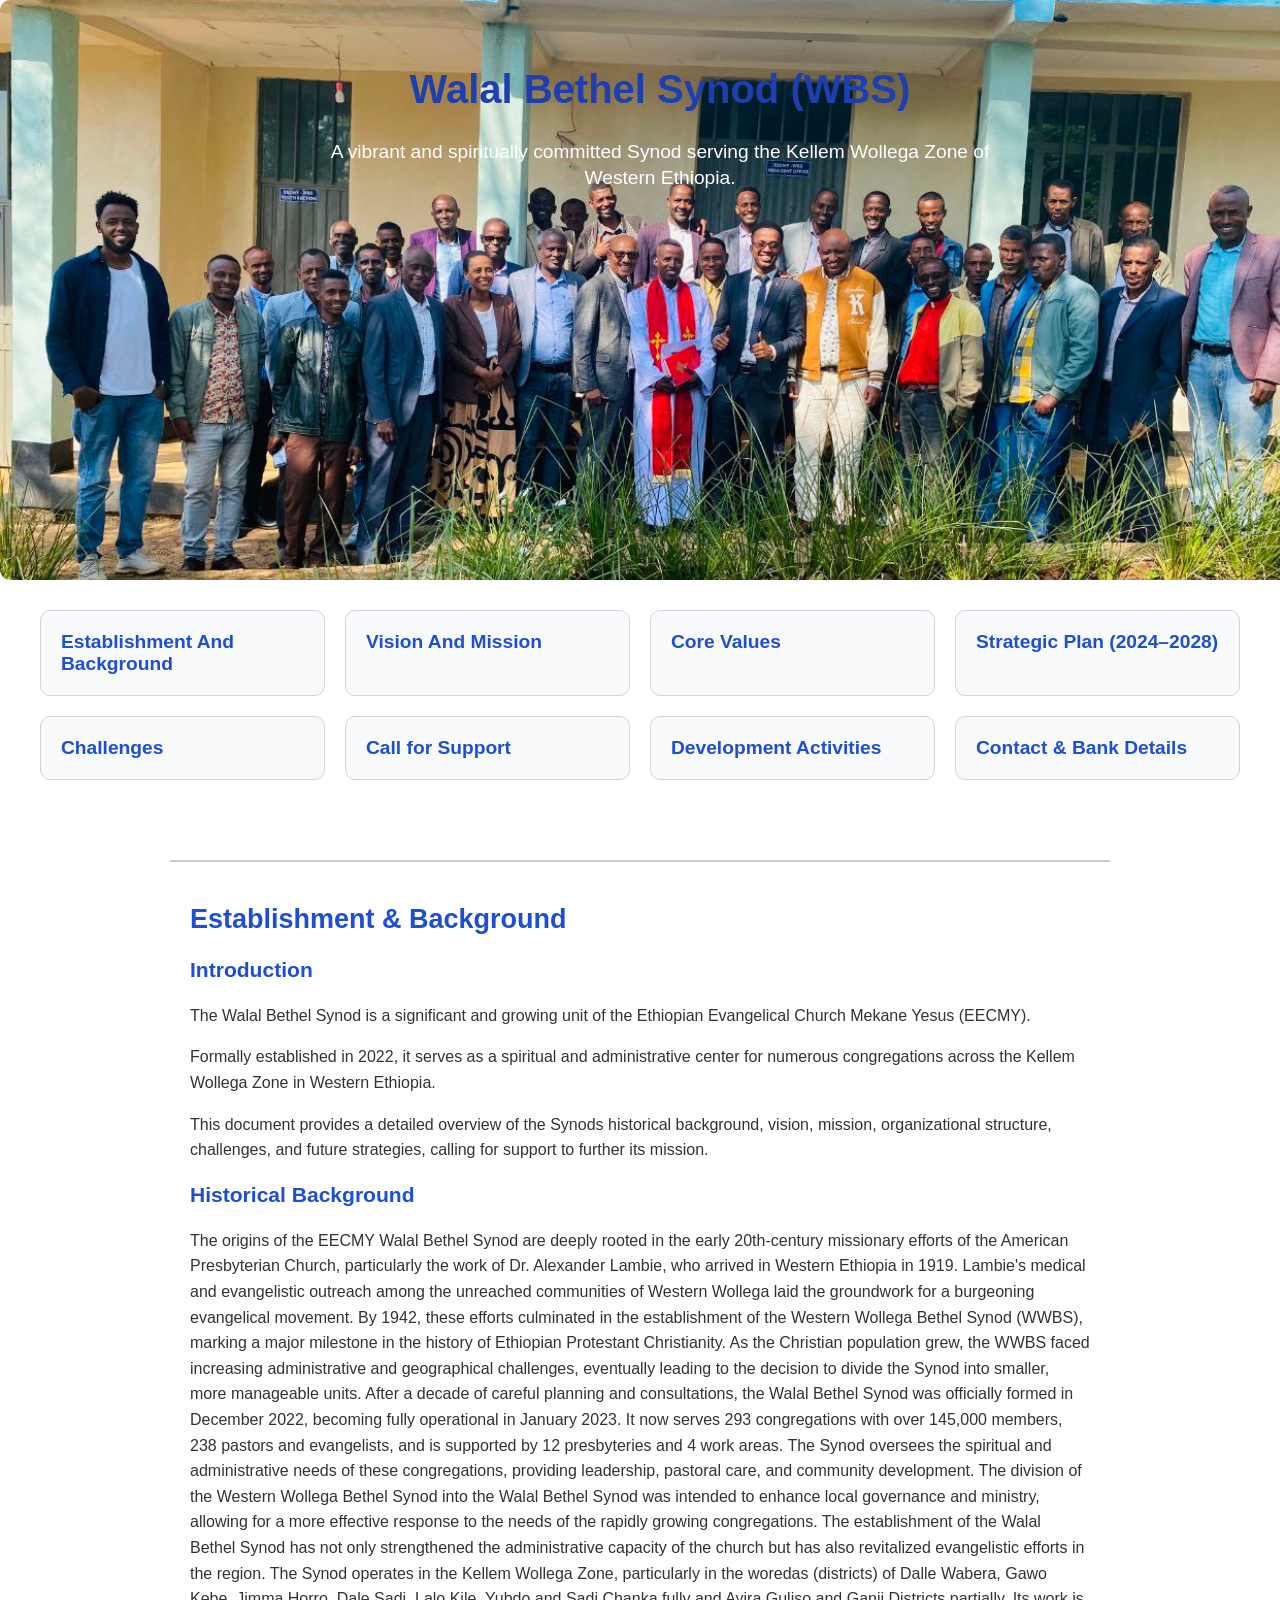
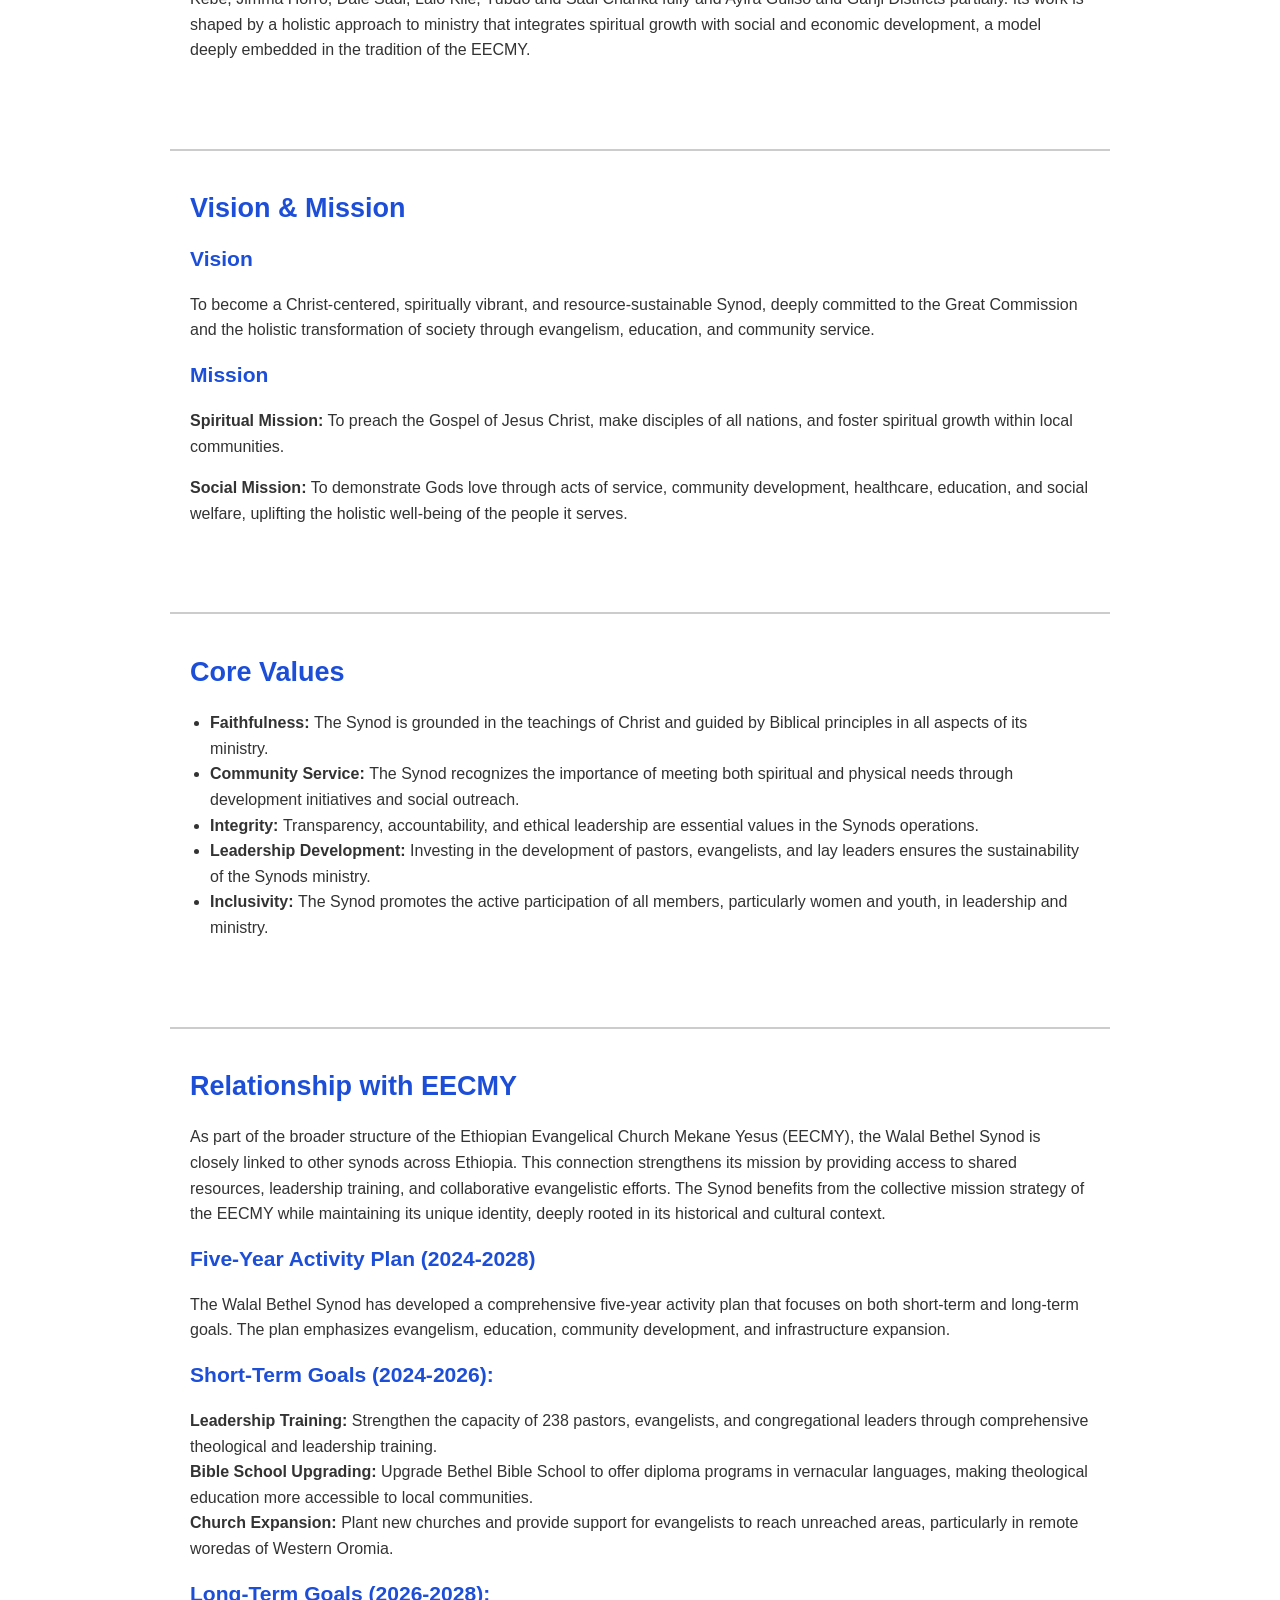
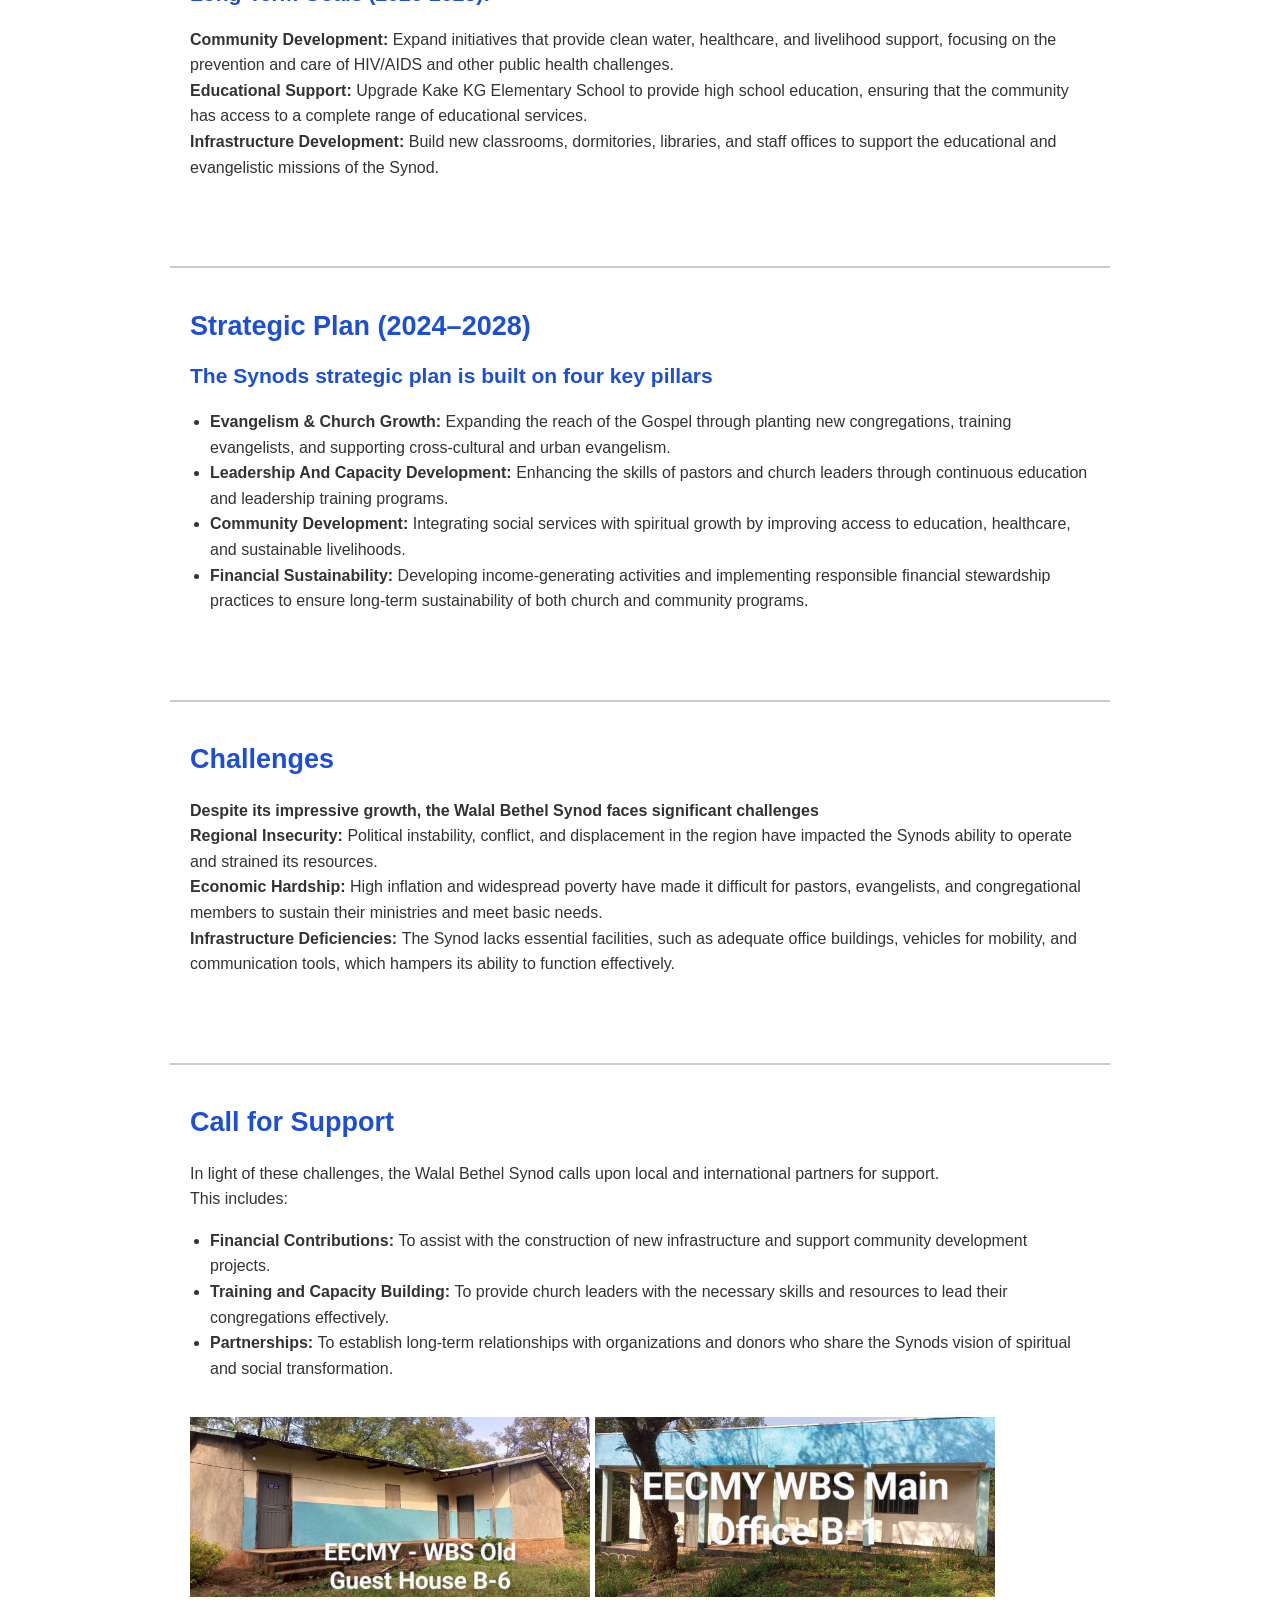
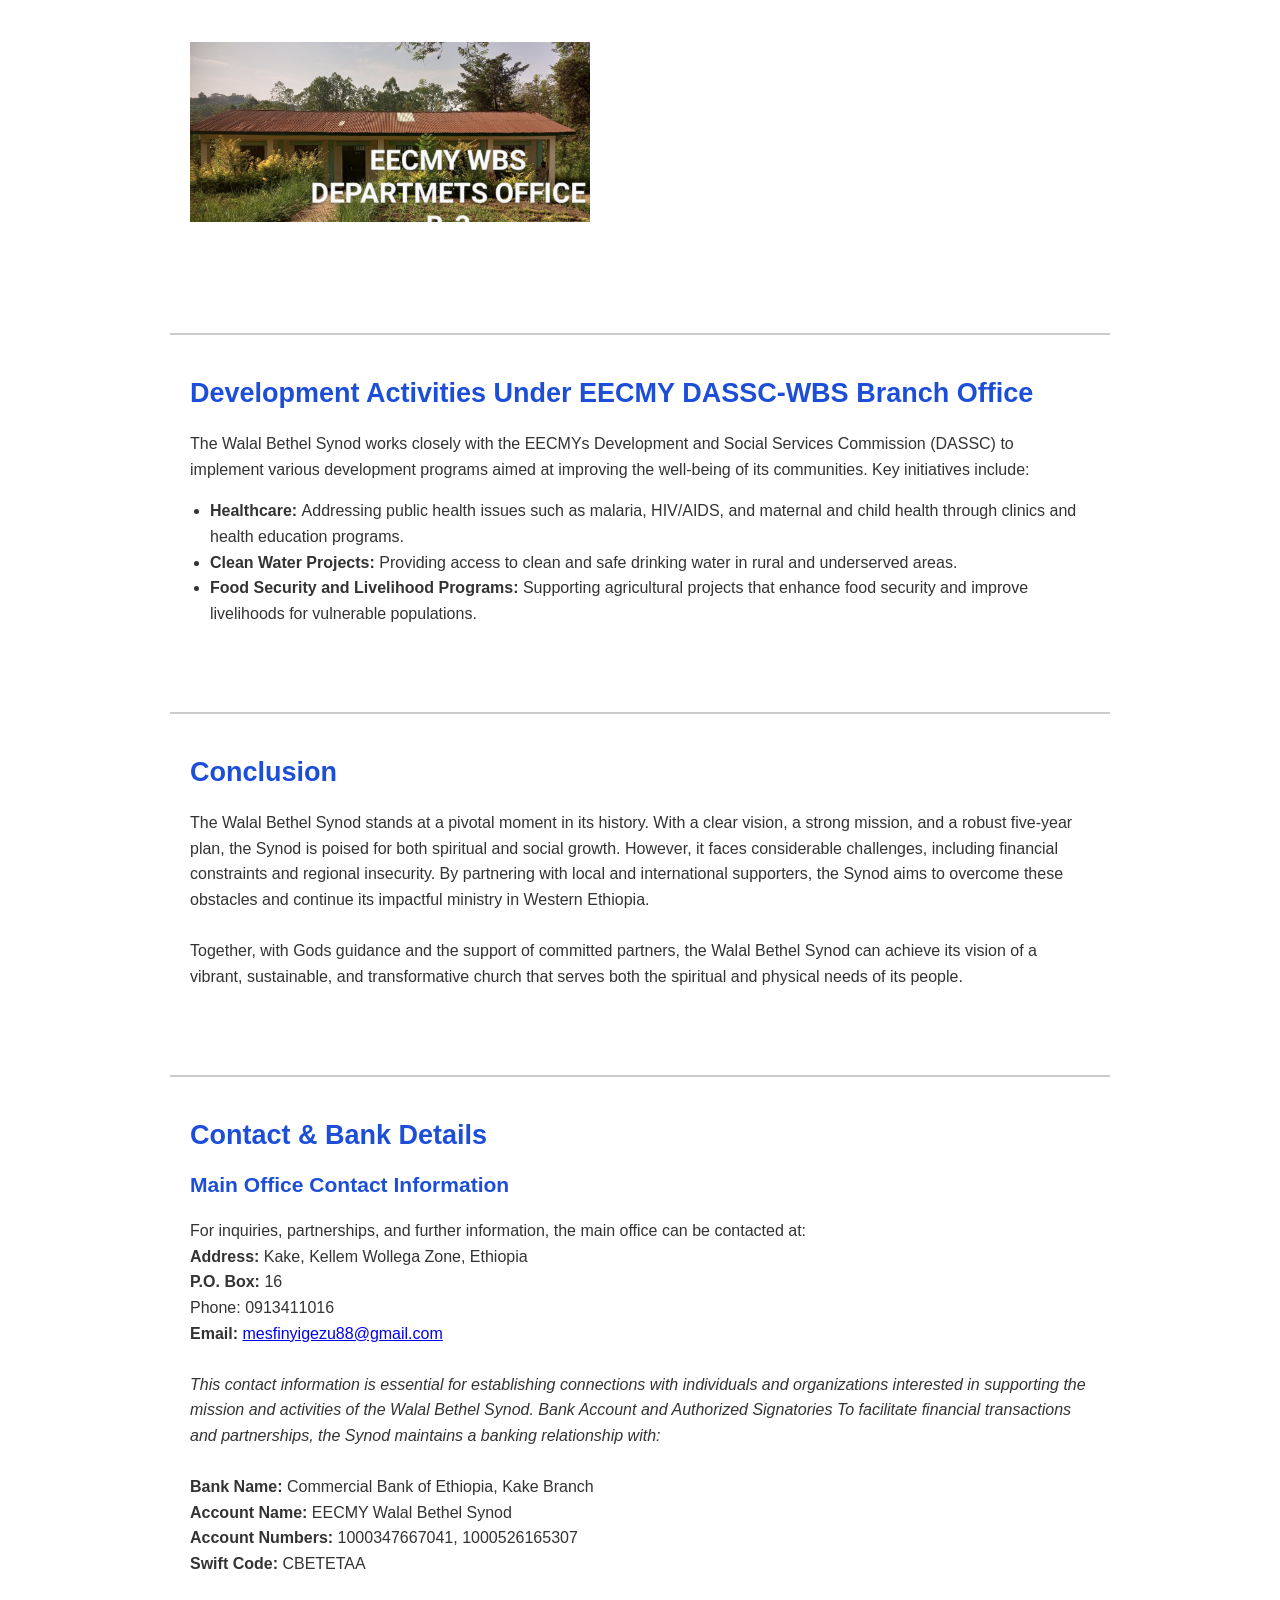
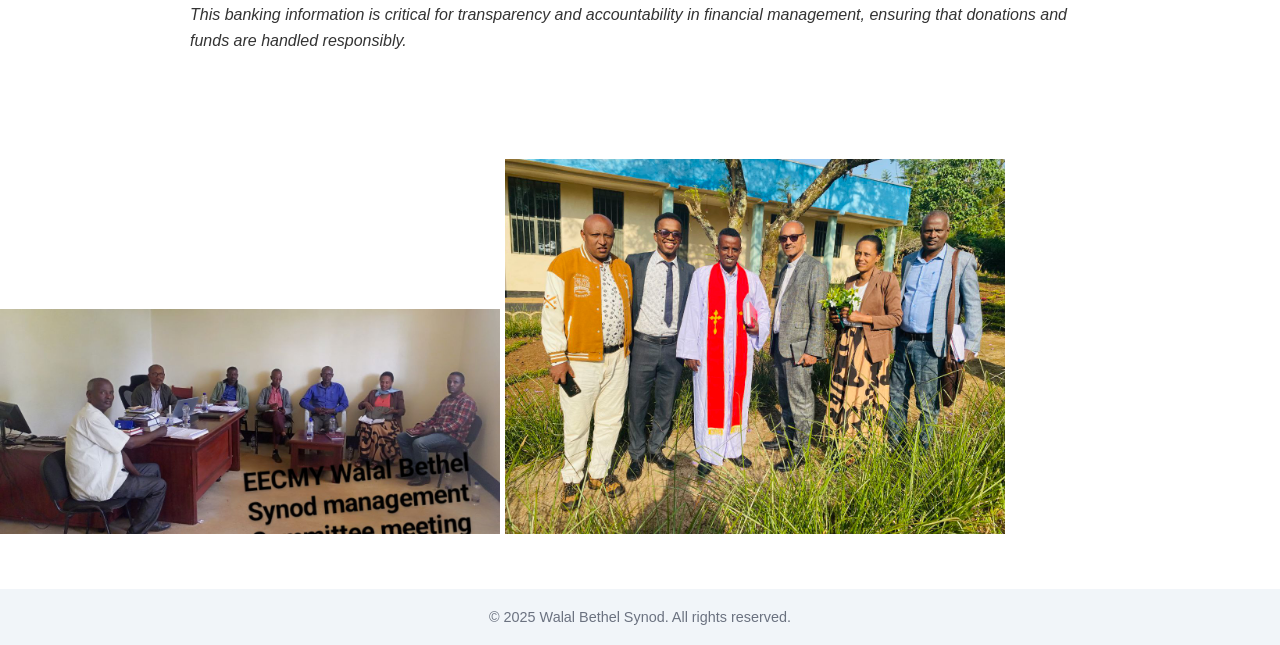
==== index.html @ 65d86a50 "Update index.html" ====
<!DOCTYPE html>
<html lang="en">
<head>
  <meta name="google-site-verification" content="aWHHOOjP7blgzDgQkilY9R3Uo_AC_GavhkNgjJo4C5k" />
  <meta charset="UTF-8" />
  <meta name="viewport" content="width=device-width, initial-scale=1.0" />
  <title>Walal Bethel Synod - Official Evangelical Church Website in Ethiopia</title>
  <meta name="description" content="Official site of Walal Bethel Synod (WBS) — an evangelical church in Kelam Wollega, Ethiopia, spreading the gospel and serving the Oromo community." />
  <meta name="keywords" content="Walal Bethel Synod, Evangelical Church, Ethiopia, Oromo Church, WBS, Gospel Ethiopia, Presbyterian missionaries, Western Wollega, Kake Town" />
  <meta name="author" content="Walal Bethel Synod" />
  <meta property="og:title" content="Walal Bethel Synod - WBS" />
  <meta property="og:description" content="Evangelical outreach and spiritual service in Western Ethiopia. Learn about our history, mission, and growing community." />
  <meta property="og:type" content="website" />
  <meta property="og:image" content="https://yourdomain.com/thumbnail.jpg" /> <!-- Optional: add a logo or banner -->
  <meta property="og:url" content="https://your-deployed-site-link" />
  <link rel="icon" href="favicon.ico" type="image/x-icon">
  <link href="https://fonts.googleapis.com/css2?family=Inter:wght@400;600;800&display=swap" rel="stylesheet">

  <link href="https://fonts.googleapis.com/css2?family=Inter:wght@400;600;800&display=swap" rel="stylesheet">
<style>
    html {
      scroll-behavior: smooth;
    }

    body {
      font-family: Arial, sans-serif;
      background-color: #fff;
      color: #333;
      margin: 0;
      padding: 0;
    }

    header {
      text-align: center;
      padding: 40px 20px;
      width: 100%;
      height: 500px;
      background-size: cover;
      background-color: #e8f0fe;
      background-image: url('IMG_20231221_125155_199.jpg');
      border-radius: 10px;
      overflow: hidden;
    }

    header h1 {
      font-size: 2.5rem;
      color: #1e40af;
      transition: color 0.3s;
    }

    header h1:hover {
      color: #2563eb;
    }

    header p {
      font-size: 1.2rem;
      max-width: 700px;
      margin: 10px auto 0;
      color: white;
    }

    .container {
      padding: 30px 20px;
      max-width: 1200px;
      margin: auto;
      display: grid;
      grid-template-columns: repeat(auto-fit, minmax(280px, 1fr));
      gap: 20px;
    }

    .card {
      background: #f9fafb;
      border: 1px solid #d1d5db;
      padding: 20px;
      border-radius: 10px;
      transition: all 0.3s ease;
    }

    .card:hover {
      box-shadow: 0 10px 20px rgba(0, 0, 0, 0.1);
      transform: translateY(-3px);
    }

    .card a {
      text-decoration: none;
      color: #1d4ed8;
      font-size: 1.2rem;
      font-weight: bold;
      display: inline-block;
      transition: color 0.3s;
    }

    .card a:hover {
      color: #2563eb;
    }

  .CustomImage {
      width: 100%;
      height: auto;
      max-width: 400px;
      margin: 20px auto;
    }
  .CustomImage2 {
      width: 100%;
      height: auto;
      max-width: 500px;
      margin: 20px auto;
    }

    .detail-section {
      max-width: 900px;
      margin: 50px auto;
      padding: 20px;
      border-top: 2px solid #ccc;
    }

    .detail-section h2 {
      color: #1d4ed8;
    }
  .detail-section {
  scroll-margin-top: 80px; 
}

    .detail-section p, .detail-section ul {
      font-size: 1rem;
      line-height: 1.6;
    }

    .detail-section ul {
      padding-left: 20px;
    }

    footer {
      text-align: center;
      font-size: 0.9rem;
      color: #6b7280;
      padding: 20px 10px;
      background-color: #f1f5f9;
      margin-top: 30px;
    }
    h3 {
      color: #1d4ed8;
      margin-top: 20px;
    }
    p {
      font-family: 'Poppins', sans-serif;
      font-size: 1rem;
      line-height: 1.4;
    }
  /* Smartphones */
@media (max-width: 600px) {
  body {
    font-size: 14px;
  }
  .container {
    flex-direction: column;
  }
}

/* Tablets */
@media (min-width: 601px) and (max-width: 1024px) {
  body {
    font-size: 16px;
  }
}

/* Desktops */
@media (min-width: 1025px) {
  body {
    font-size: 18px;
  }
}

  </style>
</head>
<body>
 <header>
    <h1>Walal Bethel Synod (WBS)</h1>
    <p>A vibrant and spiritually committed Synod serving the Kellem Wollega Zone of Western Ethiopia.</p>
  </header>

  <div class="container">
    <div class="card"><a href="#establishment">Establishment And Background</a></div>
    <div class="card"><a href="#vision">Vision And Mission</a></div>
    <div class="card"><a href="#values">Core Values</a></div>
    <div class="card"><a href="#plan">Strategic Plan (2024–2028)</a></div>
    <div class="card"><a href="#challenges">Challenges</a></div>
    <div class="card"><a href="#support">Call for Support</a></div>
    <div class="card"><a href="#development">Development Activities</a></div>
    <div class="card"><a href="#contact">Contact & Bank Details</a></div>
  </div>

  <div id="establishment" class="detail-section">
    <h2>Establishment & Background</h2>
    <h3>Introduction</h3>
    <p> The Walal Bethel Synod is a significant and growing unit of the Ethiopian Evangelical Church Mekane Yesus (EECMY).</p>
       <p>Formally established in 2022, it serves as a spiritual and administrative center for numerous congregations across the Kellem Wollega Zone in Western Ethiopia.</p> 
       <p>This document provides a detailed overview of the Synods historical background, vision, mission, organizational structure, challenges, and future strategies, calling for support to further its mission.</p>
      
    <h3>Historical Background</h3>
    <p>
      The origins of the EECMY Walal Bethel Synod are deeply rooted in the early 20th-century missionary efforts of the American Presbyterian Church, particularly the work of Dr. Alexander Lambie, who arrived in Western Ethiopia in 1919. Lambie's medical and evangelistic outreach among the unreached communities of Western Wollega laid the groundwork for a burgeoning evangelical movement. By 1942, these efforts culminated in the establishment of the Western Wollega Bethel Synod (WWBS), marking a major milestone in the history of Ethiopian Protestant Christianity.
      As the Christian population grew, the WWBS faced increasing administrative and geographical challenges, eventually leading to the decision to divide the Synod into smaller, more manageable units. After a decade of careful planning and consultations, the Walal Bethel Synod was officially formed in December 2022, becoming fully operational in January 2023. It now serves 293 congregations with over 145,000 members, 238 pastors and evangelists, and is supported by 12 presbyteries and 4 work areas. The Synod oversees the spiritual and administrative needs of these congregations, providing leadership, pastoral care, and community development. The division of the Western Wollega Bethel Synod into the Walal Bethel Synod was intended to enhance local governance and ministry, allowing for a more effective response to the needs of the rapidly growing congregations.
      The establishment of the Walal Bethel Synod has not only strengthened the administrative capacity of the church but has also revitalized evangelistic efforts in the region. The Synod operates in the Kellem Wollega Zone, particularly in the woredas (districts) of Dalle Wabera, Gawo Kebe, Jimma Horro, Dale Sadi, Lalo Kile, Yubdo and Sadi Chanka fully and Ayira Guliso and Ganji Districts partially. Its work is shaped by a holistic approach to ministry that integrates spiritual growth with social and economic development, a model deeply embedded in the tradition of the EECMY.</p>
    </p>
  </div>

  <div id="vision" class="detail-section">
    <h2>Vision & Mission</h2>
    <h3>Vision</h3>
    <p> To become a Christ-centered, spiritually vibrant, and resource-sustainable Synod, deeply committed to the Great Commission and the holistic transformation of society through evangelism, education, and community service.
      </p>
    <h3>Mission</h3>
    <p><Strong>Spiritual Mission:</Strong> To preach the Gospel of Jesus Christ, make disciples of all nations, and foster spiritual growth within local communities.</p>
    <p><Strong>Social Mission:</Strong> To demonstrate Gods love through acts of service, community development, healthcare, education, and social welfare, uplifting the holistic well-being of the people it serves.</p>
  </div>

  <div id="values" class="detail-section">
    <h2>Core Values</h2>
    <ul>
      <li><Strong>Faithfulness: </Strong>The Synod is grounded in the teachings of Christ and guided by Biblical principles in all aspects of its ministry.</li>
      <li><Strong>Community Service: </Strong>The Synod recognizes the importance of meeting both spiritual and physical needs through development initiatives and social outreach.</li>
      <li><Strong>Integrity: </Strong>Transparency, accountability, and ethical leadership are essential values in the Synods operations.</li>
      <li><Strong>Leadership Development: </Strong>Investing in the development of pastors, evangelists, and lay leaders ensures the sustainability of the Synods ministry.</li>
      <li><Strong>Inclusivity: </Strong>The Synod promotes the active participation of all members, particularly women and youth, in leadership and ministry.</li>
    </ul>
  </div>

  <div id="relationship" class="detail-section">
    <h2>Relationship with EECMY</h2>
    <p>
      As part of the broader structure of the Ethiopian Evangelical Church Mekane Yesus (EECMY), the Walal Bethel Synod is closely linked to other synods across Ethiopia. 
      This connection strengthens its mission by providing access to shared resources, leadership training, and collaborative evangelistic efforts. 
      The Synod benefits from the collective mission strategy of the EECMY while maintaining its unique identity, deeply rooted in its historical and cultural context.
    </p>
    <h3>Five-Year Activity Plan (2024-2028)</h3>
    <p>
      The Walal Bethel Synod has developed a comprehensive five-year activity plan that focuses on both short-term and long-term goals. 
      The plan emphasizes evangelism, education, community development, and infrastructure expansion.
    </p>
    <h3>Short-Term Goals (2024-2026):</h3>
    <p>
      <Strong>Leadership Training: </Strong>Strengthen the capacity of 238 pastors, evangelists, and congregational leaders through comprehensive theological and leadership training. <br>
      <Strong>Bible School Upgrading: </Strong> Upgrade Bethel Bible School to offer diploma programs in vernacular languages, making theological education more accessible to local communities.<br>
      <Strong>Church Expansion: </Strong>Plant new churches and provide support for evangelists to reach unreached areas, particularly in remote woredas of Western Oromia.<br>
    </p>
    <h3>Long-Term Goals (2026-2028):</h3>
    <p>
      <Strong>Community Development: </Strong>Expand initiatives that provide clean water, healthcare, and livelihood support, focusing on the prevention and care of HIV/AIDS and other public health challenges.<br>
      <Strong>Educational Support: </Strong>Upgrade Kake KG Elementary School to provide high school education, ensuring that the community has access to a complete range of educational services.<br>
    <Strong>Infrastructure Development: </Strong>Build new classrooms, dormitories, libraries, and staff offices to support the educational and evangelistic missions of the Synod.
    </p>
  </div>

  <div id="plan" class="detail-section">
    <h2>Strategic Plan (2024–2028)</h2>
    <h3>The Synods strategic plan is built on four key pillars</h3>
    <ul>
      <li><Strong>Evangelism & Church Growth: </Strong>Expanding the reach of the Gospel through planting new congregations, training evangelists, and supporting cross-cultural and urban evangelism.</li>
      <li><Strong>Leadership And Capacity Development: </Strong> Enhancing the skills of pastors and church leaders through continuous education and leadership training programs.</li>
      <li><Strong>Community Development: </Strong>Integrating social services with spiritual growth by improving access to education, healthcare, and sustainable livelihoods.</li>
      <li><Strong>Financial Sustainability: </Strong>Developing income-generating activities and implementing responsible financial stewardship practices to ensure long-term sustainability of both church and community programs.</li>
    </ul>
  </div>

  <div id="challenges" class="detail-section">
    <h2>Challenges</h2>
    <p>
      <Strong>Despite its impressive growth, the Walal Bethel Synod faces significant challenges </Strong><br>
    <Strong>Regional Insecurity: </Strong>Political instability, conflict, and displacement in the region have impacted the Synods ability to operate and strained its resources.<br>
    <Strong>Economic Hardship: </Strong>High inflation and widespread poverty have made it difficult for pastors, evangelists, and congregational members to sustain their ministries and meet basic needs.<br>
    <Strong>Infrastructure Deficiencies: </Strong>The Synod lacks essential facilities, such as adequate office buildings, vehicles for mobility, and communication tools, which hampers its ability to function effectively.
    </p>
  </div>

  <div id="support" class="detail-section">
    <h2>Call for Support</h2>
    <p>
      In light of these challenges, the Walal Bethel Synod calls upon local and international partners for support.<br> 
      This includes:
      <ul>
      <li><Strong>Financial Contributions: </Strong>To assist with the construction of new infrastructure and support community development projects.</li>
      <li><Strong>Training and Capacity Building: </Strong>To provide church leaders with the necessary skills and resources to lead their congregations effectively.</li>
      <li><Strong>Partnerships: </Strong>To establish long-term relationships with organizations and donors who share the Synods vision of spiritual and social transformation.</li>
      <!-- <li>Prayer Support: To pray for the Synods mission, its leaders, and the communities it serves.</li>
      <li>Volunteer Opportunities: To engage individuals and groups in hands-on service projects that support the Synods mission.</li>
      <li>Advocacy: To raise awareness about the challenges faced by the Synod and its communities, encouraging others to join in support.</li>
      <li>Resource Sharing: To provide educational materials, medical supplies, and other resources that can enhance the Synods programs.</li>
      <li>Networking: To connect the Synod with other organizations and churches that can provide additional support and resources.</li>
      <li>Mentorship: To offer guidance and support to church leaders and congregations in their growth and development.</li> -->
    </ul>
    <img src="IMG_20231205_113511_965~2.jpg" alt="old guest house" class="CustomImage">
    <img src="IMG_20231205_114304_433~2.jpg" alt="Main office" class="CustomImage">
    <img src="IMG_20231205_114304_709~2.jpg" alt="Department office" class="CustomImage">
    </p>
    </p>
  </div>

  <div id="development" class="detail-section">
    <h2>Development Activities Under EECMY DASSC-WBS Branch Office</h2>
    <p>
      The Walal Bethel Synod works closely with the EECMYs Development and Social Services Commission (DASSC) to implement various development programs aimed at improving the well-being of its communities. 
      Key initiatives include:
    </p>
    <ul>
      <li><Strong>Healthcare: </Strong>Addressing public health issues such as malaria, HIV/AIDS, and maternal and child health through clinics and health education programs.</li>
      <li><Strong>Clean Water Projects: </Strong> Providing access to clean and safe drinking water in rural and underserved areas.</li>
      <li><Strong>Food Security and Livelihood Programs: </Strong>Supporting agricultural projects that enhance food security and improve livelihoods for vulnerable populations.</li>
    </ul>
  </div>

  <div id="conclusion" class="detail-section">
    <h2>Conclusion</h2>
    <p>
      The Walal Bethel Synod stands at a pivotal moment in its history. With a clear vision, a strong mission, and a robust five-year plan, the Synod is poised for both spiritual and social growth. However, it faces considerable challenges, including financial constraints and regional insecurity. 
      By partnering with local and international supporters, the Synod aims to overcome these obstacles and continue its impactful ministry in Western Ethiopia.<br><br>
      Together, with Gods guidance and the support of committed partners, the Walal Bethel Synod can achieve its vision of a vibrant, sustainable, and transformative church that serves both the spiritual and physical needs of its people.
    </p>
  </div>

  <div id="contact" class="detail-section">
    <h2>Contact & Bank Details</h2>
    <h3>Main Office Contact Information</h3>
    <p>
      For inquiries, partnerships, and further information, the main office can be contacted at:<br>
      <Strong>Address: </Strong>Kake, Kellem Wollega Zone, Ethiopia<br>
      <Strong>P.O. Box: </Strong>16<br>
      Phone: 0913411016<br>
      <Strong>Email: </Strong><a href="mailto:mesfinyigezu88@gmail.com">mesfinyigezu88@gmail.com</a><br><br>
        <i>This contact information is essential for establishing connections with individuals and organizations interested in supporting the mission and activities of the Walal Bethel Synod.
        Bank Account and Authorized Signatories To facilitate financial transactions and partnerships, the Synod maintains a banking relationship with:</i><br><br>

      <Strong>Bank Name:</Strong> Commercial Bank of Ethiopia, Kake Branch<br>
      <Strong>Account Name:</Strong> EECMY Walal Bethel Synod<br>
      <Strong>Account Numbers:</Strong> 1000347667041, 1000526165307<br>
      <Strong>Swift Code: </Strong>CBETETAA<br><br>
      <i>This banking information is critical for transparency and accountability in financial management,
       ensuring that donations and funds are handled responsibly.</i>
    </p>
  </div>

  <img src="IMG_20231205_114304_526~2.jpg" alt="committee" class="CustomImage2">
  <img src="IMG_20231221_125155_300.jpg" alt="committee" class="CustomImage2">

  <footer>
    © 2025 Walal Bethel Synod. All rights reserved.
  </footer>
</body>
</html>
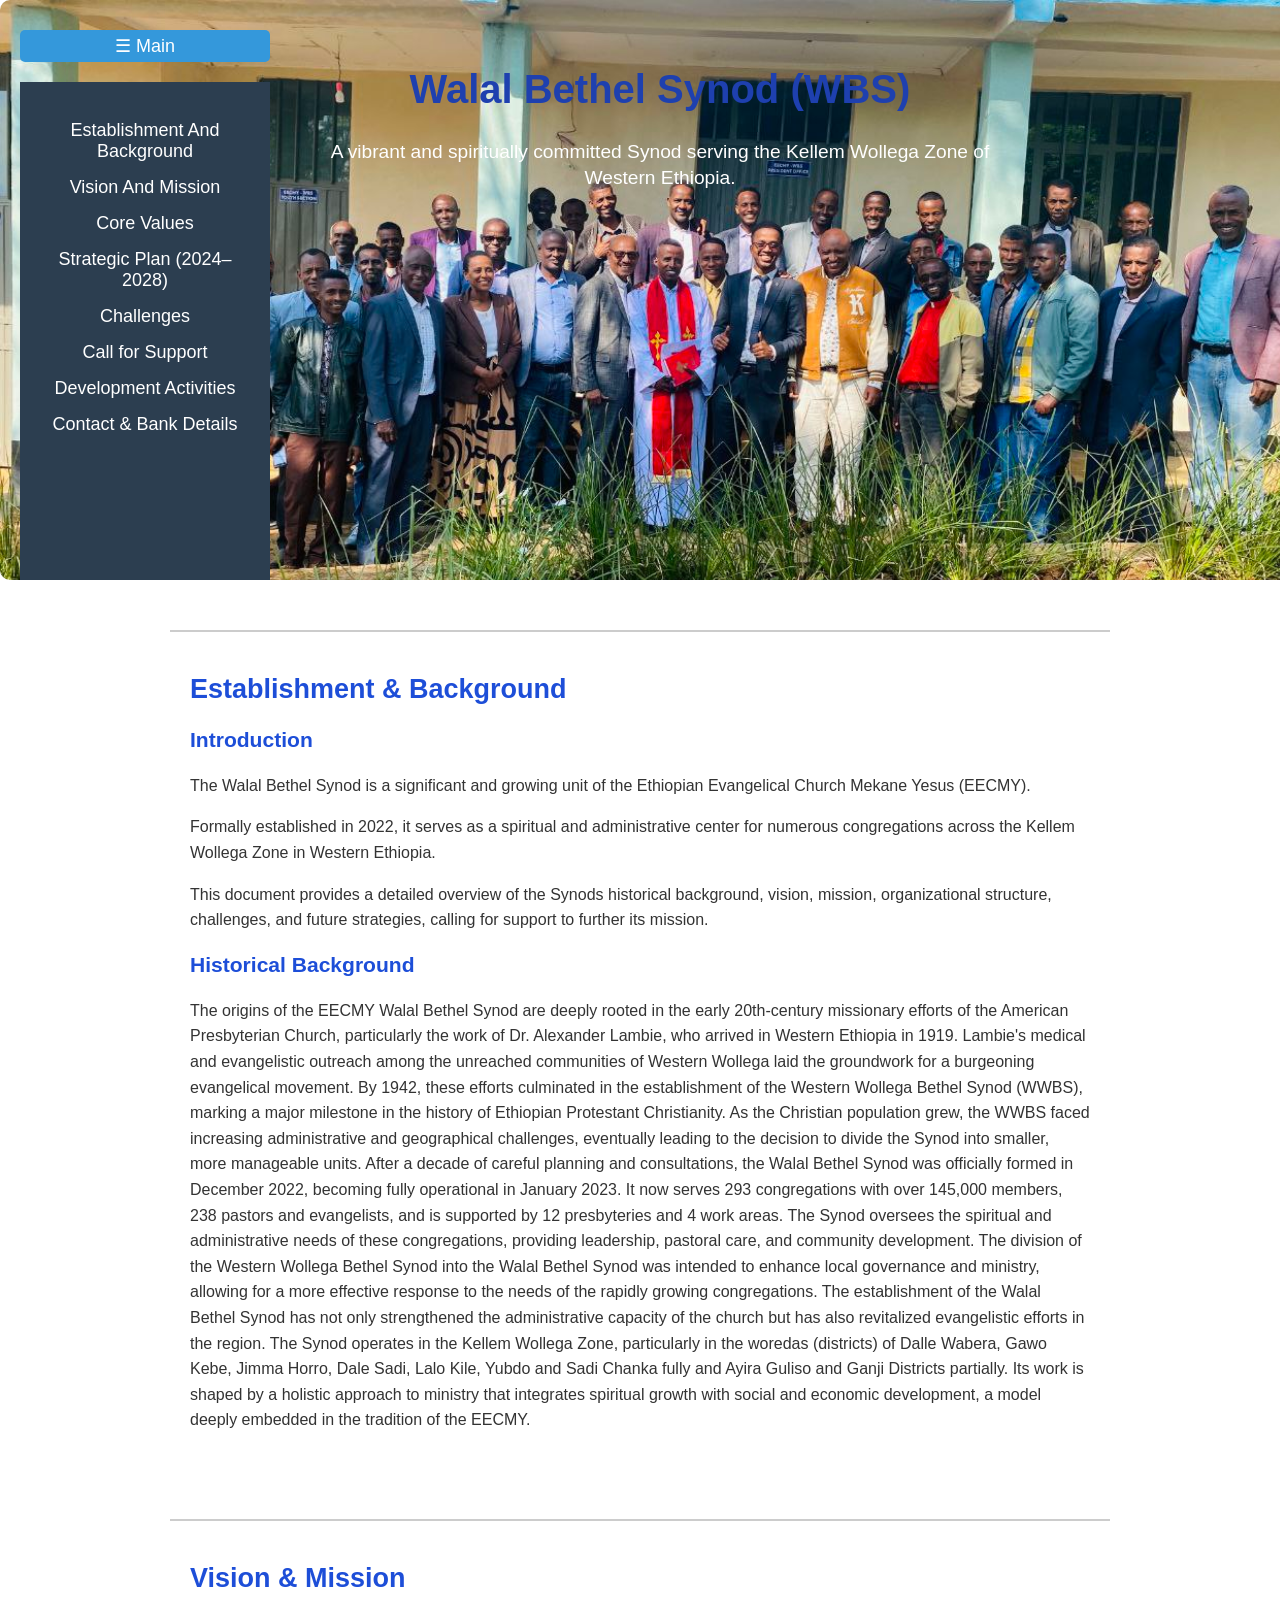
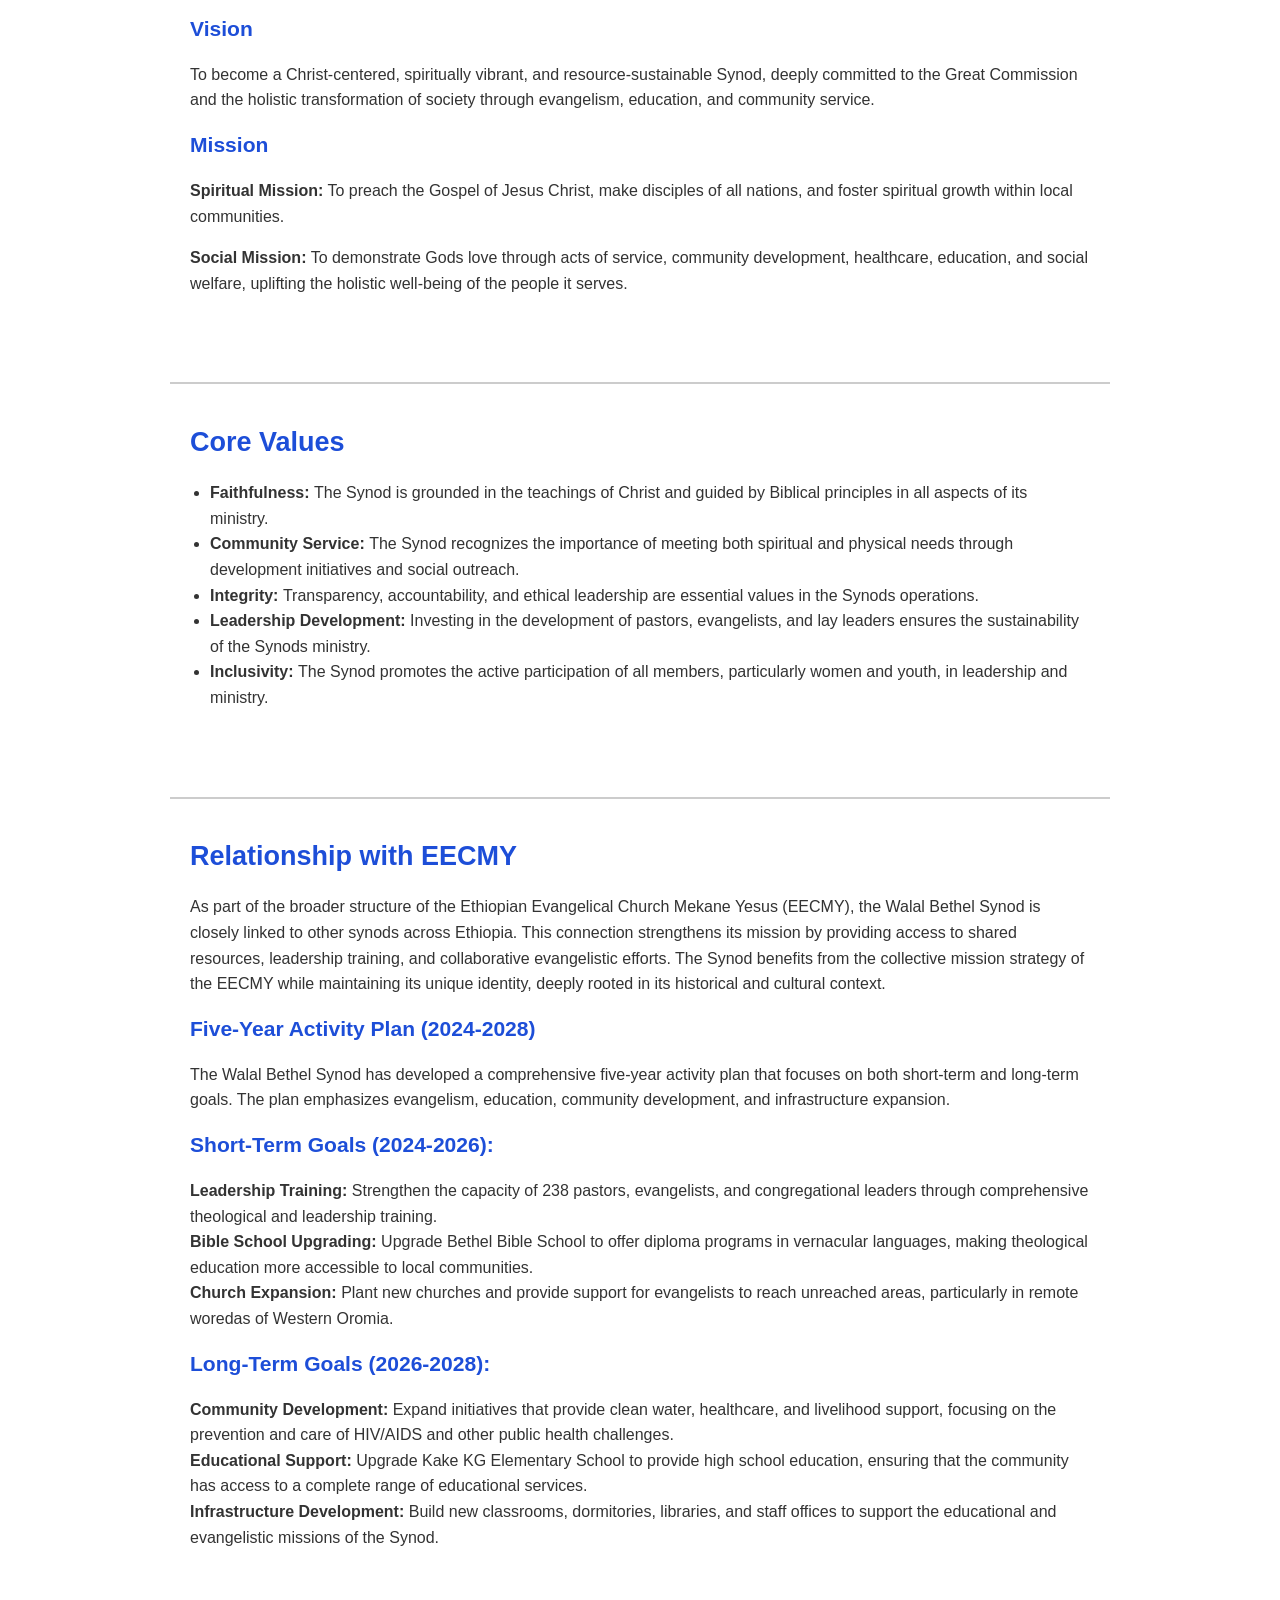
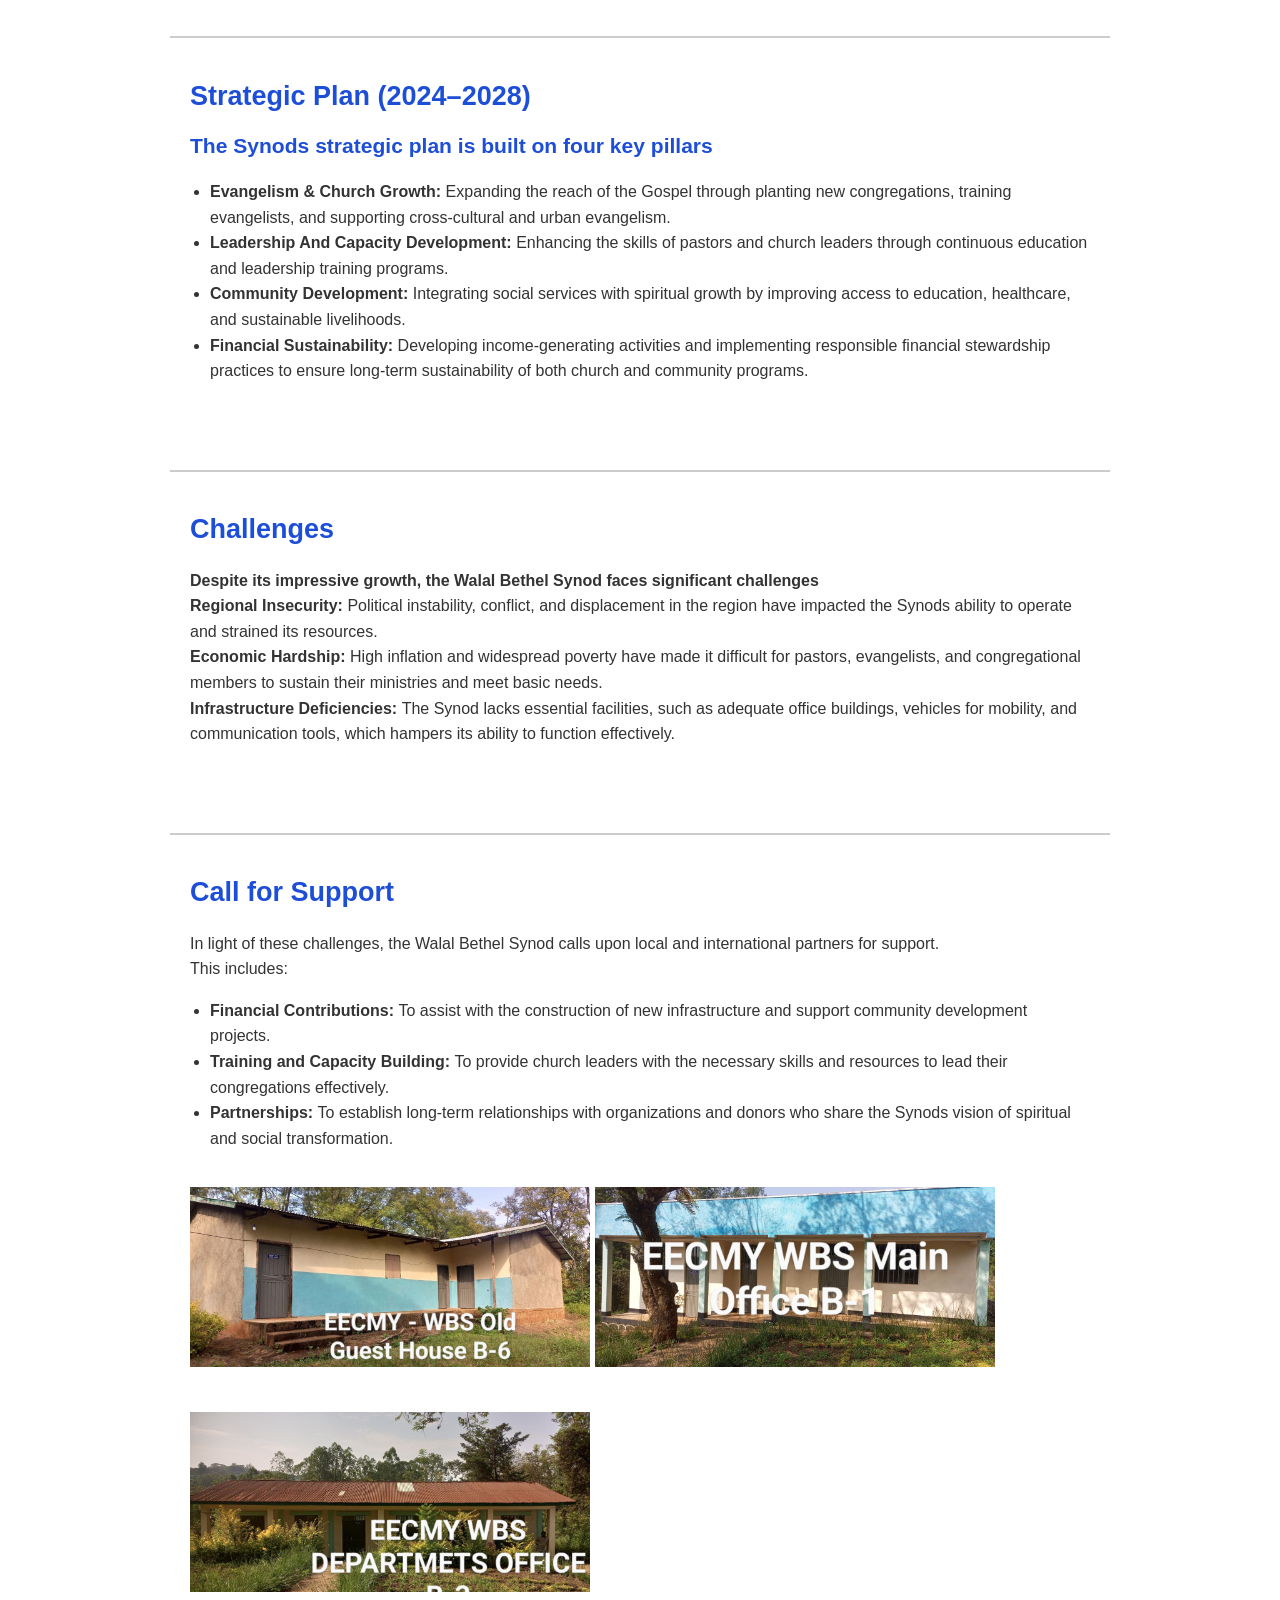
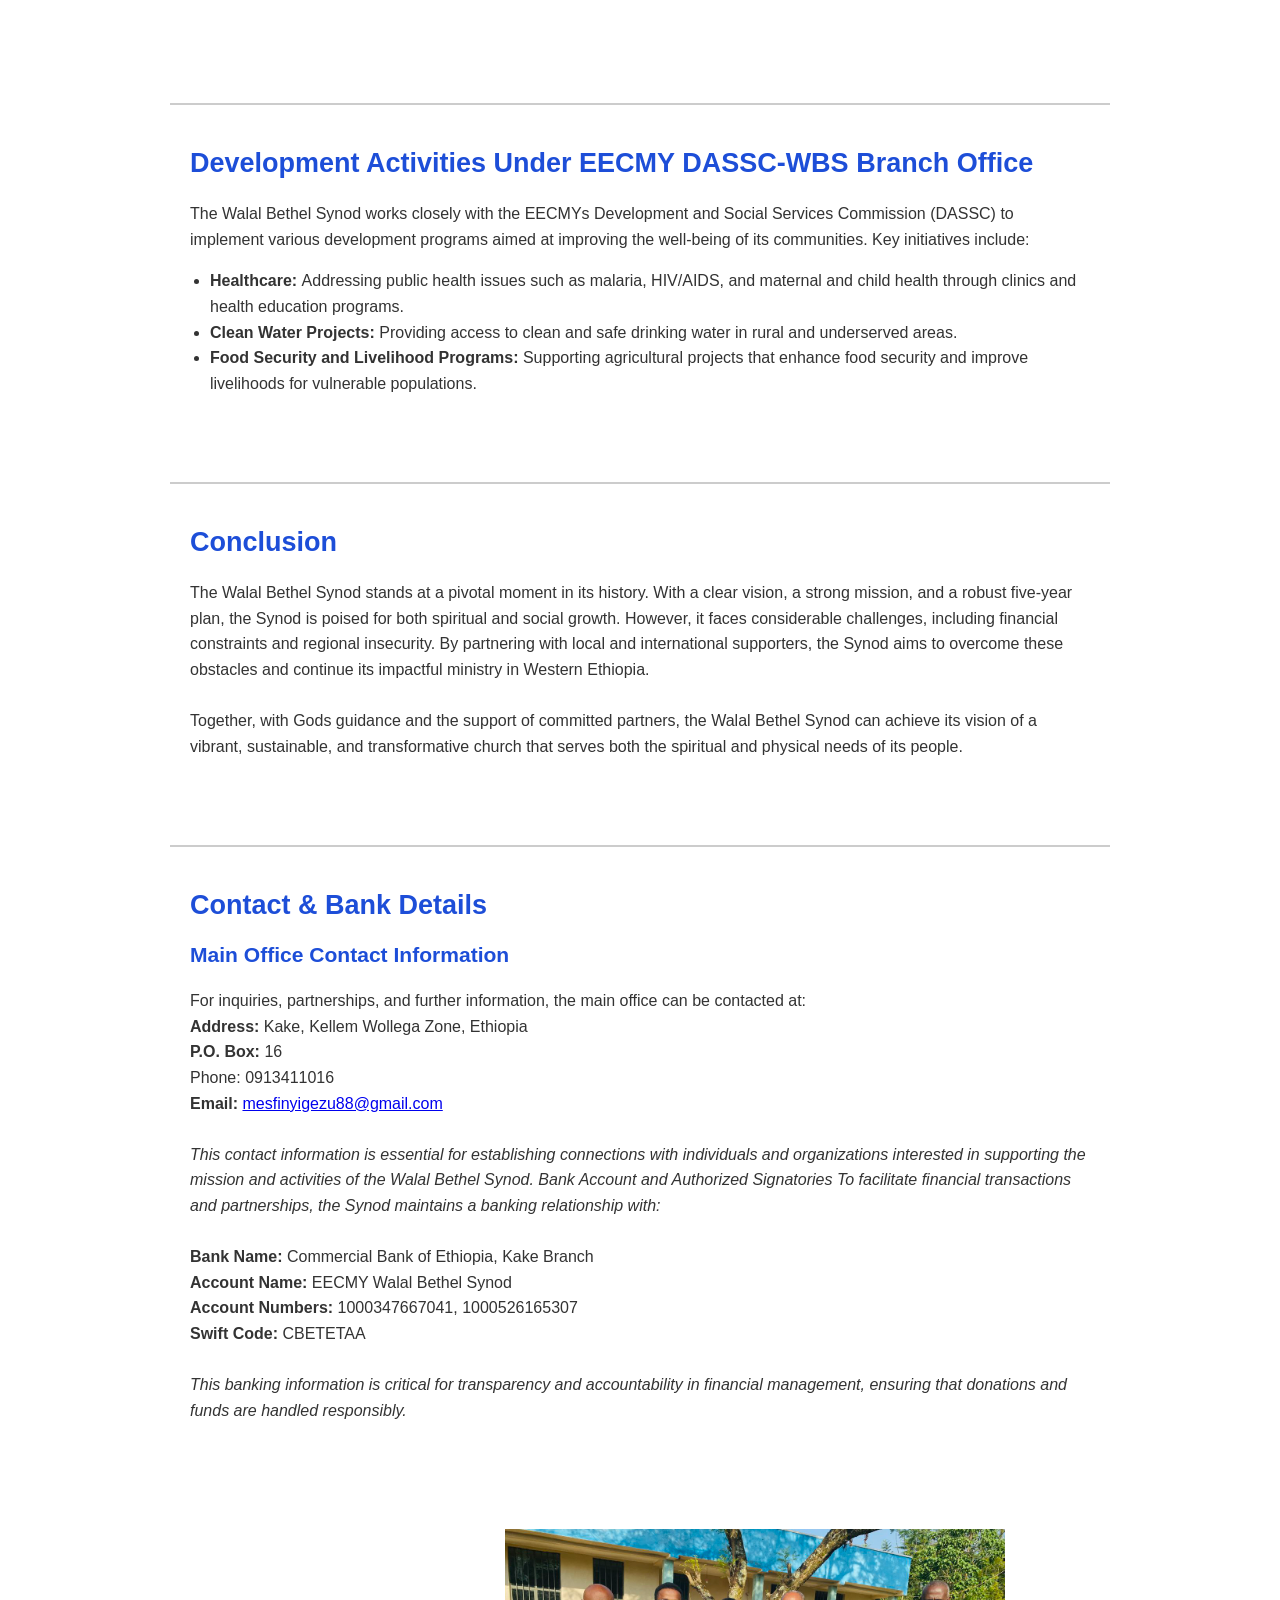
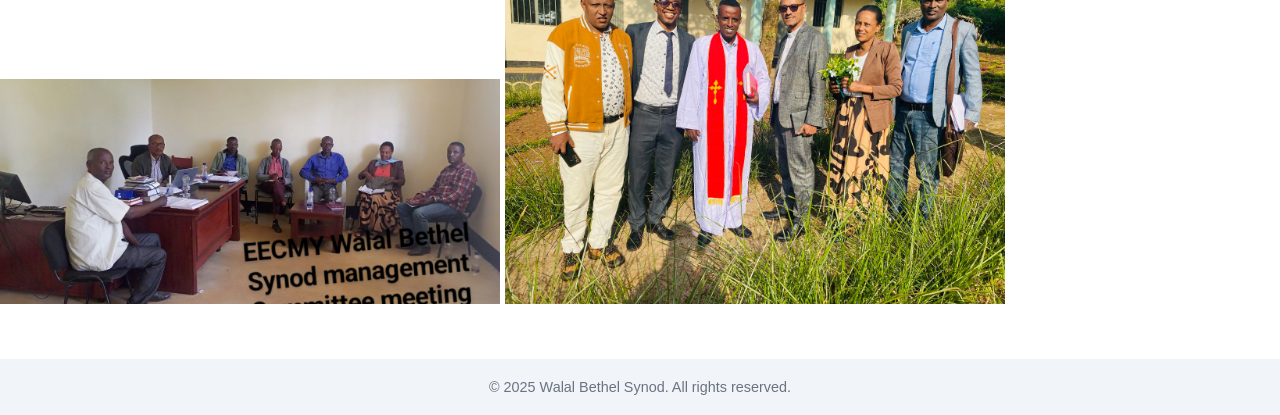
==== commit 3ce5ce14: "Update index.html" ====
--- a/index.html
+++ b/index.html
@@ -147,6 +147,99 @@
       font-size: 1rem;
       line-height: 1.4;
     }
+      .sidebar {
+    width: 250px;
+    background-color: #2c3e50;
+    color: white;
+    height: 100vh;
+    padding: 20px;
+    box-sizing: border-box;
+    transition: width 0.3s;
+}
+
+/* Collapsed sidebar */
+.sidebar.collapsed {
+    width: 0;
+    overflow: hidden;
+    padding: 0;
+}
+
+/* Sidebar links */
+.sidebar ul {
+    list-style-type: none;
+    padding: 0;
+}
+
+.sidebar ul li {
+    margin: 15px 0;
+}
+
+.sidebar ul li a {
+    color: white;
+    text-decoration: none;
+}
+
+.sidebar ul li a:hover {
+    color: #3498db;
+    text-decoration: none;
+}
+.header {
+  position: relative;
+}
+
+/* Content style */
+.content {
+  position: absolute;
+    top: 0;
+    left: 0;
+    padding: 10px;
+    flex: 1;
+    display: flex;
+    flex-direction: column;
+
+    flex-direction: column;
+    /* justify-content: left;
+    flex-direction: row;
+    justify-content: left;
+    align-items: flex-start; */
+    /* margin-top: 0px; */
+    padding: 20px;
+    border-radius: 10px;
+    margin: 0px;
+}
+.content h1 {
+    margin: 0;
+    font-size: 2.5rem;
+    color: #1e40af;
+    transition: color 0.3s;
+}
+.content h1:hover {
+    color: #2563eb;
+}
+
+    /* flex: 1;
+    padding: 20px;
+} */
+
+/* Toggle button style */
+#toggleBtn:hover{
+    background-color: #1e40af;
+    color: whitesmoke;
+    border: none;
+
+}
+
+#toggleBtn {
+    background-color: #3498db;
+    color: white;
+    border: none;
+    border-radius: 5px;
+    margin: 10px 0;
+    margin-bottom: 20px;
+    padding: 5px 10px;
+    font-size: 18px;
+    cursor: pointer;
+}
   /* Smartphones */
 @media (max-width: 600px) {
   body {
@@ -174,21 +267,48 @@
   </style>
 </head>
 <body>
- <header>
+ <header class ="header">
+    <div class="content">
+      <button id="toggleBtn">☰ Main</button>
+      <div class="sidebar" id="sidebar">
+        <ul>
+          <li><a href="#establishment">Establishment And Background</a></li>
+          <li><a href="#vision">Vision And Mission</a></li>
+          <li><a href="#values">Core Values</a></li>
+          <li><a href="#plan">Strategic Plan (2024–2028)</a></li>
+          <li><a href="#challenges">Challenges</a></li>
+          <li><a href="#support">Call for Support</a></li>
+          <li><a href="#development">Development Activities</a></li>
+          <li><a href="#contact">Contact & Bank Details</a></li>
+        </ul>
+        <!-- <div class="card"><a href="#establishment">Establishment And Background</a></div>
+        <div class="card"><a href="#vision">Vision And Mission</a></div>
+        <div class="card"><a href="#values">Core Values</a></div>
+        <div class="card"><a href="#plan">Strategic Plan (2024–2028)</a></div>
+        <div class="card"><a href="#challenges">Challenges</a></div>
+        <div class="card"><a href="#support">Call for Support</a></div>
+        <div class="card"><a href="#development">Development Activities</a></div>
+        <div class="card"><a href="#contact">Contact & Bank Details</a></div> -->
+      </div>
+  </div>
     <h1>Walal Bethel Synod (WBS)</h1>
     <p>A vibrant and spiritually committed Synod serving the Kellem Wollega Zone of Western Ethiopia.</p>
   </header>
 
-  <div class="container">
-    <div class="card"><a href="#establishment">Establishment And Background</a></div>
-    <div class="card"><a href="#vision">Vision And Mission</a></div>
-    <div class="card"><a href="#values">Core Values</a></div>
-    <div class="card"><a href="#plan">Strategic Plan (2024–2028)</a></div>
-    <div class="card"><a href="#challenges">Challenges</a></div>
-    <div class="card"><a href="#support">Call for Support</a></div>
-    <div class="card"><a href="#development">Development Activities</a></div>
-    <div class="card"><a href="#contact">Contact & Bank Details</a></div>
-  </div>
+  
+
+  
+  
+
+<script>
+  const toggleBtn = document.getElementById('toggleBtn');
+const sidebar = document.getElementById('sidebar');
+
+toggleBtn.addEventListener('click', () => {
+    sidebar.classList.toggle('collapsed');
+});
+  
+</script>
 
   <div id="establishment" class="detail-section">
     <h2>Establishment & Background</h2>
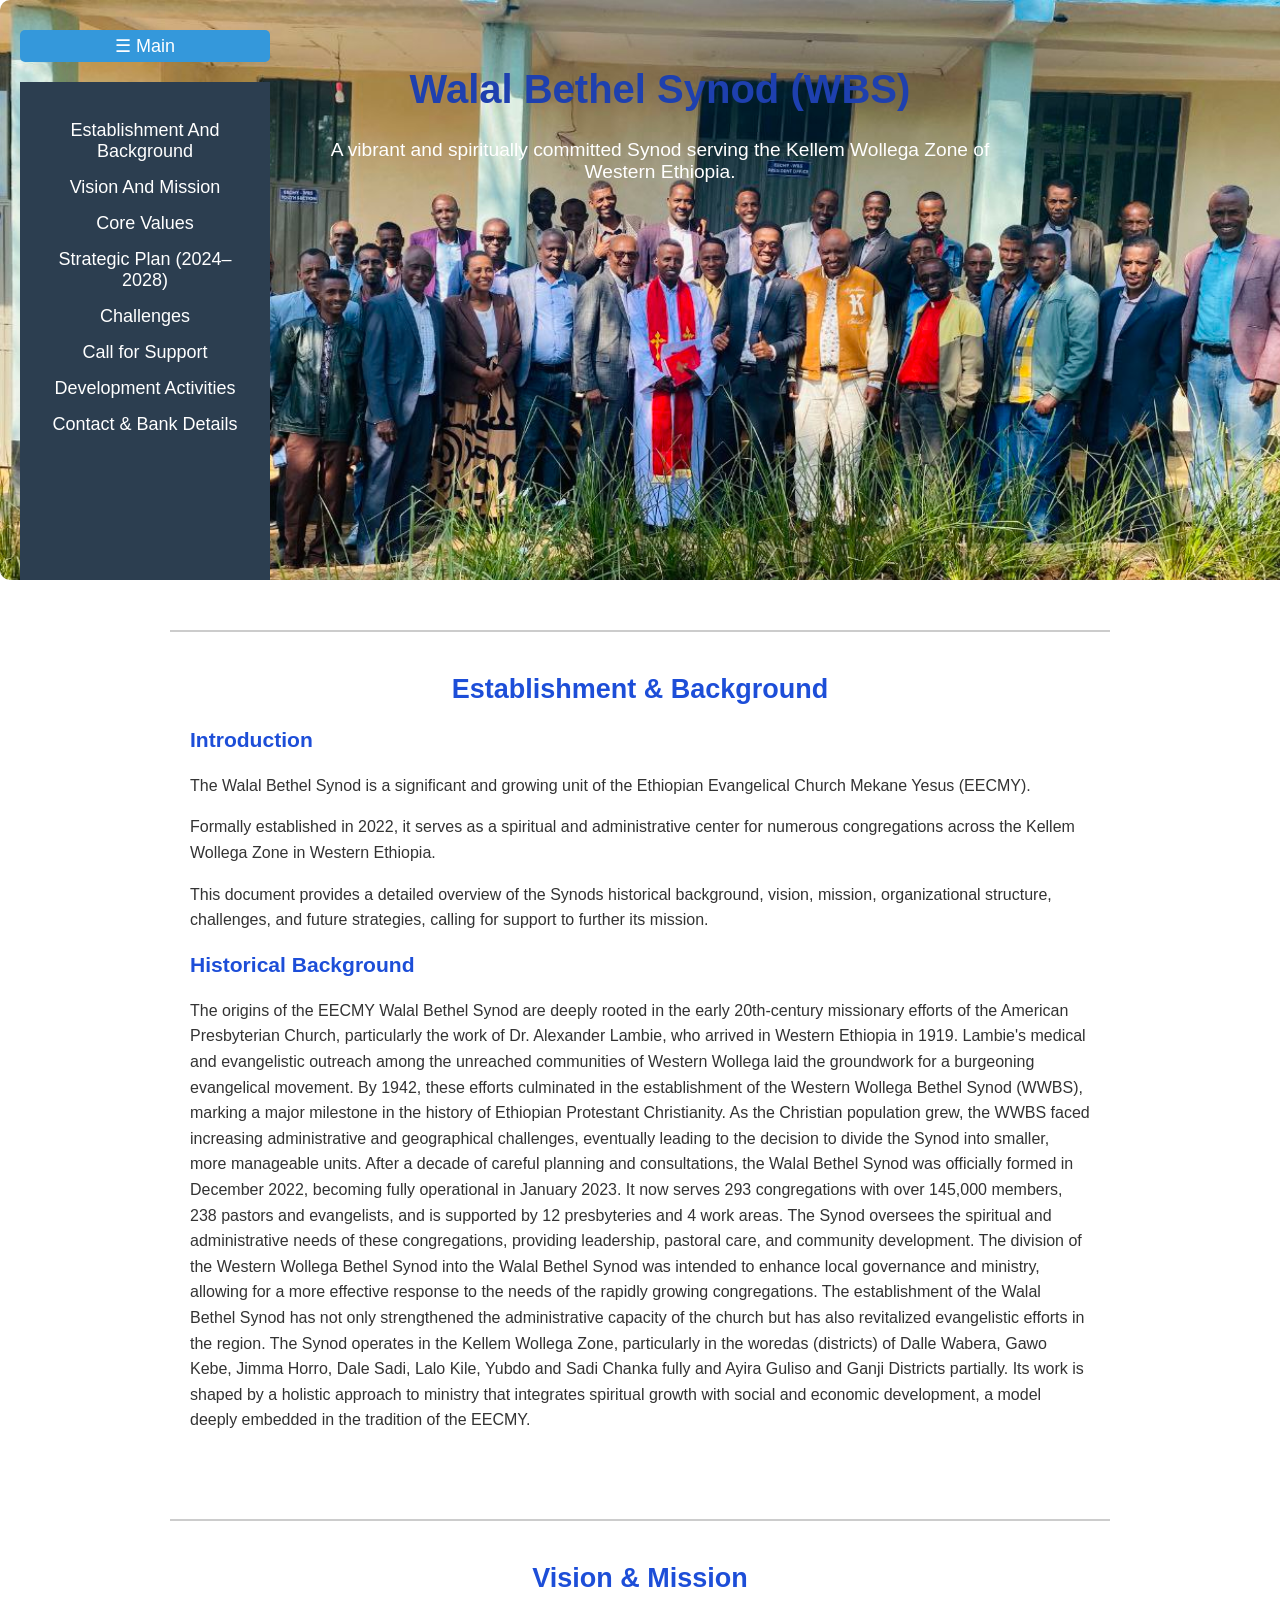
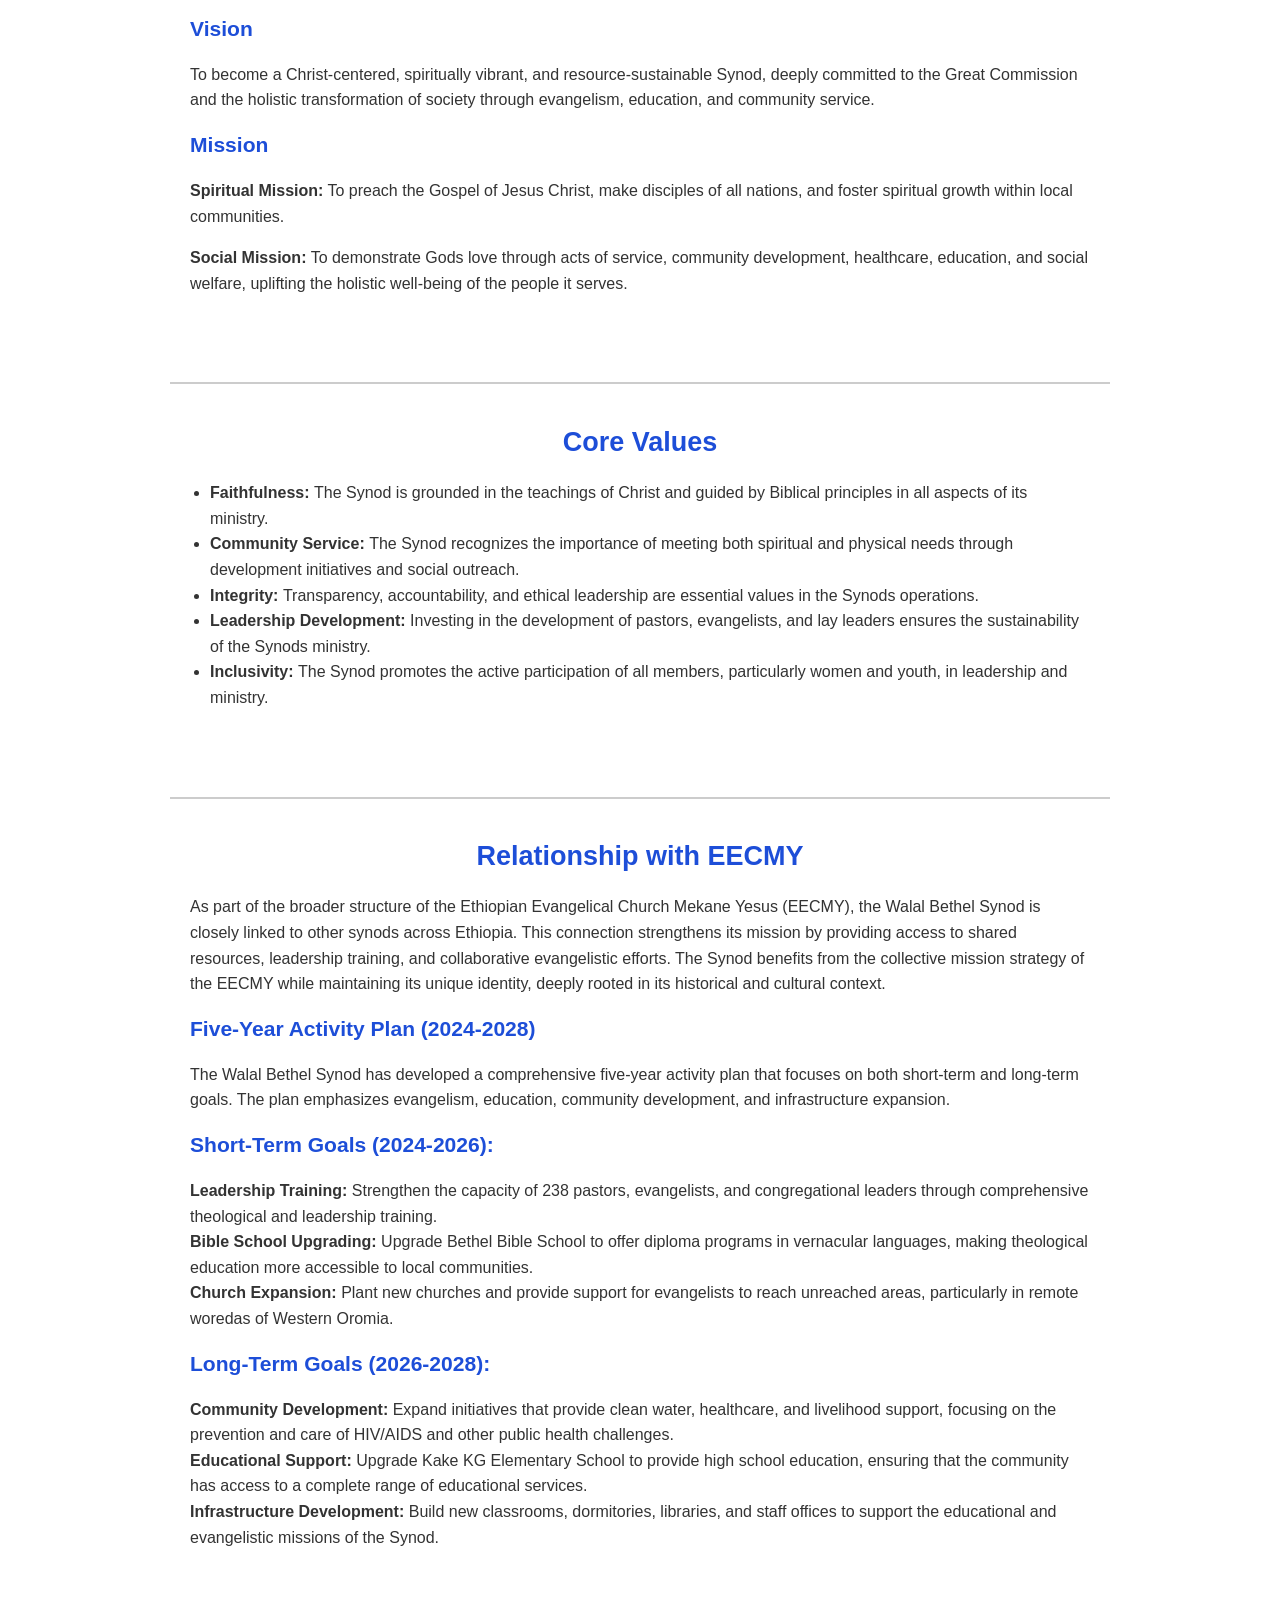
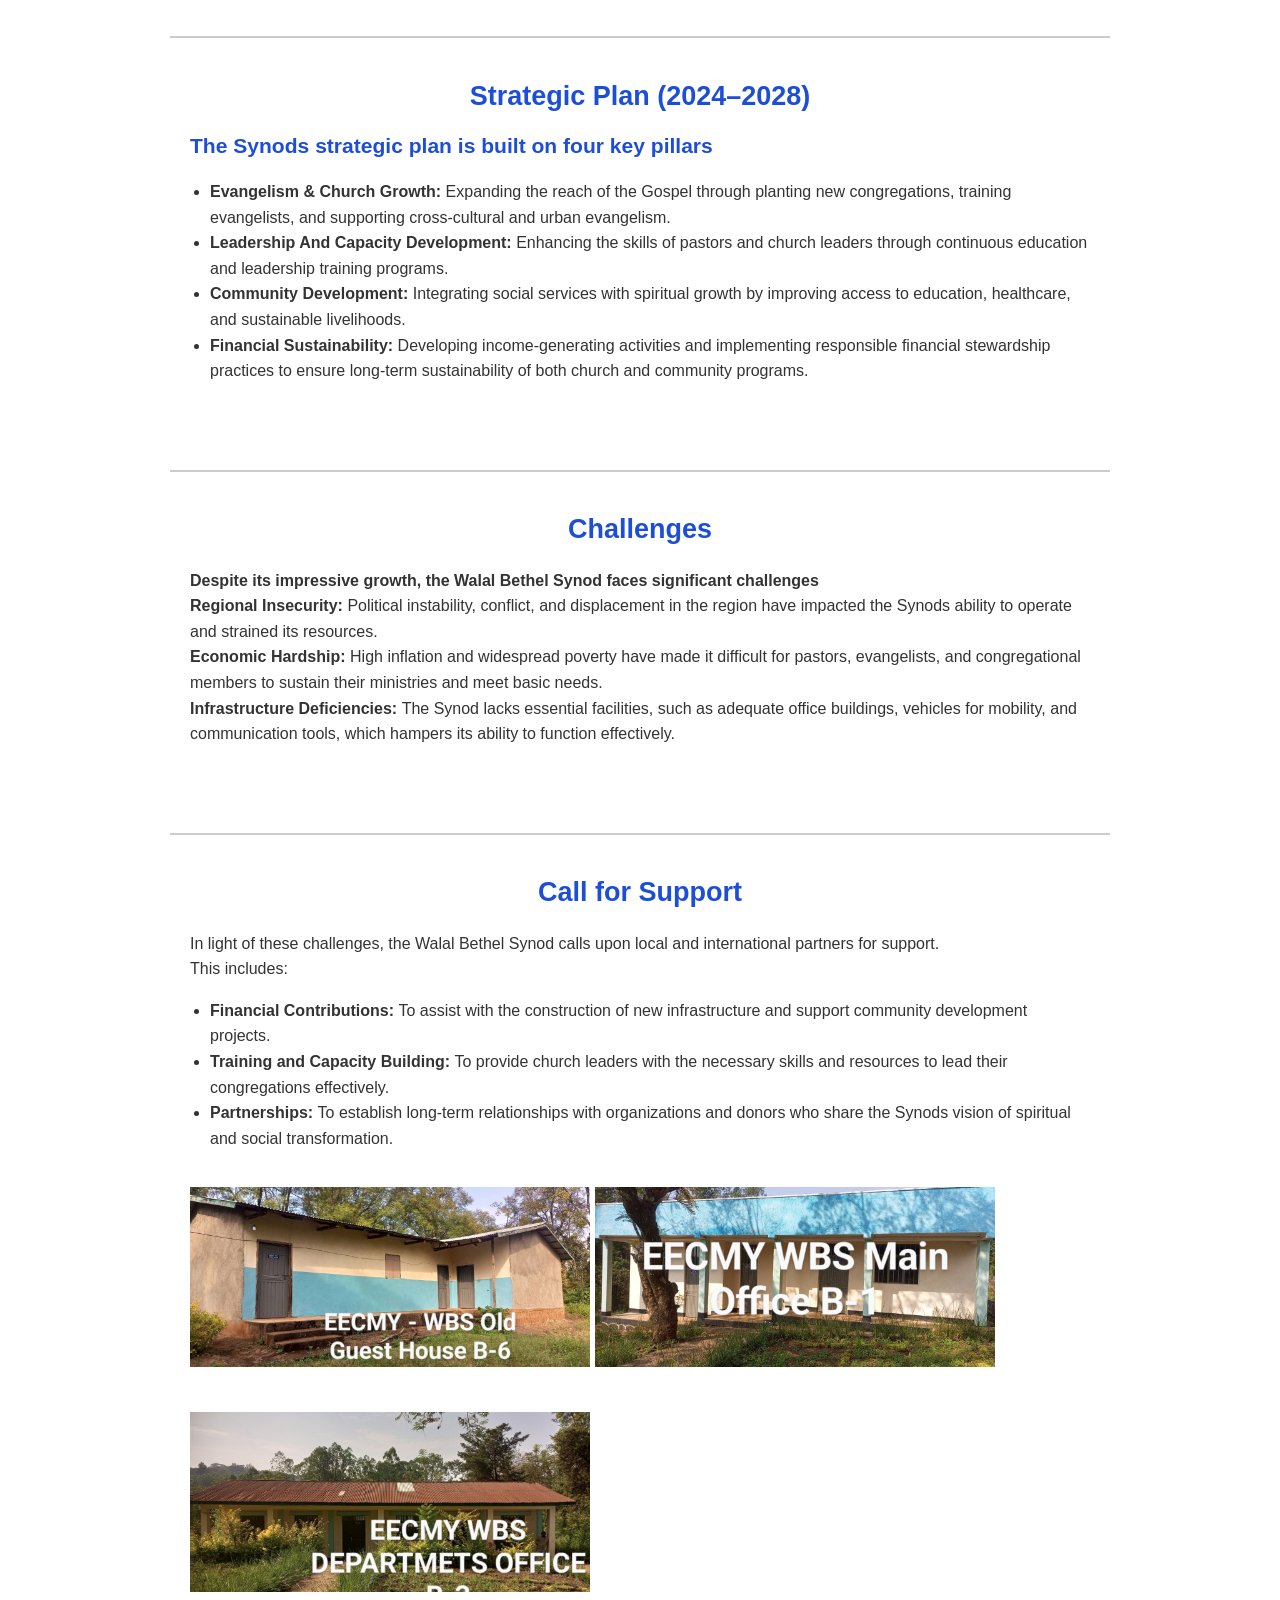
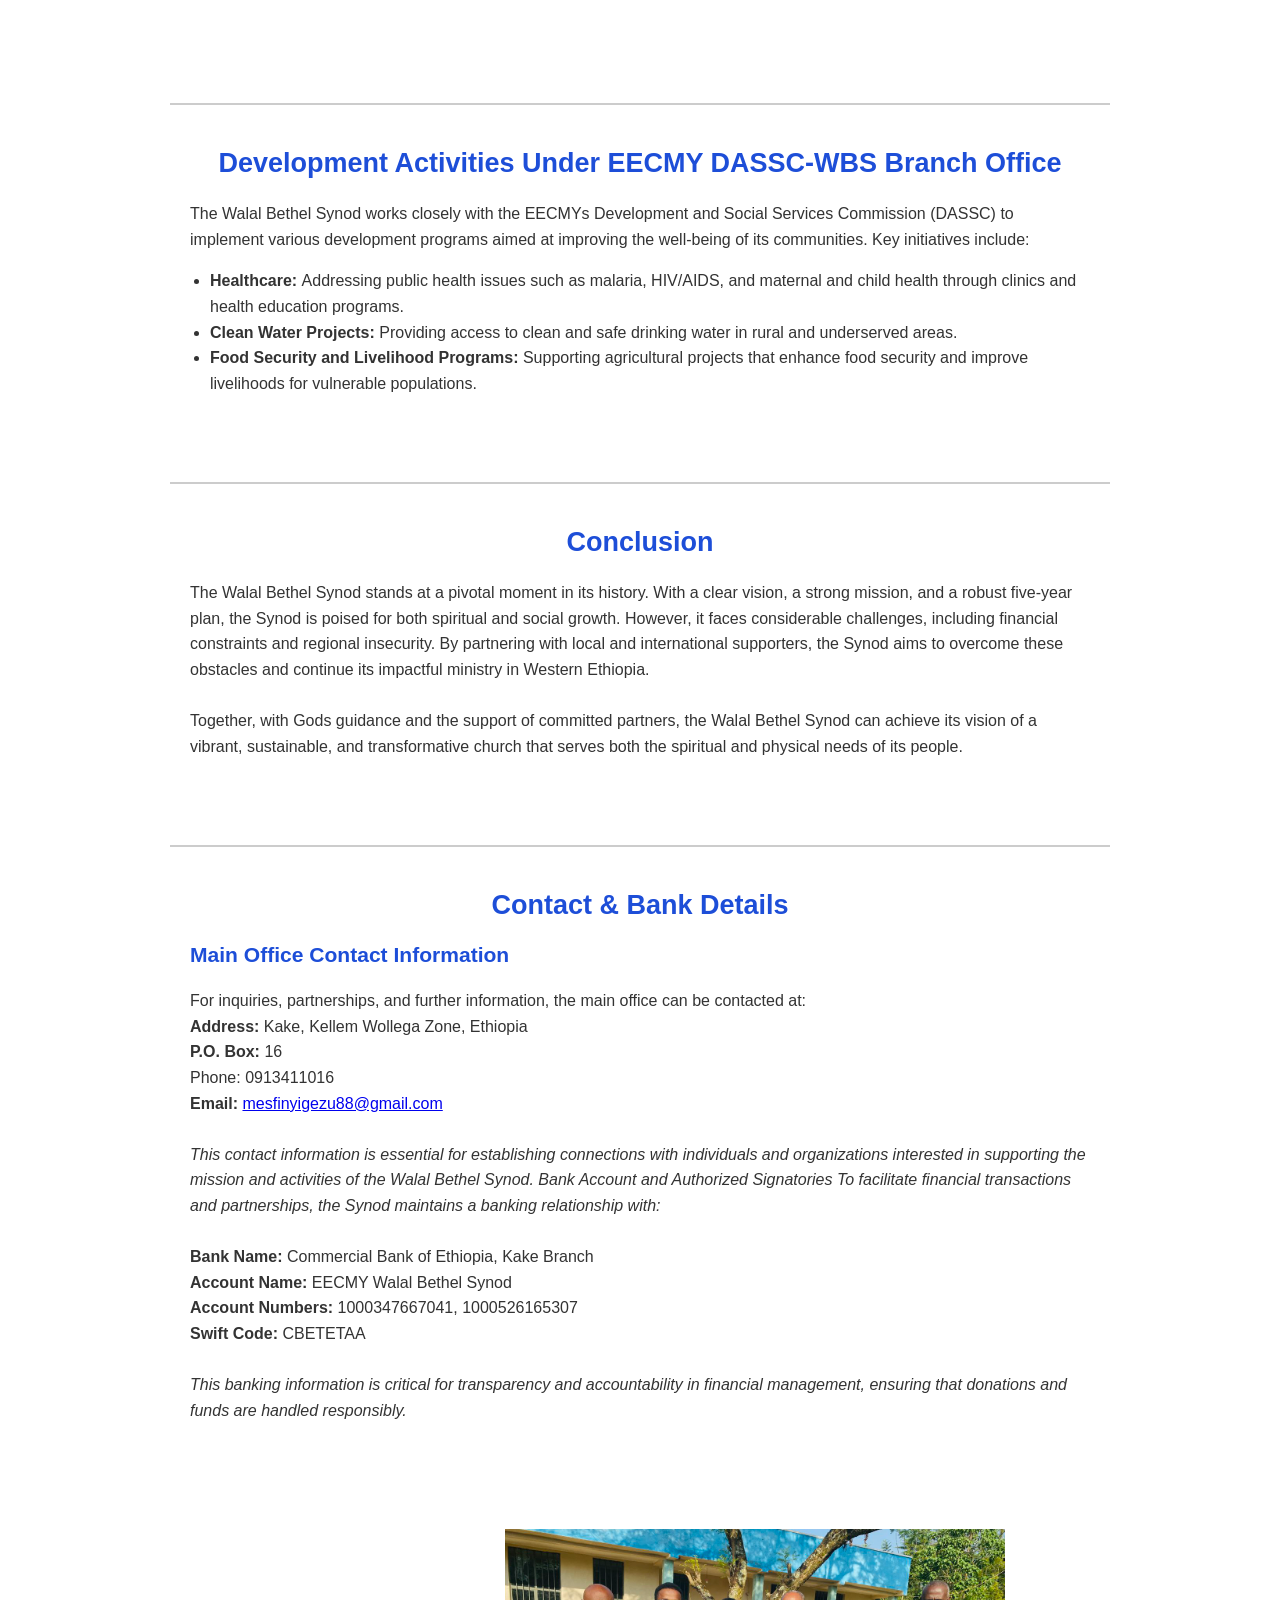
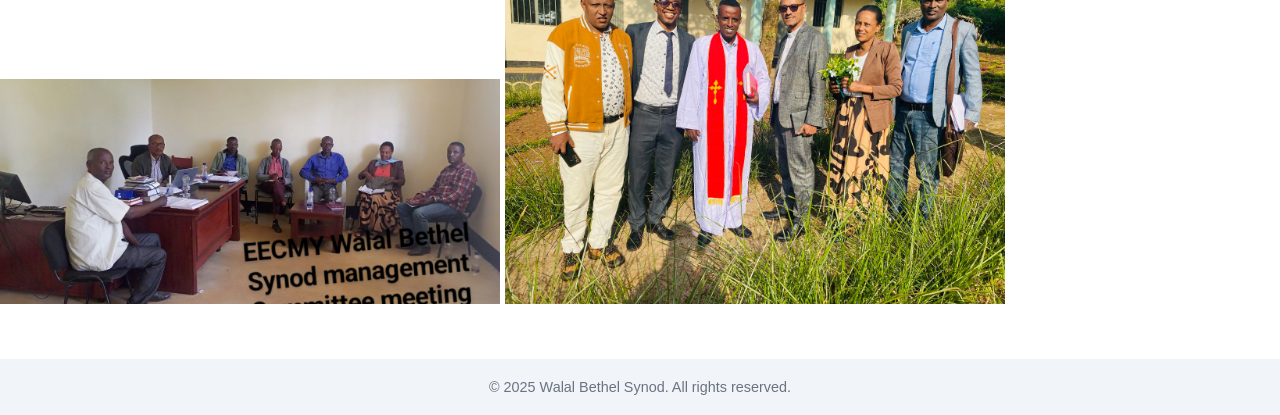
==== commit 0a197275: "Update index.html" ====
--- a/index.html
+++ b/index.html
@@ -115,6 +115,7 @@
     }
 
     .detail-section h2 {
+      text-align: center;
       color: #1d4ed8;
     }
   .detail-section {
@@ -141,11 +142,6 @@
     h3 {
       color: #1d4ed8;
       margin-top: 20px;
-    }
-    p {
-      font-family: 'Poppins', sans-serif;
-      font-size: 1rem;
-      line-height: 1.4;
     }
       .sidebar {
     width: 250px;
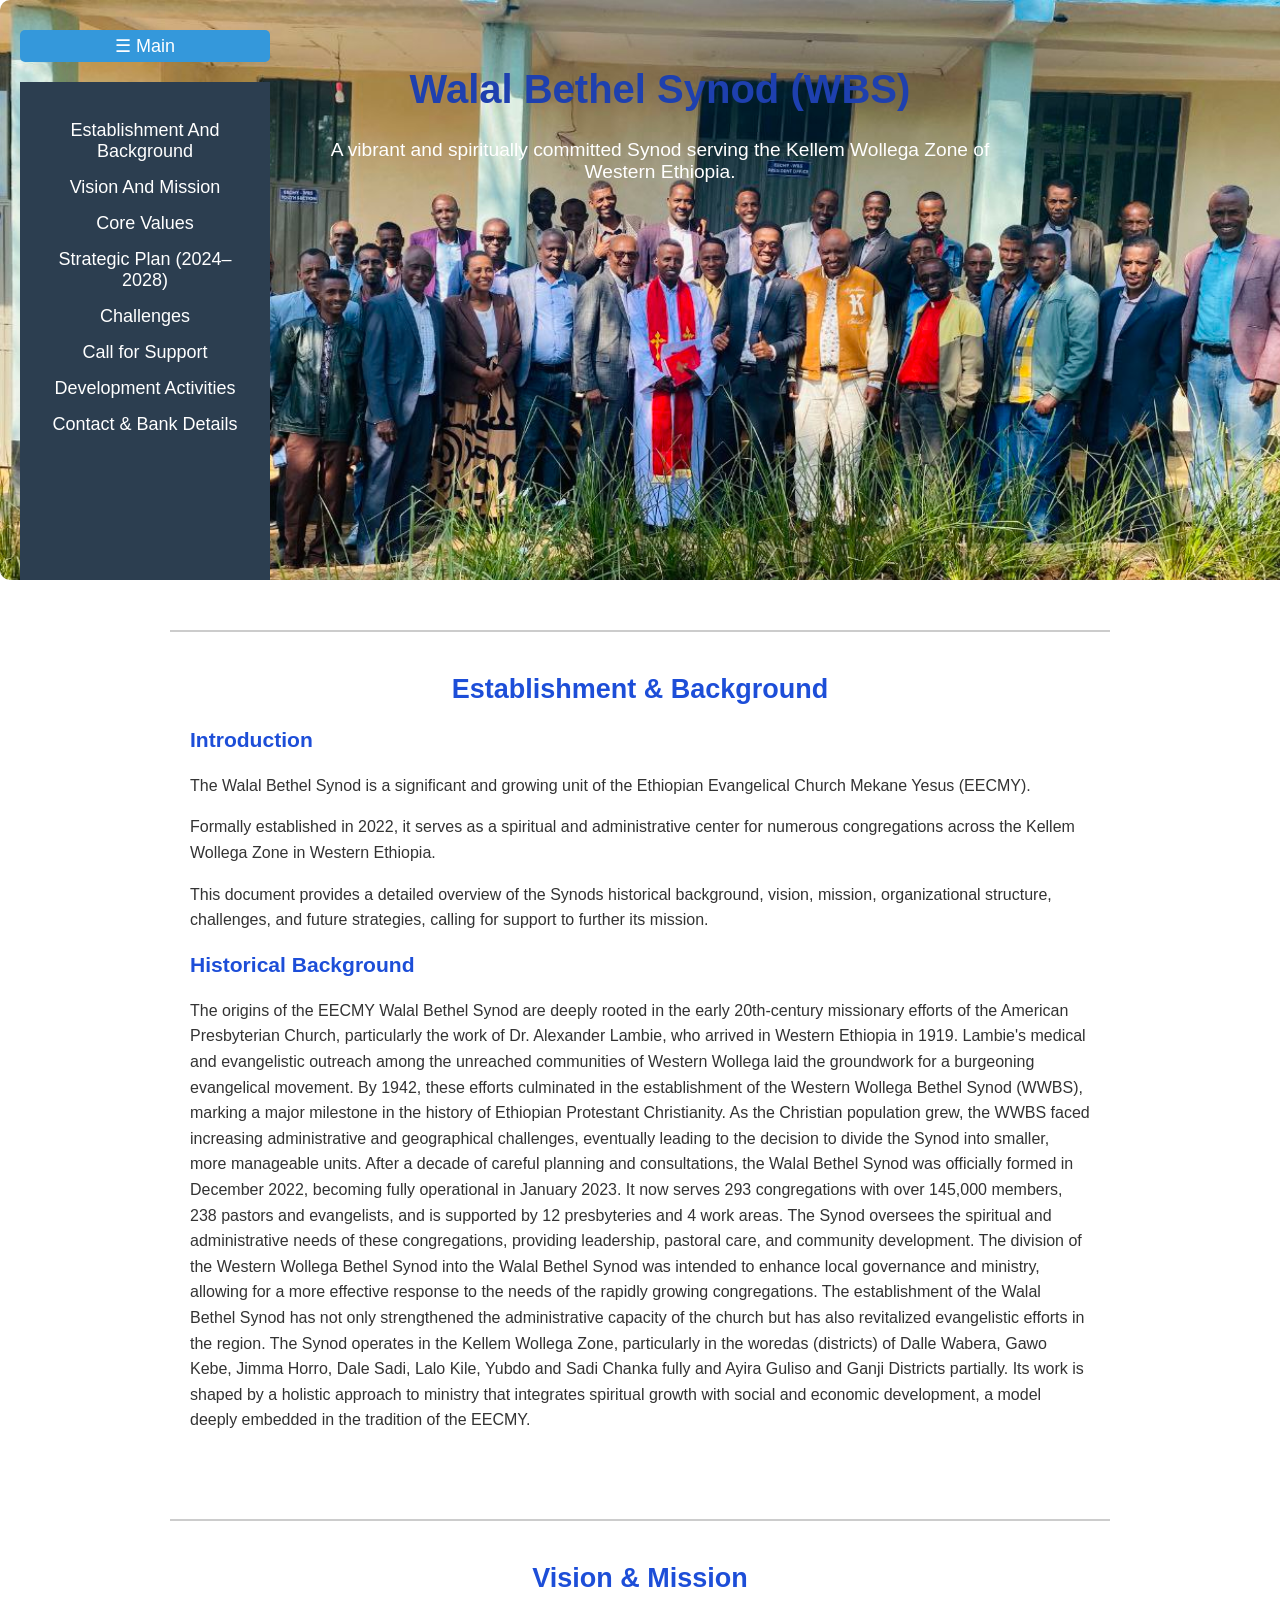
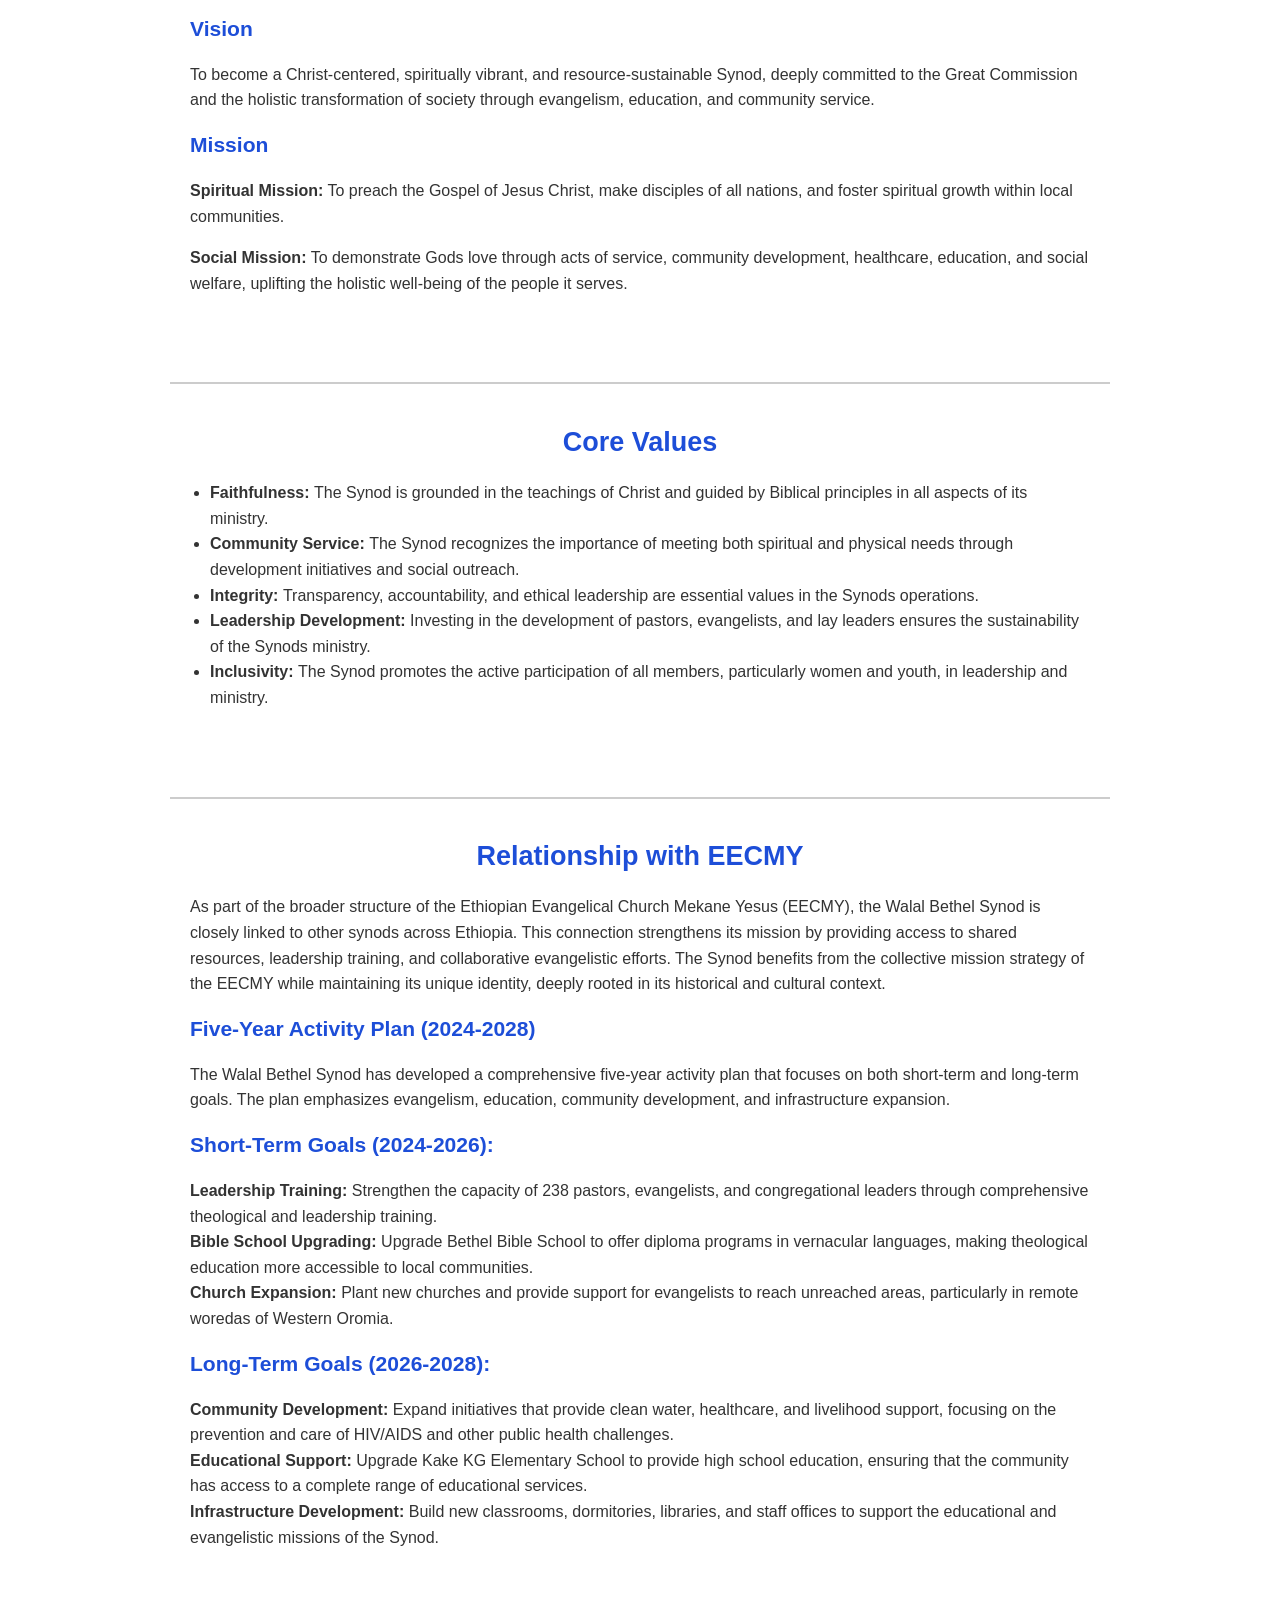
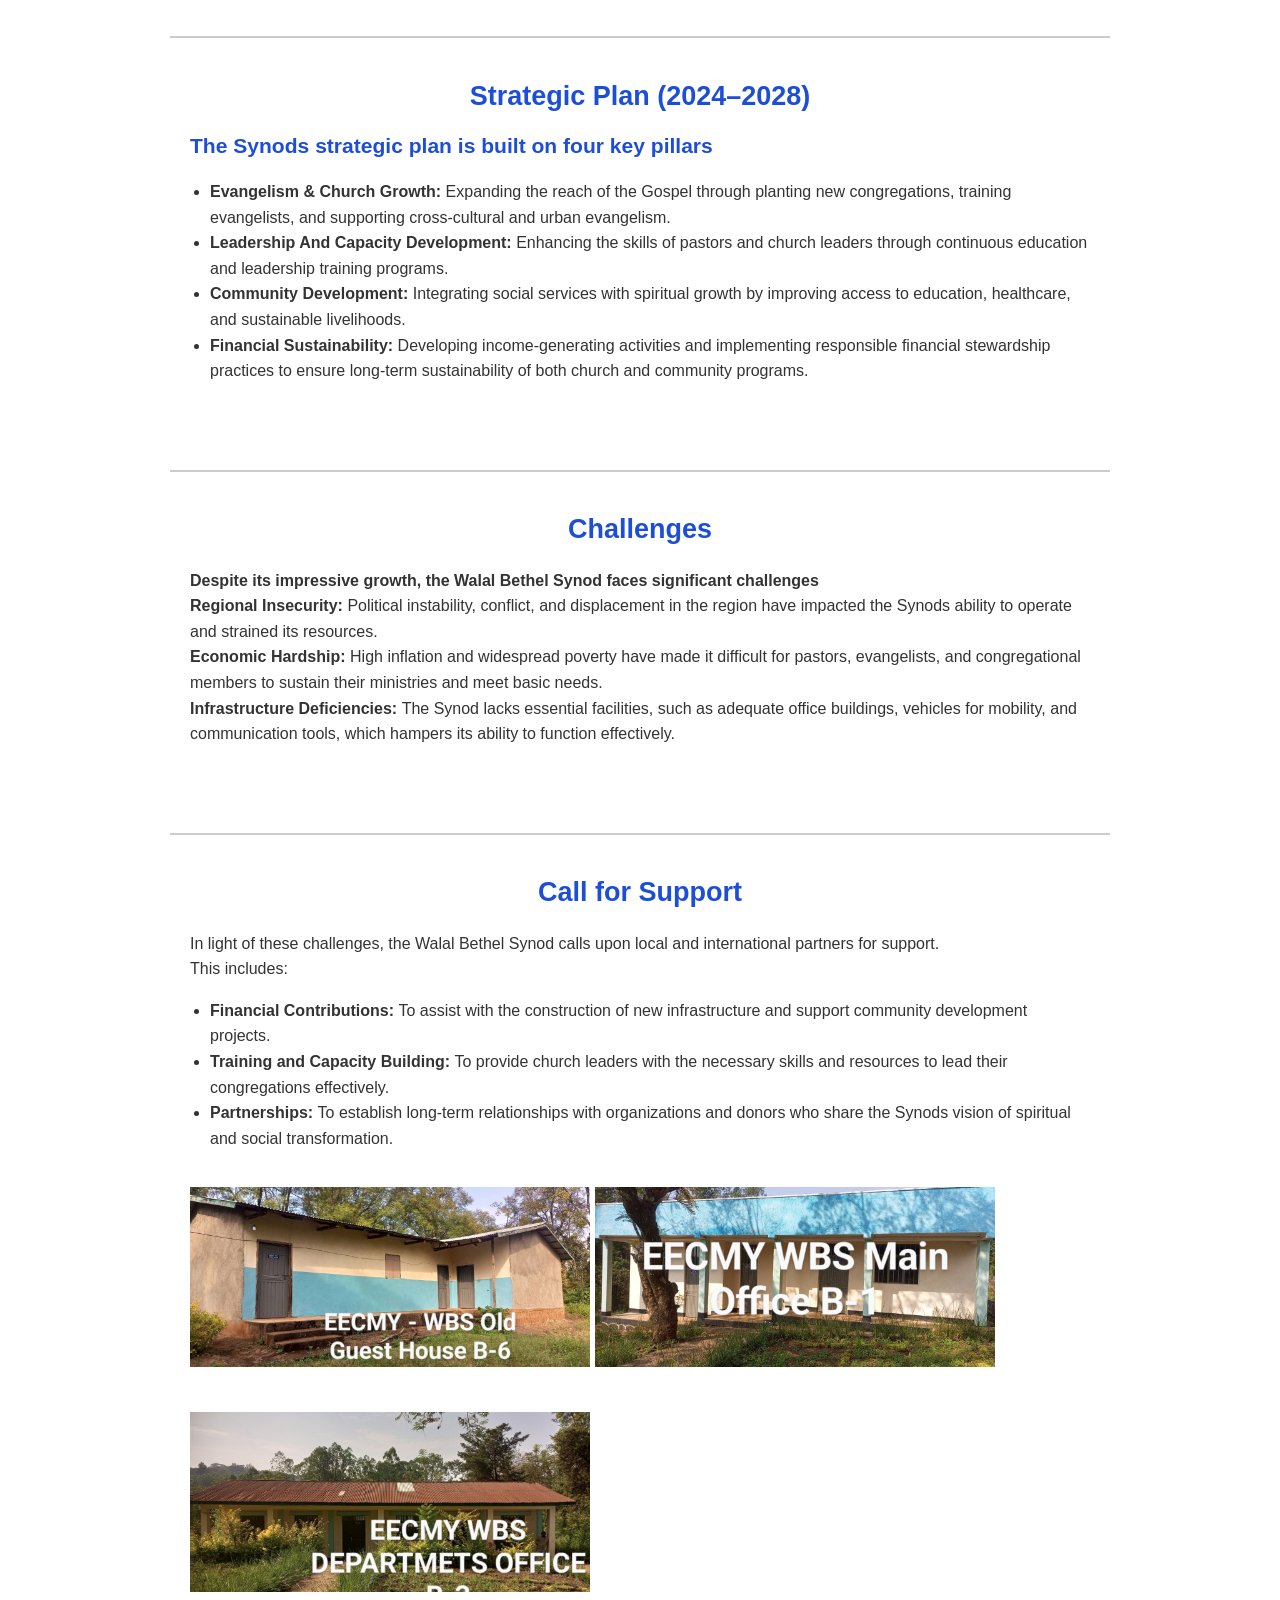
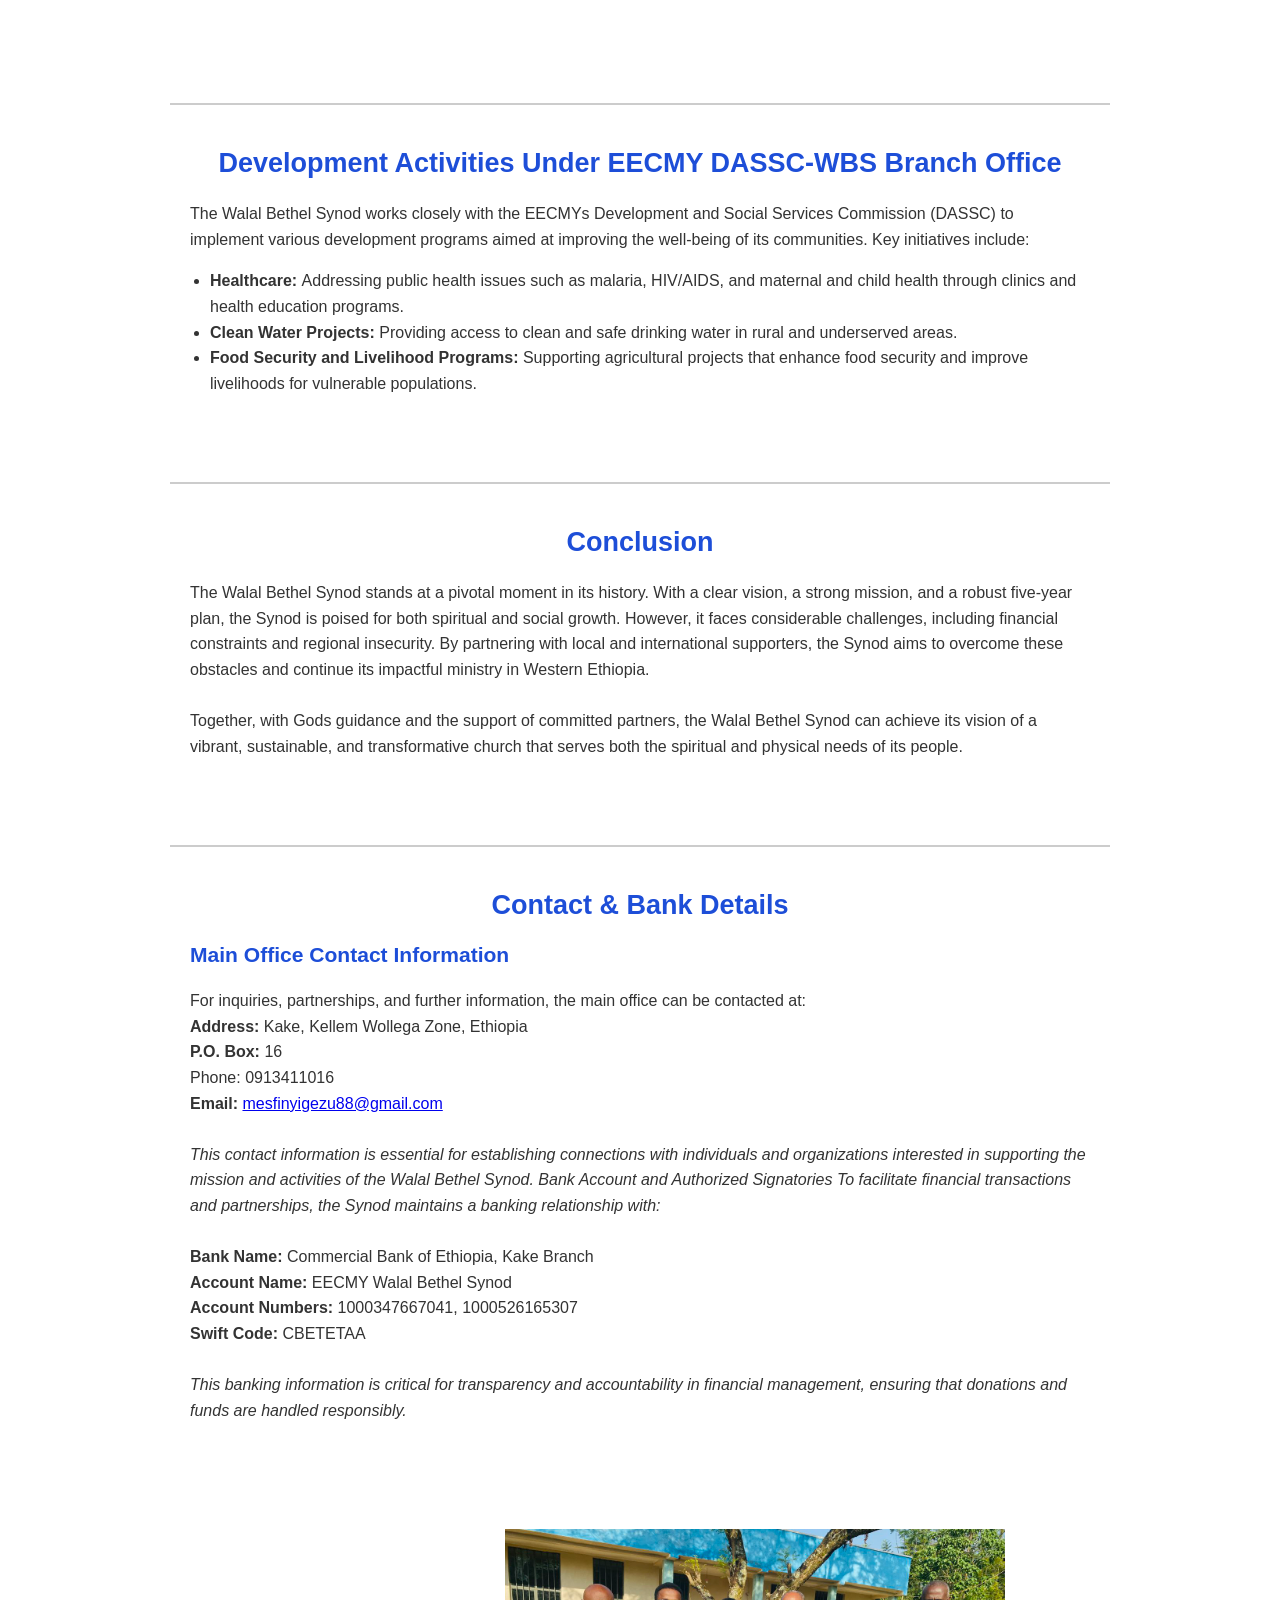
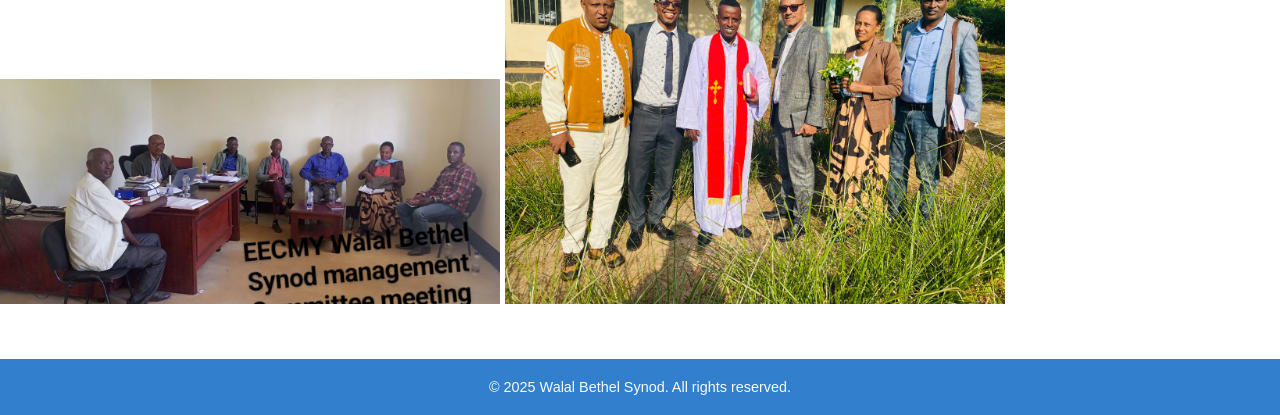
==== commit e9a7835e: "Update index.html" ====
--- a/index.html
+++ b/index.html
@@ -134,9 +134,9 @@
     footer {
       text-align: center;
       font-size: 0.9rem;
-      color: #6b7280;
+      color: #fafafa;
       padding: 20px 10px;
-      background-color: #f1f5f9;
+      background-color: #317fcd;
       margin-top: 30px;
     }
     h3 {
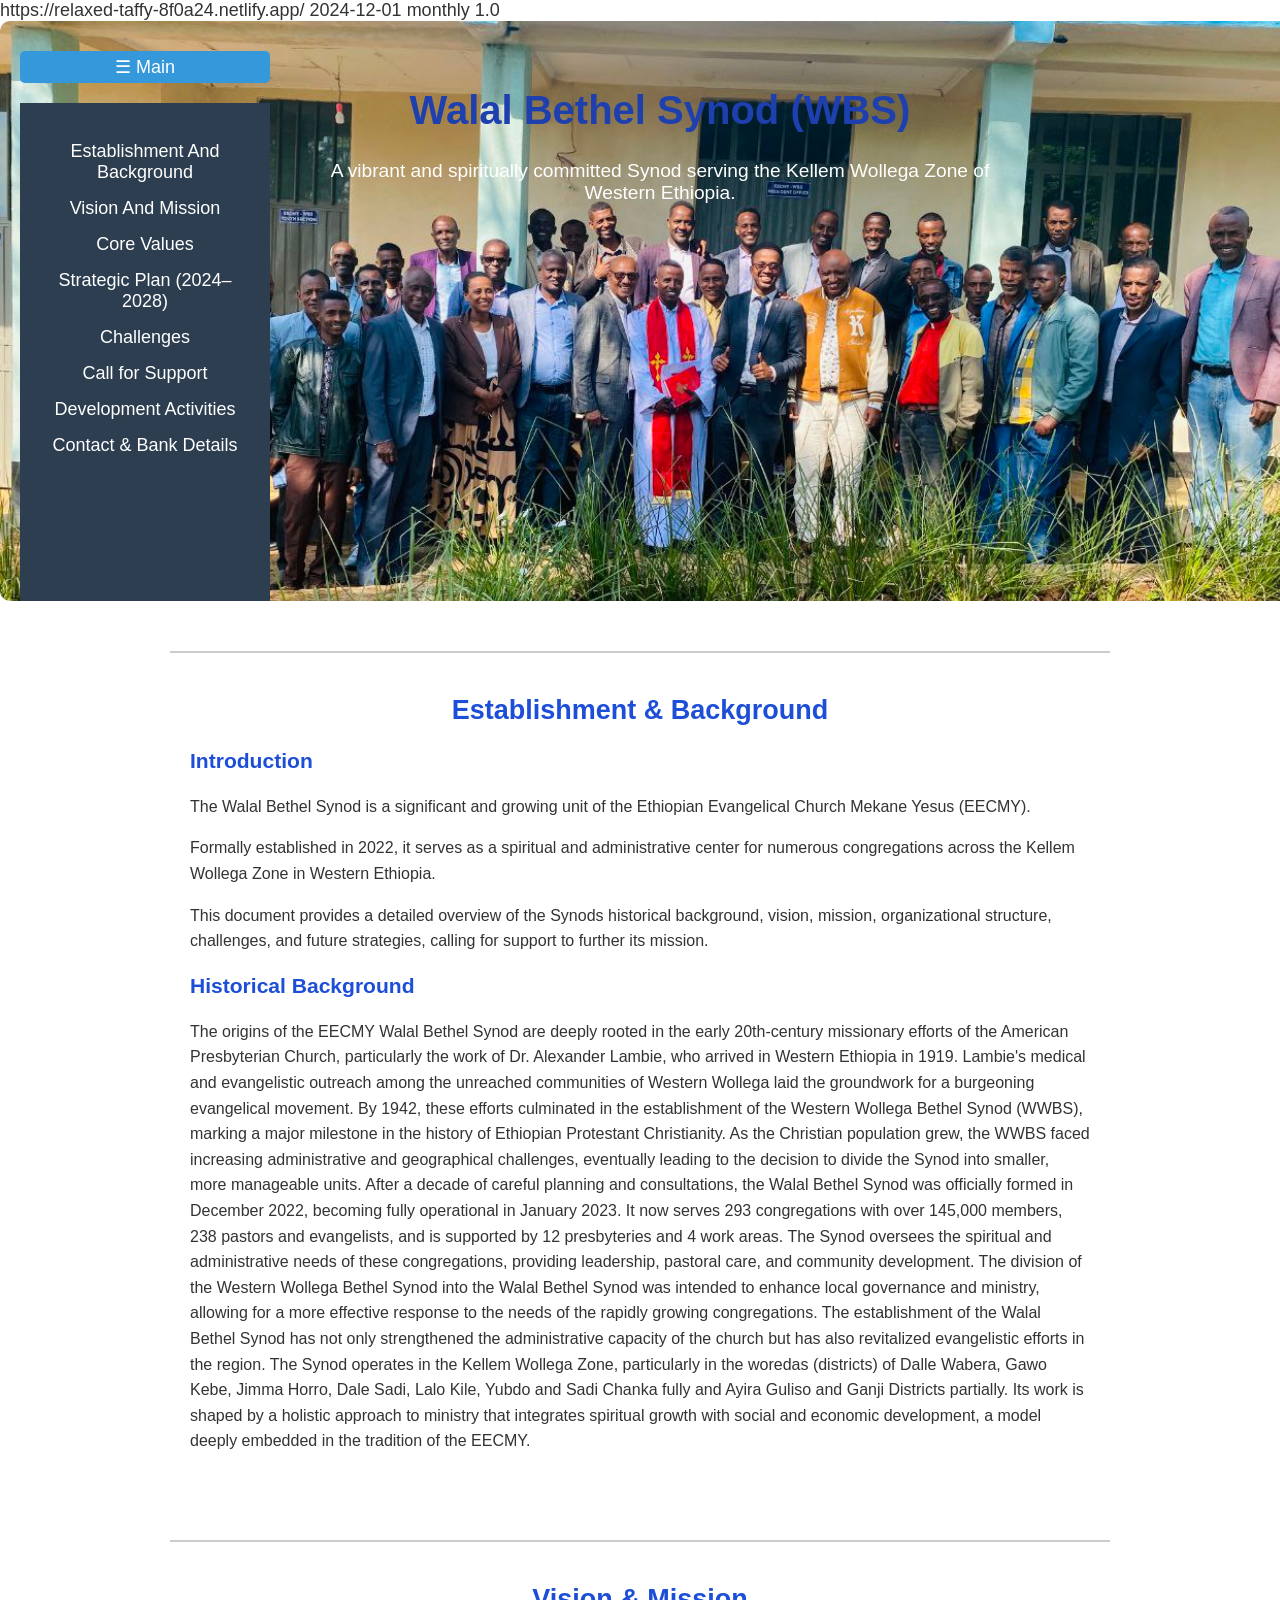
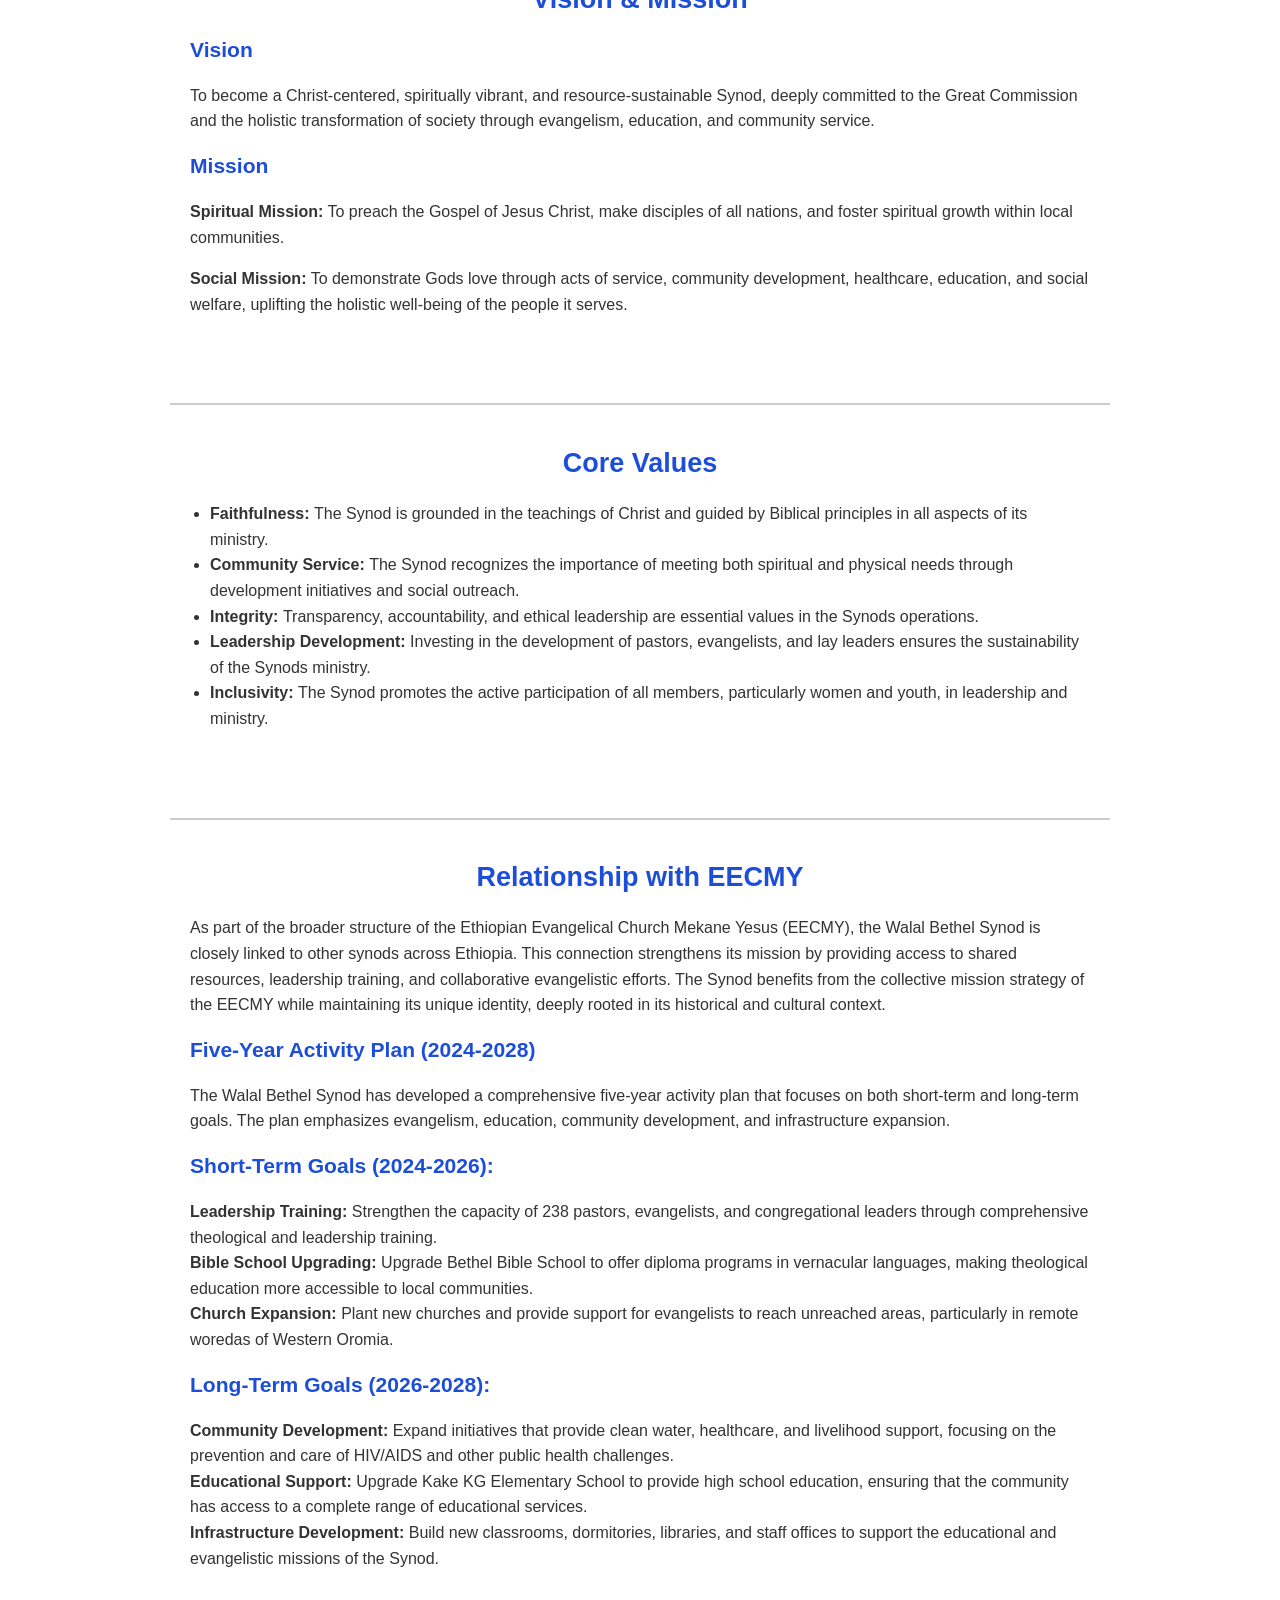
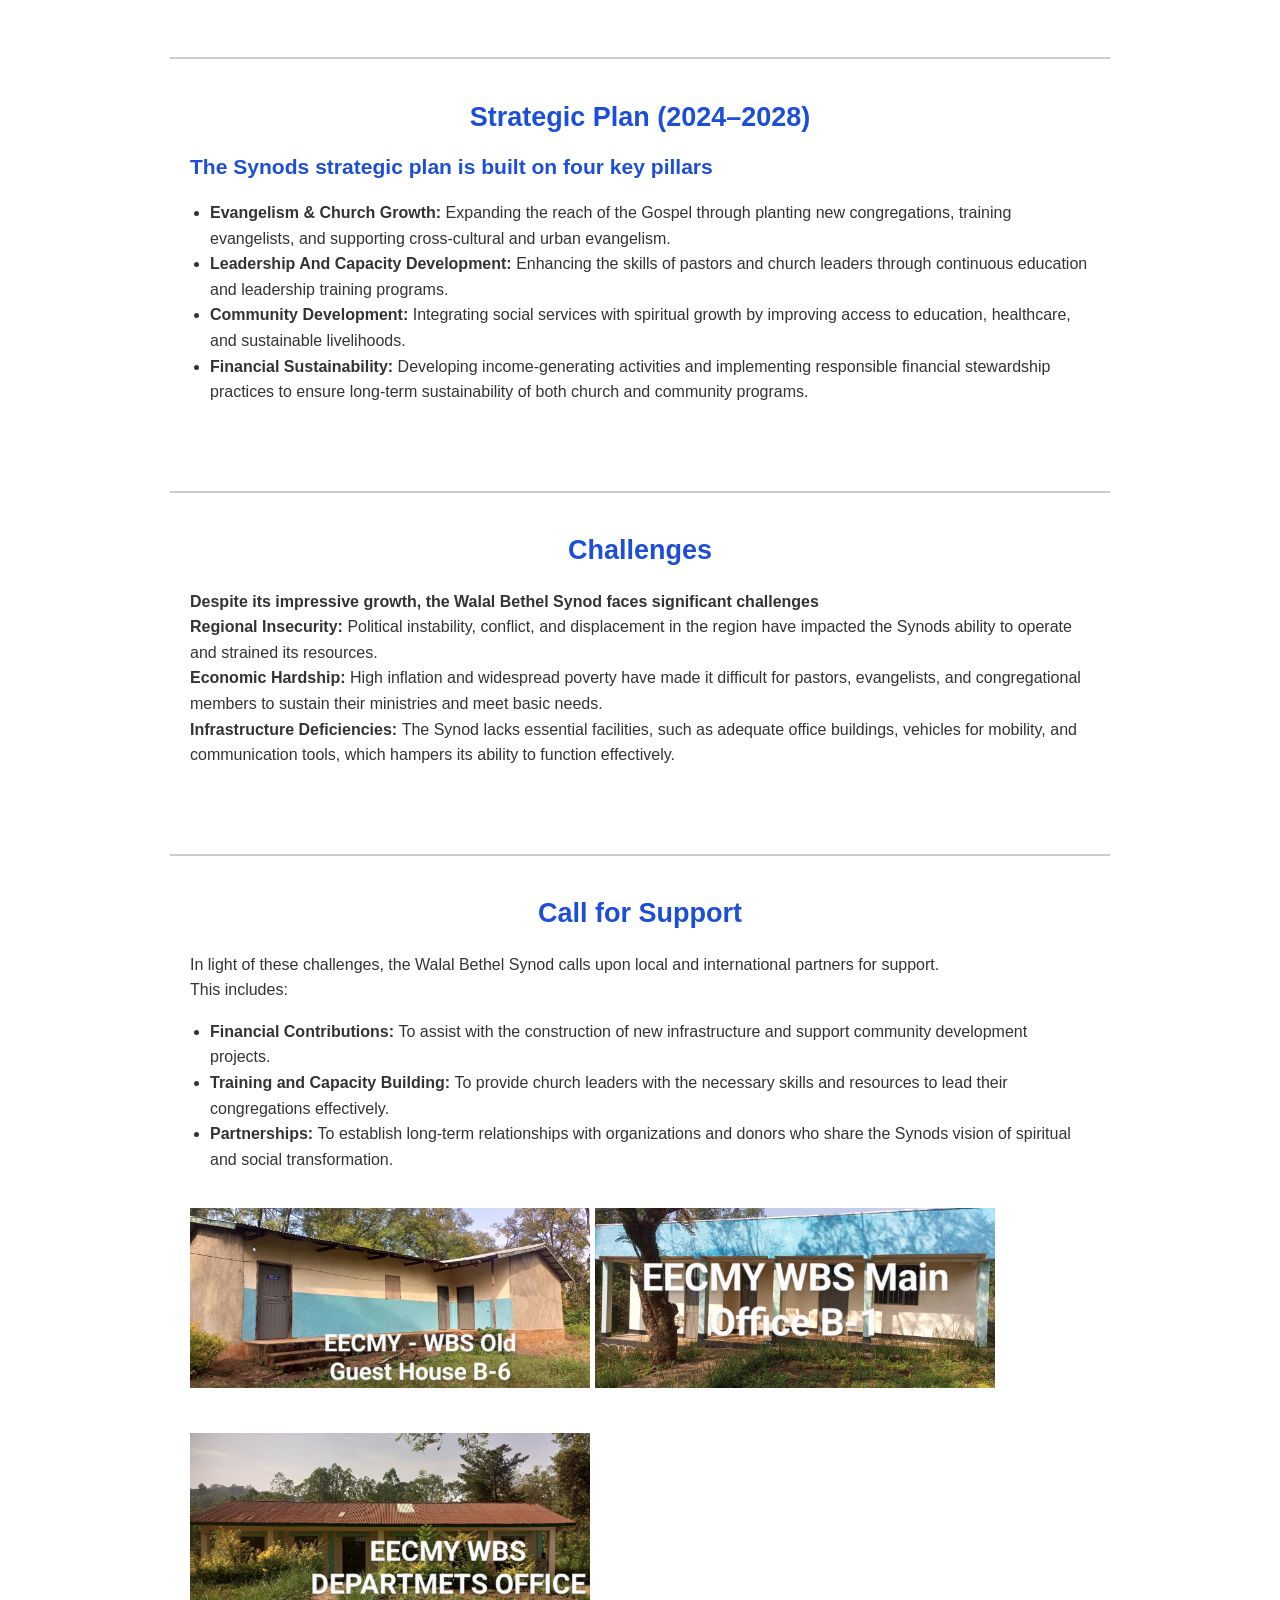
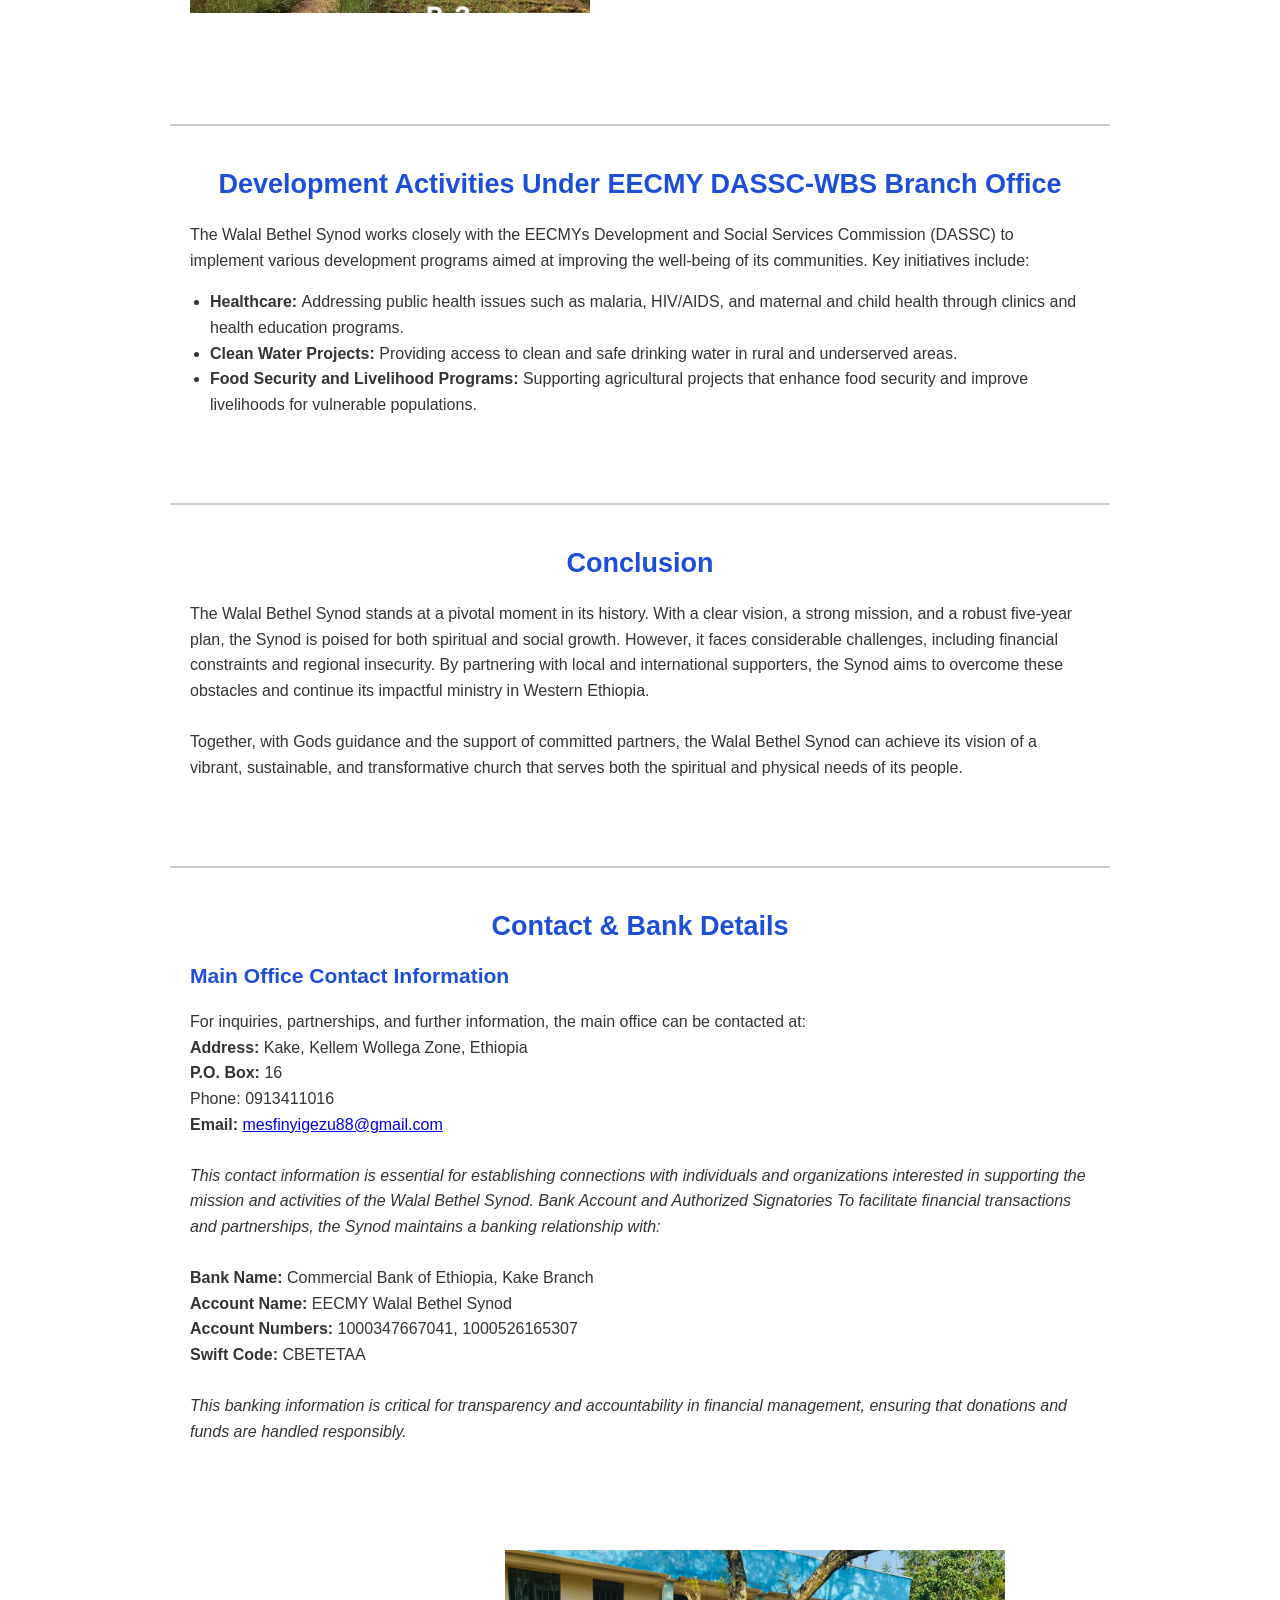
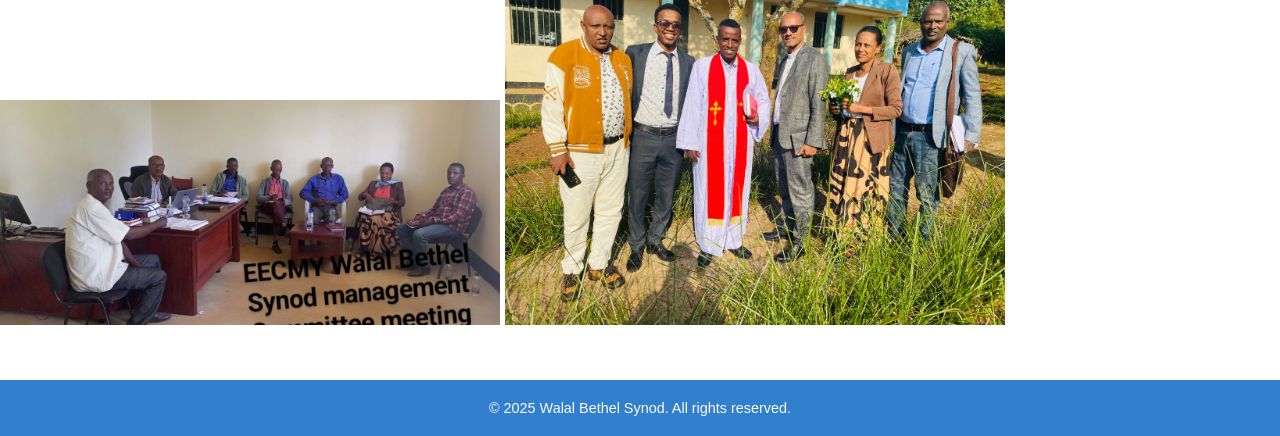
==== commit acb27dbc: "Update index.html" ====
--- a/index.html
+++ b/index.html
@@ -1,6 +1,17 @@
 <!DOCTYPE html>
 <html lang="en">
 <head>
+
+  <?xml version="1.0" encoding="UTF-8"?>
+<urlset xmlns="http://www.sitemaps.org/schemas/sitemap/0.9">
+  <url>
+    <loc>https://relaxed-taffy-8f0a24.netlify.app/</loc>
+    <lastmod>2024-12-01</lastmod>
+    <changefreq>monthly</changefreq>
+    <priority>1.0</priority>
+  </url>
+</urlset>
+  <meta name="robots" content="index, follow">
   <meta name="google-site-verification" content="aWHHOOjP7blgzDgQkilY9R3Uo_AC_GavhkNgjJo4C5k" />
   <meta charset="UTF-8" />
   <meta name="viewport" content="width=device-width, initial-scale=1.0" />
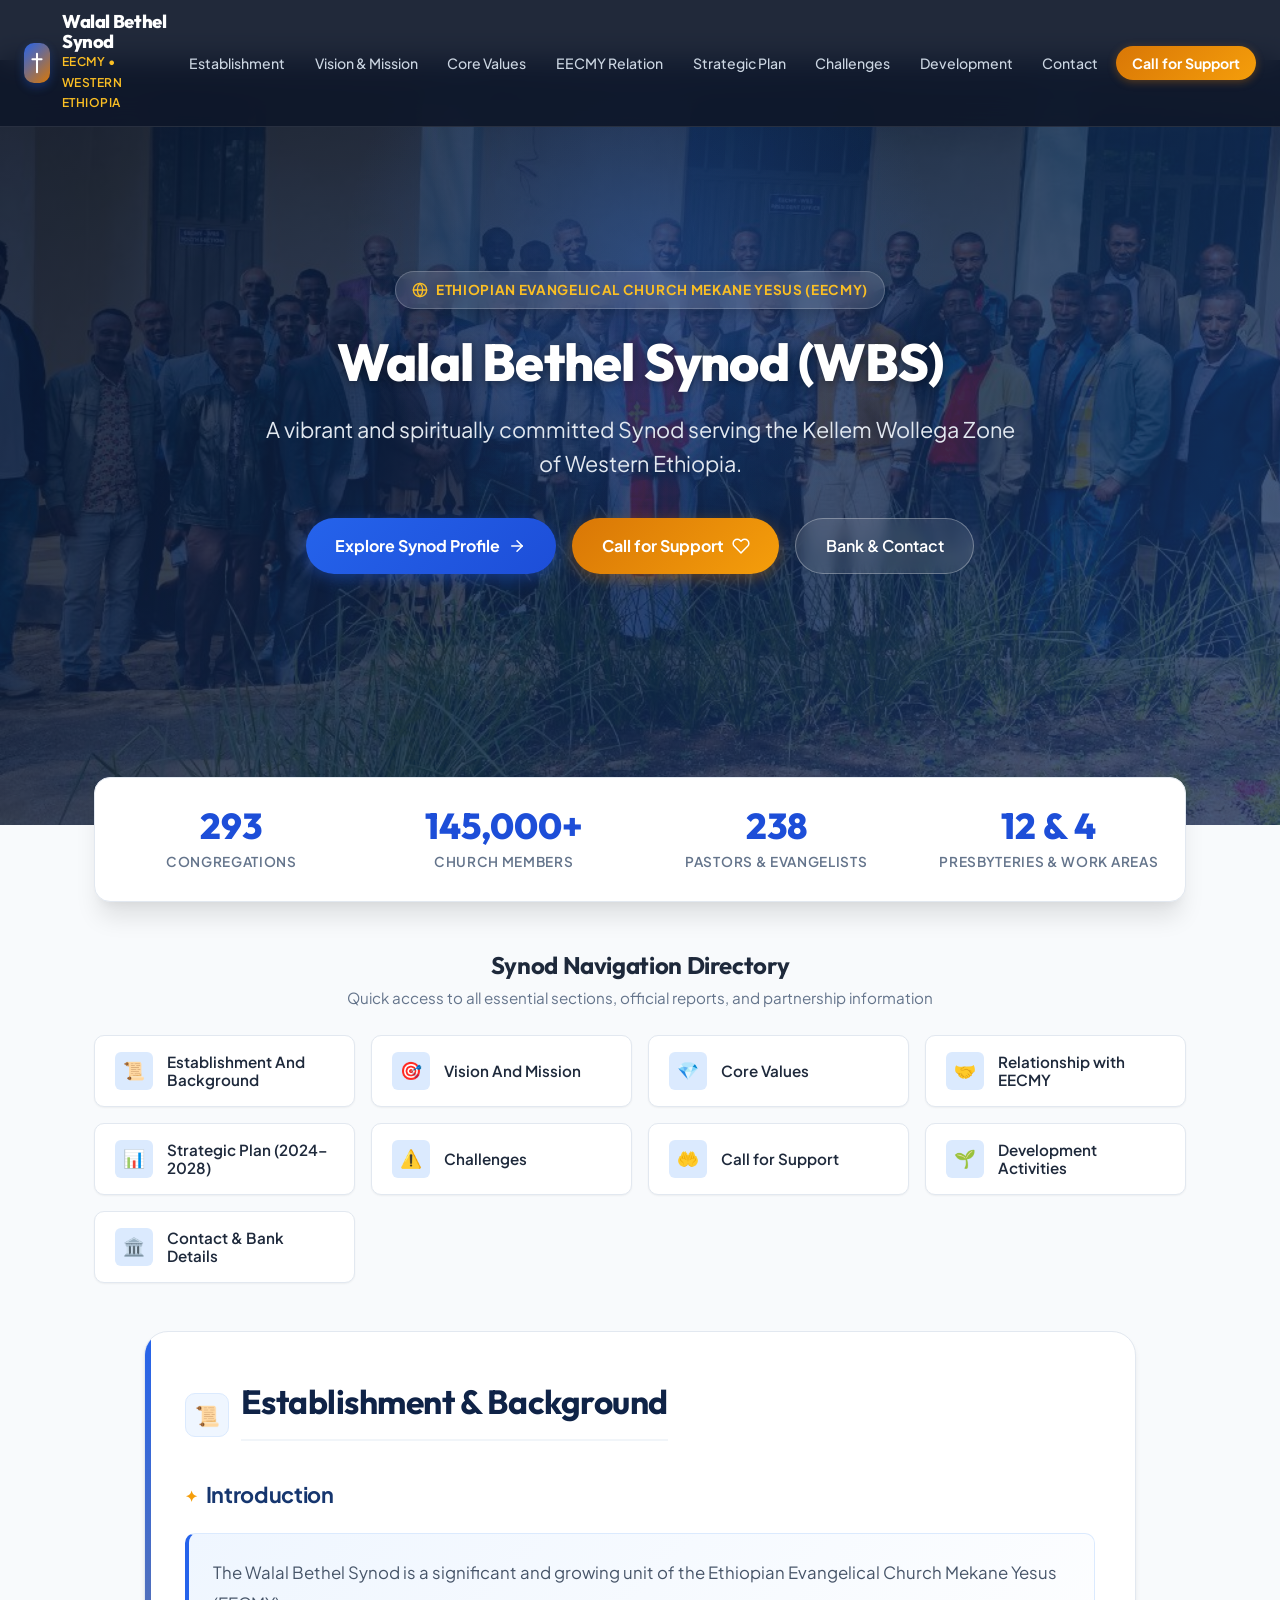
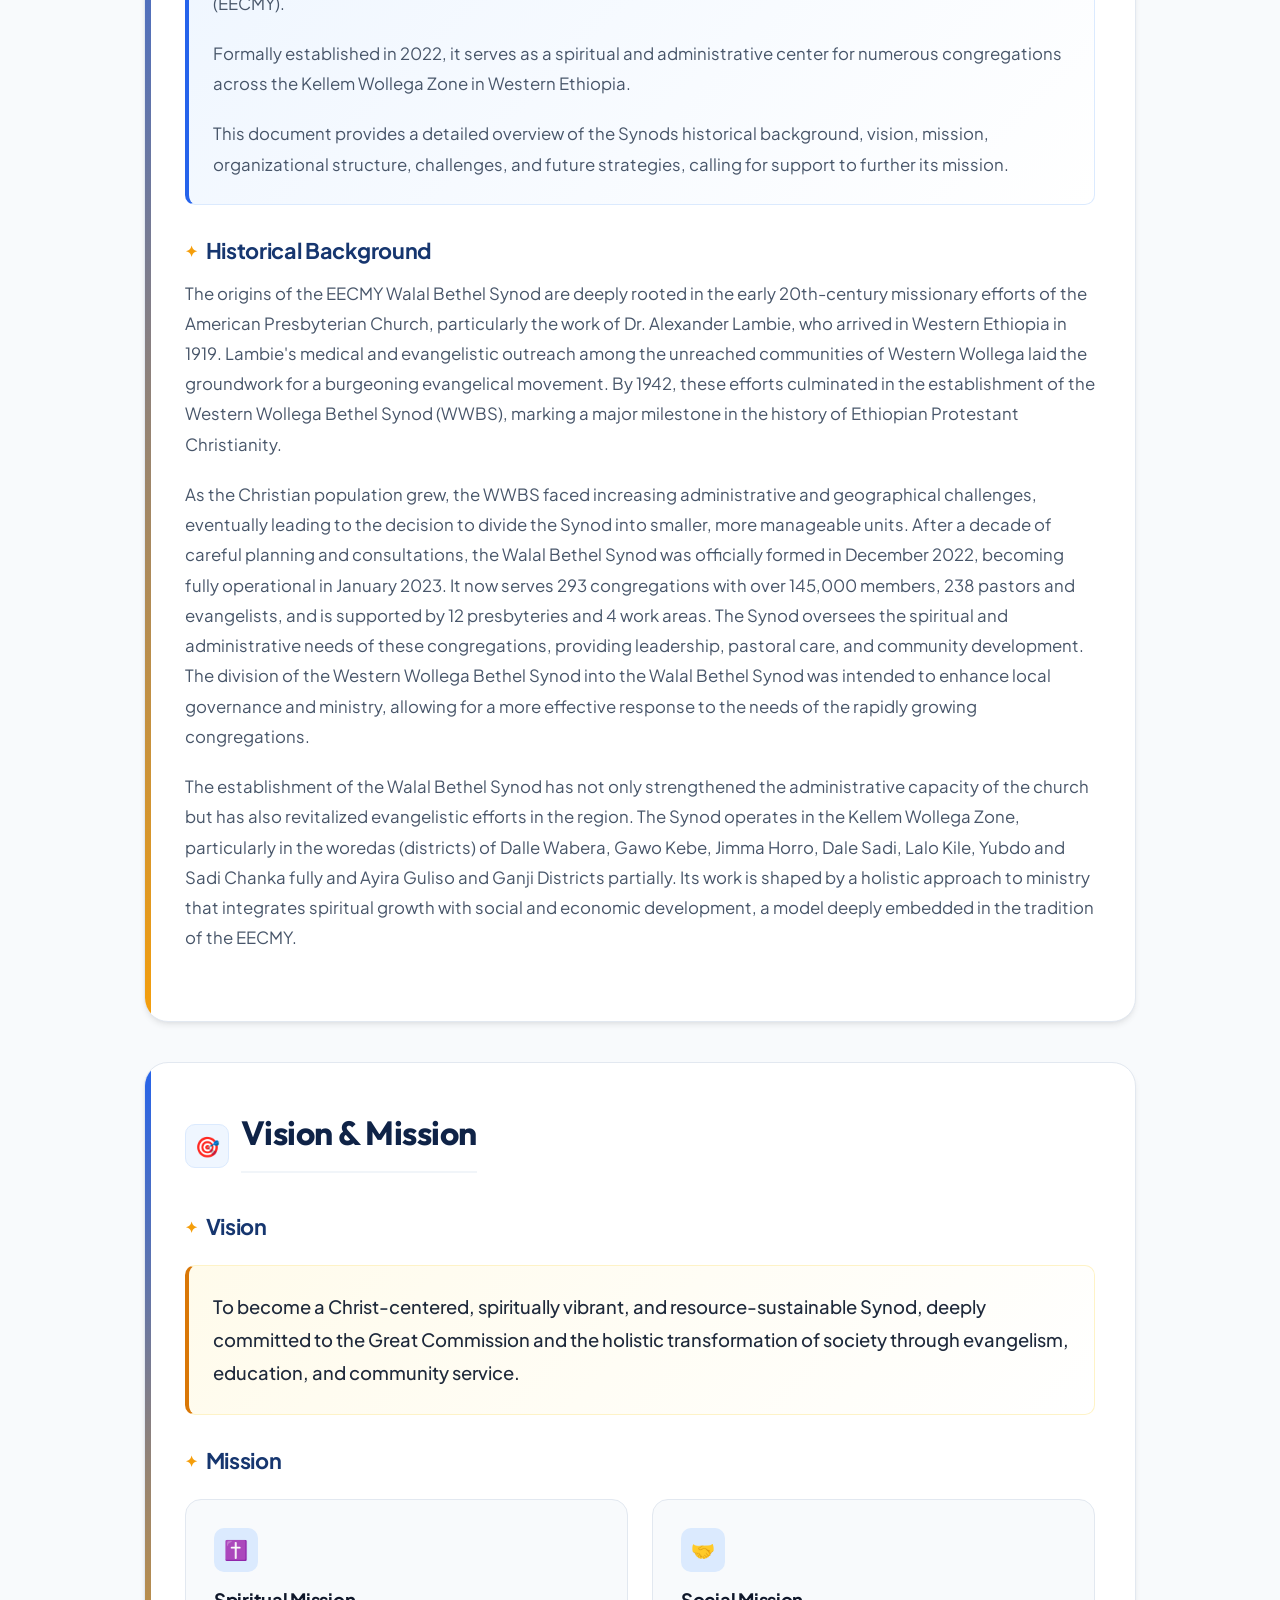
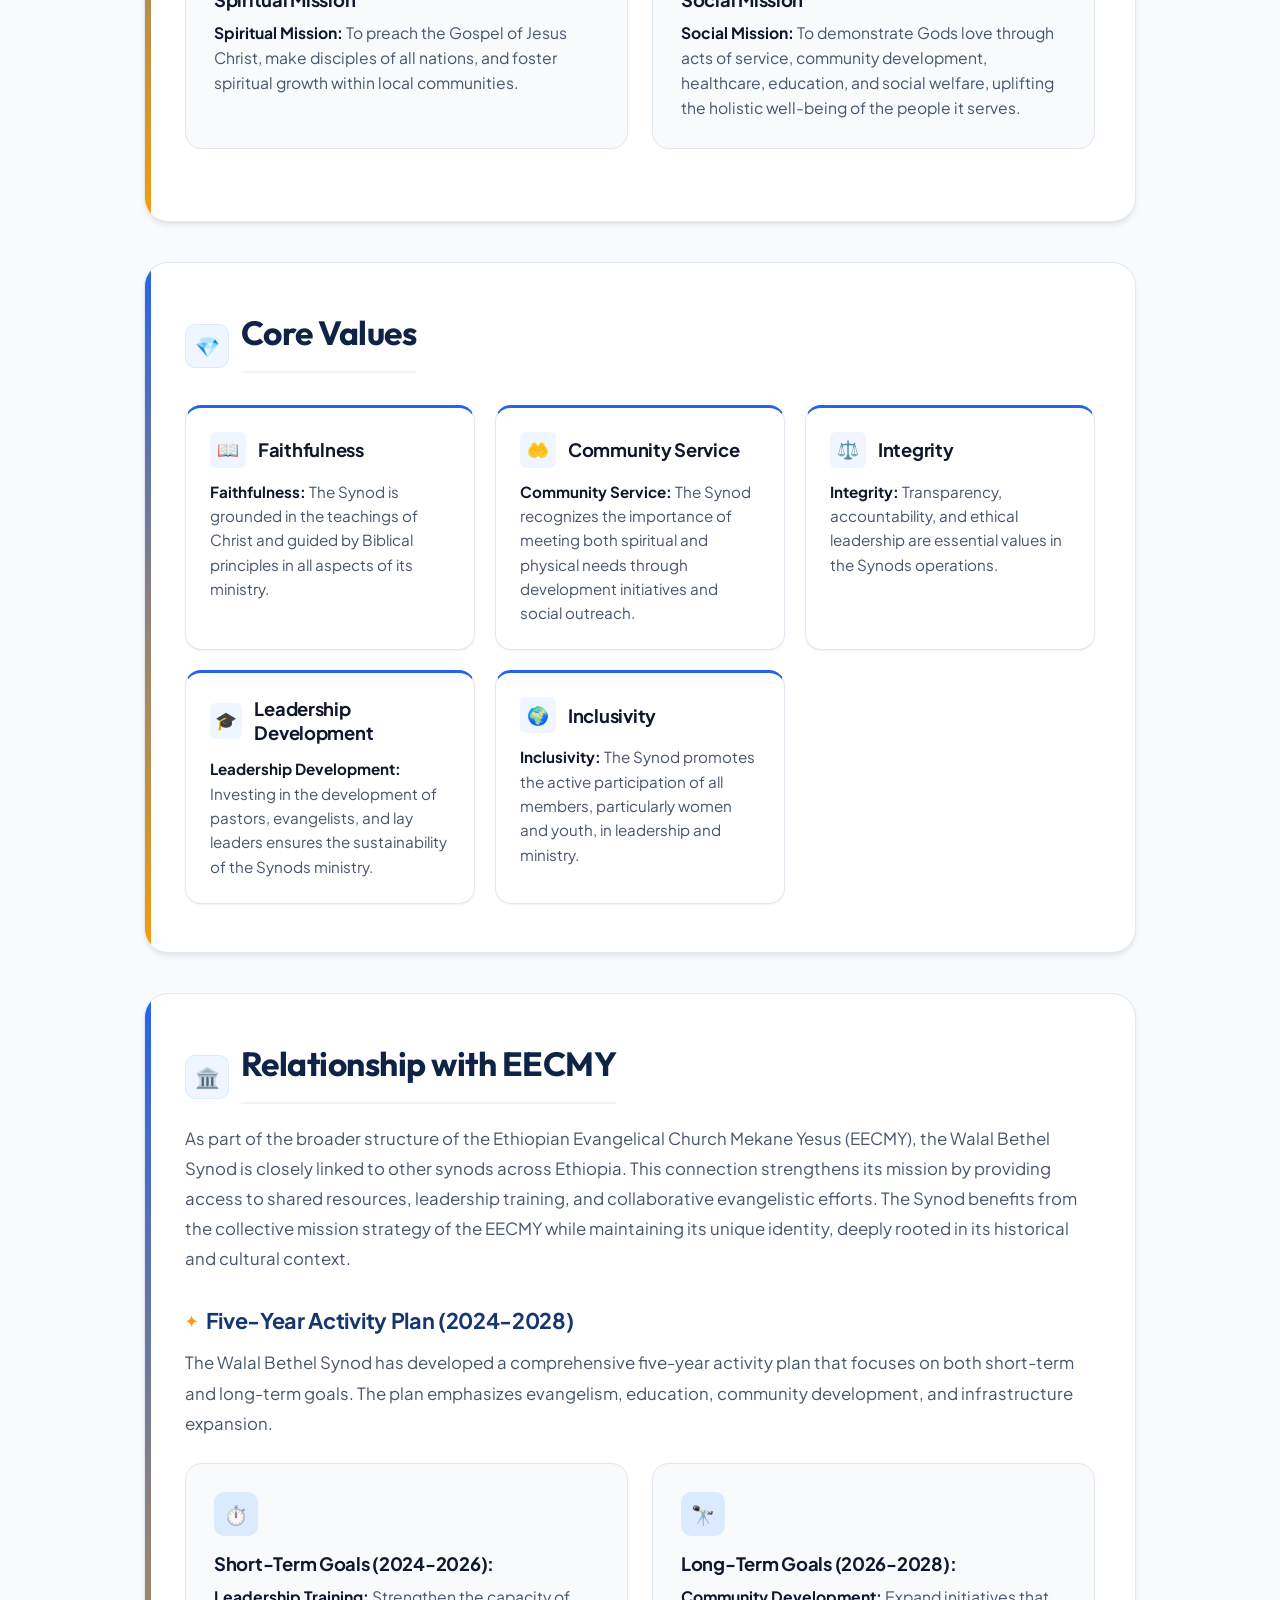
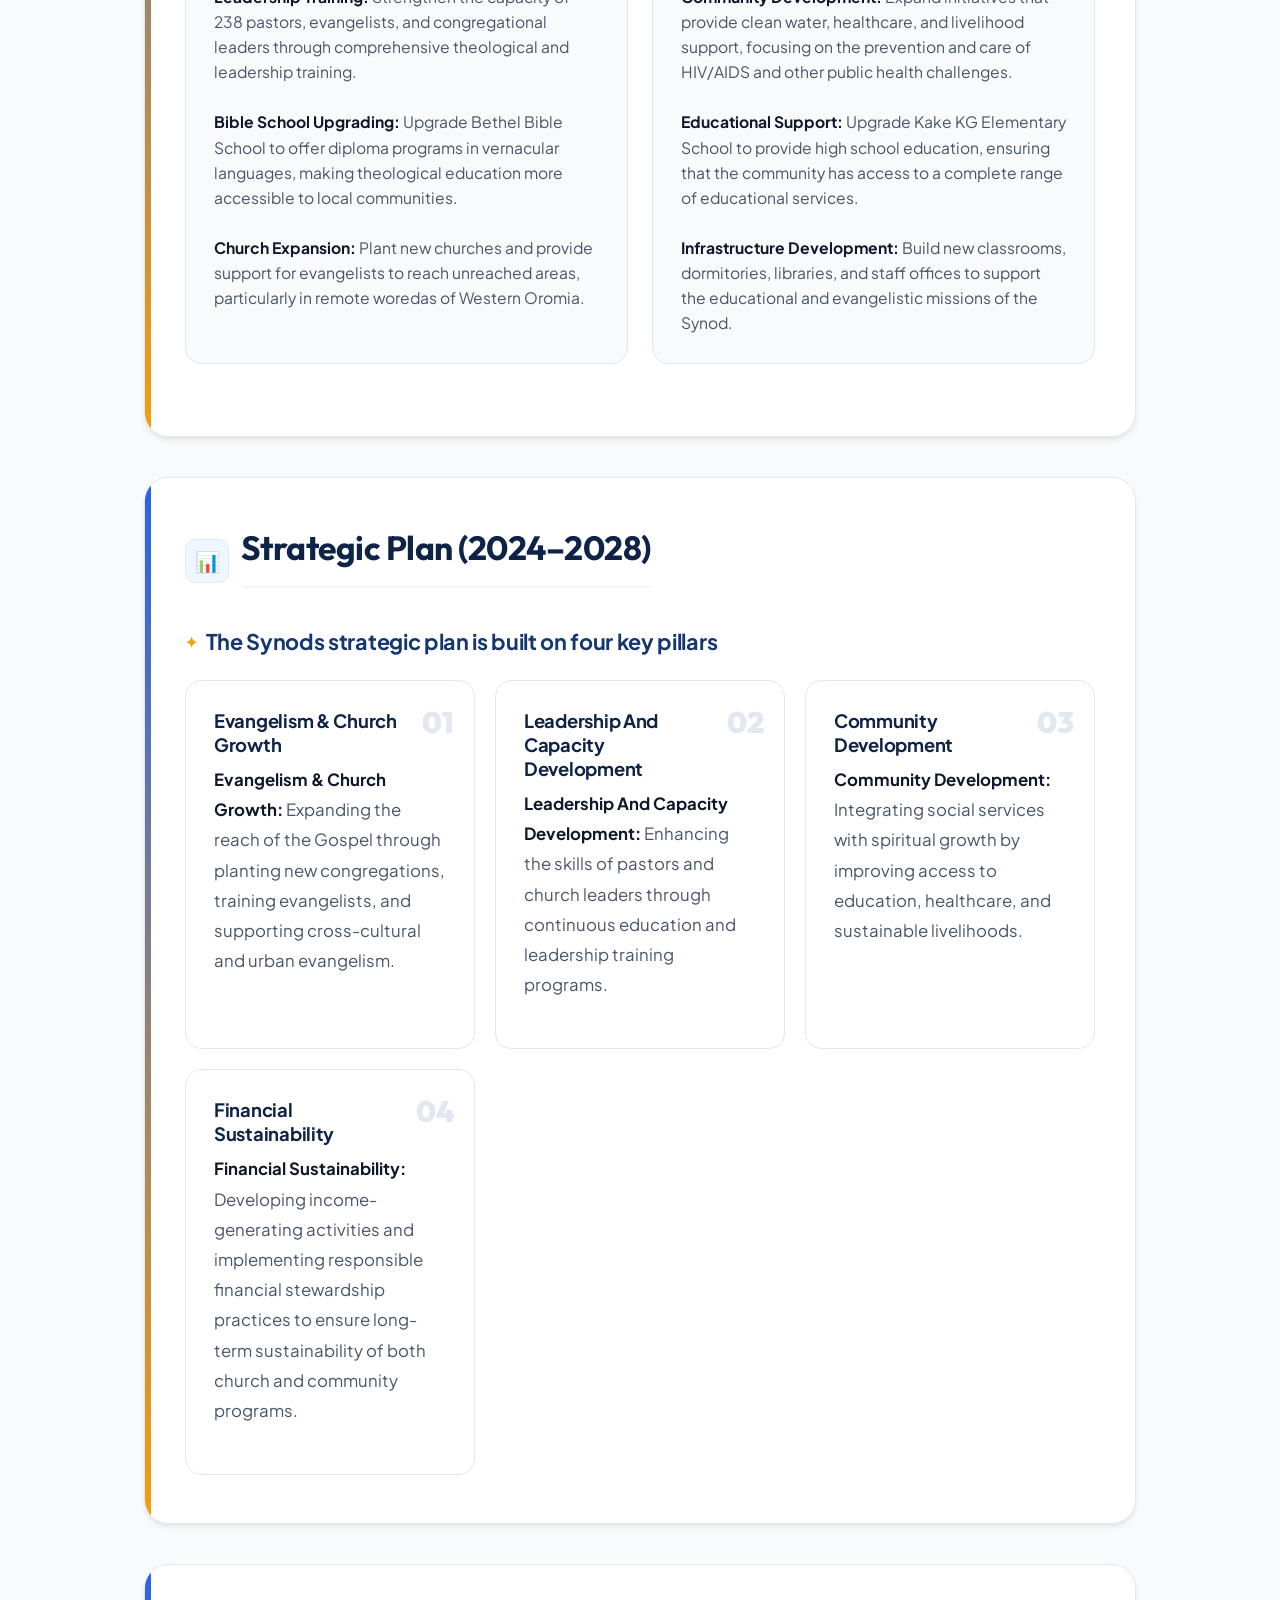
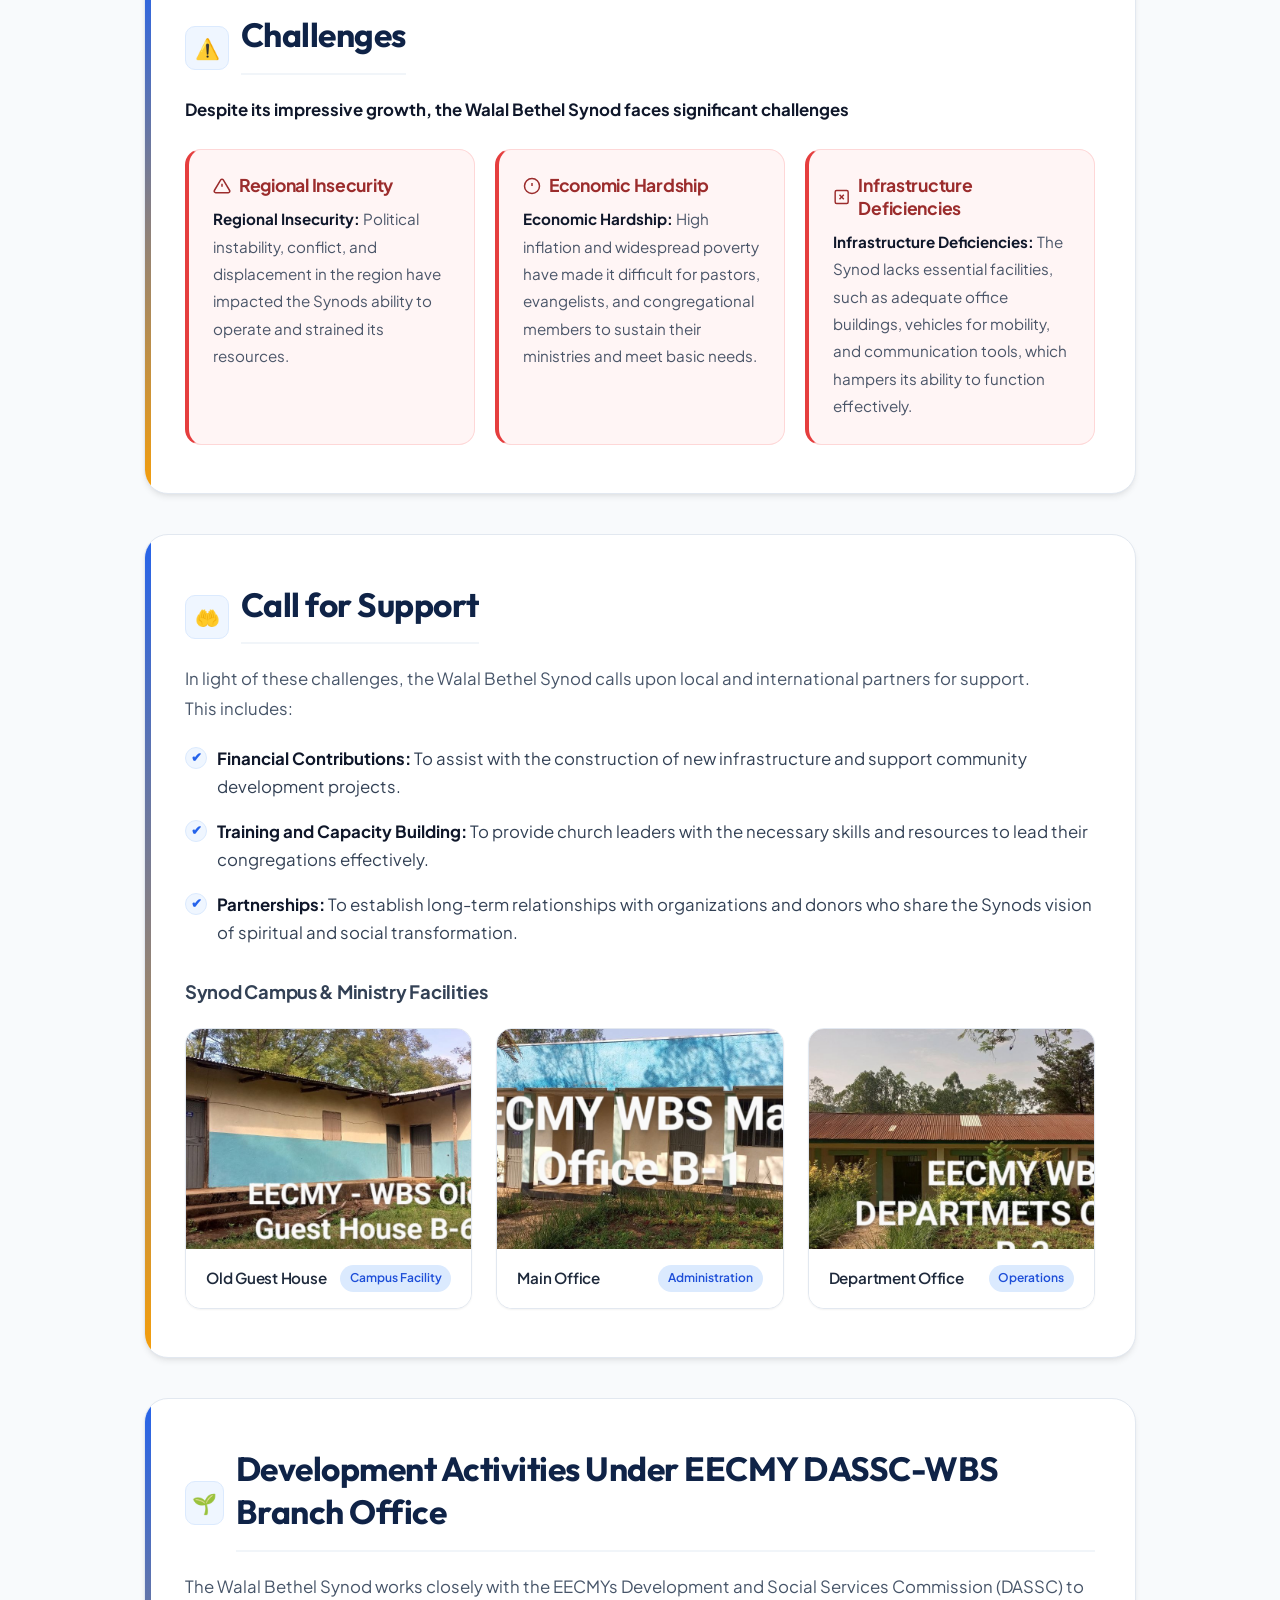
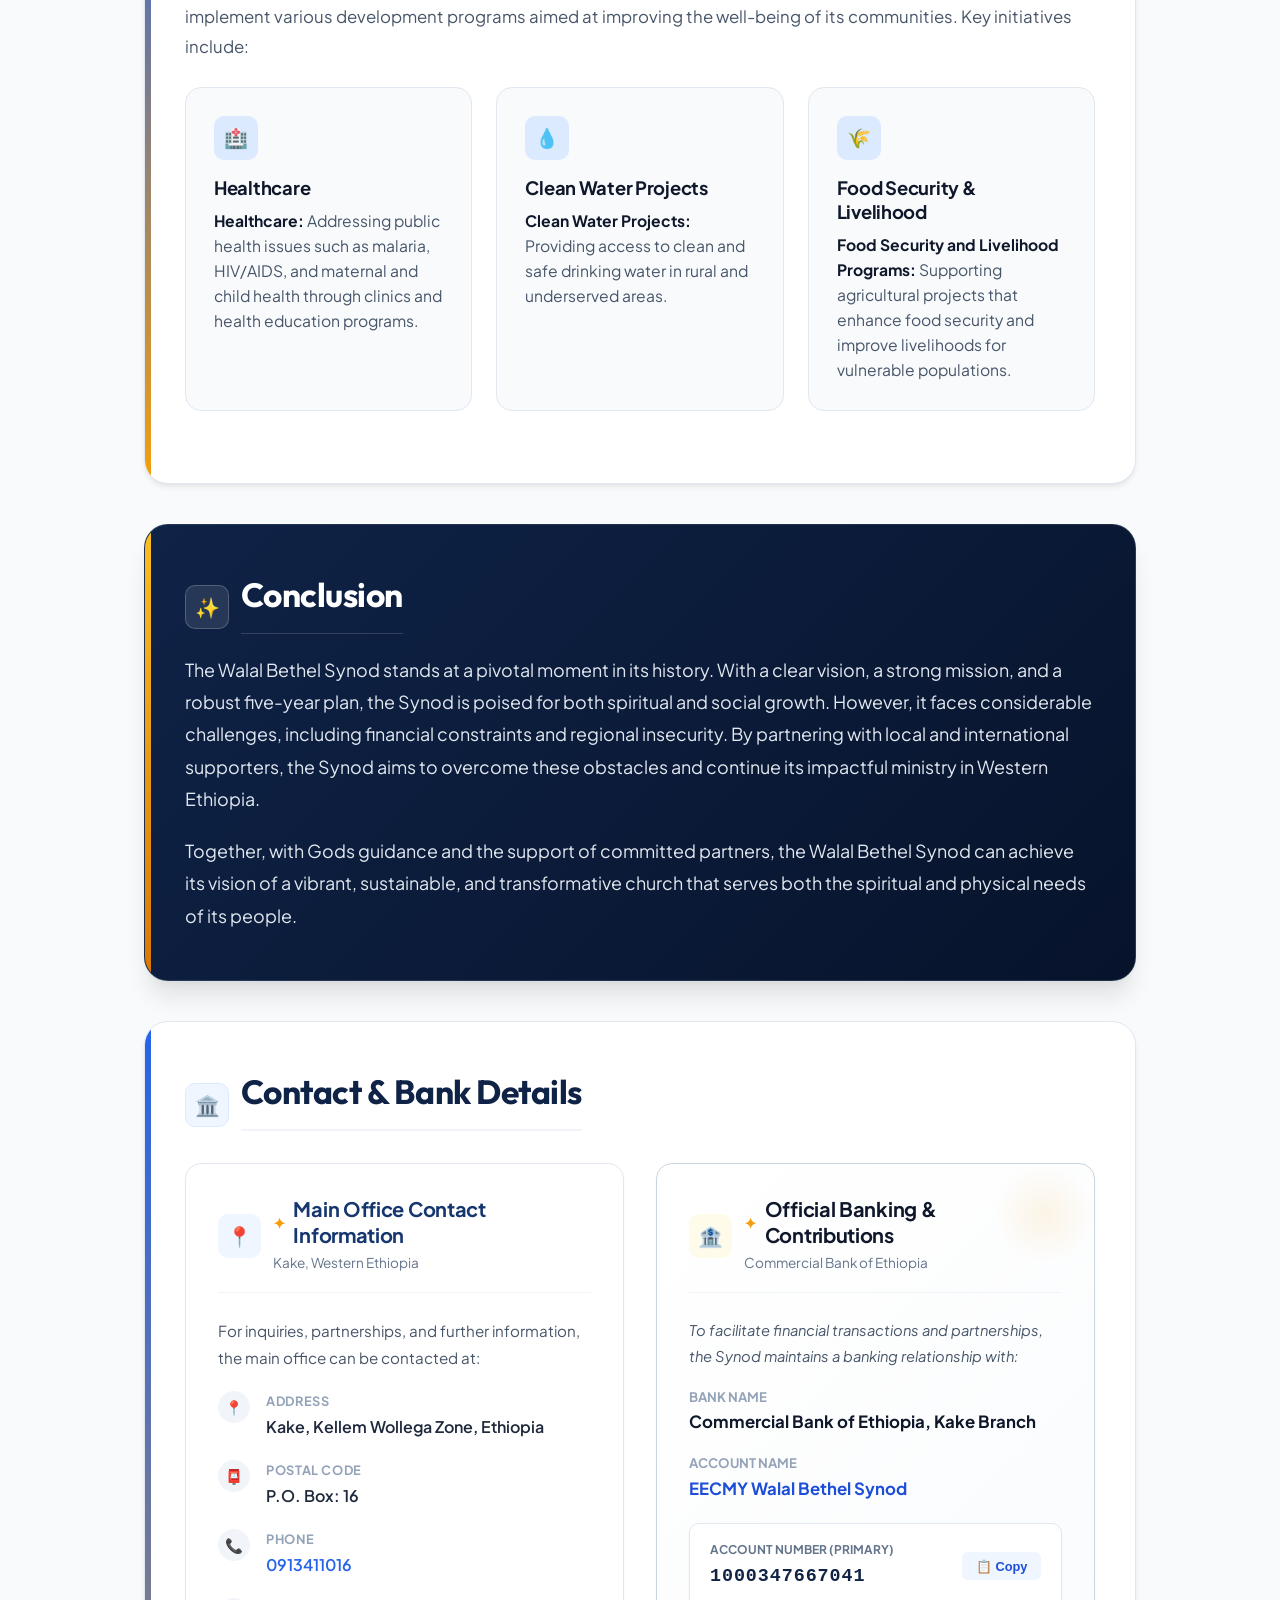
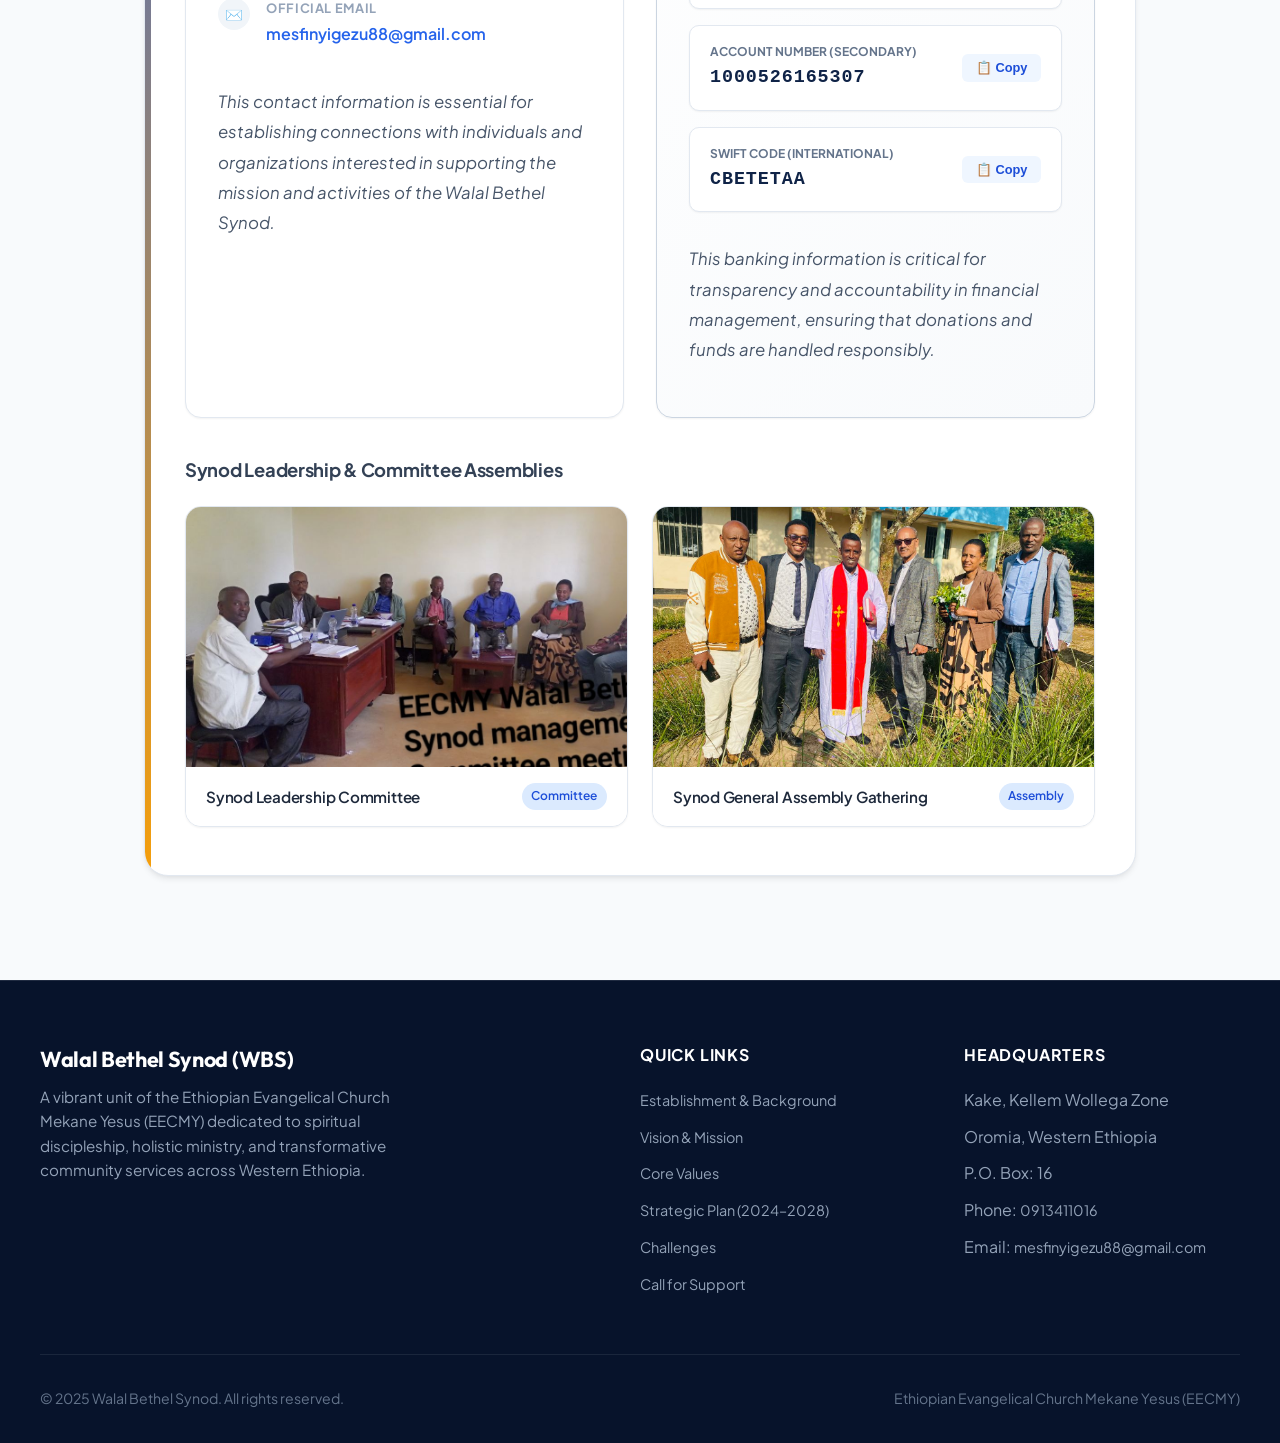
==== commit 76b9efb4: "Redesign website with modern UI, responsive layout, and interactive features" ====
--- a/index.html
+++ b/index.html
@@ -1,476 +1,715 @@
 <!DOCTYPE html>
 <html lang="en">
 <head>
-
-  <?xml version="1.0" encoding="UTF-8"?>
-<urlset xmlns="http://www.sitemaps.org/schemas/sitemap/0.9">
-  <url>
-    <loc>https://relaxed-taffy-8f0a24.netlify.app/</loc>
-    <lastmod>2024-12-01</lastmod>
-    <changefreq>monthly</changefreq>
-    <priority>1.0</priority>
-  </url>
-</urlset>
-  <meta name="robots" content="index, follow">
-  <meta name="google-site-verification" content="aWHHOOjP7blgzDgQkilY9R3Uo_AC_GavhkNgjJo4C5k" />
   <meta charset="UTF-8" />
   <meta name="viewport" content="width=device-width, initial-scale=1.0" />
+  <meta name="robots" content="index, follow" />
+  <meta name="google-site-verification" content="aWHHOOjP7blgzDgQkilY9R3Uo_AC_GavhkNgjJo4C5k" />
+  
   <title>Walal Bethel Synod - Official Evangelical Church Website in Ethiopia</title>
   <meta name="description" content="Official site of Walal Bethel Synod (WBS) — an evangelical church in Kelam Wollega, Ethiopia, spreading the gospel and serving the Oromo community." />
   <meta name="keywords" content="Walal Bethel Synod, Evangelical Church, Ethiopia, Oromo Church, WBS, Gospel Ethiopia, Presbyterian missionaries, Western Wollega, Kake Town" />
   <meta name="author" content="Walal Bethel Synod" />
+  
   <meta property="og:title" content="Walal Bethel Synod - WBS" />
   <meta property="og:description" content="Evangelical outreach and spiritual service in Western Ethiopia. Learn about our history, mission, and growing community." />
   <meta property="og:type" content="website" />
-  <meta property="og:image" content="https://yourdomain.com/thumbnail.jpg" /> <!-- Optional: add a logo or banner -->
+  <meta property="og:image" content="https://yourdomain.com/thumbnail.jpg" />
   <meta property="og:url" content="https://your-deployed-site-link" />
-  <link rel="icon" href="favicon.ico" type="image/x-icon">
-  <link href="https://fonts.googleapis.com/css2?family=Inter:wght@400;600;800&display=swap" rel="stylesheet">
-
-  <link href="https://fonts.googleapis.com/css2?family=Inter:wght@400;600;800&display=swap" rel="stylesheet">
-<style>
-    html {
-      scroll-behavior: smooth;
-    }
-
-    body {
-      font-family: Arial, sans-serif;
-      background-color: #fff;
-      color: #333;
-      margin: 0;
-      padding: 0;
-    }
-
-    header {
-      text-align: center;
-      padding: 40px 20px;
-      width: 100%;
-      height: 500px;
-      background-size: cover;
-      background-color: #e8f0fe;
-      background-image: url('IMG_20231221_125155_199.jpg');
-      border-radius: 10px;
-      overflow: hidden;
-    }
-
-    header h1 {
-      font-size: 2.5rem;
-      color: #1e40af;
-      transition: color 0.3s;
-    }
-
-    header h1:hover {
-      color: #2563eb;
-    }
-
-    header p {
-      font-size: 1.2rem;
-      max-width: 700px;
-      margin: 10px auto 0;
-      color: white;
-    }
-
-    .container {
-      padding: 30px 20px;
-      max-width: 1200px;
-      margin: auto;
-      display: grid;
-      grid-template-columns: repeat(auto-fit, minmax(280px, 1fr));
-      gap: 20px;
-    }
-
-    .card {
-      background: #f9fafb;
-      border: 1px solid #d1d5db;
-      padding: 20px;
-      border-radius: 10px;
-      transition: all 0.3s ease;
-    }
-
-    .card:hover {
-      box-shadow: 0 10px 20px rgba(0, 0, 0, 0.1);
-      transform: translateY(-3px);
-    }
-
-    .card a {
-      text-decoration: none;
-      color: #1d4ed8;
-      font-size: 1.2rem;
-      font-weight: bold;
-      display: inline-block;
-      transition: color 0.3s;
-    }
-
-    .card a:hover {
-      color: #2563eb;
-    }
-
-  .CustomImage {
-      width: 100%;
-      height: auto;
-      max-width: 400px;
-      margin: 20px auto;
-    }
-  .CustomImage2 {
-      width: 100%;
-      height: auto;
-      max-width: 500px;
-      margin: 20px auto;
-    }
-
-    .detail-section {
-      max-width: 900px;
-      margin: 50px auto;
-      padding: 20px;
-      border-top: 2px solid #ccc;
-    }
-
-    .detail-section h2 {
-      text-align: center;
-      color: #1d4ed8;
-    }
-  .detail-section {
-  scroll-margin-top: 80px; 
-}
-
-    .detail-section p, .detail-section ul {
-      font-size: 1rem;
-      line-height: 1.6;
-    }
-
-    .detail-section ul {
-      padding-left: 20px;
-    }
-
-    footer {
-      text-align: center;
-      font-size: 0.9rem;
-      color: #fafafa;
-      padding: 20px 10px;
-      background-color: #317fcd;
-      margin-top: 30px;
-    }
-    h3 {
-      color: #1d4ed8;
-      margin-top: 20px;
-    }
-      .sidebar {
-    width: 250px;
-    background-color: #2c3e50;
-    color: white;
-    height: 100vh;
-    padding: 20px;
-    box-sizing: border-box;
-    transition: width 0.3s;
-}
-
-/* Collapsed sidebar */
-.sidebar.collapsed {
-    width: 0;
-    overflow: hidden;
-    padding: 0;
-}
-
-/* Sidebar links */
-.sidebar ul {
-    list-style-type: none;
-    padding: 0;
-}
-
-.sidebar ul li {
-    margin: 15px 0;
-}
-
-.sidebar ul li a {
-    color: white;
-    text-decoration: none;
-}
-
-.sidebar ul li a:hover {
-    color: #3498db;
-    text-decoration: none;
-}
-.header {
-  position: relative;
-}
-
-/* Content style */
-.content {
-  position: absolute;
-    top: 0;
-    left: 0;
-    padding: 10px;
-    flex: 1;
-    display: flex;
-    flex-direction: column;
-
-    flex-direction: column;
-    /* justify-content: left;
-    flex-direction: row;
-    justify-content: left;
-    align-items: flex-start; */
-    /* margin-top: 0px; */
-    padding: 20px;
-    border-radius: 10px;
-    margin: 0px;
-}
-.content h1 {
-    margin: 0;
-    font-size: 2.5rem;
-    color: #1e40af;
-    transition: color 0.3s;
-}
-.content h1:hover {
-    color: #2563eb;
-}
-
-    /* flex: 1;
-    padding: 20px;
-} */
-
-/* Toggle button style */
-#toggleBtn:hover{
-    background-color: #1e40af;
-    color: whitesmoke;
-    border: none;
-
-}
-
-#toggleBtn {
-    background-color: #3498db;
-    color: white;
-    border: none;
-    border-radius: 5px;
-    margin: 10px 0;
-    margin-bottom: 20px;
-    padding: 5px 10px;
-    font-size: 18px;
-    cursor: pointer;
-}
-  /* Smartphones */
-@media (max-width: 600px) {
-  body {
-    font-size: 14px;
-  }
-  .container {
-    flex-direction: column;
-  }
-}
-
-/* Tablets */
-@media (min-width: 601px) and (max-width: 1024px) {
-  body {
-    font-size: 16px;
-  }
-}
-
-/* Desktops */
-@media (min-width: 1025px) {
-  body {
-    font-size: 18px;
-  }
-}
-
-  </style>
+  
+  <link rel="icon" href="favicon.ico" type="image/x-icon" />
+  <link rel="sitemap" type="application/xml" title="Sitemap" href="sitemap.xml" />
+  
+  <!-- Modern Google Fonts -->
+  <link rel="preconnect" href="https://fonts.googleapis.com" />
+  <link rel="preconnect" href="https://fonts.gstatic.com" crossorigin />
+  <link href="https://fonts.googleapis.com/css2?family=Outfit:wght@400;500;600;700;800&family=Plus+Jakarta+Sans:wght@400;500;600;700;800&display=swap" rel="stylesheet" />
+  
+  <link rel="stylesheet" href="styles.css" />
 </head>
 <body>
- <header class ="header">
-    <div class="content">
-      <button id="toggleBtn">☰ Main</button>
-      <div class="sidebar" id="sidebar">
-        <ul>
-          <li><a href="#establishment">Establishment And Background</a></li>
-          <li><a href="#vision">Vision And Mission</a></li>
+  <!-- Reading Progress Bar -->
+  <div id="reading-progress"></div>
+
+  <!-- Top Sticky Navigation Bar -->
+  <nav class="site-nav">
+    <div class="nav-container">
+      <a href="#top" class="nav-brand">
+        <div class="brand-icon">
+          <!-- Cross / Church SVG Icon -->
+          <svg width="22" height="22" viewBox="0 0 24 24" fill="none" stroke="currentColor" stroke-width="2.2" stroke-linecap="round" stroke-linejoin="round">
+            <path d="M12 2v20M7 8h10"></path>
+          </svg>
+        </div>
+        <div class="brand-text-wrap">
+          <span class="brand-title">Walal Bethel Synod</span>
+          <span class="brand-subtitle">EECMY • Western Ethiopia</span>
+        </div>
+      </a>
+
+      <!-- Desktop Nav Links -->
+      <ul class="nav-menu" id="navMenu">
+        <li><a href="#establishment" class="nav-link">Establishment</a></li>
+        <li><a href="#vision" class="nav-link">Vision & Mission</a></li>
+        <li><a href="#values" class="nav-link">Core Values</a></li>
+        <li><a href="#relationship" class="nav-link">EECMY Relation</a></li>
+        <li><a href="#plan" class="nav-link">Strategic Plan</a></li>
+        <li><a href="#challenges" class="nav-link">Challenges</a></li>
+        <li><a href="#development" class="nav-link">Development</a></li>
+        <li><a href="#contact" class="nav-link">Contact</a></li>
+        <li><a href="#support" class="nav-link nav-cta-btn">Call for Support</a></li>
+      </ul>
+
+      <!-- Mobile Hamburger Button -->
+      <button class="mobile-toggle-btn" id="mobileToggleBtn" aria-label="Toggle navigation menu" aria-expanded="false">
+        ☰ Menu
+      </button>
+    </div>
+  </nav>
+
+  <!-- Hero Header Section -->
+  <header class="hero-wrapper" id="top">
+    <div class="hero-overlay-glow"></div>
+    <div class="hero-content">
+      <div class="hero-pill-badge">
+        <svg width="16" height="16" viewBox="0 0 24 24" fill="none" stroke="currentColor" stroke-width="2" stroke-linecap="round" stroke-linejoin="round">
+          <circle cx="12" cy="12" r="10"></circle>
+          <path d="M12 2a14.5 14.5 0 0 0 0 20 14.5 14.5 0 0 0 0-20"></path>
+          <path d="M2 12h20"></path>
+        </svg>
+        <span>Ethiopian Evangelical Church Mekane Yesus (EECMY)</span>
+      </div>
+      <h1>Walal Bethel Synod (WBS)</h1>
+      <p>A vibrant and spiritually committed Synod serving the Kellem Wollega Zone of Western Ethiopia.</p>
+      
+      <div class="hero-actions">
+        <a href="#establishment" class="btn-primary">
+          <span>Explore Synod Profile</span>
+          <svg width="18" height="18" viewBox="0 0 24 24" fill="none" stroke="currentColor" stroke-width="2" stroke-linecap="round" stroke-linejoin="round">
+            <line x1="5" y1="12" x2="19" y2="12"></line>
+            <polyline points="12 5 19 12 12 19"></polyline>
+          </svg>
+        </a>
+        <a href="#support" class="btn-gold">
+          <span>Call for Support</span>
+          <svg width="18" height="18" viewBox="0 0 24 24" fill="none" stroke="currentColor" stroke-width="2" stroke-linecap="round" stroke-linejoin="round">
+            <path d="M20.84 4.61a5.5 5.5 0 0 0-7.78 0L12 5.67l-1.06-1.06a5.5 5.5 0 0 0-7.78 7.78l1.06 1.06L12 21.23l7.78-7.78 1.06-1.06a5.5 5.5 0 0 0 0-7.78z"></path>
+          </svg>
+        </a>
+        <a href="#contact" class="btn-outline">
+          <span>Bank & Contact</span>
+        </a>
+      </div>
+    </div>
+  </header>
+
+  <!-- Key Statistics Banner -->
+  <section class="stats-container" aria-label="Key Synod Metrics">
+    <div class="stats-card-grid">
+      <div class="stat-item">
+        <div class="stat-number">293</div>
+        <div class="stat-label">Congregations</div>
+      </div>
+      <div class="stat-item">
+        <div class="stat-number">145,000+</div>
+        <div class="stat-label">Church Members</div>
+      </div>
+      <div class="stat-item">
+        <div class="stat-number">238</div>
+        <div class="stat-label">Pastors & Evangelists</div>
+      </div>
+      <div class="stat-item">
+        <div class="stat-number">12 & 4</div>
+        <div class="stat-label">Presbyteries & Work Areas</div>
+      </div>
+    </div>
+  </section>
+
+  <!-- Quick Directory / Table of Contents -->
+  <section class="quick-nav-section">
+    <div class="quick-nav-header">
+      <h2>Synod Navigation Directory</h2>
+      <p>Quick access to all essential sections, official reports, and partnership information</p>
+    </div>
+    <div class="quick-nav-grid">
+      <a href="#establishment" class="quick-nav-card">
+        <div class="quick-nav-icon">📜</div>
+        <div class="quick-nav-title">Establishment And Background</div>
+      </a>
+      <a href="#vision" class="quick-nav-card">
+        <div class="quick-nav-icon">🎯</div>
+        <div class="quick-nav-title">Vision And Mission</div>
+      </a>
+      <a href="#values" class="quick-nav-card">
+        <div class="quick-nav-icon">💎</div>
+        <div class="quick-nav-title">Core Values</div>
+      </a>
+      <a href="#relationship" class="quick-nav-card">
+        <div class="quick-nav-icon">🤝</div>
+        <div class="quick-nav-title">Relationship with EECMY</div>
+      </a>
+      <a href="#plan" class="quick-nav-card">
+        <div class="quick-nav-icon">📊</div>
+        <div class="quick-nav-title">Strategic Plan (2024–2028)</div>
+      </a>
+      <a href="#challenges" class="quick-nav-card">
+        <div class="quick-nav-icon">⚠️</div>
+        <div class="quick-nav-title">Challenges</div>
+      </a>
+      <a href="#support" class="quick-nav-card">
+        <div class="quick-nav-icon">🤲</div>
+        <div class="quick-nav-title">Call for Support</div>
+      </a>
+      <a href="#development" class="quick-nav-card">
+        <div class="quick-nav-icon">🌱</div>
+        <div class="quick-nav-title">Development Activities</div>
+      </a>
+      <a href="#contact" class="quick-nav-card">
+        <div class="quick-nav-icon">🏛️</div>
+        <div class="quick-nav-title">Contact & Bank Details</div>
+      </a>
+    </div>
+  </section>
+
+  <!-- Main Content Container -->
+  <main class="main-content-flow">
+    
+    <!-- 1. Establishment & Background -->
+    <article id="establishment" class="detail-section">
+      <div class="section-badge-header">
+        <div class="section-icon-badge">📜</div>
+        <h2>Establishment & Background</h2>
+      </div>
+
+      <h3>Introduction</h3>
+      <div class="callout-box">
+        <p>The Walal Bethel Synod is a significant and growing unit of the Ethiopian Evangelical Church Mekane Yesus (EECMY).</p>
+        <p>Formally established in 2022, it serves as a spiritual and administrative center for numerous congregations across the Kellem Wollega Zone in Western Ethiopia.</p>
+        <p style="margin-bottom: 0;">This document provides a detailed overview of the Synods historical background, vision, mission, organizational structure, challenges, and future strategies, calling for support to further its mission.</p>
+      </div>
+        
+      <h3>Historical Background</h3>
+      <p>
+        The origins of the EECMY Walal Bethel Synod are deeply rooted in the early 20th-century missionary efforts of the American Presbyterian Church, particularly the work of Dr. Alexander Lambie, who arrived in Western Ethiopia in 1919. Lambie's medical and evangelistic outreach among the unreached communities of Western Wollega laid the groundwork for a burgeoning evangelical movement. By 1942, these efforts culminated in the establishment of the Western Wollega Bethel Synod (WWBS), marking a major milestone in the history of Ethiopian Protestant Christianity.
+      </p>
+      <p>
+        As the Christian population grew, the WWBS faced increasing administrative and geographical challenges, eventually leading to the decision to divide the Synod into smaller, more manageable units. After a decade of careful planning and consultations, the Walal Bethel Synod was officially formed in December 2022, becoming fully operational in January 2023. It now serves 293 congregations with over 145,000 members, 238 pastors and evangelists, and is supported by 12 presbyteries and 4 work areas. The Synod oversees the spiritual and administrative needs of these congregations, providing leadership, pastoral care, and community development. The division of the Western Wollega Bethel Synod into the Walal Bethel Synod was intended to enhance local governance and ministry, allowing for a more effective response to the needs of the rapidly growing congregations.
+      </p>
+      <p>
+        The establishment of the Walal Bethel Synod has not only strengthened the administrative capacity of the church but has also revitalized evangelistic efforts in the region. The Synod operates in the Kellem Wollega Zone, particularly in the woredas (districts) of Dalle Wabera, Gawo Kebe, Jimma Horro, Dale Sadi, Lalo Kile, Yubdo and Sadi Chanka fully and Ayira Guliso and Ganji Districts partially. Its work is shaped by a holistic approach to ministry that integrates spiritual growth with social and economic development, a model deeply embedded in the tradition of the EECMY.
+      </p>
+    </article>
+
+    <!-- 2. Vision & Mission -->
+    <article id="vision" class="detail-section">
+      <div class="section-badge-header">
+        <div class="section-icon-badge">🎯</div>
+        <h2>Vision & Mission</h2>
+      </div>
+
+      <h3>Vision</h3>
+      <div class="callout-box amber">
+        <p style="font-size: 1.15rem; font-weight: 500; color: var(--slate-800); margin-bottom: 0;">
+          To become a Christ-centered, spiritually vibrant, and resource-sustainable Synod, deeply committed to the Great Commission and the holistic transformation of society through evangelism, education, and community service.
+        </p>
+      </div>
+
+      <h3>Mission</h3>
+      <div class="feature-card-grid">
+        <div class="sub-card">
+          <div class="sub-card-icon">✝️</div>
+          <h4>Spiritual Mission</h4>
+          <p><strong>Spiritual Mission:</strong> To preach the Gospel of Jesus Christ, make disciples of all nations, and foster spiritual growth within local communities.</p>
+        </div>
+        <div class="sub-card">
+          <div class="sub-card-icon">🤝</div>
+          <h4>Social Mission</h4>
+          <p><strong>Social Mission:</strong> To demonstrate Gods love through acts of service, community development, healthcare, education, and social welfare, uplifting the holistic well-being of the people it serves.</p>
+        </div>
+      </div>
+    </article>
+
+    <!-- 3. Core Values -->
+    <article id="values" class="detail-section">
+      <div class="section-badge-header">
+        <div class="section-icon-badge">💎</div>
+        <h2>Core Values</h2>
+      </div>
+
+      <div class="values-grid">
+        <div class="value-card">
+          <div class="value-card-header">
+            <div class="value-card-icon">📖</div>
+            <h4>Faithfulness</h4>
+          </div>
+          <p><strong>Faithfulness: </strong>The Synod is grounded in the teachings of Christ and guided by Biblical principles in all aspects of its ministry.</p>
+        </div>
+
+        <div class="value-card">
+          <div class="value-card-header">
+            <div class="value-card-icon">🤲</div>
+            <h4>Community Service</h4>
+          </div>
+          <p><strong>Community Service: </strong>The Synod recognizes the importance of meeting both spiritual and physical needs through development initiatives and social outreach.</p>
+        </div>
+
+        <div class="value-card">
+          <div class="value-card-header">
+            <div class="value-card-icon">⚖️</div>
+            <h4>Integrity</h4>
+          </div>
+          <p><strong>Integrity: </strong>Transparency, accountability, and ethical leadership are essential values in the Synods operations.</p>
+        </div>
+
+        <div class="value-card">
+          <div class="value-card-header">
+            <div class="value-card-icon">🎓</div>
+            <h4>Leadership Development</h4>
+          </div>
+          <p><strong>Leadership Development: </strong>Investing in the development of pastors, evangelists, and lay leaders ensures the sustainability of the Synods ministry.</p>
+        </div>
+
+        <div class="value-card">
+          <div class="value-card-header">
+            <div class="value-card-icon">🌍</div>
+            <h4>Inclusivity</h4>
+          </div>
+          <p><strong>Inclusivity: </strong>The Synod promotes the active participation of all members, particularly women and youth, in leadership and ministry.</p>
+        </div>
+      </div>
+    </article>
+
+    <!-- 4. Relationship with EECMY -->
+    <article id="relationship" class="detail-section">
+      <div class="section-badge-header">
+        <div class="section-icon-badge">🏛️</div>
+        <h2>Relationship with EECMY</h2>
+      </div>
+      
+      <p>
+        As part of the broader structure of the Ethiopian Evangelical Church Mekane Yesus (EECMY), the Walal Bethel Synod is closely linked to other synods across Ethiopia. 
+        This connection strengthens its mission by providing access to shared resources, leadership training, and collaborative evangelistic efforts. 
+        The Synod benefits from the collective mission strategy of the EECMY while maintaining its unique identity, deeply rooted in its historical and cultural context.
+      </p>
+
+      <h3>Five-Year Activity Plan (2024-2028)</h3>
+      <p>
+        The Walal Bethel Synod has developed a comprehensive five-year activity plan that focuses on both short-term and long-term goals. 
+        The plan emphasizes evangelism, education, community development, and infrastructure expansion.
+      </p>
+
+      <div class="feature-card-grid">
+        <div class="sub-card">
+          <div class="sub-card-icon">⏱️</div>
+          <h4>Short-Term Goals (2024-2026):</h4>
+          <p>
+            <strong>Leadership Training: </strong>Strengthen the capacity of 238 pastors, evangelists, and congregational leaders through comprehensive theological and leadership training. <br><br>
+            <strong>Bible School Upgrading: </strong> Upgrade Bethel Bible School to offer diploma programs in vernacular languages, making theological education more accessible to local communities.<br><br>
+            <strong>Church Expansion: </strong>Plant new churches and provide support for evangelists to reach unreached areas, particularly in remote woredas of Western Oromia.
+          </p>
+        </div>
+
+        <div class="sub-card">
+          <div class="sub-card-icon">🔭</div>
+          <h4>Long-Term Goals (2026-2028):</h4>
+          <p>
+            <strong>Community Development: </strong>Expand initiatives that provide clean water, healthcare, and livelihood support, focusing on the prevention and care of HIV/AIDS and other public health challenges.<br><br>
+            <strong>Educational Support: </strong>Upgrade Kake KG Elementary School to provide high school education, ensuring that the community has access to a complete range of educational services.<br><br>
+            <strong>Infrastructure Development: </strong>Build new classrooms, dormitories, libraries, and staff offices to support the educational and evangelistic missions of the Synod.
+          </p>
+        </div>
+      </div>
+    </article>
+
+    <!-- 5. Strategic Plan (2024–2028) -->
+    <article id="plan" class="detail-section">
+      <div class="section-badge-header">
+        <div class="section-icon-badge">📊</div>
+        <h2>Strategic Plan (2024–2028)</h2>
+      </div>
+
+      <h3>The Synods strategic plan is built on four key pillars</h3>
+
+      <div class="pillars-grid">
+        <div class="pillar-card">
+          <span class="pillar-num">01</span>
+          <h4>Evangelism & Church Growth</h4>
+          <p><strong>Evangelism & Church Growth: </strong>Expanding the reach of the Gospel through planting new congregations, training evangelists, and supporting cross-cultural and urban evangelism.</p>
+        </div>
+
+        <div class="pillar-card">
+          <span class="pillar-num">02</span>
+          <h4>Leadership And Capacity Development</h4>
+          <p><strong>Leadership And Capacity Development: </strong> Enhancing the skills of pastors and church leaders through continuous education and leadership training programs.</p>
+        </div>
+
+        <div class="pillar-card">
+          <span class="pillar-num">03</span>
+          <h4>Community Development</h4>
+          <p><strong>Community Development: </strong>Integrating social services with spiritual growth by improving access to education, healthcare, and sustainable livelihoods.</p>
+        </div>
+
+        <div class="pillar-card">
+          <span class="pillar-num">04</span>
+          <h4>Financial Sustainability</h4>
+          <p><strong>Financial Sustainability: </strong>Developing income-generating activities and implementing responsible financial stewardship practices to ensure long-term sustainability of both church and community programs.</p>
+        </div>
+      </div>
+    </article>
+
+    <!-- 6. Challenges -->
+    <article id="challenges" class="detail-section">
+      <div class="section-badge-header">
+        <div class="section-icon-badge">⚠️</div>
+        <h2>Challenges</h2>
+      </div>
+
+      <p>
+        <strong>Despite its impressive growth, the Walal Bethel Synod faces significant challenges </strong>
+      </p>
+
+      <div class="challenges-card-layout">
+        <div class="challenge-card">
+          <h4>
+            <svg width="18" height="18" viewBox="0 0 24 24" fill="none" stroke="currentColor" stroke-width="2"><path d="M10.29 3.86L1.82 18a2 2 0 0 0 1.71 3h16.94a2 2 0 0 0 1.71-3L13.71 3.86a2 2 0 0 0-3.42 0z"></path><line x1="12" y1="9" x2="12" y2="13"></line><line x1="12" y1="17" x2="12.01" y2="17"></line></svg>
+            Regional Insecurity
+          </h4>
+          <p><strong>Regional Insecurity: </strong>Political instability, conflict, and displacement in the region have impacted the Synods ability to operate and strained its resources.</p>
+        </div>
+
+        <div class="challenge-card">
+          <h4>
+            <svg width="18" height="18" viewBox="0 0 24 24" fill="none" stroke="currentColor" stroke-width="2"><circle cx="12" cy="12" r="10"></circle><line x1="12" y1="8" x2="12" y2="12"></line><line x1="12" y1="16" x2="12.01" y2="16"></line></svg>
+            Economic Hardship
+          </h4>
+          <p><strong>Economic Hardship: </strong>High inflation and widespread poverty have made it difficult for pastors, evangelists, and congregational members to sustain their ministries and meet basic needs.</p>
+        </div>
+
+        <div class="challenge-card">
+          <h4>
+            <svg width="18" height="18" viewBox="0 0 24 24" fill="none" stroke="currentColor" stroke-width="2"><rect x="3" y="3" width="18" height="18" rx="2" ry="2"></rect><line x1="9" y1="9" x2="15" y2="15"></line><line x1="15" y1="9" x2="9" y2="15"></line></svg>
+            Infrastructure Deficiencies
+          </h4>
+          <p><strong>Infrastructure Deficiencies: </strong>The Synod lacks essential facilities, such as adequate office buildings, vehicles for mobility, and communication tools, which hampers its ability to function effectively.</p>
+        </div>
+      </div>
+    </article>
+
+    <!-- 7. Call for Support & Facilities Gallery -->
+    <article id="support" class="detail-section">
+      <div class="section-badge-header">
+        <div class="section-icon-badge">🤲</div>
+        <h2>Call for Support</h2>
+      </div>
+
+      <p>
+        In light of these challenges, the Walal Bethel Synod calls upon local and international partners for support.<br> 
+        This includes:
+      </p>
+
+      <ul>
+        <li><strong>Financial Contributions: </strong>To assist with the construction of new infrastructure and support community development projects.</li>
+        <li><strong>Training and Capacity Building: </strong>To provide church leaders with the necessary skills and resources to lead their congregations effectively.</li>
+        <li><strong>Partnerships: </strong>To establish long-term relationships with organizations and donors who share the Synods vision of spiritual and social transformation.</li>
+      </ul>
+
+      <!-- Facility & Campus Showcase Gallery -->
+      <h4 class="gallery-section-title">Synod Campus & Ministry Facilities</h4>
+      <div class="image-gallery-grid">
+        <div class="image-card" title="Click to view full image">
+          <div class="image-thumbnail-wrap">
+            <img src="IMG_20231205_113511_965~2.jpg" alt="old guest house" loading="lazy" />
+            <div class="image-zoom-overlay">🔍 View</div>
+          </div>
+          <div class="image-card-caption">
+            <h5>Old Guest House</h5>
+            <span class="image-badge">Campus Facility</span>
+          </div>
+        </div>
+
+        <div class="image-card" title="Click to view full image">
+          <div class="image-thumbnail-wrap">
+            <img src="IMG_20231205_114304_433~2.jpg" alt="Main office" loading="lazy" />
+            <div class="image-zoom-overlay">🔍 View</div>
+          </div>
+          <div class="image-card-caption">
+            <h5>Main Office</h5>
+            <span class="image-badge">Administration</span>
+          </div>
+        </div>
+
+        <div class="image-card" title="Click to view full image">
+          <div class="image-thumbnail-wrap">
+            <img src="IMG_20231205_114304_709~2.jpg" alt="Department office" loading="lazy" />
+            <div class="image-zoom-overlay">🔍 View</div>
+          </div>
+          <div class="image-card-caption">
+            <h5>Department Office</h5>
+            <span class="image-badge">Operations</span>
+          </div>
+        </div>
+      </div>
+    </article>
+
+    <!-- 8. Development Activities Under EECMY DASSC-WBS Branch Office -->
+    <article id="development" class="detail-section">
+      <div class="section-badge-header">
+        <div class="section-icon-badge">🌱</div>
+        <h2>Development Activities Under EECMY DASSC-WBS Branch Office</h2>
+      </div>
+
+      <p>
+        The Walal Bethel Synod works closely with the EECMYs Development and Social Services Commission (DASSC) to implement various development programs aimed at improving the well-being of its communities. 
+        Key initiatives include:
+      </p>
+
+      <div class="feature-card-grid">
+        <div class="sub-card">
+          <div class="sub-card-icon">🏥</div>
+          <h4>Healthcare</h4>
+          <p><strong>Healthcare: </strong>Addressing public health issues such as malaria, HIV/AIDS, and maternal and child health through clinics and health education programs.</p>
+        </div>
+
+        <div class="sub-card">
+          <div class="sub-card-icon">💧</div>
+          <h4>Clean Water Projects</h4>
+          <p><strong>Clean Water Projects: </strong> Providing access to clean and safe drinking water in rural and underserved areas.</p>
+        </div>
+
+        <div class="sub-card">
+          <div class="sub-card-icon">🌾</div>
+          <h4>Food Security & Livelihood</h4>
+          <p><strong>Food Security and Livelihood Programs: </strong>Supporting agricultural projects that enhance food security and improve livelihoods for vulnerable populations.</p>
+        </div>
+      </div>
+    </article>
+
+    <!-- 9. Conclusion -->
+    <article id="conclusion" class="detail-section conclusion-banner">
+      <div class="section-badge-header">
+        <div class="section-icon-badge" style="background: rgba(255,255,255,0.1); color: var(--accent-gold-400); border-color: rgba(255,255,255,0.2);">✨</div>
+        <h2>Conclusion</h2>
+      </div>
+      <p>
+        The Walal Bethel Synod stands at a pivotal moment in its history. With a clear vision, a strong mission, and a robust five-year plan, the Synod is poised for both spiritual and social growth. However, it faces considerable challenges, including financial constraints and regional insecurity. 
+        By partnering with local and international supporters, the Synod aims to overcome these obstacles and continue its impactful ministry in Western Ethiopia.
+      </p>
+      <p style="margin-bottom: 0;">
+        Together, with Gods guidance and the support of committed partners, the Walal Bethel Synod can achieve its vision of a vibrant, sustainable, and transformative church that serves both the spiritual and physical needs of its people.
+      </p>
+    </article>
+
+    <!-- 10. Contact & Bank Details -->
+    <article id="contact" class="detail-section">
+      <div class="section-badge-header">
+        <div class="section-icon-badge">🏛️</div>
+        <h2>Contact & Bank Details</h2>
+      </div>
+
+      <div class="contact-container-grid">
+        <!-- Main Office Information Card -->
+        <div class="contact-card">
+          <div class="contact-card-header">
+            <div class="contact-header-icon">📍</div>
+            <div>
+              <h3 style="margin: 0; font-size: 1.25rem;">Main Office Contact Information</h3>
+              <span style="font-size: 0.85rem; color: var(--slate-500);">Kake, Western Ethiopia</span>
+            </div>
+          </div>
+
+          <p style="font-size: 0.95rem; color: var(--slate-600); margin-bottom: 1.25rem;">
+            For inquiries, partnerships, and further information, the main office can be contacted at:
+          </p>
+
+          <div class="contact-info-list">
+            <div class="contact-info-item">
+              <div class="contact-item-icon">📍</div>
+              <div class="contact-item-content">
+                <span class="contact-item-label">Address</span>
+                <span class="contact-item-value">Kake, Kellem Wollega Zone, Ethiopia</span>
+              </div>
+            </div>
+
+            <div class="contact-info-item">
+              <div class="contact-item-icon">📮</div>
+              <div class="contact-item-content">
+                <span class="contact-item-label">Postal Code</span>
+                <span class="contact-item-value">P.O. Box: 16</span>
+              </div>
+            </div>
+
+            <div class="contact-info-item">
+              <div class="contact-item-icon">📞</div>
+              <div class="contact-item-content">
+                <span class="contact-item-label">Phone</span>
+                <span class="contact-item-value"><a href="tel:0913411016">0913411016</a></span>
+              </div>
+            </div>
+
+            <div class="contact-info-item">
+              <div class="contact-item-icon">✉️</div>
+              <div class="contact-item-content">
+                <span class="contact-item-label">Official Email</span>
+                <span class="contact-item-value"><a href="mailto:mesfinyigezu88@gmail.com">mesfinyigezu88@gmail.com</a></span>
+              </div>
+            </div>
+          </div>
+
+          <p class="bank-note-text">
+            <i>This contact information is essential for establishing connections with individuals and organizations interested in supporting the mission and activities of the Walal Bethel Synod.</i>
+          </p>
+        </div>
+
+        <!-- Official Bank Account Card -->
+        <div class="bank-card">
+          <div class="bank-card-header">
+            <div class="bank-header-icon">🏦</div>
+            <div>
+              <h3 style="margin: 0; font-size: 1.25rem; color: var(--slate-900);">Official Banking & Contributions</h3>
+              <span style="font-size: 0.85rem; color: var(--slate-500);">Commercial Bank of Ethiopia</span>
+            </div>
+          </div>
+
+          <p style="font-size: 0.92rem; color: var(--slate-600); margin-bottom: 1rem;">
+            <i>To facilitate financial transactions and partnerships, the Synod maintains a banking relationship with:</i>
+          </p>
+
+          <div style="margin-bottom: 1rem;">
+            <div style="font-size: 0.82rem; text-transform: uppercase; color: var(--slate-400); font-weight: 700;">Bank Name</div>
+            <div style="font-size: 1.05rem; font-weight: 700; color: var(--slate-900);">Commercial Bank of Ethiopia, Kake Branch</div>
+          </div>
+
+          <div style="margin-bottom: 1.25rem;">
+            <div style="font-size: 0.82rem; text-transform: uppercase; color: var(--slate-400); font-weight: 700;">Account Name</div>
+            <div style="font-size: 1.05rem; font-weight: 700; color: var(--primary-700);">EECMY Walal Bethel Synod</div>
+          </div>
+
+          <!-- Account Number 1 -->
+          <div class="bank-account-box">
+            <div class="bank-acc-details">
+              <span class="bank-acc-label">Account Number (Primary)</span>
+              <span class="bank-acc-num">1000347667041</span>
+            </div>
+            <button class="copy-btn" data-copy="1000347667041" title="Copy account number">
+              📋 Copy
+            </button>
+          </div>
+
+          <!-- Account Number 2 -->
+          <div class="bank-account-box">
+            <div class="bank-acc-details">
+              <span class="bank-acc-label">Account Number (Secondary)</span>
+              <span class="bank-acc-num">1000526165307</span>
+            </div>
+            <button class="copy-btn" data-copy="1000526165307" title="Copy account number">
+              📋 Copy
+            </button>
+          </div>
+
+          <!-- Swift Code -->
+          <div class="bank-account-box">
+            <div class="bank-acc-details">
+              <span class="bank-acc-label">Swift Code (International)</span>
+              <span class="bank-acc-num">CBETETAA</span>
+            </div>
+            <button class="copy-btn" data-copy="CBETETAA" title="Copy SWIFT code">
+              📋 Copy
+            </button>
+          </div>
+
+          <p class="bank-note-text">
+            <i>This banking information is critical for transparency and accountability in financial management, ensuring that donations and funds are handled responsibly.</i>
+          </p>
+        </div>
+      </div>
+
+      <!-- Committee & Leadership Photos -->
+      <h4 class="gallery-section-title" style="margin-top: 2.5rem;">Synod Leadership & Committee Assemblies</h4>
+      <div class="image-gallery-grid" style="grid-template-columns: repeat(auto-fit, minmax(320px, 1fr));">
+        <div class="image-card" title="Click to view full image">
+          <div class="image-thumbnail-wrap" style="height: 260px;">
+            <img src="IMG_20231205_114304_526~2.jpg" alt="committee" loading="lazy" />
+            <div class="image-zoom-overlay">🔍 View</div>
+          </div>
+          <div class="image-card-caption">
+            <h5>Synod Leadership Committee</h5>
+            <span class="image-badge">Committee</span>
+          </div>
+        </div>
+
+        <div class="image-card" title="Click to view full image">
+          <div class="image-thumbnail-wrap" style="height: 260px;">
+            <img src="IMG_20231221_125155_300.jpg" alt="committee" loading="lazy" />
+            <div class="image-zoom-overlay">🔍 View</div>
+          </div>
+          <div class="image-card-caption">
+            <h5>Synod General Assembly Gathering</h5>
+            <span class="image-badge">Assembly</span>
+          </div>
+        </div>
+      </div>
+    </article>
+
+  </main>
+
+  <!-- Lightbox Modal -->
+  <div class="lightbox-modal" id="lightboxModal" role="dialog" aria-modal="true" aria-label="Image preview">
+    <div class="lightbox-content-wrap">
+      <button class="lightbox-close-btn" id="lightboxClose" aria-label="Close image preview">&times;</button>
+      <img src="" alt="" class="lightbox-img" id="lightboxImg" />
+      <div class="lightbox-caption" id="lightboxCaption"></div>
+    </div>
+  </div>
+
+  <!-- Back to Top Button -->
+  <button id="backToTopBtn" aria-label="Scroll back to top" title="Back to top">
+    ↑
+  </button>
+
+  <!-- Professional Site Footer -->
+  <footer class="site-footer">
+    <div class="footer-inner">
+      <div class="footer-brand">
+        <h4>Walal Bethel Synod (WBS)</h4>
+        <p>
+          A vibrant unit of the Ethiopian Evangelical Church Mekane Yesus (EECMY) dedicated to spiritual discipleship, holistic ministry, and transformative community services across Western Ethiopia.
+        </p>
+      </div>
+
+      <div class="footer-links-col">
+        <h5>Quick Links</h5>
+        <ul class="footer-links-list">
+          <li><a href="#establishment">Establishment & Background</a></li>
+          <li><a href="#vision">Vision & Mission</a></li>
           <li><a href="#values">Core Values</a></li>
           <li><a href="#plan">Strategic Plan (2024–2028)</a></li>
           <li><a href="#challenges">Challenges</a></li>
           <li><a href="#support">Call for Support</a></li>
-          <li><a href="#development">Development Activities</a></li>
-          <li><a href="#contact">Contact & Bank Details</a></li>
         </ul>
-        <!-- <div class="card"><a href="#establishment">Establishment And Background</a></div>
-        <div class="card"><a href="#vision">Vision And Mission</a></div>
-        <div class="card"><a href="#values">Core Values</a></div>
-        <div class="card"><a href="#plan">Strategic Plan (2024–2028)</a></div>
-        <div class="card"><a href="#challenges">Challenges</a></div>
-        <div class="card"><a href="#support">Call for Support</a></div>
-        <div class="card"><a href="#development">Development Activities</a></div>
-        <div class="card"><a href="#contact">Contact & Bank Details</a></div> -->
-      </div>
-  </div>
-    <h1>Walal Bethel Synod (WBS)</h1>
-    <p>A vibrant and spiritually committed Synod serving the Kellem Wollega Zone of Western Ethiopia.</p>
-  </header>
-
-  
-
-  
-  
-
-<script>
-  const toggleBtn = document.getElementById('toggleBtn');
-const sidebar = document.getElementById('sidebar');
-
-toggleBtn.addEventListener('click', () => {
-    sidebar.classList.toggle('collapsed');
-});
-  
-</script>
-
-  <div id="establishment" class="detail-section">
-    <h2>Establishment & Background</h2>
-    <h3>Introduction</h3>
-    <p> The Walal Bethel Synod is a significant and growing unit of the Ethiopian Evangelical Church Mekane Yesus (EECMY).</p>
-       <p>Formally established in 2022, it serves as a spiritual and administrative center for numerous congregations across the Kellem Wollega Zone in Western Ethiopia.</p> 
-       <p>This document provides a detailed overview of the Synods historical background, vision, mission, organizational structure, challenges, and future strategies, calling for support to further its mission.</p>
-      
-    <h3>Historical Background</h3>
-    <p>
-      The origins of the EECMY Walal Bethel Synod are deeply rooted in the early 20th-century missionary efforts of the American Presbyterian Church, particularly the work of Dr. Alexander Lambie, who arrived in Western Ethiopia in 1919. Lambie's medical and evangelistic outreach among the unreached communities of Western Wollega laid the groundwork for a burgeoning evangelical movement. By 1942, these efforts culminated in the establishment of the Western Wollega Bethel Synod (WWBS), marking a major milestone in the history of Ethiopian Protestant Christianity.
-      As the Christian population grew, the WWBS faced increasing administrative and geographical challenges, eventually leading to the decision to divide the Synod into smaller, more manageable units. After a decade of careful planning and consultations, the Walal Bethel Synod was officially formed in December 2022, becoming fully operational in January 2023. It now serves 293 congregations with over 145,000 members, 238 pastors and evangelists, and is supported by 12 presbyteries and 4 work areas. The Synod oversees the spiritual and administrative needs of these congregations, providing leadership, pastoral care, and community development. The division of the Western Wollega Bethel Synod into the Walal Bethel Synod was intended to enhance local governance and ministry, allowing for a more effective response to the needs of the rapidly growing congregations.
-      The establishment of the Walal Bethel Synod has not only strengthened the administrative capacity of the church but has also revitalized evangelistic efforts in the region. The Synod operates in the Kellem Wollega Zone, particularly in the woredas (districts) of Dalle Wabera, Gawo Kebe, Jimma Horro, Dale Sadi, Lalo Kile, Yubdo and Sadi Chanka fully and Ayira Guliso and Ganji Districts partially. Its work is shaped by a holistic approach to ministry that integrates spiritual growth with social and economic development, a model deeply embedded in the tradition of the EECMY.</p>
-    </p>
-  </div>
-
-  <div id="vision" class="detail-section">
-    <h2>Vision & Mission</h2>
-    <h3>Vision</h3>
-    <p> To become a Christ-centered, spiritually vibrant, and resource-sustainable Synod, deeply committed to the Great Commission and the holistic transformation of society through evangelism, education, and community service.
-      </p>
-    <h3>Mission</h3>
-    <p><Strong>Spiritual Mission:</Strong> To preach the Gospel of Jesus Christ, make disciples of all nations, and foster spiritual growth within local communities.</p>
-    <p><Strong>Social Mission:</Strong> To demonstrate Gods love through acts of service, community development, healthcare, education, and social welfare, uplifting the holistic well-being of the people it serves.</p>
-  </div>
-
-  <div id="values" class="detail-section">
-    <h2>Core Values</h2>
-    <ul>
-      <li><Strong>Faithfulness: </Strong>The Synod is grounded in the teachings of Christ and guided by Biblical principles in all aspects of its ministry.</li>
-      <li><Strong>Community Service: </Strong>The Synod recognizes the importance of meeting both spiritual and physical needs through development initiatives and social outreach.</li>
-      <li><Strong>Integrity: </Strong>Transparency, accountability, and ethical leadership are essential values in the Synods operations.</li>
-      <li><Strong>Leadership Development: </Strong>Investing in the development of pastors, evangelists, and lay leaders ensures the sustainability of the Synods ministry.</li>
-      <li><Strong>Inclusivity: </Strong>The Synod promotes the active participation of all members, particularly women and youth, in leadership and ministry.</li>
-    </ul>
-  </div>
-
-  <div id="relationship" class="detail-section">
-    <h2>Relationship with EECMY</h2>
-    <p>
-      As part of the broader structure of the Ethiopian Evangelical Church Mekane Yesus (EECMY), the Walal Bethel Synod is closely linked to other synods across Ethiopia. 
-      This connection strengthens its mission by providing access to shared resources, leadership training, and collaborative evangelistic efforts. 
-      The Synod benefits from the collective mission strategy of the EECMY while maintaining its unique identity, deeply rooted in its historical and cultural context.
-    </p>
-    <h3>Five-Year Activity Plan (2024-2028)</h3>
-    <p>
-      The Walal Bethel Synod has developed a comprehensive five-year activity plan that focuses on both short-term and long-term goals. 
-      The plan emphasizes evangelism, education, community development, and infrastructure expansion.
-    </p>
-    <h3>Short-Term Goals (2024-2026):</h3>
-    <p>
-      <Strong>Leadership Training: </Strong>Strengthen the capacity of 238 pastors, evangelists, and congregational leaders through comprehensive theological and leadership training. <br>
-      <Strong>Bible School Upgrading: </Strong> Upgrade Bethel Bible School to offer diploma programs in vernacular languages, making theological education more accessible to local communities.<br>
-      <Strong>Church Expansion: </Strong>Plant new churches and provide support for evangelists to reach unreached areas, particularly in remote woredas of Western Oromia.<br>
-    </p>
-    <h3>Long-Term Goals (2026-2028):</h3>
-    <p>
-      <Strong>Community Development: </Strong>Expand initiatives that provide clean water, healthcare, and livelihood support, focusing on the prevention and care of HIV/AIDS and other public health challenges.<br>
-      <Strong>Educational Support: </Strong>Upgrade Kake KG Elementary School to provide high school education, ensuring that the community has access to a complete range of educational services.<br>
-    <Strong>Infrastructure Development: </Strong>Build new classrooms, dormitories, libraries, and staff offices to support the educational and evangelistic missions of the Synod.
-    </p>
-  </div>
-
-  <div id="plan" class="detail-section">
-    <h2>Strategic Plan (2024–2028)</h2>
-    <h3>The Synods strategic plan is built on four key pillars</h3>
-    <ul>
-      <li><Strong>Evangelism & Church Growth: </Strong>Expanding the reach of the Gospel through planting new congregations, training evangelists, and supporting cross-cultural and urban evangelism.</li>
-      <li><Strong>Leadership And Capacity Development: </Strong> Enhancing the skills of pastors and church leaders through continuous education and leadership training programs.</li>
-      <li><Strong>Community Development: </Strong>Integrating social services with spiritual growth by improving access to education, healthcare, and sustainable livelihoods.</li>
-      <li><Strong>Financial Sustainability: </Strong>Developing income-generating activities and implementing responsible financial stewardship practices to ensure long-term sustainability of both church and community programs.</li>
-    </ul>
-  </div>
-
-  <div id="challenges" class="detail-section">
-    <h2>Challenges</h2>
-    <p>
-      <Strong>Despite its impressive growth, the Walal Bethel Synod faces significant challenges </Strong><br>
-    <Strong>Regional Insecurity: </Strong>Political instability, conflict, and displacement in the region have impacted the Synods ability to operate and strained its resources.<br>
-    <Strong>Economic Hardship: </Strong>High inflation and widespread poverty have made it difficult for pastors, evangelists, and congregational members to sustain their ministries and meet basic needs.<br>
-    <Strong>Infrastructure Deficiencies: </Strong>The Synod lacks essential facilities, such as adequate office buildings, vehicles for mobility, and communication tools, which hampers its ability to function effectively.
-    </p>
-  </div>
-
-  <div id="support" class="detail-section">
-    <h2>Call for Support</h2>
-    <p>
-      In light of these challenges, the Walal Bethel Synod calls upon local and international partners for support.<br> 
-      This includes:
-      <ul>
-      <li><Strong>Financial Contributions: </Strong>To assist with the construction of new infrastructure and support community development projects.</li>
-      <li><Strong>Training and Capacity Building: </Strong>To provide church leaders with the necessary skills and resources to lead their congregations effectively.</li>
-      <li><Strong>Partnerships: </Strong>To establish long-term relationships with organizations and donors who share the Synods vision of spiritual and social transformation.</li>
-      <!-- <li>Prayer Support: To pray for the Synods mission, its leaders, and the communities it serves.</li>
-      <li>Volunteer Opportunities: To engage individuals and groups in hands-on service projects that support the Synods mission.</li>
-      <li>Advocacy: To raise awareness about the challenges faced by the Synod and its communities, encouraging others to join in support.</li>
-      <li>Resource Sharing: To provide educational materials, medical supplies, and other resources that can enhance the Synods programs.</li>
-      <li>Networking: To connect the Synod with other organizations and churches that can provide additional support and resources.</li>
-      <li>Mentorship: To offer guidance and support to church leaders and congregations in their growth and development.</li> -->
-    </ul>
-    <img src="IMG_20231205_113511_965~2.jpg" alt="old guest house" class="CustomImage">
-    <img src="IMG_20231205_114304_433~2.jpg" alt="Main office" class="CustomImage">
-    <img src="IMG_20231205_114304_709~2.jpg" alt="Department office" class="CustomImage">
-    </p>
-    </p>
-  </div>
-
-  <div id="development" class="detail-section">
-    <h2>Development Activities Under EECMY DASSC-WBS Branch Office</h2>
-    <p>
-      The Walal Bethel Synod works closely with the EECMYs Development and Social Services Commission (DASSC) to implement various development programs aimed at improving the well-being of its communities. 
-      Key initiatives include:
-    </p>
-    <ul>
-      <li><Strong>Healthcare: </Strong>Addressing public health issues such as malaria, HIV/AIDS, and maternal and child health through clinics and health education programs.</li>
-      <li><Strong>Clean Water Projects: </Strong> Providing access to clean and safe drinking water in rural and underserved areas.</li>
-      <li><Strong>Food Security and Livelihood Programs: </Strong>Supporting agricultural projects that enhance food security and improve livelihoods for vulnerable populations.</li>
-    </ul>
-  </div>
-
-  <div id="conclusion" class="detail-section">
-    <h2>Conclusion</h2>
-    <p>
-      The Walal Bethel Synod stands at a pivotal moment in its history. With a clear vision, a strong mission, and a robust five-year plan, the Synod is poised for both spiritual and social growth. However, it faces considerable challenges, including financial constraints and regional insecurity. 
-      By partnering with local and international supporters, the Synod aims to overcome these obstacles and continue its impactful ministry in Western Ethiopia.<br><br>
-      Together, with Gods guidance and the support of committed partners, the Walal Bethel Synod can achieve its vision of a vibrant, sustainable, and transformative church that serves both the spiritual and physical needs of its people.
-    </p>
-  </div>
-
-  <div id="contact" class="detail-section">
-    <h2>Contact & Bank Details</h2>
-    <h3>Main Office Contact Information</h3>
-    <p>
-      For inquiries, partnerships, and further information, the main office can be contacted at:<br>
-      <Strong>Address: </Strong>Kake, Kellem Wollega Zone, Ethiopia<br>
-      <Strong>P.O. Box: </Strong>16<br>
-      Phone: 0913411016<br>
-      <Strong>Email: </Strong><a href="mailto:mesfinyigezu88@gmail.com">mesfinyigezu88@gmail.com</a><br><br>
-        <i>This contact information is essential for establishing connections with individuals and organizations interested in supporting the mission and activities of the Walal Bethel Synod.
-        Bank Account and Authorized Signatories To facilitate financial transactions and partnerships, the Synod maintains a banking relationship with:</i><br><br>
-
-      <Strong>Bank Name:</Strong> Commercial Bank of Ethiopia, Kake Branch<br>
-      <Strong>Account Name:</Strong> EECMY Walal Bethel Synod<br>
-      <Strong>Account Numbers:</Strong> 1000347667041, 1000526165307<br>
-      <Strong>Swift Code: </Strong>CBETETAA<br><br>
-      <i>This banking information is critical for transparency and accountability in financial management,
-       ensuring that donations and funds are handled responsibly.</i>
-    </p>
-  </div>
-
-  <img src="IMG_20231205_114304_526~2.jpg" alt="committee" class="CustomImage2">
-  <img src="IMG_20231221_125155_300.jpg" alt="committee" class="CustomImage2">
-
-  <footer>
-    © 2025 Walal Bethel Synod. All rights reserved.
+      </div>
+
+      <div class="footer-links-col">
+        <h5>Headquarters</h5>
+        <ul class="footer-links-list">
+          <li>Kake, Kellem Wollega Zone</li>
+          <li>Oromia, Western Ethiopia</li>
+          <li>P.O. Box: 16</li>
+          <li>Phone: <a href="tel:0913411016">0913411016</a></li>
+          <li>Email: <a href="mailto:mesfinyigezu88@gmail.com">mesfinyigezu88@gmail.com</a></li>
+        </ul>
+      </div>
+    </div>
+
+    <div class="footer-bottom">
+      <div>
+        © 2025 Walal Bethel Synod. All rights reserved.
+      </div>
+      <div>
+        Ethiopian Evangelical Church Mekane Yesus (EECMY)
+      </div>
+    </div>
   </footer>
+
+  <script src="script.js"></script>
 </body>
 </html>
--- a/styles.css
+++ b/styles.css
@@ -0,0 +1,1421 @@
+/* ==========================================================================
+   WALAL BETHEL SYNOD (WBS) - MODERN PREMIUM STYLESHEET
+   ========================================================================== */
+
+:root {
+  --primary-950: #07132b;
+  --primary-900: #0f2347;
+  --primary-800: #16366f;
+  --primary-700: #1d4ed8;
+  --primary-600: #2563eb;
+  --primary-500: #3b82f6;
+  --primary-100: #dbeafe;
+  --primary-50: #eff6ff;
+
+  --accent-gold-700: #b45309;
+  --accent-gold-600: #d97706;
+  --accent-gold-500: #f59e0b;
+  --accent-gold-400: #fbbf24;
+  --accent-gold-100: #fef3c7;
+  --accent-gold-50: #fffbeb;
+
+  --slate-900: #0f172a;
+  --slate-800: #1e293b;
+  --slate-700: #334155;
+  --slate-600: #475569;
+  --slate-500: #64748b;
+  --slate-400: #94a3b8;
+  --slate-300: #cbd5e1;
+  --slate-200: #e2e8f0;
+  --slate-100: #f1f5f9;
+  --slate-50: #f8fafc;
+
+  --surface-white: #ffffff;
+  --surface-card: #ffffff;
+  --surface-glass: rgba(255, 255, 255, 0.85);
+
+  --shadow-sm: 0 1px 2px 0 rgba(0, 0, 0, 0.05);
+  --shadow-md: 0 4px 6px -1px rgba(0, 0, 0, 0.08), 0 2px 4px -2px rgba(0, 0, 0, 0.05);
+  --shadow-lg: 0 10px 15px -3px rgba(0, 0, 0, 0.08), 0 4px 6px -4px rgba(0, 0, 0, 0.04);
+  --shadow-xl: 0 20px 25px -5px rgba(0, 0, 0, 0.1), 0 8px 10px -6px rgba(0, 0, 0, 0.05);
+  --shadow-glow: 0 0 25px rgba(37, 99, 235, 0.18);
+
+  --radius-sm: 6px;
+  --radius-md: 10px;
+  --radius-lg: 16px;
+  --radius-xl: 24px;
+  --radius-full: 9999px;
+
+  --transition-fast: 0.15s ease;
+  --transition-normal: 0.25s ease;
+  --transition-smooth: 0.4s cubic-bezier(0.16, 1, 0.3, 1);
+}
+
+/* Base & Reset */
+*, *::before, *::after {
+  box-sizing: border-box;
+  margin: 0;
+  padding: 0;
+}
+
+html {
+  scroll-behavior: smooth;
+  font-size: 16px;
+  text-rendering: optimizeLegibility;
+  -webkit-font-smoothing: antialiased;
+}
+
+body {
+  font-family: 'Plus Jakarta Sans', 'Inter', -apple-system, BlinkMacSystemFont, "Segoe UI", Roboto, sans-serif;
+  background-color: var(--slate-50);
+  color: var(--slate-700);
+  line-height: 1.7;
+  overflow-x: hidden;
+  position: relative;
+}
+
+/* Progress Bar at Top */
+#reading-progress {
+  position: fixed;
+  top: 0;
+  left: 0;
+  width: 0%;
+  height: 3px;
+  background: linear-gradient(90deg, var(--accent-gold-500), var(--primary-600));
+  z-index: 10000;
+  transition: width 0.1s linear;
+}
+
+/* Typography Enhancements */
+h1, h2, h3, h4, h5 {
+  color: var(--slate-900);
+  font-weight: 700;
+  line-height: 1.3;
+  letter-spacing: -0.015em;
+}
+
+h1 {
+  font-family: 'Outfit', 'Plus Jakarta Sans', sans-serif;
+}
+
+h2 {
+  font-family: 'Outfit', 'Plus Jakarta Sans', sans-serif;
+  font-size: 2rem;
+  margin-bottom: 1.25rem;
+}
+
+h3 {
+  font-size: 1.25rem;
+  color: var(--primary-800);
+  margin-top: 1.5rem;
+  margin-bottom: 0.75rem;
+  font-weight: 700;
+}
+
+p {
+  margin-bottom: 1rem;
+  font-size: 1.05rem;
+  color: var(--slate-600);
+}
+
+p strong, li strong {
+  color: var(--slate-900);
+  font-weight: 700;
+}
+
+a {
+  color: var(--primary-600);
+  text-decoration: none;
+  transition: color var(--transition-fast);
+}
+
+a:hover {
+  color: var(--primary-800);
+}
+
+/* ==========================================================================
+   NAVIGATION BAR (Glassmorphism & Fixed)
+   ========================================================================== */
+.site-nav {
+  position: fixed;
+  top: 0;
+  left: 0;
+  right: 0;
+  z-index: 999;
+  background: rgba(15, 23, 42, 0.92);
+  backdrop-filter: blur(14px);
+  -webkit-backdrop-filter: blur(14px);
+  border-bottom: 1px solid rgba(255, 255, 255, 0.1);
+  transition: all var(--transition-normal);
+}
+
+.site-nav.scrolled {
+  background: rgba(15, 23, 42, 0.98);
+  box-shadow: 0 4px 20px rgba(0, 0, 0, 0.25);
+}
+
+.nav-container {
+  max-width: 1280px;
+  margin: 0 auto;
+  padding: 0.75rem 1.5rem;
+  display: flex;
+  align-items: center;
+  justify-content: space-between;
+}
+
+.nav-brand {
+  display: flex;
+  align-items: center;
+  gap: 0.75rem;
+  color: white;
+  text-decoration: none;
+}
+
+.brand-icon {
+  width: 40px;
+  height: 40px;
+  background: linear-gradient(135deg, var(--primary-600), var(--accent-gold-600));
+  border-radius: var(--radius-md);
+  display: flex;
+  align-items: center;
+  justify-content: center;
+  color: white;
+  box-shadow: 0 4px 10px rgba(37, 99, 235, 0.3);
+}
+
+.brand-text-wrap {
+  display: flex;
+  flex-direction: column;
+}
+
+.brand-title {
+  font-size: 1.15rem;
+  font-weight: 800;
+  color: #ffffff;
+  letter-spacing: -0.02em;
+  font-family: 'Outfit', sans-serif;
+  line-height: 1.1;
+}
+
+.brand-subtitle {
+  font-size: 0.75rem;
+  color: var(--accent-gold-400);
+  font-weight: 600;
+  letter-spacing: 0.04em;
+  text-transform: uppercase;
+}
+
+.nav-menu {
+  display: flex;
+  align-items: center;
+  list-style: none;
+  gap: 0.35rem;
+}
+
+.nav-link {
+  color: #cbd5e1;
+  font-size: 0.88rem;
+  font-weight: 500;
+  padding: 0.5rem 0.75rem;
+  border-radius: var(--radius-sm);
+  transition: all var(--transition-fast);
+  white-space: nowrap;
+}
+
+.nav-link:hover {
+  color: #ffffff;
+  background: rgba(255, 255, 255, 0.08);
+}
+
+.nav-cta-btn {
+  background: linear-gradient(135deg, var(--accent-gold-600), var(--accent-gold-500));
+  color: #ffffff !important;
+  font-weight: 700 !important;
+  padding: 0.5rem 1rem !important;
+  border-radius: var(--radius-full) !important;
+  box-shadow: 0 2px 8px rgba(217, 119, 6, 0.35);
+  transition: all var(--transition-fast);
+}
+
+.nav-cta-btn:hover {
+  transform: translateY(-1px);
+  box-shadow: 0 4px 12px rgba(217, 119, 6, 0.5);
+  filter: brightness(1.05);
+}
+
+/* Mobile Toggle */
+.mobile-toggle-btn {
+  display: none;
+  background: rgba(255, 255, 255, 0.1);
+  border: 1px solid rgba(255, 255, 255, 0.15);
+  color: white;
+  padding: 0.5rem 0.75rem;
+  border-radius: var(--radius-sm);
+  font-size: 1.1rem;
+  cursor: pointer;
+  align-items: center;
+  gap: 0.4rem;
+  transition: all var(--transition-fast);
+}
+
+.mobile-toggle-btn:hover {
+  background: rgba(255, 255, 255, 0.2);
+}
+
+/* ==========================================================================
+   HERO SECTION
+   ========================================================================== */
+.hero-wrapper {
+  position: relative;
+  min-height: 85vh;
+  margin-top: 60px;
+  background-image: linear-gradient(135deg, rgba(7, 19, 43, 0.88) 0%, rgba(15, 35, 71, 0.82) 45%, rgba(22, 54, 111, 0.78) 100%), url('IMG_20231221_125155_199.jpg');
+  background-size: cover;
+  background-position: center center;
+  background-attachment: scroll;
+  display: flex;
+  flex-direction: column;
+  justify-content: center;
+  align-items: center;
+  text-align: center;
+  padding: 6rem 1.5rem 5rem;
+  color: #ffffff;
+  overflow: hidden;
+}
+
+@media (min-width: 1024px) {
+  .hero-wrapper {
+    background-attachment: fixed;
+  }
+}
+
+.hero-overlay-glow {
+  position: absolute;
+  top: -100px;
+  left: 50%;
+  transform: translateX(-50%);
+  width: 600px;
+  height: 600px;
+  background: radial-gradient(circle, rgba(59, 130, 246, 0.25) 0%, rgba(0, 0, 0, 0) 70%);
+  pointer-events: none;
+}
+
+.hero-content {
+  position: relative;
+  z-index: 2;
+  max-width: 900px;
+  margin: 0 auto;
+}
+
+.hero-pill-badge {
+  display: inline-flex;
+  align-items: center;
+  gap: 0.5rem;
+  background: rgba(255, 255, 255, 0.12);
+  backdrop-filter: blur(8px);
+  border: 1px solid rgba(255, 255, 255, 0.2);
+  color: var(--accent-gold-400);
+  padding: 0.4rem 1rem;
+  border-radius: var(--radius-full);
+  font-size: 0.85rem;
+  font-weight: 700;
+  text-transform: uppercase;
+  letter-spacing: 0.05em;
+  margin-bottom: 1.5rem;
+  box-shadow: 0 4px 15px rgba(0, 0, 0, 0.2);
+  animation: fadeInDown 0.8s ease-out;
+}
+
+.hero-content h1 {
+  font-size: 3.25rem;
+  font-weight: 800;
+  color: #ffffff;
+  margin-bottom: 1.25rem;
+  line-height: 1.15;
+  text-shadow: 0 2px 10px rgba(0, 0, 0, 0.4);
+}
+
+.hero-content p {
+  font-size: 1.35rem;
+  color: #e2e8f0;
+  max-width: 760px;
+  margin: 0 auto 2.25rem;
+  font-weight: 400;
+  line-height: 1.6;
+}
+
+.hero-actions {
+  display: flex;
+  gap: 1rem;
+  justify-content: center;
+  flex-wrap: wrap;
+  margin-bottom: 3.5rem;
+}
+
+.btn-primary {
+  background: linear-gradient(135deg, var(--primary-600), var(--primary-700));
+  color: #ffffff;
+  font-weight: 700;
+  padding: 0.85rem 1.85rem;
+  border-radius: var(--radius-full);
+  box-shadow: 0 4px 15px rgba(37, 99, 235, 0.4);
+  display: inline-flex;
+  align-items: center;
+  gap: 0.5rem;
+  transition: all var(--transition-fast);
+}
+
+.btn-primary:hover {
+  background: linear-gradient(135deg, var(--primary-500), var(--primary-600));
+  color: #ffffff;
+  transform: translateY(-2px);
+  box-shadow: 0 8px 25px rgba(37, 99, 235, 0.5);
+}
+
+.btn-gold {
+  background: linear-gradient(135deg, var(--accent-gold-600), var(--accent-gold-500));
+  color: #ffffff;
+  font-weight: 700;
+  padding: 0.85rem 1.85rem;
+  border-radius: var(--radius-full);
+  box-shadow: 0 4px 15px rgba(217, 119, 6, 0.4);
+  display: inline-flex;
+  align-items: center;
+  gap: 0.5rem;
+  transition: all var(--transition-fast);
+}
+
+.btn-gold:hover {
+  background: linear-gradient(135deg, var(--accent-gold-500), var(--accent-gold-400));
+  color: #ffffff;
+  transform: translateY(-2px);
+  box-shadow: 0 8px 25px rgba(217, 119, 6, 0.5);
+}
+
+.btn-outline {
+  background: rgba(255, 255, 255, 0.1);
+  color: #ffffff;
+  border: 1px solid rgba(255, 255, 255, 0.3);
+  backdrop-filter: blur(6px);
+  font-weight: 600;
+  padding: 0.85rem 1.85rem;
+  border-radius: var(--radius-full);
+  display: inline-flex;
+  align-items: center;
+  gap: 0.5rem;
+  transition: all var(--transition-fast);
+}
+
+.btn-outline:hover {
+  background: rgba(255, 255, 255, 0.2);
+  color: #ffffff;
+  border-color: #ffffff;
+  transform: translateY(-2px);
+}
+
+/* ==========================================================================
+   STATS BAR (Anchored to hero bottom)
+   ========================================================================== */
+.stats-container {
+  max-width: 1140px;
+  width: 100%;
+  margin: -3rem auto 3rem;
+  position: relative;
+  z-index: 10;
+  padding: 0 1.5rem;
+}
+
+.stats-card-grid {
+  background: var(--surface-white);
+  border-radius: var(--radius-lg);
+  box-shadow: var(--shadow-xl);
+  border: 1px solid var(--slate-200);
+  display: grid;
+  grid-template-columns: repeat(4, 1fr);
+  divide-x: 1px solid var(--slate-200);
+  overflow: hidden;
+}
+
+.stat-item {
+  padding: 1.75rem 1.25rem;
+  text-align: center;
+  transition: background var(--transition-fast);
+}
+
+.stat-item:hover {
+  background: var(--slate-50);
+}
+
+.stat-number {
+  font-size: 2.25rem;
+  font-weight: 800;
+  color: var(--primary-700);
+  line-height: 1.1;
+  font-family: 'Outfit', sans-serif;
+  margin-bottom: 0.25rem;
+}
+
+.stat-label {
+  font-size: 0.85rem;
+  font-weight: 600;
+  color: var(--slate-500);
+  text-transform: uppercase;
+  letter-spacing: 0.05em;
+}
+
+/* ==========================================================================
+   QUICK NAVIGATION / DIRECTORY SECTION
+   ========================================================================== */
+.quick-nav-section {
+  max-width: 1140px;
+  margin: 0 auto 3rem;
+  padding: 0 1.5rem;
+}
+
+.quick-nav-header {
+  text-align: center;
+  margin-bottom: 1.5rem;
+}
+
+.quick-nav-header h2 {
+  font-size: 1.5rem;
+  color: var(--slate-800);
+  margin-bottom: 0.25rem;
+}
+
+.quick-nav-header p {
+  font-size: 0.95rem;
+  color: var(--slate-500);
+  margin-bottom: 0;
+}
+
+.quick-nav-grid {
+  display: grid;
+  grid-template-columns: repeat(auto-fit, minmax(240px, 1fr));
+  gap: 1rem;
+}
+
+.quick-nav-card {
+  background: var(--surface-white);
+  border: 1px solid var(--slate-200);
+  border-radius: var(--radius-md);
+  padding: 1rem 1.25rem;
+  display: flex;
+  align-items: center;
+  gap: 0.85rem;
+  text-decoration: none;
+  color: var(--slate-800);
+  box-shadow: var(--shadow-sm);
+  transition: all var(--transition-fast);
+}
+
+.quick-nav-card:hover {
+  background: var(--primary-50);
+  border-color: var(--primary-500);
+  transform: translateY(-2px);
+  box-shadow: var(--shadow-md);
+  color: var(--primary-700);
+}
+
+.quick-nav-icon {
+  width: 38px;
+  height: 38px;
+  background: var(--primary-100);
+  color: var(--primary-700);
+  border-radius: var(--radius-sm);
+  display: flex;
+  align-items: center;
+  justify-content: center;
+  flex-shrink: 0;
+  font-size: 1.1rem;
+}
+
+.quick-nav-title {
+  font-weight: 600;
+  font-size: 0.95rem;
+  line-height: 1.2;
+}
+
+/* ==========================================================================
+   DETAIL SECTIONS COMMON STYLING
+   ========================================================================== */
+.main-content-flow {
+  max-width: 1040px;
+  margin: 0 auto;
+  padding: 0 1.5rem 4rem;
+}
+
+.detail-section {
+  background: var(--surface-card);
+  border: 1px solid var(--slate-200);
+  border-radius: var(--radius-xl);
+  padding: 3rem 2.5rem;
+  margin-bottom: 2.5rem;
+  box-shadow: var(--shadow-md);
+  scroll-margin-top: 90px;
+  position: relative;
+  overflow: hidden;
+  transition: box-shadow var(--transition-normal);
+}
+
+.detail-section:hover {
+  box-shadow: var(--shadow-lg);
+}
+
+.detail-section::before {
+  content: "";
+  position: absolute;
+  top: 0;
+  left: 0;
+  width: 6px;
+  height: 100%;
+  background: linear-gradient(180deg, var(--primary-600), var(--accent-gold-500));
+}
+
+.section-badge-header {
+  display: flex;
+  align-items: center;
+  gap: 0.75rem;
+  margin-bottom: 0.75rem;
+}
+
+.section-icon-badge {
+  width: 44px;
+  height: 44px;
+  border-radius: var(--radius-md);
+  background: var(--primary-50);
+  color: var(--primary-700);
+  border: 1px solid var(--primary-100);
+  display: flex;
+  align-items: center;
+  justify-content: center;
+  font-size: 1.25rem;
+}
+
+.detail-section h2 {
+  font-size: 2.1rem;
+  color: var(--primary-900);
+  margin-bottom: 0.5rem;
+  border-bottom: 2px solid var(--slate-100);
+  padding-bottom: 1rem;
+}
+
+.detail-section h3 {
+  font-size: 1.35rem;
+  color: var(--primary-800);
+  margin-top: 2rem;
+  margin-bottom: 0.85rem;
+  display: flex;
+  align-items: center;
+  gap: 0.5rem;
+}
+
+.detail-section h3::before {
+  content: "✦";
+  color: var(--accent-gold-500);
+  font-size: 0.95rem;
+}
+
+.detail-section p {
+  color: var(--slate-600);
+  font-size: 1.05rem;
+  line-height: 1.8;
+  margin-bottom: 1.25rem;
+}
+
+.detail-section ul {
+  list-style: none;
+  margin: 1.25rem 0;
+  padding: 0;
+}
+
+.detail-section ul li {
+  position: relative;
+  padding-left: 2rem;
+  margin-bottom: 1rem;
+  font-size: 1.05rem;
+  line-height: 1.7;
+}
+
+.detail-section ul li::before {
+  content: "✔";
+  position: absolute;
+  left: 0;
+  top: 2px;
+  color: var(--primary-600);
+  font-weight: 700;
+  background: var(--primary-50);
+  border-radius: 50%;
+  width: 22px;
+  height: 22px;
+  display: flex;
+  align-items: center;
+  justify-content: center;
+  font-size: 0.8rem;
+  border: 1px solid var(--primary-100);
+}
+
+/* Feature Grid Cards inside sections */
+.feature-card-grid {
+  display: grid;
+  grid-template-columns: repeat(auto-fit, minmax(280px, 1fr));
+  gap: 1.5rem;
+  margin: 1.5rem 0;
+}
+
+.sub-card {
+  background: var(--slate-50);
+  border: 1px solid var(--slate-200);
+  border-radius: var(--radius-lg);
+  padding: 1.75rem;
+  transition: all var(--transition-fast);
+}
+
+.sub-card:hover {
+  background: #ffffff;
+  border-color: var(--primary-300);
+  box-shadow: var(--shadow-md);
+  transform: translateY(-2px);
+}
+
+.sub-card-icon {
+  width: 44px;
+  height: 44px;
+  background: var(--primary-100);
+  color: var(--primary-700);
+  border-radius: var(--radius-md);
+  display: flex;
+  align-items: center;
+  justify-content: center;
+  margin-bottom: 1rem;
+  font-size: 1.2rem;
+}
+
+.sub-card h4 {
+  font-size: 1.15rem;
+  color: var(--slate-900);
+  margin-bottom: 0.5rem;
+  font-weight: 700;
+}
+
+.sub-card p {
+  font-size: 0.98rem;
+  line-height: 1.6;
+  margin-bottom: 0;
+  color: var(--slate-600);
+}
+
+/* Callout highlight boxes */
+.callout-box {
+  background: linear-gradient(135deg, var(--primary-50), #ffffff);
+  border: 1px solid var(--primary-100);
+  border-left: 4px solid var(--primary-600);
+  border-radius: var(--radius-md);
+  padding: 1.5rem;
+  margin: 1.5rem 0;
+}
+
+.callout-box.amber {
+  background: linear-gradient(135deg, var(--accent-gold-50), #ffffff);
+  border-color: var(--accent-gold-100);
+  border-left-color: var(--accent-gold-600);
+}
+
+.callout-box.amber strong {
+  color: var(--accent-gold-700);
+}
+
+/* Values Grid */
+.values-grid {
+  display: grid;
+  grid-template-columns: repeat(auto-fit, minmax(260px, 1fr));
+  gap: 1.25rem;
+  margin-top: 1.5rem;
+}
+
+.value-card {
+  background: #ffffff;
+  border: 1px solid var(--slate-200);
+  border-radius: var(--radius-lg);
+  padding: 1.5rem;
+  box-shadow: var(--shadow-sm);
+  transition: all var(--transition-fast);
+  border-top: 3px solid var(--primary-600);
+}
+
+.value-card:hover {
+  transform: translateY(-3px);
+  box-shadow: var(--shadow-md);
+  border-top-color: var(--accent-gold-500);
+}
+
+.value-card-header {
+  display: flex;
+  align-items: center;
+  gap: 0.75rem;
+  margin-bottom: 0.75rem;
+}
+
+.value-card-icon {
+  width: 36px;
+  height: 36px;
+  border-radius: var(--radius-sm);
+  background: var(--primary-50);
+  color: var(--primary-700);
+  display: flex;
+  align-items: center;
+  justify-content: center;
+  font-size: 1.1rem;
+}
+
+.value-card h4 {
+  font-size: 1.15rem;
+  color: var(--slate-900);
+  font-weight: 700;
+}
+
+.value-card p {
+  font-size: 0.95rem;
+  color: var(--slate-600);
+  margin-bottom: 0;
+  line-height: 1.6;
+}
+
+/* Strategic Pillars */
+.pillars-grid {
+  display: grid;
+  grid-template-columns: repeat(auto-fit, minmax(280px, 1fr));
+  gap: 1.25rem;
+  margin-top: 1.5rem;
+}
+
+.pillar-card {
+  background: #ffffff;
+  border: 1px solid var(--slate-200);
+  border-radius: var(--radius-lg);
+  padding: 1.75rem;
+  position: relative;
+  transition: all var(--transition-fast);
+}
+
+.pillar-card:hover {
+  border-color: var(--primary-400);
+  box-shadow: var(--shadow-md);
+  transform: translateY(-2px);
+}
+
+.pillar-num {
+  position: absolute;
+  top: 1rem;
+  right: 1.25rem;
+  font-size: 1.85rem;
+  font-weight: 900;
+  color: var(--slate-200);
+  font-family: 'Outfit', sans-serif;
+}
+
+.pillar-card h4 {
+  font-size: 1.15rem;
+  color: var(--primary-900);
+  margin-bottom: 0.5rem;
+  padding-right: 2rem;
+}
+
+/* Challenges Box */
+.challenges-card-layout {
+  display: grid;
+  grid-template-columns: repeat(auto-fit, minmax(280px, 1fr));
+  gap: 1.25rem;
+  margin-top: 1.5rem;
+}
+
+.challenge-card {
+  background: #fff5f5;
+  border: 1px solid #fed7d7;
+  border-radius: var(--radius-lg);
+  padding: 1.5rem;
+  border-left: 4px solid #e53e3e;
+}
+
+.challenge-card h4 {
+  color: #9b2c2c;
+  font-size: 1.1rem;
+  margin-bottom: 0.5rem;
+  display: flex;
+  align-items: center;
+  gap: 0.5rem;
+}
+
+.challenge-card p {
+  font-size: 0.95rem;
+  color: #4a5568;
+  margin-bottom: 0;
+}
+
+/* ==========================================================================
+   IMAGE GALLERIES (Modern Card Presentation)
+   ========================================================================== */
+.gallery-section-title {
+  margin-top: 2rem;
+  margin-bottom: 1rem;
+  font-size: 1.15rem;
+  color: var(--slate-700);
+  font-weight: 700;
+}
+
+.image-gallery-grid {
+  display: grid;
+  grid-template-columns: repeat(auto-fit, minmax(280px, 1fr));
+  gap: 1.5rem;
+  margin-top: 1.5rem;
+}
+
+.image-card {
+  background: #ffffff;
+  border: 1px solid var(--slate-200);
+  border-radius: var(--radius-lg);
+  overflow: hidden;
+  box-shadow: var(--shadow-sm);
+  transition: all var(--transition-fast);
+  cursor: pointer;
+  display: flex;
+  flex-direction: column;
+}
+
+.image-card:hover {
+  transform: translateY(-4px);
+  box-shadow: var(--shadow-lg);
+}
+
+.image-thumbnail-wrap {
+  position: relative;
+  width: 100%;
+  height: 220px;
+  overflow: hidden;
+  background-color: var(--slate-100);
+}
+
+.image-thumbnail-wrap img {
+  width: 100%;
+  height: 100%;
+  object-fit: cover;
+  transition: transform 0.5s ease;
+}
+
+.image-card:hover .image-thumbnail-wrap img {
+  transform: scale(1.06);
+}
+
+.image-zoom-overlay {
+  position: absolute;
+  inset: 0;
+  background: rgba(15, 23, 42, 0.4);
+  display: flex;
+  align-items: center;
+  justify-content: center;
+  color: white;
+  opacity: 0;
+  transition: opacity var(--transition-fast);
+  font-size: 1.25rem;
+}
+
+.image-card:hover .image-zoom-overlay {
+  opacity: 1;
+}
+
+.image-card-caption {
+  padding: 1rem 1.25rem;
+  background: #ffffff;
+  display: flex;
+  align-items: center;
+  justify-content: space-between;
+}
+
+.image-card-caption h5 {
+  font-size: 0.95rem;
+  color: var(--slate-800);
+  font-weight: 600;
+  text-transform: capitalize;
+}
+
+.image-badge {
+  font-size: 0.75rem;
+  background: var(--primary-100);
+  color: var(--primary-700);
+  padding: 0.2rem 0.6rem;
+  border-radius: var(--radius-full);
+  font-weight: 600;
+}
+
+/* Legacy Image Support classes retained without breaking layout */
+.CustomImage, .CustomImage2 {
+  display: none; /* Replaced by the structured .image-gallery-grid in modern markup */
+}
+
+/* ==========================================================================
+   CONTACT & BANK DETAILS (Elevated Modern Cards)
+   ========================================================================== */
+.contact-container-grid {
+  display: grid;
+  grid-template-columns: repeat(auto-fit, minmax(320px, 1fr));
+  gap: 2rem;
+  margin-top: 1.5rem;
+}
+
+.contact-card, .bank-card {
+  background: #ffffff;
+  border: 1px solid var(--slate-200);
+  border-radius: var(--radius-lg);
+  padding: 2rem;
+  box-shadow: var(--shadow-sm);
+  display: flex;
+  flex-direction: column;
+}
+
+.contact-card-header, .bank-card-header {
+  display: flex;
+  align-items: center;
+  gap: 0.75rem;
+  margin-bottom: 1.5rem;
+  padding-bottom: 1rem;
+  border-bottom: 1px solid var(--slate-100);
+}
+
+.contact-header-icon, .bank-header-icon {
+  width: 44px;
+  height: 44px;
+  border-radius: var(--radius-md);
+  background: var(--primary-50);
+  color: var(--primary-600);
+  display: flex;
+  align-items: center;
+  justify-content: center;
+  font-size: 1.25rem;
+}
+
+.bank-header-icon {
+  background: var(--accent-gold-50);
+  color: var(--accent-gold-600);
+}
+
+.contact-info-list {
+  display: flex;
+  flex-direction: column;
+  gap: 1.25rem;
+  margin-bottom: 1.5rem;
+}
+
+.contact-info-item {
+  display: flex;
+  align-items: flex-start;
+  gap: 1rem;
+}
+
+.contact-item-icon {
+  width: 32px;
+  height: 32px;
+  border-radius: 50%;
+  background: var(--slate-100);
+  color: var(--primary-700);
+  display: flex;
+  align-items: center;
+  justify-content: center;
+  flex-shrink: 0;
+  font-size: 0.9rem;
+}
+
+.contact-item-content {
+  flex: 1;
+}
+
+.contact-item-label {
+  font-size: 0.8rem;
+  text-transform: uppercase;
+  color: var(--slate-400);
+  font-weight: 700;
+  letter-spacing: 0.05em;
+  display: block;
+}
+
+.contact-item-value {
+  font-size: 1rem;
+  color: var(--slate-800);
+  font-weight: 600;
+}
+
+/* Bank Account Security Card */
+.bank-card {
+  background: linear-gradient(135deg, #ffffff 0%, var(--slate-50) 100%);
+  border: 1px solid var(--slate-300);
+  position: relative;
+}
+
+.bank-card::after {
+  content: "";
+  position: absolute;
+  top: 0;
+  right: 0;
+  width: 100px;
+  height: 100px;
+  background: radial-gradient(circle, rgba(245, 158, 11, 0.1) 0%, transparent 70%);
+  pointer-events: none;
+}
+
+.bank-account-box {
+  background: #ffffff;
+  border: 1px solid var(--slate-200);
+  border-radius: var(--radius-md);
+  padding: 1rem 1.25rem;
+  margin-bottom: 1rem;
+  display: flex;
+  align-items: center;
+  justify-content: space-between;
+  box-shadow: var(--shadow-sm);
+}
+
+.bank-acc-details {
+  display: flex;
+  flex-direction: column;
+}
+
+.bank-acc-label {
+  font-size: 0.75rem;
+  color: var(--slate-500);
+  text-transform: uppercase;
+  font-weight: 700;
+}
+
+.bank-acc-num {
+  font-family: monospace, Courier, sans-serif;
+  font-size: 1.15rem;
+  font-weight: 700;
+  color: var(--primary-900);
+  letter-spacing: 0.05em;
+}
+
+.copy-btn {
+  background: var(--primary-50);
+  border: 1px solid var(--primary-200);
+  color: var(--primary-700);
+  padding: 0.4rem 0.85rem;
+  border-radius: var(--radius-sm);
+  font-size: 0.8rem;
+  font-weight: 600;
+  cursor: pointer;
+  display: inline-flex;
+  align-items: center;
+  gap: 0.35rem;
+  transition: all var(--transition-fast);
+}
+
+.copy-btn:hover {
+  background: var(--primary-600);
+  color: #ffffff;
+  border-color: var(--primary-600);
+}
+
+.copy-btn.copied {
+  background: #10b981;
+  color: #ffffff;
+  border-color: #10b981;
+}
+
+.bank-note-text {
+  font-size: 0.88rem;
+  color: var(--slate-500);
+  font-style: italic;
+  margin-top: 1rem;
+  line-height: 1.5;
+}
+
+/* ==========================================================================
+   CONCLUSION CALLOUT BANNER
+   ========================================================================== */
+.conclusion-banner {
+  background: linear-gradient(135deg, var(--primary-900) 0%, var(--primary-950) 100%);
+  color: #ffffff;
+  border: 1px solid rgba(255, 255, 255, 0.1);
+  box-shadow: var(--shadow-xl);
+}
+
+.conclusion-banner::before {
+  background: linear-gradient(180deg, var(--accent-gold-400), var(--accent-gold-600));
+}
+
+.conclusion-banner h2 {
+  color: #ffffff;
+  border-bottom: 1px solid rgba(255, 255, 255, 0.15);
+}
+
+.conclusion-banner p {
+  color: #e2e8f0;
+  font-size: 1.12rem;
+  line-height: 1.8;
+}
+
+/* ==========================================================================
+   FOOTER
+   ========================================================================== */
+.site-footer {
+  background-color: var(--primary-950);
+  color: #94a3b8;
+  padding: 4rem 1.5rem 2rem;
+  border-top: 1px solid rgba(255, 255, 255, 0.1);
+}
+
+.footer-inner {
+  max-width: 1200px;
+  margin: 0 auto;
+  display: grid;
+  grid-template-columns: 2fr 1fr 1fr;
+  gap: 3rem;
+  margin-bottom: 3rem;
+}
+
+.footer-brand h4 {
+  color: #ffffff;
+  font-size: 1.35rem;
+  margin-bottom: 0.75rem;
+  font-family: 'Outfit', sans-serif;
+}
+
+.footer-brand p {
+  color: #94a3b8;
+  font-size: 0.95rem;
+  line-height: 1.6;
+  max-width: 400px;
+}
+
+.footer-links-col h5 {
+  color: #ffffff;
+  font-size: 1rem;
+  margin-bottom: 1.25rem;
+  font-weight: 700;
+  text-transform: uppercase;
+  letter-spacing: 0.05em;
+}
+
+.footer-links-list {
+  list-style: none;
+}
+
+.footer-links-list li {
+  margin-bottom: 0.6rem;
+}
+
+.footer-links-list a {
+  color: #94a3b8;
+  font-size: 0.9rem;
+  transition: color var(--transition-fast);
+}
+
+.footer-links-list a:hover {
+  color: var(--accent-gold-400);
+}
+
+.footer-bottom {
+  max-width: 1200px;
+  margin: 0 auto;
+  padding-top: 2rem;
+  border-top: 1px solid rgba(255, 255, 255, 0.08);
+  display: flex;
+  justify-content: space-between;
+  align-items: center;
+  flex-wrap: wrap;
+  gap: 1rem;
+  font-size: 0.88rem;
+  color: #64748b;
+}
+
+/* Back to Top Button */
+#backToTopBtn {
+  position: fixed;
+  bottom: 2rem;
+  right: 2rem;
+  width: 48px;
+  height: 48px;
+  background: var(--primary-600);
+  color: #ffffff;
+  border: none;
+  border-radius: 50%;
+  box-shadow: 0 4px 15px rgba(0, 0, 0, 0.25);
+  cursor: pointer;
+  display: flex;
+  align-items: center;
+  justify-content: center;
+  font-size: 1.25rem;
+  opacity: 0;
+  visibility: hidden;
+  transition: all var(--transition-normal);
+  z-index: 900;
+}
+
+#backToTopBtn.visible {
+  opacity: 1;
+  visibility: visible;
+}
+
+#backToTopBtn:hover {
+  background: var(--primary-700);
+  transform: translateY(-3px);
+  box-shadow: 0 8px 20px rgba(0, 0, 0, 0.35);
+}
+
+/* Lightbox Modal */
+.lightbox-modal {
+  display: none;
+  position: fixed;
+  inset: 0;
+  background: rgba(0, 0, 0, 0.88);
+  backdrop-filter: blur(8px);
+  z-index: 10000;
+  align-items: center;
+  justify-content: center;
+  padding: 2rem;
+  opacity: 0;
+  transition: opacity var(--transition-normal);
+}
+
+.lightbox-modal.active {
+  display: flex;
+  opacity: 1;
+}
+
+.lightbox-content-wrap {
+  position: relative;
+  max-width: 900px;
+  width: 100%;
+  text-align: center;
+}
+
+.lightbox-img {
+  max-width: 100%;
+  max-height: 80vh;
+  border-radius: var(--radius-md);
+  box-shadow: 0 10px 40px rgba(0, 0, 0, 0.6);
+  border: 2px solid rgba(255, 255, 255, 0.2);
+}
+
+.lightbox-caption {
+  color: #ffffff;
+  margin-top: 1rem;
+  font-size: 1.1rem;
+  font-weight: 600;
+}
+
+.lightbox-close-btn {
+  position: absolute;
+  top: -40px;
+  right: 0;
+  background: transparent;
+  border: none;
+  color: #ffffff;
+  font-size: 2rem;
+  cursor: pointer;
+  line-height: 1;
+}
+
+/* ==========================================================================
+   RESPONSIVE DESIGN (Tablets & Mobile)
+   ========================================================================= */
+@media (max-width: 1024px) {
+  .hero-content h1 {
+    font-size: 2.75rem;
+  }
+  .stats-card-grid {
+    grid-template-columns: repeat(2, 1fr);
+  }
+  .footer-inner {
+    grid-template-columns: 1fr 1fr;
+  }
+}
+
+@media (max-width: 768px) {
+  .mobile-toggle-btn {
+    display: inline-flex;
+  }
+  
+  .nav-menu {
+    position: fixed;
+    top: 65px;
+    left: 0;
+    right: 0;
+    background: rgba(15, 23, 42, 0.98);
+    backdrop-filter: blur(20px);
+    flex-direction: column;
+    padding: 1.5rem;
+    gap: 0.75rem;
+    border-bottom: 1px solid rgba(255, 255, 255, 0.1);
+    transform: translateY(-150%);
+    opacity: 0;
+    pointer-events: none;
+    transition: all var(--transition-smooth);
+    box-shadow: 0 10px 25px rgba(0, 0, 0, 0.3);
+  }
+
+  .nav-menu.open {
+    transform: translateY(0);
+    opacity: 1;
+    pointer-events: auto;
+  }
+
+  .nav-link {
+    width: 100%;
+    text-align: center;
+    padding: 0.75rem;
+    font-size: 1rem;
+  }
+
+  .hero-wrapper {
+    padding: 5rem 1rem 4rem;
+    min-height: 70vh;
+  }
+
+  .hero-content h1 {
+    font-size: 2.25rem;
+  }
+
+  .hero-content p {
+    font-size: 1.1rem;
+  }
+
+  .stats-card-grid {
+    grid-template-columns: 1fr;
+    divide-x: none;
+  }
+
+  .detail-section {
+    padding: 2rem 1.5rem;
+    border-radius: var(--radius-lg);
+  }
+
+  .detail-section h2 {
+    font-size: 1.65rem;
+  }
+
+  .footer-inner {
+    grid-template-columns: 1fr;
+    gap: 2rem;
+  }
+
+  .footer-bottom {
+    flex-direction: column;
+    text-align: center;
+  }
+
+  #backToTopBtn {
+    bottom: 1.25rem;
+    right: 1.25rem;
+  }
+}
+
+@keyframes fadeInDown {
+  from {
+    opacity: 0;
+    transform: translateY(-15px);
+  }
+  to {
+    opacity: 1;
+    transform: translateY(0);
+  }
+}
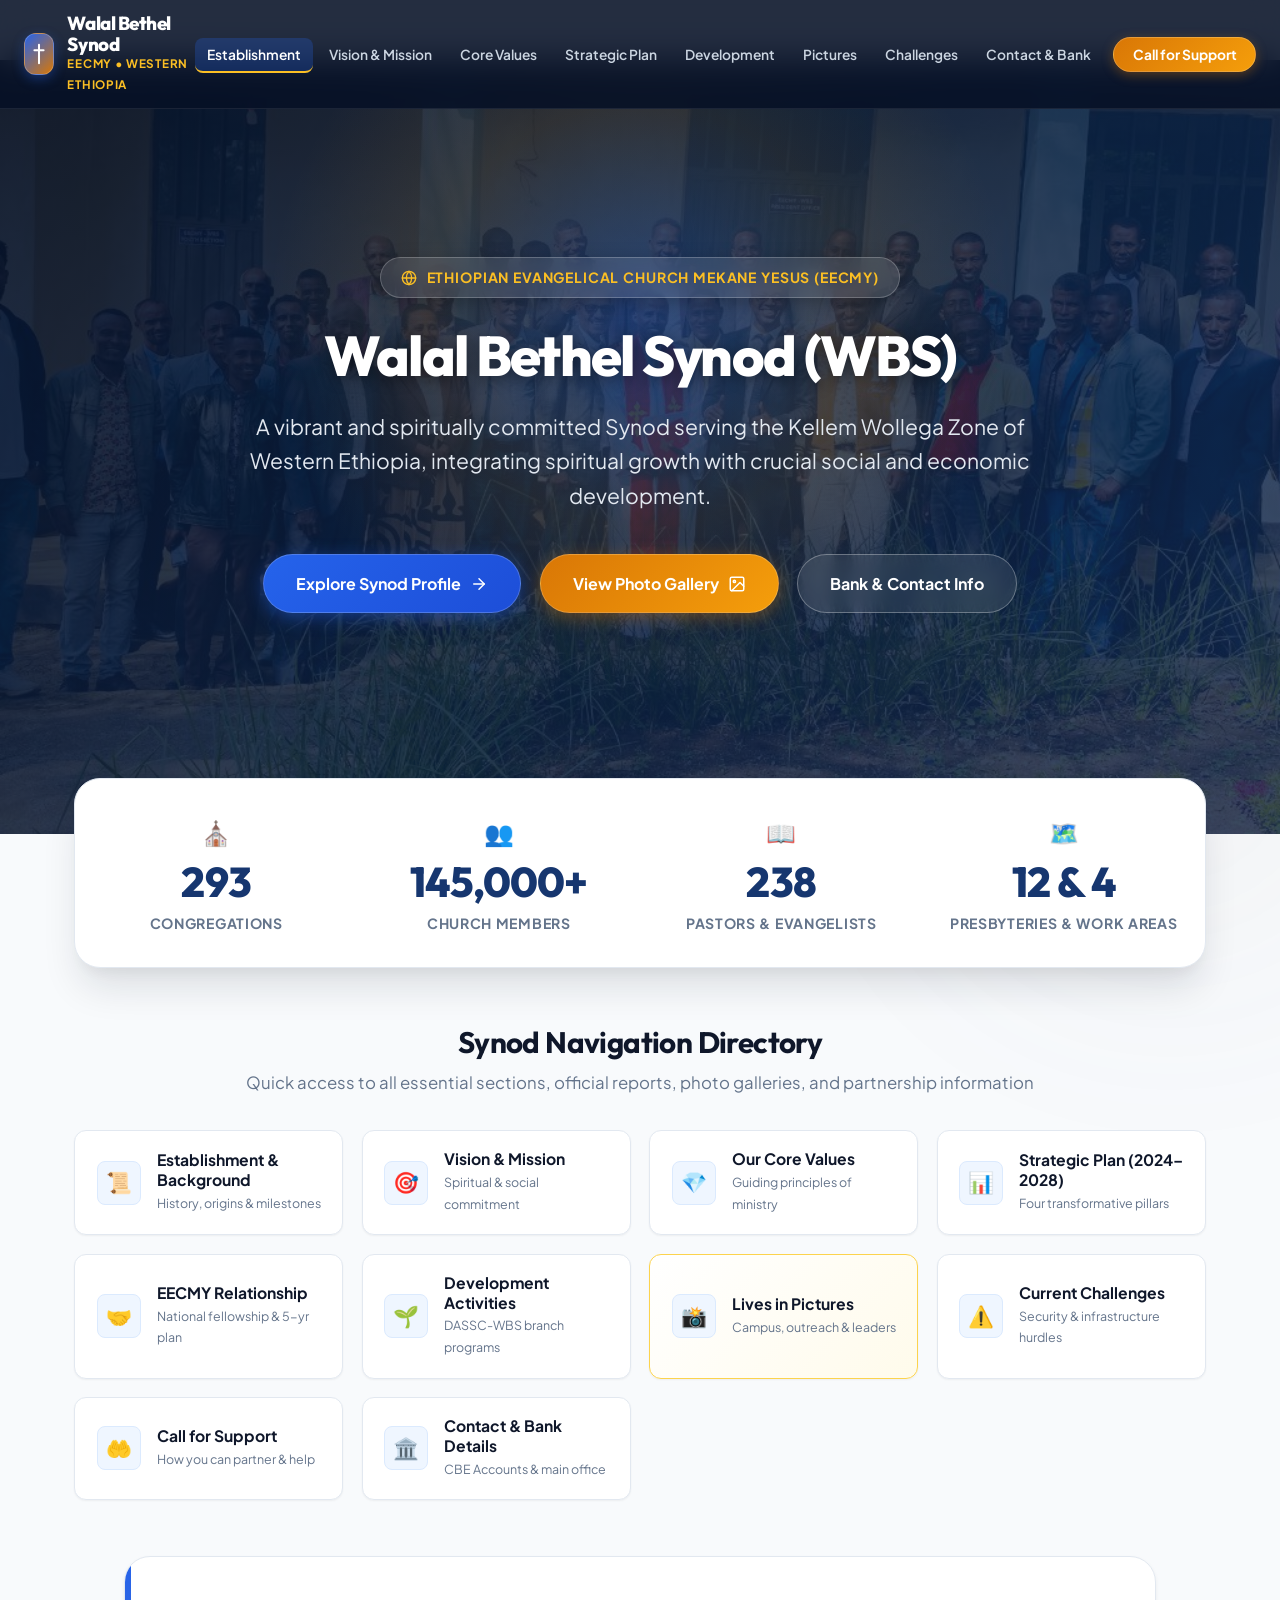
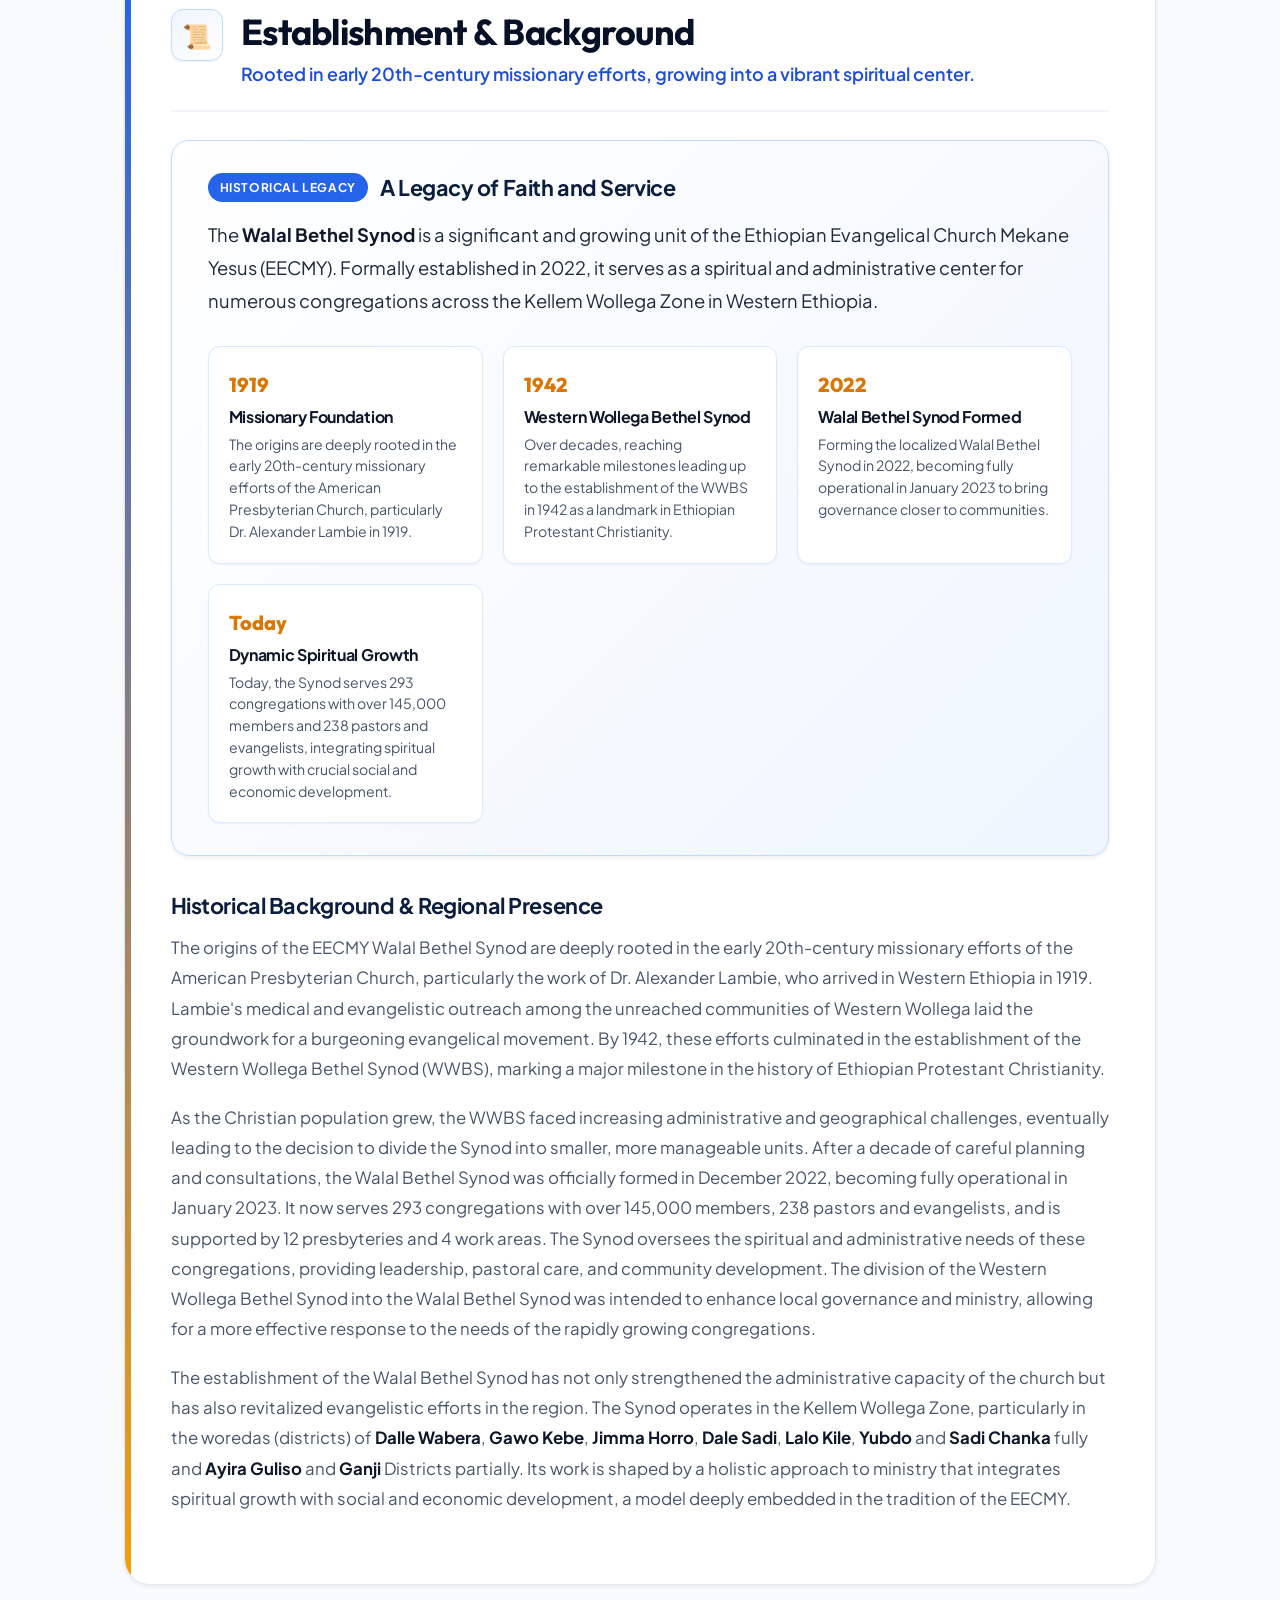
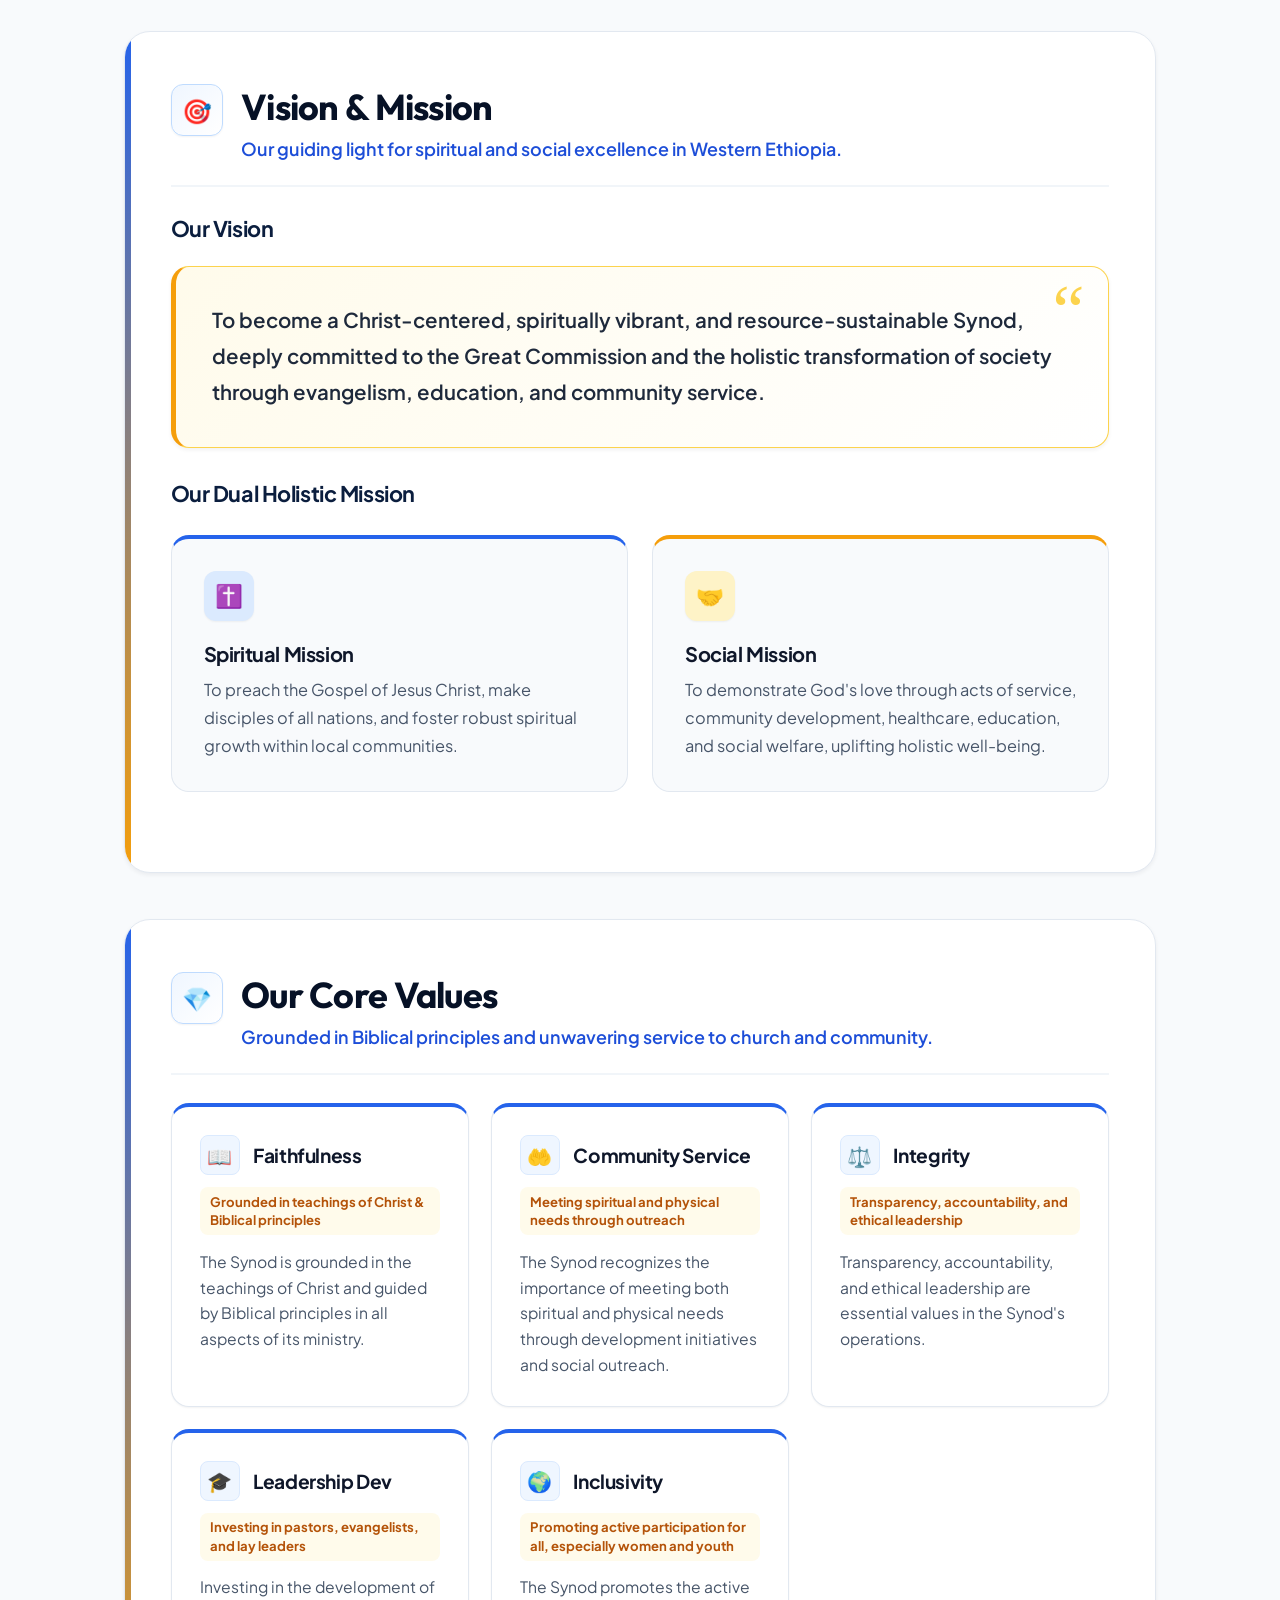
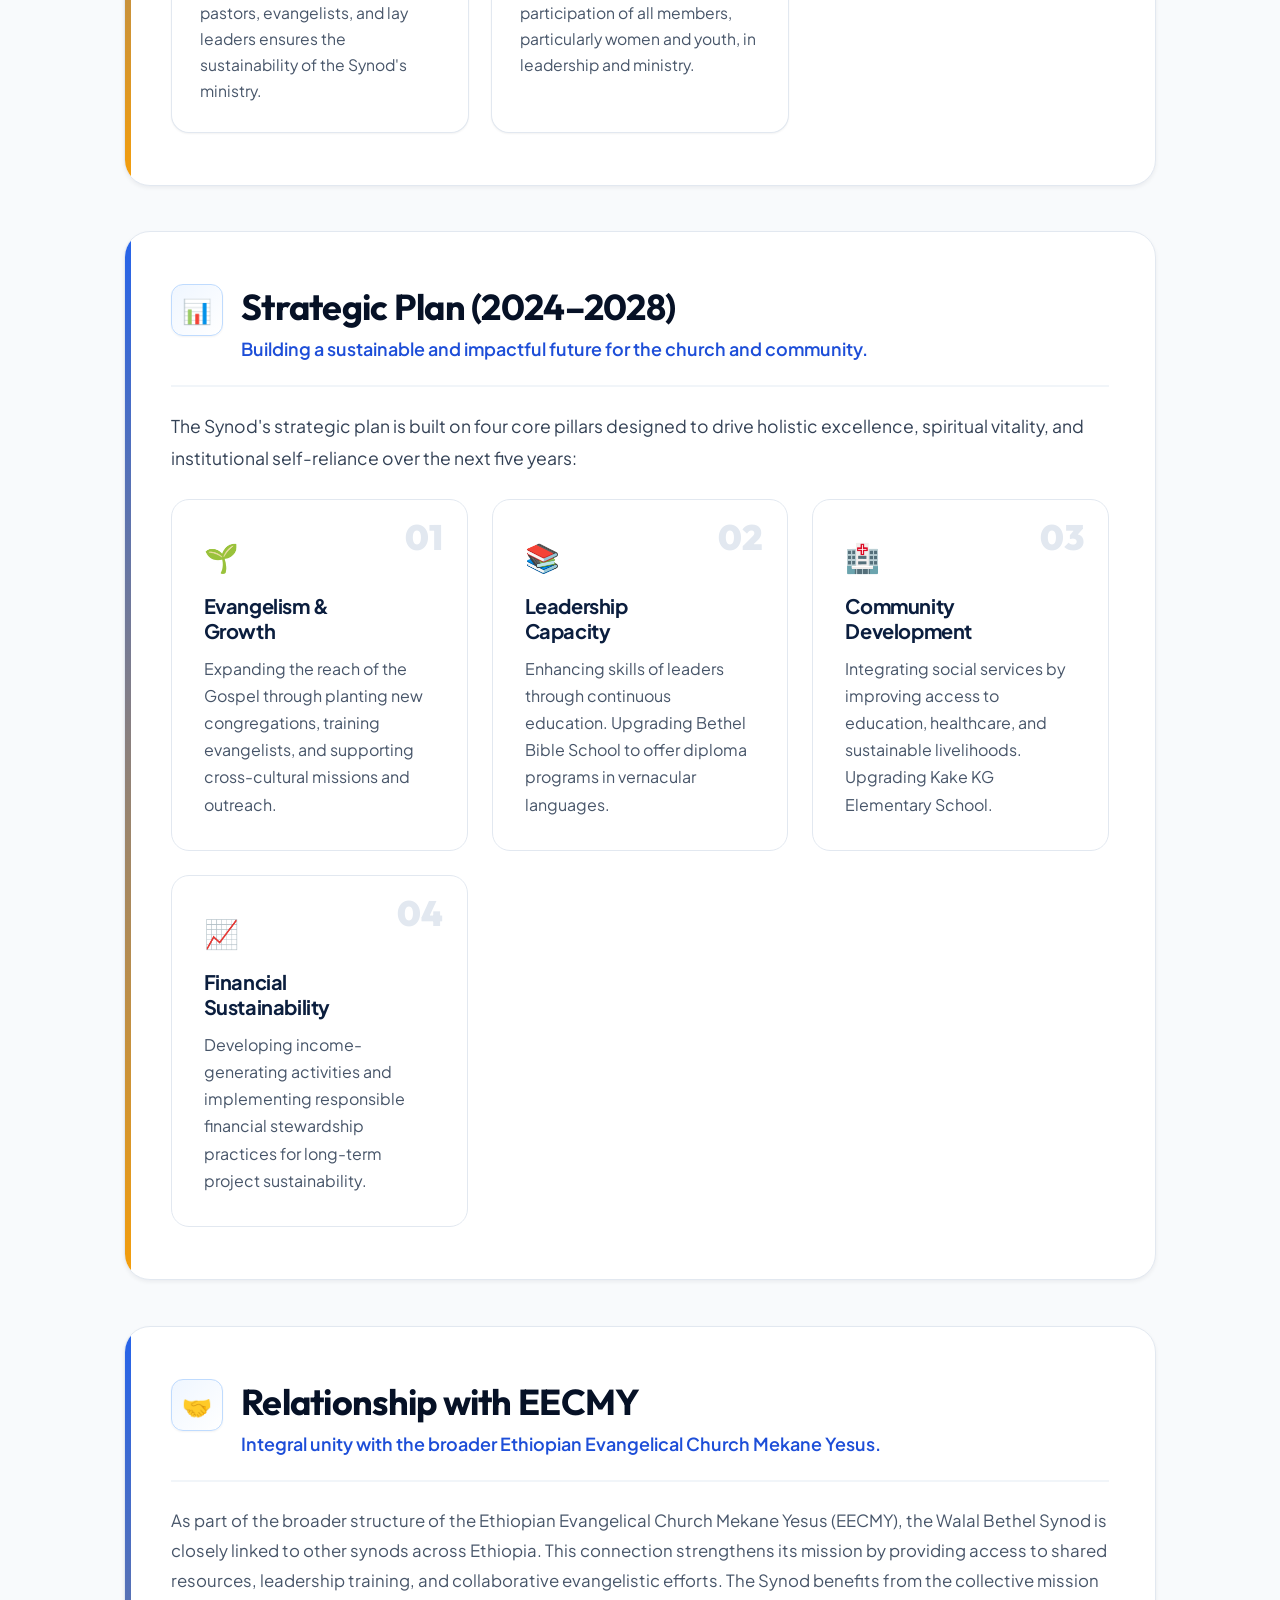
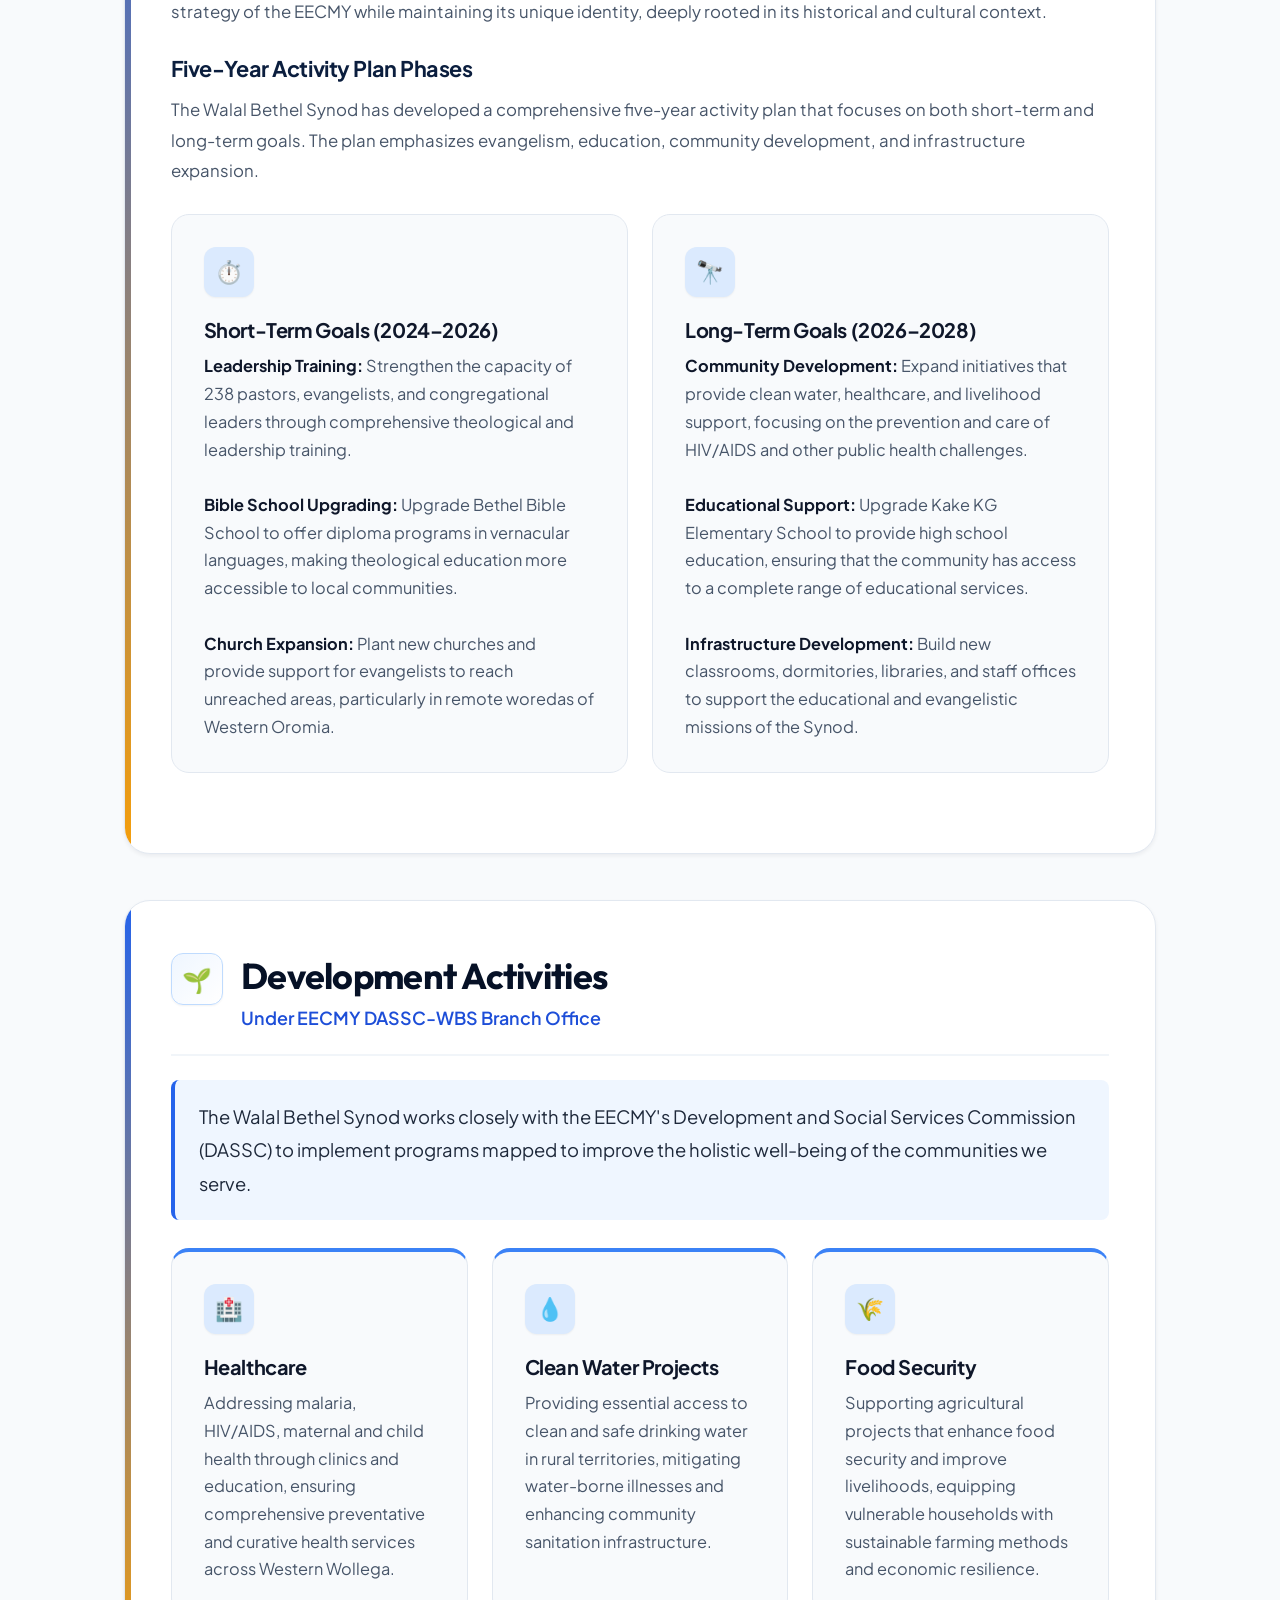
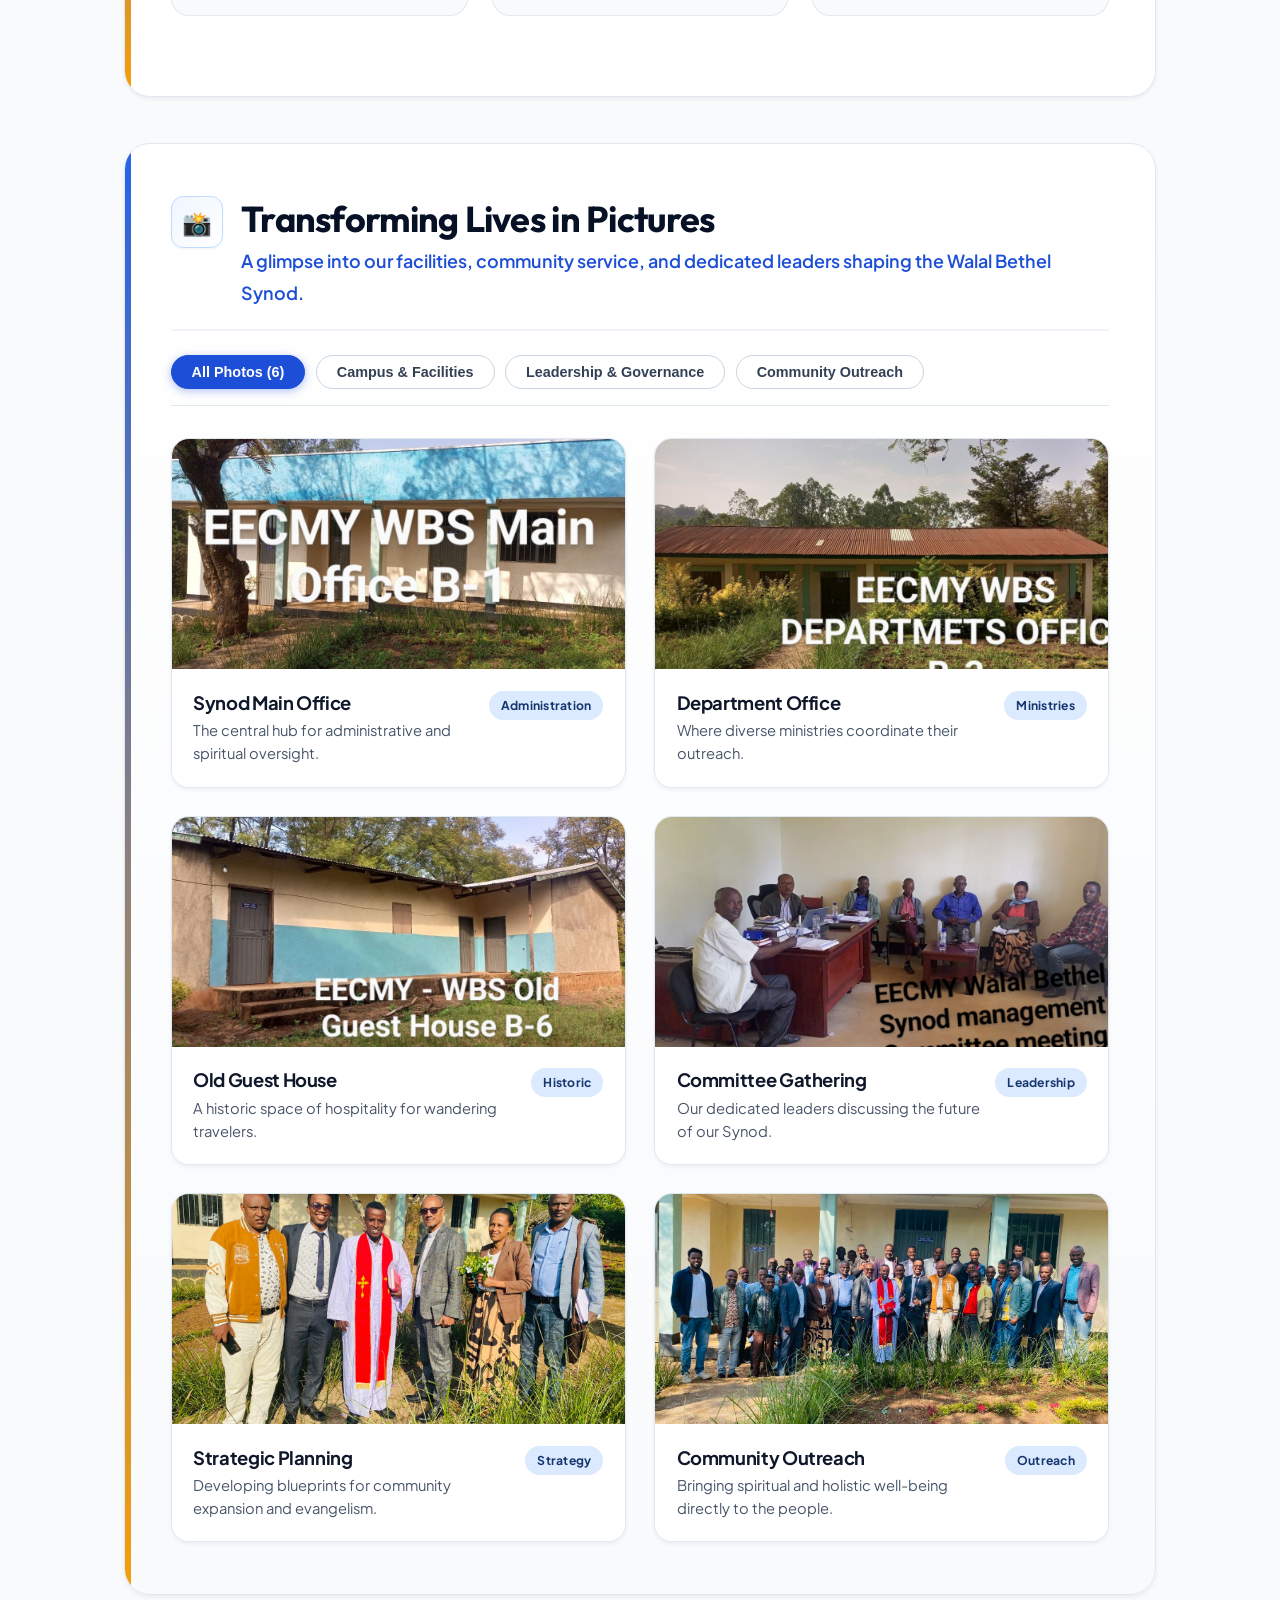
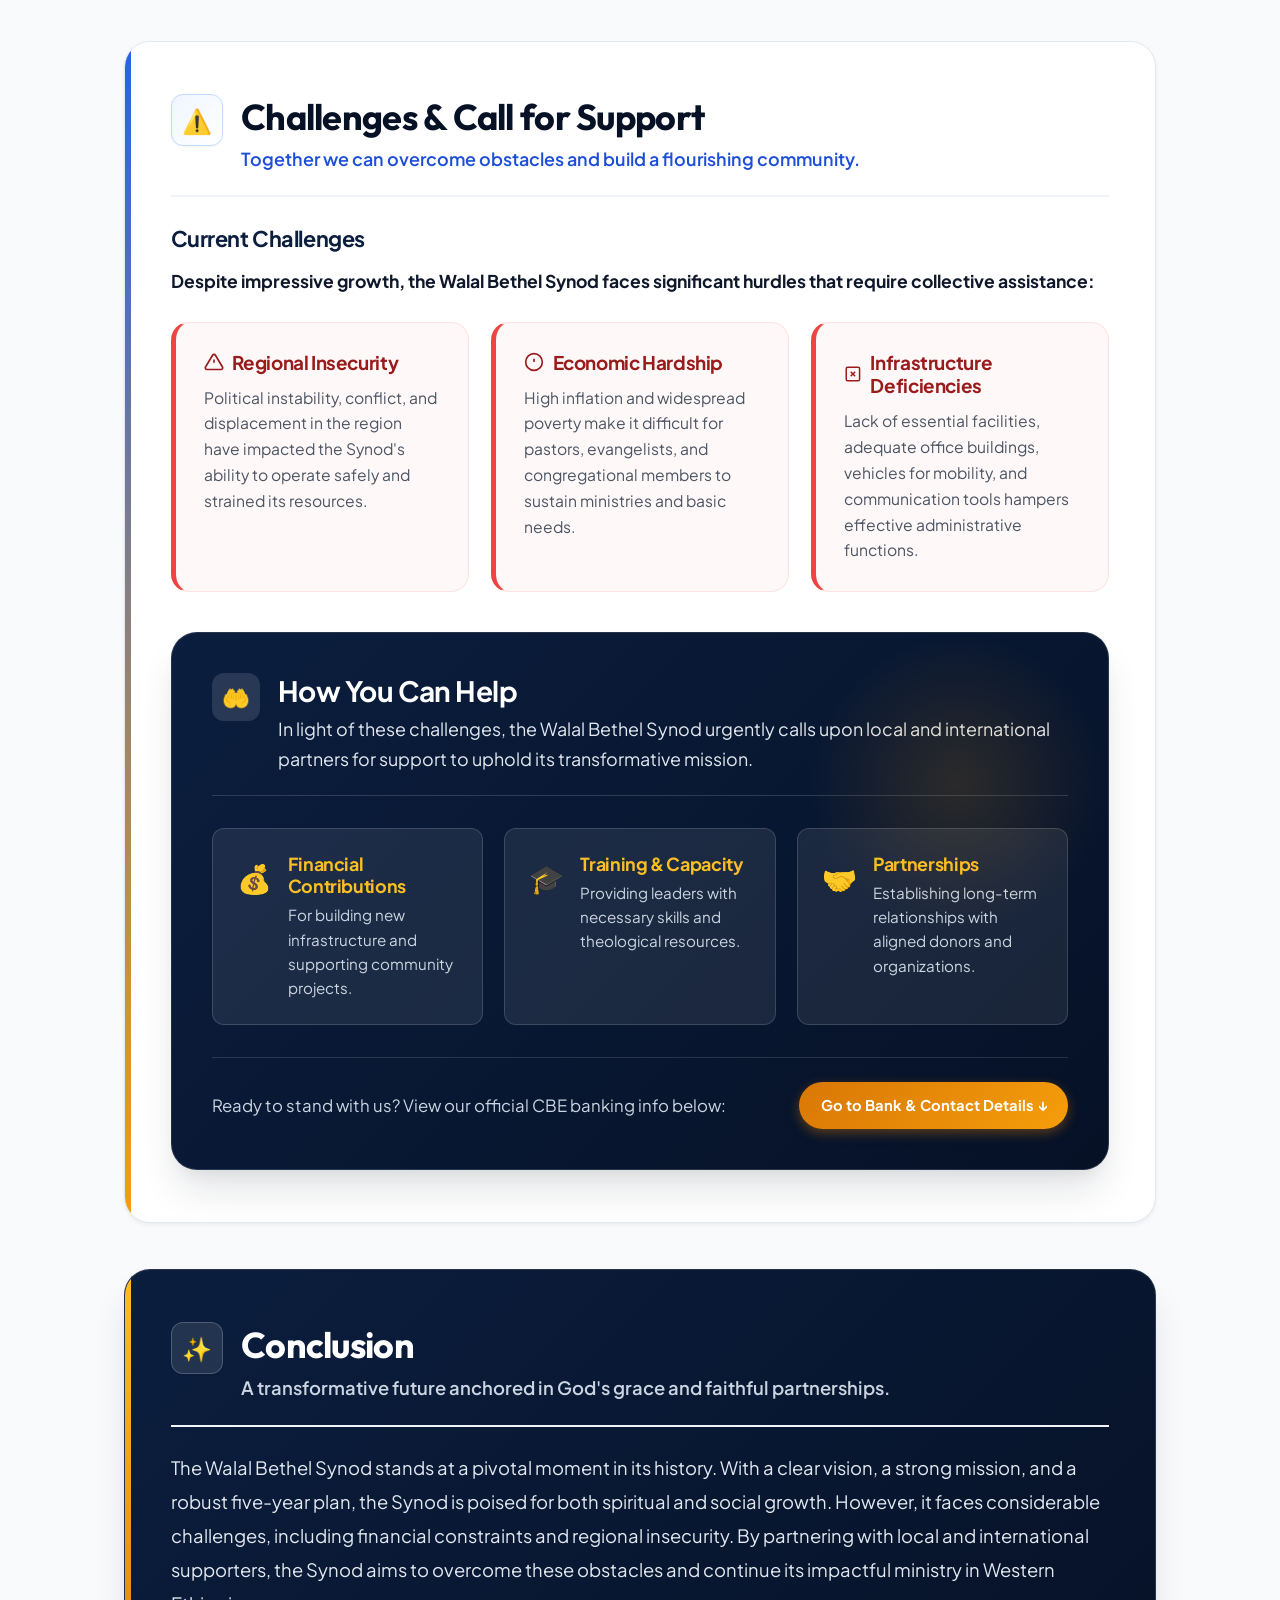
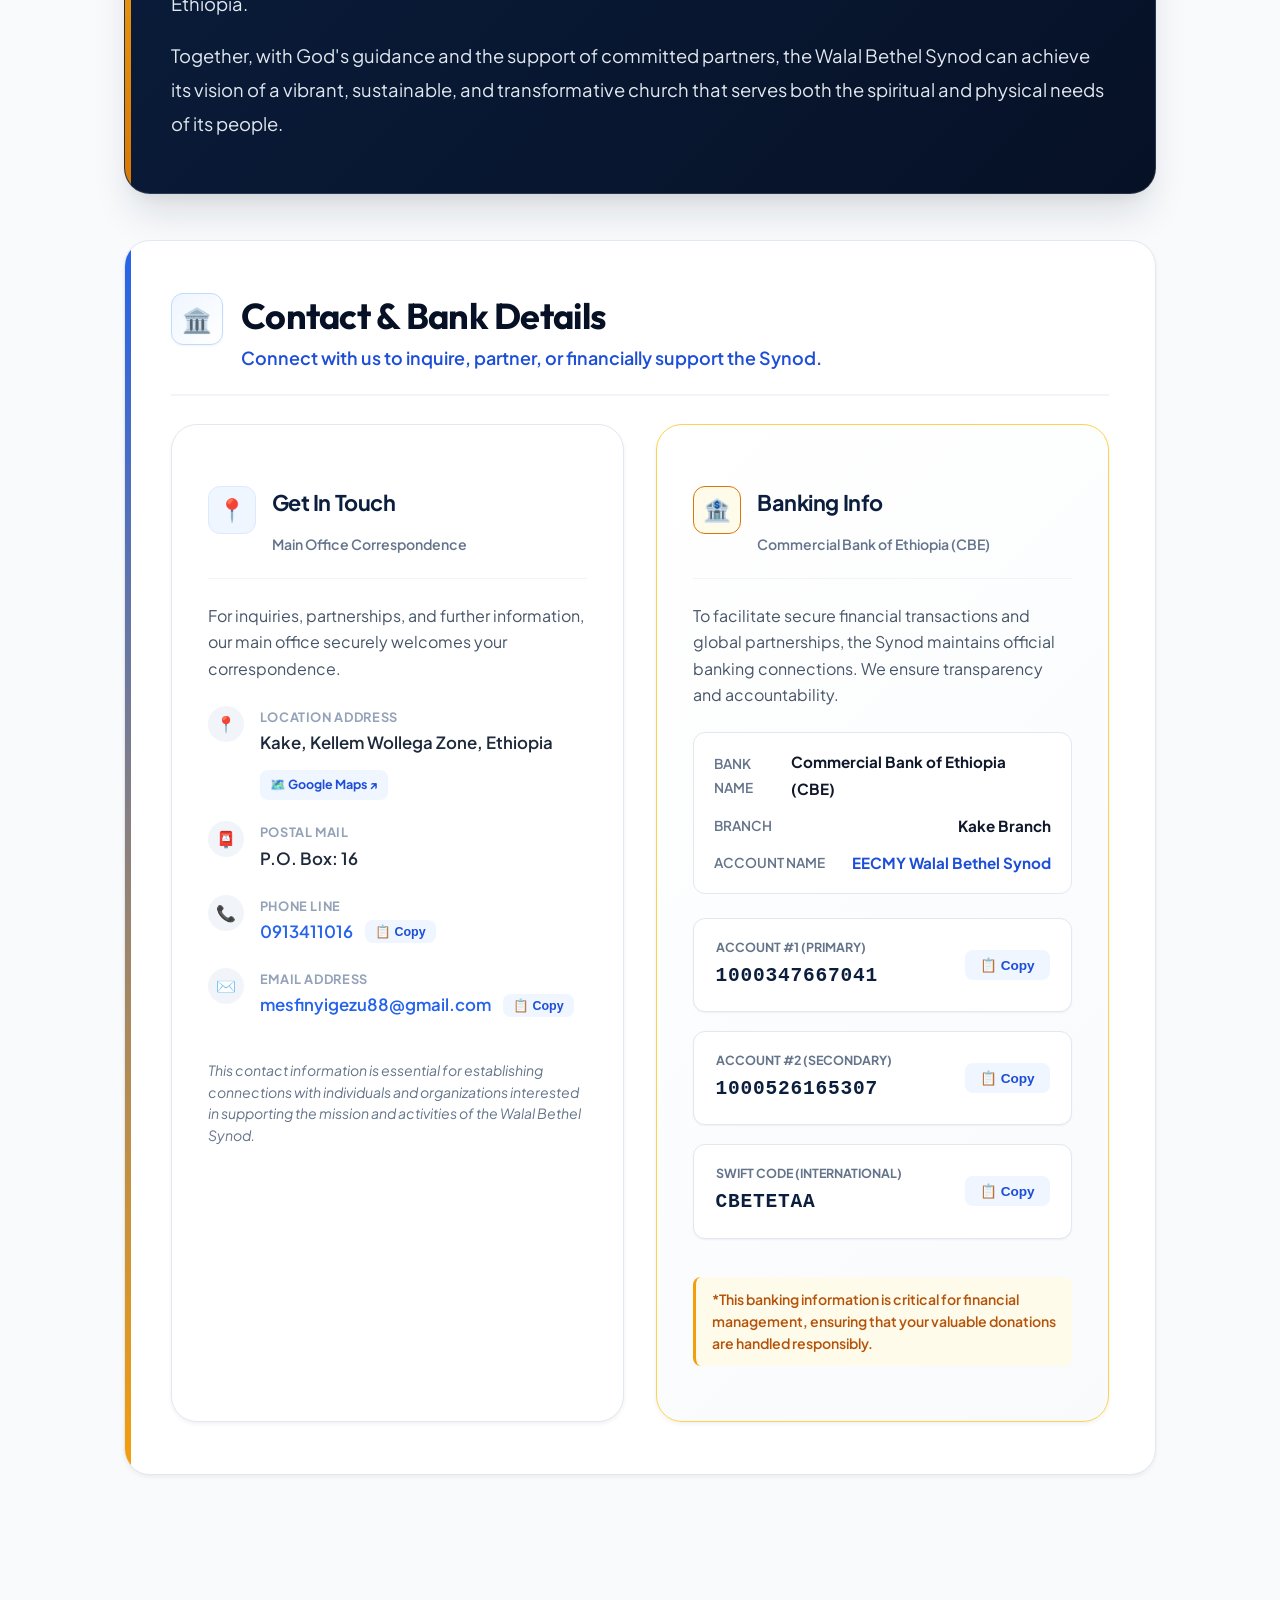
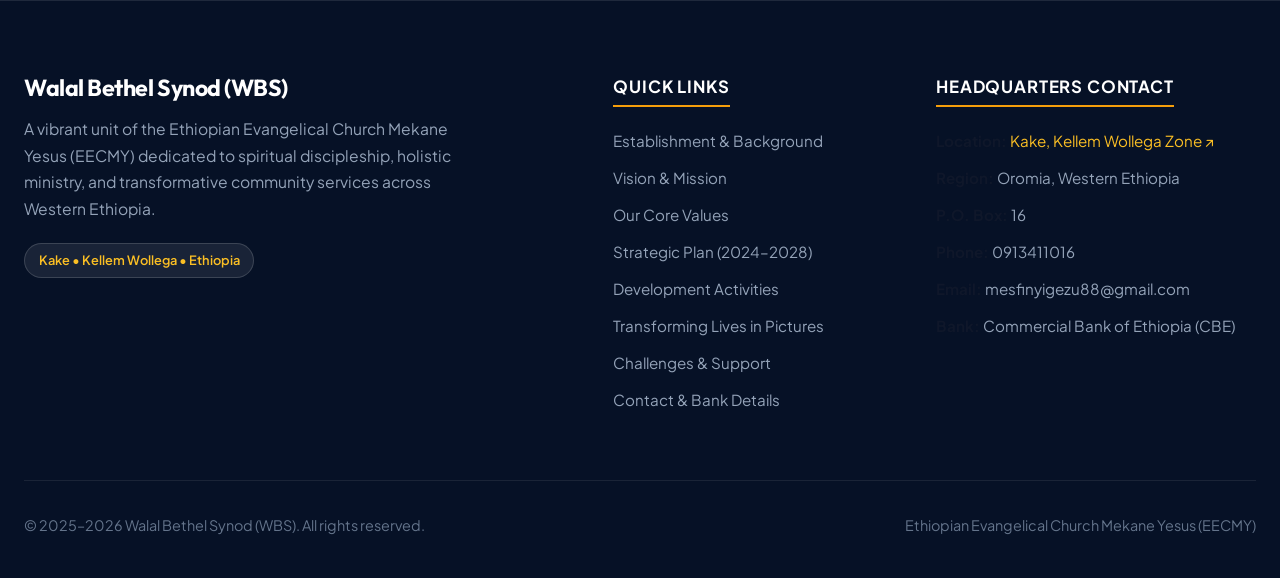
==== commit 83320e21: "Add new content, Google Maps location, and enhanced modern UI design" ====
--- a/index.html
+++ b/index.html
@@ -6,16 +6,15 @@
   <meta name="robots" content="index, follow" />
   <meta name="google-site-verification" content="aWHHOOjP7blgzDgQkilY9R3Uo_AC_GavhkNgjJo4C5k" />
   
-  <title>Walal Bethel Synod - Official Evangelical Church Website in Ethiopia</title>
-  <meta name="description" content="Official site of Walal Bethel Synod (WBS) — an evangelical church in Kelam Wollega, Ethiopia, spreading the gospel and serving the Oromo community." />
-  <meta name="keywords" content="Walal Bethel Synod, Evangelical Church, Ethiopia, Oromo Church, WBS, Gospel Ethiopia, Presbyterian missionaries, Western Wollega, Kake Town" />
+  <title>Walal Bethel Synod - Ethiopian Evangelical Church Mekane Yesus (EECMY)</title>
+  <meta name="description" content="Official website of Walal Bethel Synod (WBS) — Ethiopian Evangelical Church Mekane Yesus (EECMY) in Kellem Wollega Zone, Ethiopia. Discover our legacy, mission, strategic plan, pictures, and ways to partner." />
+  <meta name="keywords" content="Walal Bethel Synod, EECMY, Ethiopian Evangelical Church Mekane Yesus, Kake, Kellem Wollega, Western Ethiopia, Oromo Church, Bethel Bible School, DASSC, Alexander Lambie, WWBS" />
   <meta name="author" content="Walal Bethel Synod" />
   
-  <meta property="og:title" content="Walal Bethel Synod - WBS" />
-  <meta property="og:description" content="Evangelical outreach and spiritual service in Western Ethiopia. Learn about our history, mission, and growing community." />
+  <meta property="og:title" content="Walal Bethel Synod (WBS) - EECMY" />
+  <meta property="og:description" content="Spiritual discipleship and holistic transformation in Western Ethiopia. Explore our history, vision, community development, pictures, and official bank details." />
   <meta property="og:type" content="website" />
-  <meta property="og:image" content="https://yourdomain.com/thumbnail.jpg" />
-  <meta property="og:url" content="https://your-deployed-site-link" />
+  <meta property="og:image" content="IMG_20231221_125155_199.jpg" />
   
   <link rel="icon" href="favicon.ico" type="image/x-icon" />
   <link rel="sitemap" type="application/xml" title="Sitemap" href="sitemap.xml" />
@@ -31,10 +30,14 @@
   <!-- Reading Progress Bar -->
   <div id="reading-progress"></div>
 
+  <!-- Ambient Background Particle Lights -->
+  <div class="ambient-glow orb-1" aria-hidden="true"></div>
+  <div class="ambient-glow orb-2" aria-hidden="true"></div>
+
   <!-- Top Sticky Navigation Bar -->
-  <nav class="site-nav">
+  <nav class="site-nav" id="siteNav">
     <div class="nav-container">
-      <a href="#top" class="nav-brand">
+      <a href="#top" class="nav-brand" aria-label="Walal Bethel Synod Home">
         <div class="brand-icon">
           <!-- Cross / Church SVG Icon -->
           <svg width="22" height="22" viewBox="0 0 24 24" fill="none" stroke="currentColor" stroke-width="2.2" stroke-linecap="round" stroke-linejoin="round">
@@ -50,19 +53,19 @@
       <!-- Desktop Nav Links -->
       <ul class="nav-menu" id="navMenu">
         <li><a href="#establishment" class="nav-link">Establishment</a></li>
-        <li><a href="#vision" class="nav-link">Vision & Mission</a></li>
+        <li><a href="#vision" class="nav-link">Vision &amp; Mission</a></li>
         <li><a href="#values" class="nav-link">Core Values</a></li>
-        <li><a href="#relationship" class="nav-link">EECMY Relation</a></li>
         <li><a href="#plan" class="nav-link">Strategic Plan</a></li>
+        <li><a href="#development" class="nav-link">Development</a></li>
+        <li><a href="#gallery" class="nav-link">Pictures</a></li>
         <li><a href="#challenges" class="nav-link">Challenges</a></li>
-        <li><a href="#development" class="nav-link">Development</a></li>
-        <li><a href="#contact" class="nav-link">Contact</a></li>
+        <li><a href="#contact" class="nav-link">Contact &amp; Bank</a></li>
         <li><a href="#support" class="nav-link nav-cta-btn">Call for Support</a></li>
       </ul>
 
       <!-- Mobile Hamburger Button -->
       <button class="mobile-toggle-btn" id="mobileToggleBtn" aria-label="Toggle navigation menu" aria-expanded="false">
-        ☰ Menu
+        <span class="toggle-icon">☰</span> Menu
       </button>
     </div>
   </nav>
@@ -70,7 +73,7 @@
   <!-- Hero Header Section -->
   <header class="hero-wrapper" id="top">
     <div class="hero-overlay-glow"></div>
-    <div class="hero-content">
+    <div class="hero-content reveal-on-scroll">
       <div class="hero-pill-badge">
         <svg width="16" height="16" viewBox="0 0 24 24" fill="none" stroke="currentColor" stroke-width="2" stroke-linecap="round" stroke-linejoin="round">
           <circle cx="12" cy="12" r="10"></circle>
@@ -79,8 +82,10 @@
         </svg>
         <span>Ethiopian Evangelical Church Mekane Yesus (EECMY)</span>
       </div>
-      <h1>Walal Bethel Synod (WBS)</h1>
-      <p>A vibrant and spiritually committed Synod serving the Kellem Wollega Zone of Western Ethiopia.</p>
+      <h1 class="hero-title">Walal Bethel Synod (WBS)</h1>
+      <p class="hero-subtitle">
+        A vibrant and spiritually committed Synod serving the Kellem Wollega Zone of Western Ethiopia, integrating spiritual growth with crucial social and economic development.
+      </p>
       
       <div class="hero-actions">
         <a href="#establishment" class="btn-primary">
@@ -90,83 +95,123 @@
             <polyline points="12 5 19 12 12 19"></polyline>
           </svg>
         </a>
-        <a href="#support" class="btn-gold">
-          <span>Call for Support</span>
+        <a href="#gallery" class="btn-gold">
+          <span>View Photo Gallery</span>
           <svg width="18" height="18" viewBox="0 0 24 24" fill="none" stroke="currentColor" stroke-width="2" stroke-linecap="round" stroke-linejoin="round">
-            <path d="M20.84 4.61a5.5 5.5 0 0 0-7.78 0L12 5.67l-1.06-1.06a5.5 5.5 0 0 0-7.78 7.78l1.06 1.06L12 21.23l7.78-7.78 1.06-1.06a5.5 5.5 0 0 0 0-7.78z"></path>
+            <rect x="3" y="3" width="18" height="18" rx="2" ry="2"></rect>
+            <circle cx="8.5" cy="8.5" r="1.5"></circle>
+            <polyline points="21 15 16 10 5 21"></polyline>
           </svg>
         </a>
         <a href="#contact" class="btn-outline">
-          <span>Bank & Contact</span>
+          <span>Bank & Contact Info</span>
         </a>
       </div>
     </div>
   </header>
 
-  <!-- Key Statistics Banner -->
+  <!-- Key Statistics Banner with Live Counter Animation -->
   <section class="stats-container" aria-label="Key Synod Metrics">
-    <div class="stats-card-grid">
-      <div class="stat-item">
-        <div class="stat-number">293</div>
+    <div class="stats-card-grid reveal-on-scroll">
+      <div class="stat-item" data-tilt>
+        <div class="stat-icon-wrap">⛪</div>
+        <div class="stat-number" data-target="293" data-suffix="">293</div>
         <div class="stat-label">Congregations</div>
       </div>
-      <div class="stat-item">
-        <div class="stat-number">145,000+</div>
+      <div class="stat-item" data-tilt>
+        <div class="stat-icon-wrap">👥</div>
+        <div class="stat-number" data-target="145000" data-suffix="+" data-format="comma">145,000+</div>
         <div class="stat-label">Church Members</div>
       </div>
-      <div class="stat-item">
-        <div class="stat-number">238</div>
+      <div class="stat-item" data-tilt>
+        <div class="stat-icon-wrap">📖</div>
+        <div class="stat-number" data-target="238" data-suffix="">238</div>
         <div class="stat-label">Pastors & Evangelists</div>
       </div>
-      <div class="stat-item">
-        <div class="stat-number">12 & 4</div>
-        <div class="stat-label">Presbyteries & Work Areas</div>
+      <div class="stat-item" data-tilt>
+        <div class="stat-icon-wrap">🗺️</div>
+        <div class="stat-number" data-target="16" data-display="12 &amp; 4">12 &amp; 4</div>
+        <div class="stat-label">Presbyteries &amp; Work Areas</div>
       </div>
     </div>
   </section>
 
   <!-- Quick Directory / Table of Contents -->
-  <section class="quick-nav-section">
+  <section class="quick-nav-section reveal-on-scroll">
     <div class="quick-nav-header">
       <h2>Synod Navigation Directory</h2>
-      <p>Quick access to all essential sections, official reports, and partnership information</p>
+      <p>Quick access to all essential sections, official reports, photo galleries, and partnership information</p>
     </div>
     <div class="quick-nav-grid">
       <a href="#establishment" class="quick-nav-card">
         <div class="quick-nav-icon">📜</div>
-        <div class="quick-nav-title">Establishment And Background</div>
+        <div class="quick-nav-text-col">
+          <div class="quick-nav-title">Establishment &amp; Background</div>
+          <span class="quick-nav-sub">History, origins &amp; milestones</span>
+        </div>
       </a>
       <a href="#vision" class="quick-nav-card">
         <div class="quick-nav-icon">🎯</div>
-        <div class="quick-nav-title">Vision And Mission</div>
+        <div class="quick-nav-text-col">
+          <div class="quick-nav-title">Vision &amp; Mission</div>
+          <span class="quick-nav-sub">Spiritual &amp; social commitment</span>
+        </div>
       </a>
       <a href="#values" class="quick-nav-card">
         <div class="quick-nav-icon">💎</div>
-        <div class="quick-nav-title">Core Values</div>
+        <div class="quick-nav-text-col">
+          <div class="quick-nav-title">Our Core Values</div>
+          <span class="quick-nav-sub">Guiding principles of ministry</span>
+        </div>
+      </a>
+      <a href="#plan" class="quick-nav-card">
+        <div class="quick-nav-icon">📊</div>
+        <div class="quick-nav-text-col">
+          <div class="quick-nav-title">Strategic Plan (2024–2028)</div>
+          <span class="quick-nav-sub">Four transformative pillars</span>
+        </div>
       </a>
       <a href="#relationship" class="quick-nav-card">
         <div class="quick-nav-icon">🤝</div>
-        <div class="quick-nav-title">Relationship with EECMY</div>
-      </a>
-      <a href="#plan" class="quick-nav-card">
-        <div class="quick-nav-icon">📊</div>
-        <div class="quick-nav-title">Strategic Plan (2024–2028)</div>
+        <div class="quick-nav-text-col">
+          <div class="quick-nav-title">EECMY Relationship</div>
+          <span class="quick-nav-sub">National fellowship &amp; 5-yr plan</span>
+        </div>
+      </a>
+      <a href="#development" class="quick-nav-card">
+        <div class="quick-nav-icon">🌱</div>
+        <div class="quick-nav-text-col">
+          <div class="quick-nav-title">Development Activities</div>
+          <span class="quick-nav-sub">DASSC-WBS branch programs</span>
+        </div>
+      </a>
+      <a href="#gallery" class="quick-nav-card highlight-card">
+        <div class="quick-nav-icon">📸</div>
+        <div class="quick-nav-text-col">
+          <div class="quick-nav-title">Lives in Pictures</div>
+          <span class="quick-nav-sub">Campus, outreach &amp; leaders</span>
+        </div>
       </a>
       <a href="#challenges" class="quick-nav-card">
         <div class="quick-nav-icon">⚠️</div>
-        <div class="quick-nav-title">Challenges</div>
+        <div class="quick-nav-text-col">
+          <div class="quick-nav-title">Current Challenges</div>
+          <span class="quick-nav-sub">Security &amp; infrastructure hurdles</span>
+        </div>
       </a>
       <a href="#support" class="quick-nav-card">
         <div class="quick-nav-icon">🤲</div>
-        <div class="quick-nav-title">Call for Support</div>
-      </a>
-      <a href="#development" class="quick-nav-card">
-        <div class="quick-nav-icon">🌱</div>
-        <div class="quick-nav-title">Development Activities</div>
+        <div class="quick-nav-text-col">
+          <div class="quick-nav-title">Call for Support</div>
+          <span class="quick-nav-sub">How you can partner &amp; help</span>
+        </div>
       </a>
       <a href="#contact" class="quick-nav-card">
         <div class="quick-nav-icon">🏛️</div>
-        <div class="quick-nav-title">Contact & Bank Details</div>
+        <div class="quick-nav-text-col">
+          <div class="quick-nav-title">Contact &amp; Bank Details</div>
+          <span class="quick-nav-sub">CBE Accounts &amp; main office</span>
+        </div>
       </a>
     </div>
   </section>
@@ -175,20 +220,48 @@
   <main class="main-content-flow">
     
     <!-- 1. Establishment & Background -->
-    <article id="establishment" class="detail-section">
+    <article id="establishment" class="detail-section reveal-on-scroll">
       <div class="section-badge-header">
         <div class="section-icon-badge">📜</div>
-        <h2>Establishment & Background</h2>
-      </div>
-
-      <h3>Introduction</h3>
-      <div class="callout-box">
-        <p>The Walal Bethel Synod is a significant and growing unit of the Ethiopian Evangelical Church Mekane Yesus (EECMY).</p>
-        <p>Formally established in 2022, it serves as a spiritual and administrative center for numerous congregations across the Kellem Wollega Zone in Western Ethiopia.</p>
-        <p style="margin-bottom: 0;">This document provides a detailed overview of the Synods historical background, vision, mission, organizational structure, challenges, and future strategies, calling for support to further its mission.</p>
-      </div>
-        
-      <h3>Historical Background</h3>
+        <div class="section-heading-group">
+          <h2>Establishment &amp; Background</h2>
+          <p class="section-lead-subtitle">Rooted in early 20th-century missionary efforts, growing into a vibrant spiritual center.</p>
+        </div>
+      </div>
+
+      <div class="legacy-highlight-box">
+        <div class="legacy-highlight-header">
+          <span class="pill-tag">Historical Legacy</span>
+          <h3>A Legacy of Faith and Service</h3>
+        </div>
+        <p class="lead-highlight-text">
+          The <strong>Walal Bethel Synod</strong> is a significant and growing unit of the Ethiopian Evangelical Church Mekane Yesus (EECMY). Formally established in 2022, it serves as a spiritual and administrative center for numerous congregations across the Kellem Wollega Zone in Western Ethiopia.
+        </p>
+        <div class="milestones-timeline-grid">
+          <div class="milestone-card">
+            <div class="milestone-year">1919</div>
+            <h5>Missionary Foundation</h5>
+            <p>The origins are deeply rooted in the early 20th-century missionary efforts of the American Presbyterian Church, particularly Dr. Alexander Lambie in 1919.</p>
+          </div>
+          <div class="milestone-card">
+            <div class="milestone-year">1942</div>
+            <h5>Western Wollega Bethel Synod</h5>
+            <p>Over decades, reaching remarkable milestones leading up to the establishment of the WWBS in 1942 as a landmark in Ethiopian Protestant Christianity.</p>
+          </div>
+          <div class="milestone-card">
+            <div class="milestone-year">2022</div>
+            <h5>Walal Bethel Synod Formed</h5>
+            <p>Forming the localized Walal Bethel Synod in 2022, becoming fully operational in January 2023 to bring governance closer to communities.</p>
+          </div>
+          <div class="milestone-card">
+            <div class="milestone-year">Today</div>
+            <h5>Dynamic Spiritual Growth</h5>
+            <p>Today, the Synod serves 293 congregations with over 145,000 members and 238 pastors and evangelists, integrating spiritual growth with crucial social and economic development.</p>
+          </div>
+        </div>
+      </div>
+
+      <h3>Historical Background &amp; Regional Presence</h3>
       <p>
         The origins of the EECMY Walal Bethel Synod are deeply rooted in the early 20th-century missionary efforts of the American Presbyterian Church, particularly the work of Dr. Alexander Lambie, who arrived in Western Ethiopia in 1919. Lambie's medical and evangelistic outreach among the unreached communities of Western Wollega laid the groundwork for a burgeoning evangelical movement. By 1942, these efforts culminated in the establishment of the Western Wollega Bethel Synod (WWBS), marking a major milestone in the history of Ethiopian Protestant Christianity.
       </p>
@@ -196,94 +269,166 @@
         As the Christian population grew, the WWBS faced increasing administrative and geographical challenges, eventually leading to the decision to divide the Synod into smaller, more manageable units. After a decade of careful planning and consultations, the Walal Bethel Synod was officially formed in December 2022, becoming fully operational in January 2023. It now serves 293 congregations with over 145,000 members, 238 pastors and evangelists, and is supported by 12 presbyteries and 4 work areas. The Synod oversees the spiritual and administrative needs of these congregations, providing leadership, pastoral care, and community development. The division of the Western Wollega Bethel Synod into the Walal Bethel Synod was intended to enhance local governance and ministry, allowing for a more effective response to the needs of the rapidly growing congregations.
       </p>
       <p>
-        The establishment of the Walal Bethel Synod has not only strengthened the administrative capacity of the church but has also revitalized evangelistic efforts in the region. The Synod operates in the Kellem Wollega Zone, particularly in the woredas (districts) of Dalle Wabera, Gawo Kebe, Jimma Horro, Dale Sadi, Lalo Kile, Yubdo and Sadi Chanka fully and Ayira Guliso and Ganji Districts partially. Its work is shaped by a holistic approach to ministry that integrates spiritual growth with social and economic development, a model deeply embedded in the tradition of the EECMY.
+        The establishment of the Walal Bethel Synod has not only strengthened the administrative capacity of the church but has also revitalized evangelistic efforts in the region. The Synod operates in the Kellem Wollega Zone, particularly in the woredas (districts) of <strong>Dalle Wabera</strong>, <strong>Gawo Kebe</strong>, <strong>Jimma Horro</strong>, <strong>Dale Sadi</strong>, <strong>Lalo Kile</strong>, <strong>Yubdo</strong> and <strong>Sadi Chanka</strong> fully and <strong>Ayira Guliso</strong> and <strong>Ganji</strong> Districts partially. Its work is shaped by a holistic approach to ministry that integrates spiritual growth with social and economic development, a model deeply embedded in the tradition of the EECMY.
       </p>
     </article>
 
     <!-- 2. Vision & Mission -->
-    <article id="vision" class="detail-section">
+    <article id="vision" class="detail-section reveal-on-scroll">
       <div class="section-badge-header">
         <div class="section-icon-badge">🎯</div>
-        <h2>Vision & Mission</h2>
-      </div>
-
-      <h3>Vision</h3>
-      <div class="callout-box amber">
-        <p style="font-size: 1.15rem; font-weight: 500; color: var(--slate-800); margin-bottom: 0;">
+        <div class="section-heading-group">
+          <h2>Vision &amp; Mission</h2>
+          <p class="section-lead-subtitle">Our guiding light for spiritual and social excellence in Western Ethiopia.</p>
+        </div>
+      </div>
+
+      <h3>Our Vision</h3>
+      <div class="callout-box amber vision-box">
+        <div class="vision-quote-icon">“</div>
+        <p class="vision-text">
           To become a Christ-centered, spiritually vibrant, and resource-sustainable Synod, deeply committed to the Great Commission and the holistic transformation of society through evangelism, education, and community service.
         </p>
       </div>
 
-      <h3>Mission</h3>
+      <h3>Our Dual Holistic Mission</h3>
       <div class="feature-card-grid">
-        <div class="sub-card">
+        <div class="sub-card mission-card spiritual">
           <div class="sub-card-icon">✝️</div>
           <h4>Spiritual Mission</h4>
-          <p><strong>Spiritual Mission:</strong> To preach the Gospel of Jesus Christ, make disciples of all nations, and foster spiritual growth within local communities.</p>
-        </div>
-        <div class="sub-card">
+          <p>
+            To preach the Gospel of Jesus Christ, make disciples of all nations, and foster robust spiritual growth within local communities.
+          </p>
+        </div>
+        <div class="sub-card mission-card social">
           <div class="sub-card-icon">🤝</div>
           <h4>Social Mission</h4>
-          <p><strong>Social Mission:</strong> To demonstrate Gods love through acts of service, community development, healthcare, education, and social welfare, uplifting the holistic well-being of the people it serves.</p>
+          <p>
+            To demonstrate God's love through acts of service, community development, healthcare, education, and social welfare, uplifting holistic well-being.
+          </p>
         </div>
       </div>
     </article>
 
-    <!-- 3. Core Values -->
-    <article id="values" class="detail-section">
+    <!-- 3. Our Core Values -->
+    <article id="values" class="detail-section reveal-on-scroll">
       <div class="section-badge-header">
         <div class="section-icon-badge">💎</div>
-        <h2>Core Values</h2>
+        <div class="section-heading-group">
+          <h2>Our Core Values</h2>
+          <p class="section-lead-subtitle">Grounded in Biblical principles and unwavering service to church and community.</p>
+        </div>
       </div>
 
       <div class="values-grid">
-        <div class="value-card">
+        <div class="value-card" data-tilt>
           <div class="value-card-header">
             <div class="value-card-icon">📖</div>
             <h4>Faithfulness</h4>
           </div>
-          <p><strong>Faithfulness: </strong>The Synod is grounded in the teachings of Christ and guided by Biblical principles in all aspects of its ministry.</p>
-        </div>
-
-        <div class="value-card">
+          <div class="value-badge-tag">Grounded in teachings of Christ &amp; Biblical principles</div>
+          <p>The Synod is grounded in the teachings of Christ and guided by Biblical principles in all aspects of its ministry.</p>
+        </div>
+
+        <div class="value-card" data-tilt>
           <div class="value-card-header">
             <div class="value-card-icon">🤲</div>
             <h4>Community Service</h4>
           </div>
-          <p><strong>Community Service: </strong>The Synod recognizes the importance of meeting both spiritual and physical needs through development initiatives and social outreach.</p>
-        </div>
-
-        <div class="value-card">
+          <div class="value-badge-tag">Meeting spiritual and physical needs through outreach</div>
+          <p>The Synod recognizes the importance of meeting both spiritual and physical needs through development initiatives and social outreach.</p>
+        </div>
+
+        <div class="value-card" data-tilt>
           <div class="value-card-header">
             <div class="value-card-icon">⚖️</div>
             <h4>Integrity</h4>
           </div>
-          <p><strong>Integrity: </strong>Transparency, accountability, and ethical leadership are essential values in the Synods operations.</p>
-        </div>
-
-        <div class="value-card">
+          <div class="value-badge-tag">Transparency, accountability, and ethical leadership</div>
+          <p>Transparency, accountability, and ethical leadership are essential values in the Synod's operations.</p>
+        </div>
+
+        <div class="value-card" data-tilt>
           <div class="value-card-header">
             <div class="value-card-icon">🎓</div>
-            <h4>Leadership Development</h4>
-          </div>
-          <p><strong>Leadership Development: </strong>Investing in the development of pastors, evangelists, and lay leaders ensures the sustainability of the Synods ministry.</p>
-        </div>
-
-        <div class="value-card">
+            <h4>Leadership Dev</h4>
+          </div>
+          <div class="value-badge-tag">Investing in pastors, evangelists, and lay leaders</div>
+          <p>Investing in the development of pastors, evangelists, and lay leaders ensures the sustainability of the Synod's ministry.</p>
+        </div>
+
+        <div class="value-card" data-tilt>
           <div class="value-card-header">
             <div class="value-card-icon">🌍</div>
             <h4>Inclusivity</h4>
           </div>
-          <p><strong>Inclusivity: </strong>The Synod promotes the active participation of all members, particularly women and youth, in leadership and ministry.</p>
+          <div class="value-badge-tag">Promoting active participation for all, especially women and youth</div>
+          <p>The Synod promotes the active participation of all members, particularly women and youth, in leadership and ministry.</p>
         </div>
       </div>
     </article>
 
-    <!-- 4. Relationship with EECMY -->
-    <article id="relationship" class="detail-section">
+    <!-- 4. Strategic Plan (2024–2028) -->
+    <article id="plan" class="detail-section reveal-on-scroll">
       <div class="section-badge-header">
-        <div class="section-icon-badge">🏛️</div>
-        <h2>Relationship with EECMY</h2>
+        <div class="section-icon-badge">📊</div>
+        <div class="section-heading-group">
+          <h2>Strategic Plan (2024–2028)</h2>
+          <p class="section-lead-subtitle">Building a sustainable and impactful future for the church and community.</p>
+        </div>
+      </div>
+
+      <p class="section-intro-text">
+        The Synod's strategic plan is built on four core pillars designed to drive holistic excellence, spiritual vitality, and institutional self-reliance over the next five years:
+      </p>
+
+      <div class="pillars-grid">
+        <div class="pillar-card" data-tilt>
+          <span class="pillar-num">01</span>
+          <div class="pillar-icon">🌱</div>
+          <h4>Evangelism &amp; Growth</h4>
+          <p>
+            Expanding the reach of the Gospel through planting new congregations, training evangelists, and supporting cross-cultural missions and outreach.
+          </p>
+        </div>
+
+        <div class="pillar-card" data-tilt>
+          <span class="pillar-num">02</span>
+          <div class="pillar-icon">📚</div>
+          <h4>Leadership Capacity</h4>
+          <p>
+            Enhancing skills of leaders through continuous education. Upgrading Bethel Bible School to offer diploma programs in vernacular languages.
+          </p>
+        </div>
+
+        <div class="pillar-card" data-tilt>
+          <span class="pillar-num">03</span>
+          <div class="pillar-icon">🏥</div>
+          <h4>Community Development</h4>
+          <p>
+            Integrating social services by improving access to education, healthcare, and sustainable livelihoods. Upgrading Kake KG Elementary School.
+          </p>
+        </div>
+
+        <div class="pillar-card" data-tilt>
+          <span class="pillar-num">04</span>
+          <div class="pillar-icon">📈</div>
+          <h4>Financial Sustainability</h4>
+          <p>
+            Developing income-generating activities and implementing responsible financial stewardship practices for long-term project sustainability.
+          </p>
+        </div>
+      </div>
+    </article>
+
+    <!-- 5. Relationship with EECMY & Five-Year Activity Plan -->
+    <article id="relationship" class="detail-section reveal-on-scroll">
+      <div class="section-badge-header">
+        <div class="section-icon-badge">🤝</div>
+        <div class="section-heading-group">
+          <h2>Relationship with EECMY</h2>
+          <p class="section-lead-subtitle">Integral unity with the broader Ethiopian Evangelical Church Mekane Yesus.</p>
+        </div>
       </div>
       
       <p>
@@ -292,7 +437,7 @@
         The Synod benefits from the collective mission strategy of the EECMY while maintaining its unique identity, deeply rooted in its historical and cultural context.
       </p>
 
-      <h3>Five-Year Activity Plan (2024-2028)</h3>
+      <h3>Five-Year Activity Plan Phases</h3>
       <p>
         The Walal Bethel Synod has developed a comprehensive five-year activity plan that focuses on both short-term and long-term goals. 
         The plan emphasizes evangelism, education, community development, and infrastructure expansion.
@@ -301,239 +446,349 @@
       <div class="feature-card-grid">
         <div class="sub-card">
           <div class="sub-card-icon">⏱️</div>
-          <h4>Short-Term Goals (2024-2026):</h4>
-          <p>
-            <strong>Leadership Training: </strong>Strengthen the capacity of 238 pastors, evangelists, and congregational leaders through comprehensive theological and leadership training. <br><br>
-            <strong>Bible School Upgrading: </strong> Upgrade Bethel Bible School to offer diploma programs in vernacular languages, making theological education more accessible to local communities.<br><br>
-            <strong>Church Expansion: </strong>Plant new churches and provide support for evangelists to reach unreached areas, particularly in remote woredas of Western Oromia.
+          <h4>Short-Term Goals (2024–2026)</h4>
+          <p>
+            <strong>Leadership Training:</strong> Strengthen the capacity of 238 pastors, evangelists, and congregational leaders through comprehensive theological and leadership training.<br><br>
+            <strong>Bible School Upgrading:</strong> Upgrade Bethel Bible School to offer diploma programs in vernacular languages, making theological education more accessible to local communities.<br><br>
+            <strong>Church Expansion:</strong> Plant new churches and provide support for evangelists to reach unreached areas, particularly in remote woredas of Western Oromia.
           </p>
         </div>
 
         <div class="sub-card">
           <div class="sub-card-icon">🔭</div>
-          <h4>Long-Term Goals (2026-2028):</h4>
-          <p>
-            <strong>Community Development: </strong>Expand initiatives that provide clean water, healthcare, and livelihood support, focusing on the prevention and care of HIV/AIDS and other public health challenges.<br><br>
-            <strong>Educational Support: </strong>Upgrade Kake KG Elementary School to provide high school education, ensuring that the community has access to a complete range of educational services.<br><br>
-            <strong>Infrastructure Development: </strong>Build new classrooms, dormitories, libraries, and staff offices to support the educational and evangelistic missions of the Synod.
+          <h4>Long-Term Goals (2026–2028)</h4>
+          <p>
+            <strong>Community Development:</strong> Expand initiatives that provide clean water, healthcare, and livelihood support, focusing on the prevention and care of HIV/AIDS and other public health challenges.<br><br>
+            <strong>Educational Support:</strong> Upgrade Kake KG Elementary School to provide high school education, ensuring that the community has access to a complete range of educational services.<br><br>
+            <strong>Infrastructure Development:</strong> Build new classrooms, dormitories, libraries, and staff offices to support the educational and evangelistic missions of the Synod.
           </p>
         </div>
       </div>
     </article>
 
-    <!-- 5. Strategic Plan (2024–2028) -->
-    <article id="plan" class="detail-section">
+    <!-- 6. Development Activities -->
+    <article id="development" class="detail-section reveal-on-scroll">
       <div class="section-badge-header">
-        <div class="section-icon-badge">📊</div>
-        <h2>Strategic Plan (2024–2028)</h2>
-      </div>
-
-      <h3>The Synods strategic plan is built on four key pillars</h3>
-
-      <div class="pillars-grid">
-        <div class="pillar-card">
-          <span class="pillar-num">01</span>
-          <h4>Evangelism & Church Growth</h4>
-          <p><strong>Evangelism & Church Growth: </strong>Expanding the reach of the Gospel through planting new congregations, training evangelists, and supporting cross-cultural and urban evangelism.</p>
-        </div>
-
-        <div class="pillar-card">
-          <span class="pillar-num">02</span>
-          <h4>Leadership And Capacity Development</h4>
-          <p><strong>Leadership And Capacity Development: </strong> Enhancing the skills of pastors and church leaders through continuous education and leadership training programs.</p>
-        </div>
-
-        <div class="pillar-card">
-          <span class="pillar-num">03</span>
-          <h4>Community Development</h4>
-          <p><strong>Community Development: </strong>Integrating social services with spiritual growth by improving access to education, healthcare, and sustainable livelihoods.</p>
-        </div>
-
-        <div class="pillar-card">
-          <span class="pillar-num">04</span>
-          <h4>Financial Sustainability</h4>
-          <p><strong>Financial Sustainability: </strong>Developing income-generating activities and implementing responsible financial stewardship practices to ensure long-term sustainability of both church and community programs.</p>
+        <div class="section-icon-badge">🌱</div>
+        <div class="section-heading-group">
+          <h2>Development Activities</h2>
+          <p class="section-lead-subtitle">Under EECMY DASSC-WBS Branch Office</p>
+        </div>
+      </div>
+
+      <p class="dev-branch-intro">
+        The Walal Bethel Synod works closely with the EECMY's Development and Social Services Commission (DASSC) to implement programs mapped to improve the holistic well-being of the communities we serve.
+      </p>
+
+      <div class="feature-card-grid">
+        <div class="sub-card dev-activity-card">
+          <div class="sub-card-icon">🏥</div>
+          <h4>Healthcare</h4>
+          <p>
+            Addressing malaria, HIV/AIDS, maternal and child health through clinics and education, ensuring comprehensive preventative and curative health services across Western Wollega.
+          </p>
+        </div>
+
+        <div class="sub-card dev-activity-card">
+          <div class="sub-card-icon">💧</div>
+          <h4>Clean Water Projects</h4>
+          <p>
+            Providing essential access to clean and safe drinking water in rural territories, mitigating water-borne illnesses and enhancing community sanitation infrastructure.
+          </p>
+        </div>
+
+        <div class="sub-card dev-activity-card">
+          <div class="sub-card-icon">🌾</div>
+          <h4>Food Security</h4>
+          <p>
+            Supporting agricultural projects that enhance food security and improve livelihoods, equipping vulnerable households with sustainable farming methods and economic resilience.
+          </p>
         </div>
       </div>
     </article>
 
-    <!-- 6. Challenges -->
-    <article id="challenges" class="detail-section">
+    <!-- 7. Transforming Lives in Pictures (NEW dedicated comprehensive section) -->
+    <article id="gallery" class="detail-section gallery-feature-section reveal-on-scroll">
+      <div class="section-badge-header">
+        <div class="section-icon-badge">📸</div>
+        <div class="section-heading-group">
+          <h2>Transforming Lives in Pictures</h2>
+          <p class="section-lead-subtitle">A glimpse into our facilities, community service, and dedicated leaders shaping the Walal Bethel Synod.</p>
+        </div>
+      </div>
+
+      <!-- Gallery Filter Chips -->
+      <div class="gallery-filter-bar">
+        <button class="filter-btn active" data-filter="all">All Photos (6)</button>
+        <button class="filter-btn" data-filter="facilities">Campus &amp; Facilities</button>
+        <button class="filter-btn" data-filter="leadership">Leadership &amp; Governance</button>
+        <button class="filter-btn" data-filter="outreach">Community Outreach</button>
+      </div>
+
+      <div class="image-gallery-grid" id="galleryGrid">
+        <!-- Photo 1: Synod Main Office -->
+        <div class="image-card" data-category="facilities" data-index="0" title="Click to enlarge Synod Main Office">
+          <div class="image-thumbnail-wrap">
+            <img src="IMG_20231205_114304_433~2.jpg" alt="Synod Main Office - central administrative hub" loading="lazy" />
+            <div class="image-zoom-overlay">
+              <span class="zoom-icon">🔍</span>
+              <span class="zoom-text">View Large</span>
+            </div>
+          </div>
+          <div class="image-card-caption">
+            <div class="caption-main">
+              <h5>Synod Main Office</h5>
+              <p class="image-desc-text">The central hub for administrative and spiritual oversight.</p>
+            </div>
+            <span class="image-badge">Administration</span>
+          </div>
+        </div>
+
+        <!-- Photo 2: Department Office -->
+        <div class="image-card" data-category="facilities" data-index="1" title="Click to enlarge Department Office">
+          <div class="image-thumbnail-wrap">
+            <img src="IMG_20231205_114304_709~2.jpg" alt="Department Office - diverse ministries" loading="lazy" />
+            <div class="image-zoom-overlay">
+              <span class="zoom-icon">🔍</span>
+              <span class="zoom-text">View Large</span>
+            </div>
+          </div>
+          <div class="image-card-caption">
+            <div class="caption-main">
+              <h5>Department Office</h5>
+              <p class="image-desc-text">Where diverse ministries coordinate their outreach.</p>
+            </div>
+            <span class="image-badge">Ministries</span>
+          </div>
+        </div>
+
+        <!-- Photo 3: Old Guest House -->
+        <div class="image-card" data-category="facilities" data-index="2" title="Click to enlarge Old Guest House">
+          <div class="image-thumbnail-wrap">
+            <img src="IMG_20231205_113511_965~2.jpg" alt="Old Guest House - hospitality" loading="lazy" />
+            <div class="image-zoom-overlay">
+              <span class="zoom-icon">🔍</span>
+              <span class="zoom-text">View Large</span>
+            </div>
+          </div>
+          <div class="image-card-caption">
+            <div class="caption-main">
+              <h5>Old Guest House</h5>
+              <p class="image-desc-text">A historic space of hospitality for wandering travelers.</p>
+            </div>
+            <span class="image-badge">Historic</span>
+          </div>
+        </div>
+
+        <!-- Photo 4: Committee Gathering -->
+        <div class="image-card" data-category="leadership" data-index="3" title="Click to enlarge Committee Gathering">
+          <div class="image-thumbnail-wrap">
+            <img src="IMG_20231205_114304_526~2.jpg" alt="Committee Gathering - leadership meeting" loading="lazy" />
+            <div class="image-zoom-overlay">
+              <span class="zoom-icon">🔍</span>
+              <span class="zoom-text">View Large</span>
+            </div>
+          </div>
+          <div class="image-card-caption">
+            <div class="caption-main">
+              <h5>Committee Gathering</h5>
+              <p class="image-desc-text">Our dedicated leaders discussing the future of our Synod.</p>
+            </div>
+            <span class="image-badge">Leadership</span>
+          </div>
+        </div>
+
+        <!-- Photo 5: Strategic Planning -->
+        <div class="image-card" data-category="leadership" data-index="4" title="Click to enlarge Strategic Planning">
+          <div class="image-thumbnail-wrap">
+            <img src="IMG_20231221_125155_300.jpg" alt="Strategic Planning - pastors and leaders" loading="lazy" />
+            <div class="image-zoom-overlay">
+              <span class="zoom-icon">🔍</span>
+              <span class="zoom-text">View Large</span>
+            </div>
+          </div>
+          <div class="image-card-caption">
+            <div class="caption-main">
+              <h5>Strategic Planning</h5>
+              <p class="image-desc-text">Developing blueprints for community expansion and evangelism.</p>
+            </div>
+            <span class="image-badge">Strategy</span>
+          </div>
+        </div>
+
+        <!-- Photo 6: Community Outreach -->
+        <div class="image-card" data-category="outreach" data-index="5" title="Click to enlarge Community Outreach">
+          <div class="image-thumbnail-wrap">
+            <img src="IMG_20231221_125155_199.jpg" alt="Community Outreach - fellowship gathering" loading="lazy" />
+            <div class="image-zoom-overlay">
+              <span class="zoom-icon">🔍</span>
+              <span class="zoom-text">View Large</span>
+            </div>
+          </div>
+          <div class="image-card-caption">
+            <div class="caption-main">
+              <h5>Community Outreach</h5>
+              <p class="image-desc-text">Bringing spiritual and holistic well-being directly to the people.</p>
+            </div>
+            <span class="image-badge">Outreach</span>
+          </div>
+        </div>
+      </div>
+    </article>
+
+    <!-- 8. Challenges & Call for Support -->
+    <article id="challenges" class="detail-section reveal-on-scroll">
       <div class="section-badge-header">
         <div class="section-icon-badge">⚠️</div>
-        <h2>Challenges</h2>
-      </div>
-
-      <p>
-        <strong>Despite its impressive growth, the Walal Bethel Synod faces significant challenges </strong>
+        <div class="section-heading-group">
+          <h2>Challenges &amp; Call for Support</h2>
+          <p class="section-lead-subtitle">Together we can overcome obstacles and build a flourishing community.</p>
+        </div>
+      </div>
+
+      <h3>Current Challenges</h3>
+      <p class="challenges-intro">
+        <strong>Despite impressive growth, the Walal Bethel Synod faces significant hurdles that require collective assistance:</strong>
       </p>
 
       <div class="challenges-card-layout">
-        <div class="challenge-card">
+        <div class="challenge-card" data-tilt>
           <h4>
-            <svg width="18" height="18" viewBox="0 0 24 24" fill="none" stroke="currentColor" stroke-width="2"><path d="M10.29 3.86L1.82 18a2 2 0 0 0 1.71 3h16.94a2 2 0 0 0 1.71-3L13.71 3.86a2 2 0 0 0-3.42 0z"></path><line x1="12" y1="9" x2="12" y2="13"></line><line x1="12" y1="17" x2="12.01" y2="17"></line></svg>
+            <svg width="20" height="20" viewBox="0 0 24 24" fill="none" stroke="currentColor" stroke-width="2"><path d="M10.29 3.86L1.82 18a2 2 0 0 0 1.71 3h16.94a2 2 0 0 0 1.71-3L13.71 3.86a2 2 0 0 0-3.42 0z"></path><line x1="12" y1="9" x2="12" y2="13"></line><line x1="12" y1="17" x2="12.01" y2="17"></line></svg>
             Regional Insecurity
           </h4>
-          <p><strong>Regional Insecurity: </strong>Political instability, conflict, and displacement in the region have impacted the Synods ability to operate and strained its resources.</p>
-        </div>
-
-        <div class="challenge-card">
+          <p>
+            Political instability, conflict, and displacement in the region have impacted the Synod's ability to operate safely and strained its resources.
+          </p>
+        </div>
+
+        <div class="challenge-card" data-tilt>
           <h4>
-            <svg width="18" height="18" viewBox="0 0 24 24" fill="none" stroke="currentColor" stroke-width="2"><circle cx="12" cy="12" r="10"></circle><line x1="12" y1="8" x2="12" y2="12"></line><line x1="12" y1="16" x2="12.01" y2="16"></line></svg>
+            <svg width="20" height="20" viewBox="0 0 24 24" fill="none" stroke="currentColor" stroke-width="2"><circle cx="12" cy="12" r="10"></circle><line x1="12" y1="8" x2="12" y2="12"></line><line x1="12" y1="16" x2="12.01" y2="16"></line></svg>
             Economic Hardship
           </h4>
-          <p><strong>Economic Hardship: </strong>High inflation and widespread poverty have made it difficult for pastors, evangelists, and congregational members to sustain their ministries and meet basic needs.</p>
-        </div>
-
-        <div class="challenge-card">
+          <p>
+            High inflation and widespread poverty make it difficult for pastors, evangelists, and congregational members to sustain ministries and basic needs.
+          </p>
+        </div>
+
+        <div class="challenge-card" data-tilt>
           <h4>
-            <svg width="18" height="18" viewBox="0 0 24 24" fill="none" stroke="currentColor" stroke-width="2"><rect x="3" y="3" width="18" height="18" rx="2" ry="2"></rect><line x1="9" y1="9" x2="15" y2="15"></line><line x1="15" y1="9" x2="9" y2="15"></line></svg>
+            <svg width="20" height="20" viewBox="0 0 24 24" fill="none" stroke="currentColor" stroke-width="2"><rect x="3" y="3" width="18" height="18" rx="2" ry="2"></rect><line x1="9" y1="9" x2="15" y2="15"></line><line x1="15" y1="9" x2="9" y2="15"></line></svg>
             Infrastructure Deficiencies
           </h4>
-          <p><strong>Infrastructure Deficiencies: </strong>The Synod lacks essential facilities, such as adequate office buildings, vehicles for mobility, and communication tools, which hampers its ability to function effectively.</p>
+          <p>
+            Lack of essential facilities, adequate office buildings, vehicles for mobility, and communication tools hampers effective administrative functions.
+          </p>
+        </div>
+      </div>
+
+      <!-- How You Can Help / Call for Support Sub-Block -->
+      <div id="support" class="support-action-box">
+        <div class="support-action-header">
+          <div class="support-header-icon">🤲</div>
+          <div>
+            <h3>How You Can Help</h3>
+            <p class="support-intro-lead">
+              In light of these challenges, the Walal Bethel Synod urgently calls upon local and international partners for support to uphold its transformative mission.
+            </p>
+          </div>
+        </div>
+
+        <div class="support-options-grid">
+          <div class="support-option-item">
+            <div class="option-icon">💰</div>
+            <div class="option-content">
+              <h5>Financial Contributions</h5>
+              <p>For building new infrastructure and supporting community projects.</p>
+            </div>
+          </div>
+
+          <div class="support-option-item">
+            <div class="option-icon">🎓</div>
+            <div class="option-content">
+              <h5>Training &amp; Capacity</h5>
+              <p>Providing leaders with necessary skills and theological resources.</p>
+            </div>
+          </div>
+
+          <div class="support-option-item">
+            <div class="option-icon">🤝</div>
+            <div class="option-content">
+              <h5>Partnerships</h5>
+              <p>Establishing long-term relationships with aligned donors and organizations.</p>
+            </div>
+          </div>
+        </div>
+
+        <div class="support-cta-footer">
+          <span>Ready to stand with us? View our official CBE banking info below:</span>
+          <a href="#contact" class="btn-gold-inline">Go to Bank &amp; Contact Details ↓</a>
         </div>
       </div>
     </article>
 
-    <!-- 7. Call for Support & Facilities Gallery -->
-    <article id="support" class="detail-section">
-      <div class="section-badge-header">
-        <div class="section-icon-badge">🤲</div>
-        <h2>Call for Support</h2>
-      </div>
-
-      <p>
-        In light of these challenges, the Walal Bethel Synod calls upon local and international partners for support.<br> 
-        This includes:
-      </p>
-
-      <ul>
-        <li><strong>Financial Contributions: </strong>To assist with the construction of new infrastructure and support community development projects.</li>
-        <li><strong>Training and Capacity Building: </strong>To provide church leaders with the necessary skills and resources to lead their congregations effectively.</li>
-        <li><strong>Partnerships: </strong>To establish long-term relationships with organizations and donors who share the Synods vision of spiritual and social transformation.</li>
-      </ul>
-
-      <!-- Facility & Campus Showcase Gallery -->
-      <h4 class="gallery-section-title">Synod Campus & Ministry Facilities</h4>
-      <div class="image-gallery-grid">
-        <div class="image-card" title="Click to view full image">
-          <div class="image-thumbnail-wrap">
-            <img src="IMG_20231205_113511_965~2.jpg" alt="old guest house" loading="lazy" />
-            <div class="image-zoom-overlay">🔍 View</div>
-          </div>
-          <div class="image-card-caption">
-            <h5>Old Guest House</h5>
-            <span class="image-badge">Campus Facility</span>
-          </div>
-        </div>
-
-        <div class="image-card" title="Click to view full image">
-          <div class="image-thumbnail-wrap">
-            <img src="IMG_20231205_114304_433~2.jpg" alt="Main office" loading="lazy" />
-            <div class="image-zoom-overlay">🔍 View</div>
-          </div>
-          <div class="image-card-caption">
-            <h5>Main Office</h5>
-            <span class="image-badge">Administration</span>
-          </div>
-        </div>
-
-        <div class="image-card" title="Click to view full image">
-          <div class="image-thumbnail-wrap">
-            <img src="IMG_20231205_114304_709~2.jpg" alt="Department office" loading="lazy" />
-            <div class="image-zoom-overlay">🔍 View</div>
-          </div>
-          <div class="image-card-caption">
-            <h5>Department Office</h5>
-            <span class="image-badge">Operations</span>
-          </div>
-        </div>
-      </div>
-    </article>
-
-    <!-- 8. Development Activities Under EECMY DASSC-WBS Branch Office -->
-    <article id="development" class="detail-section">
-      <div class="section-badge-header">
-        <div class="section-icon-badge">🌱</div>
-        <h2>Development Activities Under EECMY DASSC-WBS Branch Office</h2>
-      </div>
-
-      <p>
-        The Walal Bethel Synod works closely with the EECMYs Development and Social Services Commission (DASSC) to implement various development programs aimed at improving the well-being of its communities. 
-        Key initiatives include:
-      </p>
-
-      <div class="feature-card-grid">
-        <div class="sub-card">
-          <div class="sub-card-icon">🏥</div>
-          <h4>Healthcare</h4>
-          <p><strong>Healthcare: </strong>Addressing public health issues such as malaria, HIV/AIDS, and maternal and child health through clinics and health education programs.</p>
-        </div>
-
-        <div class="sub-card">
-          <div class="sub-card-icon">💧</div>
-          <h4>Clean Water Projects</h4>
-          <p><strong>Clean Water Projects: </strong> Providing access to clean and safe drinking water in rural and underserved areas.</p>
-        </div>
-
-        <div class="sub-card">
-          <div class="sub-card-icon">🌾</div>
-          <h4>Food Security & Livelihood</h4>
-          <p><strong>Food Security and Livelihood Programs: </strong>Supporting agricultural projects that enhance food security and improve livelihoods for vulnerable populations.</p>
-        </div>
-      </div>
-    </article>
-
     <!-- 9. Conclusion -->
-    <article id="conclusion" class="detail-section conclusion-banner">
+    <article id="conclusion" class="detail-section conclusion-banner reveal-on-scroll">
       <div class="section-badge-header">
         <div class="section-icon-badge" style="background: rgba(255,255,255,0.1); color: var(--accent-gold-400); border-color: rgba(255,255,255,0.2);">✨</div>
-        <h2>Conclusion</h2>
+        <div class="section-heading-group">
+          <h2>Conclusion</h2>
+          <p class="section-lead-subtitle" style="color: #cbd5e1;">A transformative future anchored in God's grace and faithful partnerships.</p>
+        </div>
       </div>
       <p>
         The Walal Bethel Synod stands at a pivotal moment in its history. With a clear vision, a strong mission, and a robust five-year plan, the Synod is poised for both spiritual and social growth. However, it faces considerable challenges, including financial constraints and regional insecurity. 
         By partnering with local and international supporters, the Synod aims to overcome these obstacles and continue its impactful ministry in Western Ethiopia.
       </p>
       <p style="margin-bottom: 0;">
-        Together, with Gods guidance and the support of committed partners, the Walal Bethel Synod can achieve its vision of a vibrant, sustainable, and transformative church that serves both the spiritual and physical needs of its people.
+        Together, with God's guidance and the support of committed partners, the Walal Bethel Synod can achieve its vision of a vibrant, sustainable, and transformative church that serves both the spiritual and physical needs of its people.
       </p>
     </article>
 
     <!-- 10. Contact & Bank Details -->
-    <article id="contact" class="detail-section">
+    <article id="contact" class="detail-section reveal-on-scroll">
       <div class="section-badge-header">
         <div class="section-icon-badge">🏛️</div>
-        <h2>Contact & Bank Details</h2>
+        <div class="section-heading-group">
+          <h2>Contact &amp; Bank Details</h2>
+          <p class="section-lead-subtitle">Connect with us to inquire, partner, or financially support the Synod.</p>
+        </div>
       </div>
 
       <div class="contact-container-grid">
         <!-- Main Office Information Card -->
-        <div class="contact-card">
+        <div class="contact-card" data-tilt>
           <div class="contact-card-header">
             <div class="contact-header-icon">📍</div>
             <div>
-              <h3 style="margin: 0; font-size: 1.25rem;">Main Office Contact Information</h3>
-              <span style="font-size: 0.85rem; color: var(--slate-500);">Kake, Western Ethiopia</span>
-            </div>
-          </div>
-
-          <p style="font-size: 0.95rem; color: var(--slate-600); margin-bottom: 1.25rem;">
-            For inquiries, partnerships, and further information, the main office can be contacted at:
+              <h3>Get In Touch</h3>
+              <span class="contact-header-sub">Main Office Correspondence</span>
+            </div>
+          </div>
+
+          <p class="contact-welcome-lead">
+            For inquiries, partnerships, and further information, our main office securely welcomes your correspondence.
           </p>
 
           <div class="contact-info-list">
             <div class="contact-info-item">
               <div class="contact-item-icon">📍</div>
               <div class="contact-item-content">
-                <span class="contact-item-label">Address</span>
-                <span class="contact-item-value">Kake, Kellem Wollega Zone, Ethiopia</span>
+                <span class="contact-item-label">Location Address</span>
+                <div class="contact-action-row">
+                  <span class="contact-item-value">Kake, Kellem Wollega Zone, Ethiopia</span>
+                  <a href="https://maps.app.goo.gl/Xz8UVSy4ARrGrZeV7" target="_blank" rel="noopener noreferrer" class="map-link-btn" title="Open location in Google Maps">
+                    🗺️ Google Maps ↗
+                  </a>
+                </div>
               </div>
             </div>
 
             <div class="contact-info-item">
               <div class="contact-item-icon">📮</div>
               <div class="contact-item-content">
-                <span class="contact-item-label">Postal Code</span>
+                <span class="contact-item-label">Postal Mail</span>
                 <span class="contact-item-value">P.O. Box: 16</span>
               </div>
             </div>
@@ -541,16 +796,26 @@
             <div class="contact-info-item">
               <div class="contact-item-icon">📞</div>
               <div class="contact-item-content">
-                <span class="contact-item-label">Phone</span>
-                <span class="contact-item-value"><a href="tel:0913411016">0913411016</a></span>
+                <span class="contact-item-label">Phone Line</span>
+                <div class="contact-action-row">
+                  <span class="contact-item-value"><a href="tel:0913411016">0913411016</a></span>
+                  <button class="copy-btn mini" data-copy="0913411016" title="Copy phone number">
+                    📋 Copy
+                  </button>
+                </div>
               </div>
             </div>
 
             <div class="contact-info-item">
               <div class="contact-item-icon">✉️</div>
               <div class="contact-item-content">
-                <span class="contact-item-label">Official Email</span>
-                <span class="contact-item-value"><a href="mailto:mesfinyigezu88@gmail.com">mesfinyigezu88@gmail.com</a></span>
+                <span class="contact-item-label">Email Address</span>
+                <div class="contact-action-row">
+                  <span class="contact-item-value"><a href="mailto:mesfinyigezu88@gmail.com">mesfinyigezu88@gmail.com</a></span>
+                  <button class="copy-btn mini" data-copy="mesfinyigezu88@gmail.com" title="Copy email address">
+                    📋 Copy
+                  </button>
+                </div>
               </div>
             </div>
           </div>
@@ -561,36 +826,41 @@
         </div>
 
         <!-- Official Bank Account Card -->
-        <div class="bank-card">
+        <div class="bank-card" data-tilt>
           <div class="bank-card-header">
             <div class="bank-header-icon">🏦</div>
             <div>
-              <h3 style="margin: 0; font-size: 1.25rem; color: var(--slate-900);">Official Banking & Contributions</h3>
-              <span style="font-size: 0.85rem; color: var(--slate-500);">Commercial Bank of Ethiopia</span>
-            </div>
-          </div>
-
-          <p style="font-size: 0.92rem; color: var(--slate-600); margin-bottom: 1rem;">
-            <i>To facilitate financial transactions and partnerships, the Synod maintains a banking relationship with:</i>
-          </p>
-
-          <div style="margin-bottom: 1rem;">
-            <div style="font-size: 0.82rem; text-transform: uppercase; color: var(--slate-400); font-weight: 700;">Bank Name</div>
-            <div style="font-size: 1.05rem; font-weight: 700; color: var(--slate-900);">Commercial Bank of Ethiopia, Kake Branch</div>
-          </div>
-
-          <div style="margin-bottom: 1.25rem;">
-            <div style="font-size: 0.82rem; text-transform: uppercase; color: var(--slate-400); font-weight: 700;">Account Name</div>
-            <div style="font-size: 1.05rem; font-weight: 700; color: var(--primary-700);">EECMY Walal Bethel Synod</div>
+              <h3>Banking Info</h3>
+              <span class="contact-header-sub">Commercial Bank of Ethiopia (CBE)</span>
+            </div>
+          </div>
+
+          <p class="bank-transparency-lead">
+            To facilitate secure financial transactions and global partnerships, the Synod maintains official banking connections. We ensure transparency and accountability.
+          </p>
+
+          <div class="bank-entity-details">
+            <div class="bank-field">
+              <span class="field-label">Bank Name</span>
+              <span class="field-value">Commercial Bank of Ethiopia (CBE)</span>
+            </div>
+            <div class="bank-field">
+              <span class="field-label">Branch</span>
+              <span class="field-value">Kake Branch</span>
+            </div>
+            <div class="bank-field">
+              <span class="field-label">Account Name</span>
+              <span class="field-value highlight">EECMY Walal Bethel Synod</span>
+            </div>
           </div>
 
           <!-- Account Number 1 -->
           <div class="bank-account-box">
             <div class="bank-acc-details">
-              <span class="bank-acc-label">Account Number (Primary)</span>
+              <span class="bank-acc-label">Account #1 (Primary)</span>
               <span class="bank-acc-num">1000347667041</span>
             </div>
-            <button class="copy-btn" data-copy="1000347667041" title="Copy account number">
+            <button class="copy-btn" data-copy="1000347667041" title="Copy Account #1">
               📋 Copy
             </button>
           </div>
@@ -598,10 +868,10 @@
           <!-- Account Number 2 -->
           <div class="bank-account-box">
             <div class="bank-acc-details">
-              <span class="bank-acc-label">Account Number (Secondary)</span>
+              <span class="bank-acc-label">Account #2 (Secondary)</span>
               <span class="bank-acc-num">1000526165307</span>
             </div>
-            <button class="copy-btn" data-copy="1000526165307" title="Copy account number">
+            <button class="copy-btn" data-copy="1000526165307" title="Copy Account #2">
               📋 Copy
             </button>
           </div>
@@ -617,53 +887,44 @@
             </button>
           </div>
 
-          <p class="bank-note-text">
-            <i>This banking information is critical for transparency and accountability in financial management, ensuring that donations and funds are handled responsibly.</i>
-          </p>
-        </div>
-      </div>
-
-      <!-- Committee & Leadership Photos -->
-      <h4 class="gallery-section-title" style="margin-top: 2.5rem;">Synod Leadership & Committee Assemblies</h4>
-      <div class="image-gallery-grid" style="grid-template-columns: repeat(auto-fit, minmax(320px, 1fr));">
-        <div class="image-card" title="Click to view full image">
-          <div class="image-thumbnail-wrap" style="height: 260px;">
-            <img src="IMG_20231205_114304_526~2.jpg" alt="committee" loading="lazy" />
-            <div class="image-zoom-overlay">🔍 View</div>
-          </div>
-          <div class="image-card-caption">
-            <h5>Synod Leadership Committee</h5>
-            <span class="image-badge">Committee</span>
-          </div>
-        </div>
-
-        <div class="image-card" title="Click to view full image">
-          <div class="image-thumbnail-wrap" style="height: 260px;">
-            <img src="IMG_20231221_125155_300.jpg" alt="committee" loading="lazy" />
-            <div class="image-zoom-overlay">🔍 View</div>
-          </div>
-          <div class="image-card-caption">
-            <h5>Synod General Assembly Gathering</h5>
-            <span class="image-badge">Assembly</span>
-          </div>
+          <p class="bank-note-text critical">
+            *This banking information is critical for financial management, ensuring that your valuable donations are handled responsibly.
+          </p>
         </div>
       </div>
     </article>
 
   </main>
 
-  <!-- Lightbox Modal -->
+  <!-- Enhanced Lightbox Modal with Prev/Next Navigation -->
   <div class="lightbox-modal" id="lightboxModal" role="dialog" aria-modal="true" aria-label="Image preview">
     <div class="lightbox-content-wrap">
       <button class="lightbox-close-btn" id="lightboxClose" aria-label="Close image preview">&times;</button>
-      <img src="" alt="" class="lightbox-img" id="lightboxImg" />
-      <div class="lightbox-caption" id="lightboxCaption"></div>
+      <button class="lightbox-nav-btn prev" id="lightboxPrev" aria-label="Previous photo">&#10094;</button>
+      <button class="lightbox-nav-btn next" id="lightboxNext" aria-label="Next photo">&#10095;</button>
+      
+      <div class="lightbox-img-container">
+        <img src="" alt="" class="lightbox-img" id="lightboxImg" />
+      </div>
+      <div class="lightbox-info-panel">
+        <div class="lightbox-counter" id="lightboxCounter">Photo 1 of 6</div>
+        <div class="lightbox-title" id="lightboxTitle"></div>
+        <div class="lightbox-caption" id="lightboxCaption"></div>
+      </div>
     </div>
   </div>
 
+  <!-- Interactive Toast Notification -->
+  <div class="toast-notification" id="toastNotification" aria-live="polite">
+    <span class="toast-icon">✓</span>
+    <span class="toast-message" id="toastMessage">Copied to clipboard</span>
+  </div>
+
   <!-- Back to Top Button -->
   <button id="backToTopBtn" aria-label="Scroll back to top" title="Back to top">
-    ↑
+    <svg width="20" height="20" viewBox="0 0 24 24" fill="none" stroke="currentColor" stroke-width="2.5" stroke-linecap="round" stroke-linejoin="round">
+      <polyline points="18 15 12 9 6 15"></polyline>
+    </svg>
   </button>
 
   <!-- Professional Site Footer -->
@@ -674,35 +935,41 @@
         <p>
           A vibrant unit of the Ethiopian Evangelical Church Mekane Yesus (EECMY) dedicated to spiritual discipleship, holistic ministry, and transformative community services across Western Ethiopia.
         </p>
+        <div class="footer-badge">
+          <span>Kake • Kellem Wollega • Ethiopia</span>
+        </div>
       </div>
 
       <div class="footer-links-col">
         <h5>Quick Links</h5>
         <ul class="footer-links-list">
-          <li><a href="#establishment">Establishment & Background</a></li>
-          <li><a href="#vision">Vision & Mission</a></li>
-          <li><a href="#values">Core Values</a></li>
+          <li><a href="#establishment">Establishment &amp; Background</a></li>
+          <li><a href="#vision">Vision &amp; Mission</a></li>
+          <li><a href="#values">Our Core Values</a></li>
           <li><a href="#plan">Strategic Plan (2024–2028)</a></li>
-          <li><a href="#challenges">Challenges</a></li>
-          <li><a href="#support">Call for Support</a></li>
+          <li><a href="#development">Development Activities</a></li>
+          <li><a href="#gallery">Transforming Lives in Pictures</a></li>
+          <li><a href="#challenges">Challenges &amp; Support</a></li>
+          <li><a href="#contact">Contact &amp; Bank Details</a></li>
         </ul>
       </div>
 
       <div class="footer-links-col">
-        <h5>Headquarters</h5>
+        <h5>Headquarters Contact</h5>
         <ul class="footer-links-list">
-          <li>Kake, Kellem Wollega Zone</li>
-          <li>Oromia, Western Ethiopia</li>
-          <li>P.O. Box: 16</li>
-          <li>Phone: <a href="tel:0913411016">0913411016</a></li>
-          <li>Email: <a href="mailto:mesfinyigezu88@gmail.com">mesfinyigezu88@gmail.com</a></li>
+          <li><strong>Location:</strong> <a href="https://maps.app.goo.gl/Xz8UVSy4ARrGrZeV7" target="_blank" rel="noopener noreferrer" style="color: var(--accent-gold-400);">Kake, Kellem Wollega Zone ↗</a></li>
+          <li><strong>Region:</strong> Oromia, Western Ethiopia</li>
+          <li><strong>P.O. Box:</strong> 16</li>
+          <li><strong>Phone:</strong> <a href="tel:0913411016">0913411016</a></li>
+          <li><strong>Email:</strong> <a href="mailto:mesfinyigezu88@gmail.com">mesfinyigezu88@gmail.com</a></li>
+          <li><strong>Bank:</strong> Commercial Bank of Ethiopia (CBE)</li>
         </ul>
       </div>
     </div>
 
     <div class="footer-bottom">
       <div>
-        © 2025 Walal Bethel Synod. All rights reserved.
+        &copy; 2025–2026 Walal Bethel Synod (WBS). All rights reserved.
       </div>
       <div>
         Ethiopian Evangelical Church Mekane Yesus (EECMY)
--- a/styles.css
+++ b/styles.css
@@ -1,24 +1,33 @@
 /* ==========================================================================
-   WALAL BETHEL SYNOD (WBS) - MODERN PREMIUM STYLESHEET
+   WALAL BETHEL SYNOD (WBS) - MODERN PREMIUM DESIGN SYSTEM & STYLESHEET
+   Ethiopian Evangelical Church Mekane Yesus (EECMY)
    ========================================================================== */
 
 :root {
-  --primary-950: #07132b;
-  --primary-900: #0f2347;
+  /* Royal Church Blues */
+  --primary-950: #061126;
+  --primary-900: #0b1e3e;
+  --primary-850: #102954;
   --primary-800: #16366f;
   --primary-700: #1d4ed8;
   --primary-600: #2563eb;
   --primary-500: #3b82f6;
+  --primary-400: #60a5fa;
+  --primary-200: #bfdbfe;
   --primary-100: #dbeafe;
   --primary-50: #eff6ff;
 
+  /* Sacred Warm Golds */
   --accent-gold-700: #b45309;
   --accent-gold-600: #d97706;
   --accent-gold-500: #f59e0b;
   --accent-gold-400: #fbbf24;
+  --accent-gold-300: #fcd34d;
   --accent-gold-100: #fef3c7;
   --accent-gold-50: #fffbeb;
 
+  /* Neutral Modern Slates */
+  --slate-950: #020617;
   --slate-900: #0f172a;
   --slate-800: #1e293b;
   --slate-700: #334155;
@@ -30,28 +39,40 @@
   --slate-100: #f1f5f9;
   --slate-50: #f8fafc;
 
+  /* Surface Tokens */
   --surface-white: #ffffff;
   --surface-card: #ffffff;
-  --surface-glass: rgba(255, 255, 255, 0.85);
-
-  --shadow-sm: 0 1px 2px 0 rgba(0, 0, 0, 0.05);
-  --shadow-md: 0 4px 6px -1px rgba(0, 0, 0, 0.08), 0 2px 4px -2px rgba(0, 0, 0, 0.05);
-  --shadow-lg: 0 10px 15px -3px rgba(0, 0, 0, 0.08), 0 4px 6px -4px rgba(0, 0, 0, 0.04);
-  --shadow-xl: 0 20px 25px -5px rgba(0, 0, 0, 0.1), 0 8px 10px -6px rgba(0, 0, 0, 0.05);
-  --shadow-glow: 0 0 25px rgba(37, 99, 235, 0.18);
-
-  --radius-sm: 6px;
-  --radius-md: 10px;
-  --radius-lg: 16px;
-  --radius-xl: 24px;
+  --surface-subtle: #f8fafc;
+  --surface-glass: rgba(255, 255, 255, 0.88);
+  --surface-glass-dark: rgba(11, 30, 62, 0.94);
+
+  /* Shadows */
+  --shadow-xs: 0 1px 2px 0 rgba(0, 0, 0, 0.05);
+  --shadow-sm: 0 2px 4px 0 rgba(15, 23, 42, 0.06);
+  --shadow-md: 0 6px 12px -2px rgba(15, 23, 42, 0.08), 0 3px 6px -3px rgba(15, 23, 42, 0.04);
+  --shadow-lg: 0 14px 24px -4px rgba(15, 23, 42, 0.1), 0 6px 10px -5px rgba(15, 23, 42, 0.05);
+  --shadow-xl: 0 24px 38px -6px rgba(15, 23, 42, 0.12), 0 10px 16px -6px rgba(15, 23, 42, 0.06);
+  --shadow-glow-blue: 0 0 30px rgba(37, 99, 235, 0.2);
+  --shadow-glow-gold: 0 0 30px rgba(245, 158, 11, 0.25);
+
+  /* Radii */
+  --radius-xs: 4px;
+  --radius-sm: 8px;
+  --radius-md: 12px;
+  --radius-lg: 18px;
+  --radius-xl: 26px;
   --radius-full: 9999px;
 
-  --transition-fast: 0.15s ease;
-  --transition-normal: 0.25s ease;
-  --transition-smooth: 0.4s cubic-bezier(0.16, 1, 0.3, 1);
-}
-
-/* Base & Reset */
+  /* Transitions */
+  --transition-fast: 0.18s cubic-bezier(0.16, 1, 0.3, 1);
+  --transition-normal: 0.28s cubic-bezier(0.16, 1, 0.3, 1);
+  --transition-smooth: 0.45s cubic-bezier(0.16, 1, 0.3, 1);
+  --transition-bounce: 0.5s cubic-bezier(0.34, 1.56, 0.64, 1);
+}
+
+/* ==========================================================================
+   BASE & RESET
+   ========================================================================== */
 *, *::before, *::after {
   box-sizing: border-box;
   margin: 0;
@@ -63,59 +84,100 @@
   font-size: 16px;
   text-rendering: optimizeLegibility;
   -webkit-font-smoothing: antialiased;
+  -moz-osx-font-smoothing: grayscale;
 }
 
 body {
   font-family: 'Plus Jakarta Sans', 'Inter', -apple-system, BlinkMacSystemFont, "Segoe UI", Roboto, sans-serif;
   background-color: var(--slate-50);
   color: var(--slate-700);
-  line-height: 1.7;
+  line-height: 1.75;
   overflow-x: hidden;
   position: relative;
-}
-
-/* Progress Bar at Top */
+  min-height: 100vh;
+}
+
+/* Reading Progress Bar */
 #reading-progress {
   position: fixed;
   top: 0;
   left: 0;
   width: 0%;
-  height: 3px;
-  background: linear-gradient(90deg, var(--accent-gold-500), var(--primary-600));
-  z-index: 10000;
+  height: 3.5px;
+  background: linear-gradient(90deg, var(--accent-gold-400), var(--primary-500), var(--accent-gold-500));
+  background-size: 200% 100%;
+  z-index: 10001;
   transition: width 0.1s linear;
-}
-
-/* Typography Enhancements */
+  box-shadow: 0 0 10px rgba(245, 158, 11, 0.6);
+}
+
+/* Ambient Background Lights */
+.ambient-glow {
+  position: fixed;
+  border-radius: 50%;
+  filter: blur(120px);
+  pointer-events: none;
+  z-index: 0;
+  opacity: 0.45;
+}
+
+.ambient-glow.orb-1 {
+  top: 15%;
+  left: -150px;
+  width: 480px;
+  height: 480px;
+  background: radial-gradient(circle, rgba(59, 130, 246, 0.18) 0%, rgba(245, 158, 11, 0.05) 70%, transparent 100%);
+  animation: floatOrb 18s ease-in-out infinite alternate;
+}
+
+.ambient-glow.orb-2 {
+  top: 55%;
+  right: -150px;
+  width: 520px;
+  height: 520px;
+  background: radial-gradient(circle, rgba(245, 158, 11, 0.12) 0%, rgba(37, 99, 235, 0.08) 70%, transparent 100%);
+  animation: floatOrb 22s ease-in-out infinite alternate-reverse;
+}
+
+@keyframes floatOrb {
+  0% { transform: translateY(0) scale(1); }
+  50% { transform: translateY(60px) scale(1.08); }
+  100% { transform: translateY(-40px) scale(0.95); }
+}
+
+/* ==========================================================================
+   TYPOGRAPHY
+   ========================================================================== */
 h1, h2, h3, h4, h5 {
   color: var(--slate-900);
   font-weight: 700;
-  line-height: 1.3;
-  letter-spacing: -0.015em;
-}
-
-h1 {
+  line-height: 1.25;
+  letter-spacing: -0.02em;
+}
+
+h1, h2 {
   font-family: 'Outfit', 'Plus Jakarta Sans', sans-serif;
 }
 
-h2 {
-  font-family: 'Outfit', 'Plus Jakarta Sans', sans-serif;
-  font-size: 2rem;
-  margin-bottom: 1.25rem;
-}
-
 h3 {
-  font-size: 1.25rem;
-  color: var(--primary-800);
-  margin-top: 1.5rem;
-  margin-bottom: 0.75rem;
+  font-size: 1.35rem;
+  color: var(--primary-900);
+  margin-top: 1.75rem;
+  margin-bottom: 0.85rem;
+  font-weight: 700;
+}
+
+h4 {
+  font-size: 1.15rem;
+  color: var(--slate-900);
   font-weight: 700;
 }
 
 p {
-  margin-bottom: 1rem;
+  margin-bottom: 1.15rem;
   font-size: 1.05rem;
   color: var(--slate-600);
+  line-height: 1.8;
 }
 
 p strong, li strong {
@@ -134,30 +196,31 @@
 }
 
 /* ==========================================================================
-   NAVIGATION BAR (Glassmorphism & Fixed)
+   NAVIGATION BAR (Glassmorphic & Sticky)
    ========================================================================== */
 .site-nav {
   position: fixed;
   top: 0;
   left: 0;
   right: 0;
-  z-index: 999;
-  background: rgba(15, 23, 42, 0.92);
-  backdrop-filter: blur(14px);
-  -webkit-backdrop-filter: blur(14px);
-  border-bottom: 1px solid rgba(255, 255, 255, 0.1);
+  z-index: 1000;
+  background: rgba(6, 17, 38, 0.88);
+  backdrop-filter: blur(16px);
+  -webkit-backdrop-filter: blur(16px);
+  border-bottom: 1px solid rgba(255, 255, 255, 0.08);
   transition: all var(--transition-normal);
 }
 
 .site-nav.scrolled {
-  background: rgba(15, 23, 42, 0.98);
-  box-shadow: 0 4px 20px rgba(0, 0, 0, 0.25);
+  background: rgba(6, 17, 38, 0.97);
+  box-shadow: 0 4px 25px rgba(0, 0, 0, 0.35);
+  border-bottom-color: rgba(245, 158, 11, 0.2);
 }
 
 .nav-container {
-  max-width: 1280px;
+  max-width: 1320px;
   margin: 0 auto;
-  padding: 0.75rem 1.5rem;
+  padding: 0.8rem 1.5rem;
   display: flex;
   align-items: center;
   justify-content: space-between;
@@ -166,21 +229,32 @@
 .nav-brand {
   display: flex;
   align-items: center;
-  gap: 0.75rem;
+  gap: 0.85rem;
   color: white;
   text-decoration: none;
+  transition: transform var(--transition-fast);
+}
+
+.nav-brand:hover {
+  transform: translateY(-1px);
 }
 
 .brand-icon {
-  width: 40px;
-  height: 40px;
-  background: linear-gradient(135deg, var(--primary-600), var(--accent-gold-600));
+  width: 42px;
+  height: 42px;
+  background: linear-gradient(135deg, var(--primary-600) 0%, var(--accent-gold-600) 100%);
   border-radius: var(--radius-md);
   display: flex;
   align-items: center;
   justify-content: center;
   color: white;
-  box-shadow: 0 4px 10px rgba(37, 99, 235, 0.3);
+  box-shadow: 0 4px 12px rgba(37, 99, 235, 0.35);
+  border: 1px solid rgba(255, 255, 255, 0.2);
+  transition: transform var(--transition-fast);
+}
+
+.nav-brand:hover .brand-icon {
+  transform: rotate(5deg) scale(1.05);
 }
 
 .brand-text-wrap {
@@ -189,19 +263,19 @@
 }
 
 .brand-title {
-  font-size: 1.15rem;
+  font-size: 1.18rem;
   font-weight: 800;
   color: #ffffff;
-  letter-spacing: -0.02em;
+  letter-spacing: -0.025em;
   font-family: 'Outfit', sans-serif;
   line-height: 1.1;
 }
 
 .brand-subtitle {
-  font-size: 0.75rem;
+  font-size: 0.73rem;
   color: var(--accent-gold-400);
-  font-weight: 600;
-  letter-spacing: 0.04em;
+  font-weight: 700;
+  letter-spacing: 0.06em;
   text-transform: uppercase;
 }
 
@@ -209,17 +283,18 @@
   display: flex;
   align-items: center;
   list-style: none;
-  gap: 0.35rem;
+  gap: 0.25rem;
 }
 
 .nav-link {
   color: #cbd5e1;
-  font-size: 0.88rem;
-  font-weight: 500;
+  font-size: 0.86rem;
+  font-weight: 600;
   padding: 0.5rem 0.75rem;
   border-radius: var(--radius-sm);
   transition: all var(--transition-fast);
   white-space: nowrap;
+  position: relative;
 }
 
 .nav-link:hover {
@@ -227,20 +302,28 @@
   background: rgba(255, 255, 255, 0.08);
 }
 
+.nav-link.active {
+  color: #ffffff;
+  background: rgba(37, 99, 235, 0.25);
+  border-bottom: 2px solid var(--accent-gold-400);
+}
+
 .nav-cta-btn {
-  background: linear-gradient(135deg, var(--accent-gold-600), var(--accent-gold-500));
+  background: linear-gradient(135deg, var(--accent-gold-600), var(--accent-gold-500)) !important;
   color: #ffffff !important;
   font-weight: 700 !important;
-  padding: 0.5rem 1rem !important;
+  padding: 0.52rem 1.15rem !important;
   border-radius: var(--radius-full) !important;
-  box-shadow: 0 2px 8px rgba(217, 119, 6, 0.35);
-  transition: all var(--transition-fast);
+  box-shadow: 0 3px 12px rgba(217, 119, 6, 0.35) !important;
+  transition: all var(--transition-fast) !important;
+  margin-left: 0.4rem;
+  border: 1px solid rgba(255, 255, 255, 0.2);
 }
 
 .nav-cta-btn:hover {
-  transform: translateY(-1px);
-  box-shadow: 0 4px 12px rgba(217, 119, 6, 0.5);
-  filter: brightness(1.05);
+  transform: translateY(-2px);
+  box-shadow: 0 6px 18px rgba(217, 119, 6, 0.5) !important;
+  filter: brightness(1.08);
 }
 
 /* Mobile Toggle */
@@ -249,12 +332,13 @@
   background: rgba(255, 255, 255, 0.1);
   border: 1px solid rgba(255, 255, 255, 0.15);
   color: white;
-  padding: 0.5rem 0.75rem;
+  padding: 0.5rem 0.85rem;
   border-radius: var(--radius-sm);
-  font-size: 1.1rem;
+  font-size: 0.95rem;
+  font-weight: 600;
   cursor: pointer;
   align-items: center;
-  gap: 0.4rem;
+  gap: 0.45rem;
   transition: all var(--transition-fast);
 }
 
@@ -267,9 +351,11 @@
    ========================================================================== */
 .hero-wrapper {
   position: relative;
-  min-height: 85vh;
+  min-height: 86vh;
   margin-top: 60px;
-  background-image: linear-gradient(135deg, rgba(7, 19, 43, 0.88) 0%, rgba(15, 35, 71, 0.82) 45%, rgba(22, 54, 111, 0.78) 100%), url('IMG_20231221_125155_199.jpg');
+  background-image: 
+    linear-gradient(135deg, rgba(6, 17, 38, 0.92) 0%, rgba(11, 30, 62, 0.86) 45%, rgba(16, 41, 84, 0.82) 100%),
+    url('IMG_20231221_125155_199.jpg');
   background-size: cover;
   background-position: center center;
   background-attachment: scroll;
@@ -278,7 +364,7 @@
   justify-content: center;
   align-items: center;
   text-align: center;
-  padding: 6rem 1.5rem 5rem;
+  padding: 6.5rem 1.5rem 6rem;
   color: #ffffff;
   overflow: hidden;
 }
@@ -291,135 +377,136 @@
 
 .hero-overlay-glow {
   position: absolute;
-  top: -100px;
+  top: -120px;
   left: 50%;
   transform: translateX(-50%);
-  width: 600px;
-  height: 600px;
-  background: radial-gradient(circle, rgba(59, 130, 246, 0.25) 0%, rgba(0, 0, 0, 0) 70%);
+  width: 750px;
+  height: 750px;
+  background: radial-gradient(circle, rgba(59, 130, 246, 0.25) 0%, rgba(245, 158, 11, 0.1) 40%, transparent 70%);
   pointer-events: none;
+  animation: pulseGlow 8s ease-in-out infinite alternate;
+}
+
+@keyframes pulseGlow {
+  0% { transform: translateX(-50%) scale(0.95); opacity: 0.6; }
+  100% { transform: translateX(-50%) scale(1.1); opacity: 0.9; }
 }
 
 .hero-content {
   position: relative;
   z-index: 2;
-  max-width: 900px;
+  max-width: 940px;
   margin: 0 auto;
 }
 
 .hero-pill-badge {
   display: inline-flex;
   align-items: center;
-  gap: 0.5rem;
-  background: rgba(255, 255, 255, 0.12);
-  backdrop-filter: blur(8px);
-  border: 1px solid rgba(255, 255, 255, 0.2);
+  gap: 0.6rem;
+  background: rgba(255, 255, 255, 0.1);
+  backdrop-filter: blur(10px);
+  -webkit-backdrop-filter: blur(10px);
+  border: 1px solid rgba(255, 255, 255, 0.22);
   color: var(--accent-gold-400);
-  padding: 0.4rem 1rem;
+  padding: 0.45rem 1.25rem;
   border-radius: var(--radius-full);
-  font-size: 0.85rem;
+  font-size: 0.88rem;
   font-weight: 700;
   text-transform: uppercase;
-  letter-spacing: 0.05em;
-  margin-bottom: 1.5rem;
-  box-shadow: 0 4px 15px rgba(0, 0, 0, 0.2);
+  letter-spacing: 0.06em;
+  margin-bottom: 1.6rem;
+  box-shadow: 0 4px 18px rgba(0, 0, 0, 0.25);
   animation: fadeInDown 0.8s ease-out;
 }
 
-.hero-content h1 {
-  font-size: 3.25rem;
+.hero-title {
+  font-size: 3.5rem;
   font-weight: 800;
   color: #ffffff;
-  margin-bottom: 1.25rem;
+  margin-bottom: 1.35rem;
   line-height: 1.15;
-  text-shadow: 0 2px 10px rgba(0, 0, 0, 0.4);
-}
-
-.hero-content p {
-  font-size: 1.35rem;
+  text-shadow: 0 3px 15px rgba(0, 0, 0, 0.45);
+  letter-spacing: -0.03em;
+}
+
+.hero-subtitle {
+  font-size: 1.32rem;
   color: #e2e8f0;
-  max-width: 760px;
-  margin: 0 auto 2.25rem;
+  max-width: 820px;
+  margin: 0 auto 2.5rem;
   font-weight: 400;
-  line-height: 1.6;
+  line-height: 1.65;
 }
 
 .hero-actions {
   display: flex;
-  gap: 1rem;
+  gap: 1.15rem;
   justify-content: center;
   flex-wrap: wrap;
-  margin-bottom: 3.5rem;
-}
-
-.btn-primary {
-  background: linear-gradient(135deg, var(--primary-600), var(--primary-700));
-  color: #ffffff;
-  font-weight: 700;
-  padding: 0.85rem 1.85rem;
-  border-radius: var(--radius-full);
-  box-shadow: 0 4px 15px rgba(37, 99, 235, 0.4);
-  display: inline-flex;
-  align-items: center;
-  gap: 0.5rem;
-  transition: all var(--transition-fast);
-}
-
-.btn-primary:hover {
-  background: linear-gradient(135deg, var(--primary-500), var(--primary-600));
-  color: #ffffff;
-  transform: translateY(-2px);
-  box-shadow: 0 8px 25px rgba(37, 99, 235, 0.5);
-}
-
-.btn-gold {
-  background: linear-gradient(135deg, var(--accent-gold-600), var(--accent-gold-500));
-  color: #ffffff;
-  font-weight: 700;
-  padding: 0.85rem 1.85rem;
-  border-radius: var(--radius-full);
-  box-shadow: 0 4px 15px rgba(217, 119, 6, 0.4);
-  display: inline-flex;
-  align-items: center;
-  gap: 0.5rem;
-  transition: all var(--transition-fast);
-}
-
-.btn-gold:hover {
-  background: linear-gradient(135deg, var(--accent-gold-500), var(--accent-gold-400));
-  color: #ffffff;
-  transform: translateY(-2px);
-  box-shadow: 0 8px 25px rgba(217, 119, 6, 0.5);
-}
-
-.btn-outline {
-  background: rgba(255, 255, 255, 0.1);
-  color: #ffffff;
-  border: 1px solid rgba(255, 255, 255, 0.3);
-  backdrop-filter: blur(6px);
-  font-weight: 600;
-  padding: 0.85rem 1.85rem;
+  margin-bottom: 2rem;
+}
+
+.btn-primary, .btn-gold, .btn-outline {
+  font-weight: 700;
+  padding: 0.9rem 2rem;
   border-radius: var(--radius-full);
   display: inline-flex;
   align-items: center;
-  gap: 0.5rem;
+  gap: 0.6rem;
   transition: all var(--transition-fast);
+  cursor: pointer;
+  font-size: 1rem;
+}
+
+.btn-primary {
+  background: linear-gradient(135deg, var(--primary-600) 0%, var(--primary-700) 100%);
+  color: #ffffff;
+  box-shadow: 0 4px 18px rgba(37, 99, 235, 0.45);
+  border: 1px solid rgba(255, 255, 255, 0.2);
+}
+
+.btn-primary:hover {
+  background: linear-gradient(135deg, var(--primary-500) 0%, var(--primary-600) 100%);
+  color: #ffffff;
+  transform: translateY(-3px);
+  box-shadow: 0 8px 25px rgba(37, 99, 235, 0.6);
+}
+
+.btn-gold {
+  background: linear-gradient(135deg, var(--accent-gold-600) 0%, var(--accent-gold-500) 100%);
+  color: #ffffff;
+  box-shadow: 0 4px 18px rgba(217, 119, 6, 0.4);
+  border: 1px solid rgba(255, 255, 255, 0.2);
+}
+
+.btn-gold:hover {
+  background: linear-gradient(135deg, var(--accent-gold-500) 0%, var(--accent-gold-400) 100%);
+  color: #ffffff;
+  transform: translateY(-3px);
+  box-shadow: 0 8px 25px rgba(217, 119, 6, 0.55);
+}
+
+.btn-outline {
+  background: rgba(255, 255, 255, 0.08);
+  color: #ffffff;
+  border: 1px solid rgba(255, 255, 255, 0.3);
+  backdrop-filter: blur(8px);
 }
 
 .btn-outline:hover {
   background: rgba(255, 255, 255, 0.2);
   color: #ffffff;
   border-color: #ffffff;
-  transform: translateY(-2px);
+  transform: translateY(-3px);
 }
 
 /* ==========================================================================
-   STATS BAR (Anchored to hero bottom)
+   STATS BAR (Floating Anchor with Micro-Interactions)
    ========================================================================== */
 .stats-container {
-  max-width: 1140px;
+  max-width: 1180px;
   width: 100%;
-  margin: -3rem auto 3rem;
+  margin: -3.5rem auto 3.5rem;
   position: relative;
   z-index: 10;
   padding: 0 1.5rem;
@@ -427,37 +514,49 @@
 
 .stats-card-grid {
   background: var(--surface-white);
-  border-radius: var(--radius-lg);
+  border-radius: var(--radius-xl);
   box-shadow: var(--shadow-xl);
   border: 1px solid var(--slate-200);
   display: grid;
   grid-template-columns: repeat(4, 1fr);
-  divide-x: 1px solid var(--slate-200);
+  divide-x: 1px solid var(--slate-100);
   overflow: hidden;
+  transition: transform var(--transition-normal), box-shadow var(--transition-normal);
+}
+
+.stats-card-grid:hover {
+  box-shadow: 0 28px 48px -8px rgba(15, 23, 42, 0.16);
 }
 
 .stat-item {
-  padding: 1.75rem 1.25rem;
+  padding: 2rem 1.5rem;
   text-align: center;
-  transition: background var(--transition-fast);
+  transition: background var(--transition-fast), transform var(--transition-fast);
+  position: relative;
 }
 
 .stat-item:hover {
-  background: var(--slate-50);
+  background: linear-gradient(180deg, #ffffff 0%, var(--primary-50) 100%);
+}
+
+.stat-icon-wrap {
+  font-size: 1.5rem;
+  margin-bottom: 0.4rem;
 }
 
 .stat-number {
-  font-size: 2.25rem;
+  font-size: 2.6rem;
   font-weight: 800;
-  color: var(--primary-700);
+  color: var(--primary-800);
   line-height: 1.1;
   font-family: 'Outfit', sans-serif;
-  margin-bottom: 0.25rem;
+  margin-bottom: 0.35rem;
+  letter-spacing: -0.02em;
 }
 
 .stat-label {
-  font-size: 0.85rem;
-  font-weight: 600;
+  font-size: 0.88rem;
+  font-weight: 700;
   color: var(--slate-500);
   text-transform: uppercase;
   letter-spacing: 0.05em;
@@ -467,99 +566,147 @@
    QUICK NAVIGATION / DIRECTORY SECTION
    ========================================================================== */
 .quick-nav-section {
-  max-width: 1140px;
-  margin: 0 auto 3rem;
+  max-width: 1180px;
+  margin: 0 auto 3.5rem;
   padding: 0 1.5rem;
 }
 
 .quick-nav-header {
   text-align: center;
-  margin-bottom: 1.5rem;
+  margin-bottom: 2rem;
 }
 
 .quick-nav-header h2 {
-  font-size: 1.5rem;
-  color: var(--slate-800);
-  margin-bottom: 0.25rem;
+  font-size: 1.85rem;
+  color: var(--slate-900);
+  margin-bottom: 0.4rem;
 }
 
 .quick-nav-header p {
-  font-size: 0.95rem;
+  font-size: 1.05rem;
   color: var(--slate-500);
   margin-bottom: 0;
 }
 
 .quick-nav-grid {
   display: grid;
-  grid-template-columns: repeat(auto-fit, minmax(240px, 1fr));
-  gap: 1rem;
+  grid-template-columns: repeat(auto-fit, minmax(250px, 1fr));
+  gap: 1.15rem;
 }
 
 .quick-nav-card {
   background: var(--surface-white);
   border: 1px solid var(--slate-200);
   border-radius: var(--radius-md);
-  padding: 1rem 1.25rem;
-  display: flex;
-  align-items: center;
-  gap: 0.85rem;
+  padding: 1.15rem 1.35rem;
+  display: flex;
+  align-items: center;
+  gap: 1rem;
   text-decoration: none;
   color: var(--slate-800);
-  box-shadow: var(--shadow-sm);
-  transition: all var(--transition-fast);
+  box-shadow: var(--shadow-xs);
+  transition: all var(--transition-normal);
+  position: relative;
+  overflow: hidden;
+}
+
+.quick-nav-card::after {
+  content: "";
+  position: absolute;
+  left: 0;
+  top: 0;
+  bottom: 0;
+  width: 4px;
+  background: var(--primary-600);
+  transform: scaleY(0);
+  transition: transform var(--transition-fast);
 }
 
 .quick-nav-card:hover {
-  background: var(--primary-50);
-  border-color: var(--primary-500);
-  transform: translateY(-2px);
+  background: #ffffff;
+  border-color: var(--primary-400);
+  transform: translateY(-3px);
   box-shadow: var(--shadow-md);
   color: var(--primary-700);
 }
 
+.quick-nav-card:hover::after {
+  transform: scaleY(1);
+}
+
+.quick-nav-card.highlight-card {
+  background: linear-gradient(135deg, #ffffff 0%, var(--accent-gold-50) 100%);
+  border-color: var(--accent-gold-300);
+}
+
+.quick-nav-card.highlight-card::after {
+  background: var(--accent-gold-500);
+}
+
 .quick-nav-icon {
-  width: 38px;
-  height: 38px;
-  background: var(--primary-100);
+  width: 44px;
+  height: 44px;
+  background: var(--primary-50);
   color: var(--primary-700);
   border-radius: var(--radius-sm);
   display: flex;
   align-items: center;
   justify-content: center;
   flex-shrink: 0;
-  font-size: 1.1rem;
+  font-size: 1.3rem;
+  border: 1px solid var(--primary-100);
+  transition: transform var(--transition-fast);
+}
+
+.quick-nav-card:hover .quick-nav-icon {
+  transform: scale(1.1) rotate(-4deg);
+}
+
+.quick-nav-text-col {
+  display: flex;
+  flex-direction: column;
 }
 
 .quick-nav-title {
-  font-weight: 600;
-  font-size: 0.95rem;
-  line-height: 1.2;
+  font-weight: 700;
+  font-size: 0.98rem;
+  line-height: 1.25;
+  color: var(--slate-900);
+}
+
+.quick-nav-sub {
+  font-size: 0.78rem;
+  color: var(--slate-500);
+  margin-top: 0.2rem;
 }
 
 /* ==========================================================================
    DETAIL SECTIONS COMMON STYLING
    ========================================================================== */
 .main-content-flow {
-  max-width: 1040px;
+  max-width: 1080px;
   margin: 0 auto;
-  padding: 0 1.5rem 4rem;
+  padding: 0 1.5rem 5rem;
+  position: relative;
+  z-index: 2;
 }
 
 .detail-section {
   background: var(--surface-card);
   border: 1px solid var(--slate-200);
   border-radius: var(--radius-xl);
-  padding: 3rem 2.5rem;
-  margin-bottom: 2.5rem;
-  box-shadow: var(--shadow-md);
+  padding: 3.25rem 2.85rem;
+  margin-bottom: 2.85rem;
+  box-shadow: var(--shadow-sm);
   scroll-margin-top: 90px;
   position: relative;
   overflow: hidden;
-  transition: box-shadow var(--transition-normal);
+  transition: box-shadow var(--transition-normal), border-color var(--transition-normal);
 }
 
 .detail-section:hover {
   box-shadow: var(--shadow-lg);
+  border-color: var(--slate-300);
 }
 
 .detail-section::before {
@@ -569,223 +716,318 @@
   left: 0;
   width: 6px;
   height: 100%;
-  background: linear-gradient(180deg, var(--primary-600), var(--accent-gold-500));
+  background: linear-gradient(180deg, var(--primary-600) 0%, var(--accent-gold-500) 100%);
 }
 
 .section-badge-header {
   display: flex;
+  align-items: flex-start;
+  gap: 1.15rem;
+  margin-bottom: 1.5rem;
+  border-bottom: 2px solid var(--slate-100);
+  padding-bottom: 1.25rem;
+}
+
+.section-icon-badge {
+  width: 52px;
+  height: 52px;
+  border-radius: var(--radius-md);
+  background: linear-gradient(135deg, var(--primary-50) 0%, #ffffff 100%);
+  color: var(--primary-700);
+  border: 1px solid var(--primary-200);
+  display: flex;
+  align-items: center;
+  justify-content: center;
+  font-size: 1.5rem;
+  flex-shrink: 0;
+  box-shadow: var(--shadow-xs);
+}
+
+.section-heading-group {
+  flex: 1;
+}
+
+.section-heading-group h2 {
+  font-size: 2.25rem;
+  color: var(--primary-950);
+  margin-bottom: 0.25rem;
+}
+
+.section-lead-subtitle {
+  font-size: 1.12rem;
+  color: var(--primary-700);
+  font-weight: 600;
+  margin-bottom: 0;
+}
+
+/* Legacy Highlight Box (Establishment) */
+.legacy-highlight-box {
+  background: linear-gradient(135deg, #ffffff 0%, var(--primary-50) 100%);
+  border: 1px solid var(--primary-200);
+  border-radius: var(--radius-lg);
+  padding: 2rem 2.25rem;
+  margin: 1.75rem 0 2.25rem;
+  box-shadow: var(--shadow-sm);
+}
+
+.legacy-highlight-header {
+  display: flex;
   align-items: center;
   gap: 0.75rem;
-  margin-bottom: 0.75rem;
-}
-
-.section-icon-badge {
-  width: 44px;
-  height: 44px;
+  margin-bottom: 1rem;
+}
+
+.pill-tag {
+  background: var(--primary-600);
+  color: white;
+  font-size: 0.75rem;
+  font-weight: 700;
+  text-transform: uppercase;
+  letter-spacing: 0.05em;
+  padding: 0.25rem 0.75rem;
+  border-radius: var(--radius-full);
+}
+
+.legacy-highlight-header h3 {
+  margin: 0;
+  font-size: 1.35rem;
+  color: var(--primary-900);
+}
+
+.lead-highlight-text {
+  font-size: 1.15rem;
+  line-height: 1.8;
+  color: var(--slate-800);
+  margin-bottom: 1.75rem;
+}
+
+/* Timeline Milestones Grid */
+.milestones-timeline-grid {
+  display: grid;
+  grid-template-columns: repeat(auto-fit, minmax(210px, 1fr));
+  gap: 1.25rem;
+}
+
+.milestone-card {
+  background: #ffffff;
+  border: 1px solid var(--primary-100);
   border-radius: var(--radius-md);
-  background: var(--primary-50);
-  color: var(--primary-700);
-  border: 1px solid var(--primary-100);
-  display: flex;
-  align-items: center;
-  justify-content: center;
+  padding: 1.25rem;
+  box-shadow: var(--shadow-xs);
+  transition: transform var(--transition-fast), border-color var(--transition-fast);
+}
+
+.milestone-card:hover {
+  transform: translateY(-3px);
+  border-color: var(--primary-400);
+}
+
+.milestone-year {
   font-size: 1.25rem;
-}
-
-.detail-section h2 {
-  font-size: 2.1rem;
-  color: var(--primary-900);
-  margin-bottom: 0.5rem;
-  border-bottom: 2px solid var(--slate-100);
-  padding-bottom: 1rem;
-}
-
-.detail-section h3 {
-  font-size: 1.35rem;
-  color: var(--primary-800);
-  margin-top: 2rem;
-  margin-bottom: 0.85rem;
-  display: flex;
-  align-items: center;
-  gap: 0.5rem;
-}
-
-.detail-section h3::before {
-  content: "✦";
-  color: var(--accent-gold-500);
-  font-size: 0.95rem;
-}
-
-.detail-section p {
+  font-weight: 800;
+  color: var(--accent-gold-600);
+  font-family: 'Outfit', sans-serif;
+  margin-bottom: 0.35rem;
+}
+
+.milestone-card h5 {
+  font-size: 1rem;
+  color: var(--slate-900);
+  margin-bottom: 0.4rem;
+}
+
+.milestone-card p {
+  font-size: 0.88rem;
+  line-height: 1.55;
   color: var(--slate-600);
-  font-size: 1.05rem;
-  line-height: 1.8;
-  margin-bottom: 1.25rem;
-}
-
-.detail-section ul {
-  list-style: none;
-  margin: 1.25rem 0;
-  padding: 0;
-}
-
-.detail-section ul li {
+  margin-bottom: 0;
+}
+
+/* Vision Box */
+.vision-box {
+  background: linear-gradient(135deg, var(--accent-gold-50) 0%, #ffffff 100%);
+  border: 1px solid var(--accent-gold-300);
+  border-left: 5px solid var(--accent-gold-500);
+  border-radius: var(--radius-lg);
+  padding: 2.25rem;
+  margin: 1.5rem 0 2rem;
   position: relative;
-  padding-left: 2rem;
-  margin-bottom: 1rem;
-  font-size: 1.05rem;
-  line-height: 1.7;
-}
-
-.detail-section ul li::before {
-  content: "✔";
+  box-shadow: var(--shadow-sm);
+}
+
+.vision-quote-icon {
+  font-family: serif;
+  font-size: 4.5rem;
+  line-height: 1;
+  color: var(--accent-gold-300);
   position: absolute;
-  left: 0;
-  top: 2px;
-  color: var(--primary-600);
-  font-weight: 700;
-  background: var(--primary-50);
-  border-radius: 50%;
-  width: 22px;
-  height: 22px;
-  display: flex;
-  align-items: center;
-  justify-content: center;
-  font-size: 0.8rem;
-  border: 1px solid var(--primary-100);
-}
-
-/* Feature Grid Cards inside sections */
+  top: 0.5rem;
+  right: 1.5rem;
+  pointer-events: none;
+}
+
+.vision-text {
+  font-size: 1.28rem;
+  font-weight: 600;
+  color: var(--slate-800);
+  line-height: 1.75;
+  margin-bottom: 0;
+  position: relative;
+  z-index: 1;
+}
+
+/* Mission Feature Grid */
 .feature-card-grid {
   display: grid;
-  grid-template-columns: repeat(auto-fit, minmax(280px, 1fr));
+  grid-template-columns: repeat(auto-fit, minmax(290px, 1fr));
   gap: 1.5rem;
-  margin: 1.5rem 0;
+  margin: 1.75rem 0;
 }
 
 .sub-card {
   background: var(--slate-50);
   border: 1px solid var(--slate-200);
   border-radius: var(--radius-lg);
-  padding: 1.75rem;
-  transition: all var(--transition-fast);
+  padding: 2rem;
+  transition: all var(--transition-normal);
+  position: relative;
 }
 
 .sub-card:hover {
   background: #ffffff;
   border-color: var(--primary-300);
   box-shadow: var(--shadow-md);
-  transform: translateY(-2px);
+  transform: translateY(-3px);
+}
+
+.mission-card.spiritual {
+  border-top: 4px solid var(--primary-600);
+}
+
+.mission-card.social {
+  border-top: 4px solid var(--accent-gold-500);
 }
 
 .sub-card-icon {
-  width: 44px;
-  height: 44px;
+  width: 50px;
+  height: 50px;
   background: var(--primary-100);
   color: var(--primary-700);
   border-radius: var(--radius-md);
   display: flex;
   align-items: center;
   justify-content: center;
-  margin-bottom: 1rem;
-  font-size: 1.2rem;
+  margin-bottom: 1.25rem;
+  font-size: 1.4rem;
+  box-shadow: var(--shadow-xs);
+}
+
+.mission-card.social .sub-card-icon {
+  background: var(--accent-gold-100);
+  color: var(--accent-gold-700);
 }
 
 .sub-card h4 {
-  font-size: 1.15rem;
+  font-size: 1.25rem;
   color: var(--slate-900);
-  margin-bottom: 0.5rem;
+  margin-bottom: 0.65rem;
   font-weight: 700;
 }
 
 .sub-card p {
-  font-size: 0.98rem;
-  line-height: 1.6;
+  font-size: 1.02rem;
+  line-height: 1.7;
   margin-bottom: 0;
   color: var(--slate-600);
 }
 
-/* Callout highlight boxes */
-.callout-box {
-  background: linear-gradient(135deg, var(--primary-50), #ffffff);
-  border: 1px solid var(--primary-100);
-  border-left: 4px solid var(--primary-600);
-  border-radius: var(--radius-md);
-  padding: 1.5rem;
-  margin: 1.5rem 0;
-}
-
-.callout-box.amber {
-  background: linear-gradient(135deg, var(--accent-gold-50), #ffffff);
-  border-color: var(--accent-gold-100);
-  border-left-color: var(--accent-gold-600);
-}
-
-.callout-box.amber strong {
-  color: var(--accent-gold-700);
-}
-
-/* Values Grid */
+/* ==========================================================================
+   VALUES GRID
+   ========================================================================== */
 .values-grid {
   display: grid;
-  grid-template-columns: repeat(auto-fit, minmax(260px, 1fr));
-  gap: 1.25rem;
-  margin-top: 1.5rem;
+  grid-template-columns: repeat(auto-fit, minmax(280px, 1fr));
+  gap: 1.35rem;
+  margin-top: 1.75rem;
 }
 
 .value-card {
   background: #ffffff;
   border: 1px solid var(--slate-200);
   border-radius: var(--radius-lg);
-  padding: 1.5rem;
-  box-shadow: var(--shadow-sm);
-  transition: all var(--transition-fast);
-  border-top: 3px solid var(--primary-600);
+  padding: 1.75rem;
+  box-shadow: var(--shadow-xs);
+  transition: all var(--transition-normal);
+  border-top: 4px solid var(--primary-600);
+  display: flex;
+  flex-direction: column;
 }
 
 .value-card:hover {
-  transform: translateY(-3px);
-  box-shadow: var(--shadow-md);
+  transform: translateY(-4px);
+  box-shadow: var(--shadow-lg);
   border-top-color: var(--accent-gold-500);
 }
 
 .value-card-header {
   display: flex;
   align-items: center;
-  gap: 0.75rem;
+  gap: 0.85rem;
   margin-bottom: 0.75rem;
 }
 
 .value-card-icon {
-  width: 36px;
-  height: 36px;
+  width: 40px;
+  height: 40px;
   border-radius: var(--radius-sm);
   background: var(--primary-50);
   color: var(--primary-700);
   display: flex;
   align-items: center;
   justify-content: center;
-  font-size: 1.1rem;
+  font-size: 1.25rem;
+  border: 1px solid var(--primary-100);
 }
 
 .value-card h4 {
-  font-size: 1.15rem;
+  font-size: 1.2rem;
   color: var(--slate-900);
   font-weight: 700;
 }
 
+.value-badge-tag {
+  display: inline-block;
+  background: var(--accent-gold-50);
+  color: var(--accent-gold-700);
+  border: 1px solid var(--accent-gold-200);
+  border-radius: var(--radius-sm);
+  padding: 0.35rem 0.65rem;
+  font-size: 0.82rem;
+  font-weight: 700;
+  margin-bottom: 0.85rem;
+  line-height: 1.4;
+}
+
 .value-card p {
-  font-size: 0.95rem;
+  font-size: 0.98rem;
   color: var(--slate-600);
   margin-bottom: 0;
-  line-height: 1.6;
-}
-
-/* Strategic Pillars */
+  line-height: 1.65;
+}
+
+/* ==========================================================================
+   STRATEGIC PILLARS
+   ========================================================================== */
+.section-intro-text {
+  font-size: 1.1rem;
+  color: var(--slate-700);
+  margin-bottom: 1.5rem;
+}
+
 .pillars-grid {
   display: grid;
   grid-template-columns: repeat(auto-fit, minmax(280px, 1fr));
-  gap: 1.25rem;
+  gap: 1.5rem;
   margin-top: 1.5rem;
 }
 
@@ -793,81 +1035,112 @@
   background: #ffffff;
   border: 1px solid var(--slate-200);
   border-radius: var(--radius-lg);
-  padding: 1.75rem;
+  padding: 2rem;
   position: relative;
-  transition: all var(--transition-fast);
+  transition: all var(--transition-normal);
+  display: flex;
+  flex-direction: column;
 }
 
 .pillar-card:hover {
   border-color: var(--primary-400);
-  box-shadow: var(--shadow-md);
-  transform: translateY(-2px);
+  box-shadow: var(--shadow-lg);
+  transform: translateY(-4px);
 }
 
 .pillar-num {
   position: absolute;
-  top: 1rem;
-  right: 1.25rem;
-  font-size: 1.85rem;
+  top: 1.25rem;
+  right: 1.5rem;
+  font-size: 2.2rem;
   font-weight: 900;
   color: var(--slate-200);
   font-family: 'Outfit', sans-serif;
+  line-height: 1;
+}
+
+.pillar-icon {
+  font-size: 1.75rem;
+  margin-bottom: 0.75rem;
 }
 
 .pillar-card h4 {
+  font-size: 1.25rem;
+  color: var(--primary-900);
+  margin-bottom: 0.75rem;
+  padding-right: 2.5rem;
+}
+
+.pillar-card p {
+  font-size: 1rem;
+  color: var(--slate-600);
+  line-height: 1.7;
+  margin-bottom: 0;
+}
+
+/* ==========================================================================
+   DEVELOPMENT ACTIVITIES
+   ========================================================================== */
+.dev-branch-intro {
   font-size: 1.15rem;
-  color: var(--primary-900);
-  margin-bottom: 0.5rem;
-  padding-right: 2rem;
-}
-
-/* Challenges Box */
-.challenges-card-layout {
-  display: grid;
-  grid-template-columns: repeat(auto-fit, minmax(280px, 1fr));
-  gap: 1.25rem;
-  margin-top: 1.5rem;
-}
-
-.challenge-card {
-  background: #fff5f5;
-  border: 1px solid #fed7d7;
-  border-radius: var(--radius-lg);
-  padding: 1.5rem;
-  border-left: 4px solid #e53e3e;
-}
-
-.challenge-card h4 {
-  color: #9b2c2c;
-  font-size: 1.1rem;
-  margin-bottom: 0.5rem;
-  display: flex;
-  align-items: center;
-  gap: 0.5rem;
-}
-
-.challenge-card p {
-  font-size: 0.95rem;
-  color: #4a5568;
-  margin-bottom: 0;
+  color: var(--slate-800);
+  background: var(--primary-50);
+  border-left: 4px solid var(--primary-600);
+  padding: 1.25rem 1.5rem;
+  border-radius: var(--radius-sm);
+  margin-bottom: 1.75rem;
+}
+
+.dev-activity-card {
+  border-top: 4px solid var(--primary-500);
 }
 
 /* ==========================================================================
-   IMAGE GALLERIES (Modern Card Presentation)
+   TRANSFORMING LIVES IN PICTURES (NEW FEATURED GALLERY)
    ========================================================================== */
-.gallery-section-title {
-  margin-top: 2rem;
-  margin-bottom: 1rem;
-  font-size: 1.15rem;
+.gallery-feature-section {
+  background: linear-gradient(180deg, #ffffff 0%, var(--slate-50) 100%);
+}
+
+.gallery-filter-bar {
+  display: flex;
+  align-items: center;
+  gap: 0.65rem;
+  flex-wrap: wrap;
+  margin: 1.5rem 0 2rem;
+  padding-bottom: 1rem;
+  border-bottom: 1px solid var(--slate-200);
+}
+
+.filter-btn {
+  background: var(--surface-white);
+  border: 1px solid var(--slate-300);
   color: var(--slate-700);
-  font-weight: 700;
+  padding: 0.5rem 1.25rem;
+  border-radius: var(--radius-full);
+  font-size: 0.9rem;
+  font-weight: 600;
+  cursor: pointer;
+  transition: all var(--transition-fast);
+}
+
+.filter-btn:hover {
+  background: var(--primary-50);
+  border-color: var(--primary-400);
+  color: var(--primary-700);
+}
+
+.filter-btn.active {
+  background: var(--primary-700);
+  border-color: var(--primary-700);
+  color: #ffffff;
+  box-shadow: 0 2px 8px rgba(29, 78, 216, 0.35);
 }
 
 .image-gallery-grid {
   display: grid;
-  grid-template-columns: repeat(auto-fit, minmax(280px, 1fr));
-  gap: 1.5rem;
-  margin-top: 1.5rem;
+  grid-template-columns: repeat(auto-fit, minmax(300px, 1fr));
+  gap: 1.75rem;
 }
 
 .image-card {
@@ -876,21 +1149,22 @@
   border-radius: var(--radius-lg);
   overflow: hidden;
   box-shadow: var(--shadow-sm);
-  transition: all var(--transition-fast);
+  transition: all var(--transition-normal);
   cursor: pointer;
   display: flex;
   flex-direction: column;
 }
 
 .image-card:hover {
-  transform: translateY(-4px);
-  box-shadow: var(--shadow-lg);
+  transform: translateY(-6px);
+  box-shadow: var(--shadow-xl);
+  border-color: var(--primary-300);
 }
 
 .image-thumbnail-wrap {
   position: relative;
   width: 100%;
-  height: 220px;
+  height: 230px;
   overflow: hidden;
   background-color: var(--slate-100);
 }
@@ -899,109 +1173,349 @@
   width: 100%;
   height: 100%;
   object-fit: cover;
-  transition: transform 0.5s ease;
+  transition: transform 0.6s cubic-bezier(0.16, 1, 0.3, 1), filter 0.3s ease;
 }
 
 .image-card:hover .image-thumbnail-wrap img {
-  transform: scale(1.06);
+  transform: scale(1.08);
+  filter: brightness(1.05);
 }
 
 .image-zoom-overlay {
   position: absolute;
   inset: 0;
-  background: rgba(15, 23, 42, 0.4);
-  display: flex;
+  background: rgba(6, 17, 38, 0.55);
+  backdrop-filter: blur(2px);
+  display: flex;
+  flex-direction: column;
   align-items: center;
   justify-content: center;
   color: white;
   opacity: 0;
   transition: opacity var(--transition-fast);
-  font-size: 1.25rem;
+  gap: 0.35rem;
 }
 
 .image-card:hover .image-zoom-overlay {
   opacity: 1;
 }
 
+.zoom-icon {
+  font-size: 1.5rem;
+}
+
+.zoom-text {
+  font-size: 0.88rem;
+  font-weight: 700;
+  letter-spacing: 0.05em;
+  text-transform: uppercase;
+}
+
 .image-card-caption {
-  padding: 1rem 1.25rem;
+  padding: 1.35rem;
   background: #ffffff;
   display: flex;
-  align-items: center;
+  align-items: flex-start;
   justify-content: space-between;
-}
-
-.image-card-caption h5 {
+  gap: 0.75rem;
+  flex: 1;
+}
+
+.caption-main h5 {
+  font-size: 1.15rem;
+  color: var(--slate-900);
+  font-weight: 700;
+  margin-bottom: 0.35rem;
+}
+
+.image-desc-text {
+  font-size: 0.92rem;
+  color: var(--slate-600);
+  line-height: 1.55;
+  margin-bottom: 0;
+}
+
+.image-badge {
+  font-size: 0.76rem;
+  background: var(--primary-100);
+  color: var(--primary-800);
+  padding: 0.25rem 0.75rem;
+  border-radius: var(--radius-full);
+  font-weight: 700;
+  white-space: nowrap;
+  letter-spacing: 0.02em;
+}
+
+/* ==========================================================================
+   CHALLENGES & CALL FOR SUPPORT
+   ========================================================================== */
+.challenges-intro {
+  font-size: 1.1rem;
+  color: var(--slate-800);
+  margin-bottom: 1.5rem;
+}
+
+.challenges-card-layout {
+  display: grid;
+  grid-template-columns: repeat(auto-fit, minmax(280px, 1fr));
+  gap: 1.35rem;
+  margin-bottom: 2.5rem;
+}
+
+.challenge-card {
+  background: #fff8f8;
+  border: 1px solid #fee2e2;
+  border-radius: var(--radius-lg);
+  padding: 1.75rem;
+  border-left: 5px solid #ef4444;
+  transition: all var(--transition-normal);
+}
+
+.challenge-card:hover {
+  transform: translateY(-3px);
+  box-shadow: var(--shadow-md);
+  border-color: #fca5a5;
+}
+
+.challenge-card h4 {
+  color: #991b1b;
+  font-size: 1.18rem;
+  margin-bottom: 0.65rem;
+  display: flex;
+  align-items: center;
+  gap: 0.55rem;
+}
+
+.challenge-card p {
+  font-size: 0.98rem;
+  color: #4b5563;
+  margin-bottom: 0;
+  line-height: 1.65;
+}
+
+/* Call for Support Action Box */
+.support-action-box {
+  background: linear-gradient(135deg, var(--primary-900) 0%, var(--primary-950) 100%);
+  border-radius: var(--radius-xl);
+  padding: 2.5rem;
+  color: #ffffff;
+  border: 1px solid rgba(255, 255, 255, 0.12);
+  box-shadow: var(--shadow-xl);
+  margin-top: 1.5rem;
+  position: relative;
+  overflow: hidden;
+}
+
+.support-action-box::before {
+  content: "";
+  position: absolute;
+  top: 0;
+  right: 0;
+  width: 300px;
+  height: 300px;
+  background: radial-gradient(circle, rgba(245, 158, 11, 0.15) 0%, transparent 70%);
+  pointer-events: none;
+}
+
+.support-action-header {
+  display: flex;
+  align-items: flex-start;
+  gap: 1.15rem;
+  margin-bottom: 2rem;
+  border-bottom: 1px solid rgba(255, 255, 255, 0.15);
+  padding-bottom: 1.25rem;
+}
+
+.support-header-icon {
+  width: 48px;
+  height: 48px;
+  background: rgba(255, 255, 255, 0.12);
+  border-radius: var(--radius-md);
+  display: flex;
+  align-items: center;
+  justify-content: center;
+  font-size: 1.4rem;
+  flex-shrink: 0;
+}
+
+.support-action-header h3 {
+  color: #ffffff;
+  font-size: 1.75rem;
+  margin: 0 0 0.35rem;
+}
+
+.support-intro-lead {
+  color: #e2e8f0;
+  font-size: 1.12rem;
+  line-height: 1.7;
+  margin: 0;
+}
+
+.support-options-grid {
+  display: grid;
+  grid-template-columns: repeat(auto-fit, minmax(260px, 1fr));
+  gap: 1.35rem;
+  margin-bottom: 2rem;
+}
+
+.support-option-item {
+  background: rgba(255, 255, 255, 0.08);
+  border: 1px solid rgba(255, 255, 255, 0.15);
+  border-radius: var(--radius-md);
+  padding: 1.5rem;
+  display: flex;
+  gap: 1rem;
+  align-items: flex-start;
+  transition: all var(--transition-fast);
+}
+
+.support-option-item:hover {
+  background: rgba(255, 255, 255, 0.14);
+  transform: translateY(-2px);
+  border-color: var(--accent-gold-400);
+}
+
+.option-icon {
+  font-size: 1.75rem;
+}
+
+.option-content h5 {
+  color: var(--accent-gold-400);
+  font-size: 1.12rem;
+  margin-bottom: 0.35rem;
+}
+
+.option-content p {
+  color: #cbd5e1;
   font-size: 0.95rem;
-  color: var(--slate-800);
-  font-weight: 600;
-  text-transform: capitalize;
-}
-
-.image-badge {
-  font-size: 0.75rem;
-  background: var(--primary-100);
-  color: var(--primary-700);
-  padding: 0.2rem 0.6rem;
+  line-height: 1.6;
+  margin-bottom: 0;
+}
+
+.support-cta-footer {
+  display: flex;
+  align-items: center;
+  justify-content: space-between;
+  gap: 1.5rem;
+  flex-wrap: wrap;
+  padding-top: 1.5rem;
+  border-top: 1px solid rgba(255, 255, 255, 0.12);
+  color: #cbd5e1;
+  font-size: 1.05rem;
+}
+
+.btn-gold-inline {
+  background: linear-gradient(135deg, var(--accent-gold-600) 0%, var(--accent-gold-500) 100%);
+  color: #ffffff;
+  padding: 0.65rem 1.35rem;
   border-radius: var(--radius-full);
-  font-weight: 600;
-}
-
-/* Legacy Image Support classes retained without breaking layout */
-.CustomImage, .CustomImage2 {
-  display: none; /* Replaced by the structured .image-gallery-grid in modern markup */
+  font-weight: 700;
+  font-size: 0.92rem;
+  box-shadow: 0 4px 12px rgba(217, 119, 6, 0.4);
+  transition: all var(--transition-fast);
+}
+
+.btn-gold-inline:hover {
+  transform: translateY(-2px);
+  box-shadow: 0 6px 16px rgba(217, 119, 6, 0.55);
+  color: #ffffff;
 }
 
 /* ==========================================================================
-   CONTACT & BANK DETAILS (Elevated Modern Cards)
+   CONCLUSION CALLOUT BANNER
+   ========================================================================== */
+.conclusion-banner {
+  background: linear-gradient(135deg, var(--primary-900) 0%, var(--primary-950) 100%);
+  color: #ffffff;
+  border: 1px solid rgba(255, 255, 255, 0.12);
+  box-shadow: var(--shadow-xl);
+}
+
+.conclusion-banner::before {
+  background: linear-gradient(180deg, var(--accent-gold-400) 0%, var(--accent-gold-600) 100%);
+}
+
+.conclusion-banner h2 {
+  color: #ffffff;
+}
+
+.conclusion-banner p {
+  color: #e2e8f0;
+  font-size: 1.15rem;
+  line-height: 1.85;
+}
+
+/* ==========================================================================
+   CONTACT & BANK DETAILS (Premium Cards)
    ========================================================================== */
 .contact-container-grid {
   display: grid;
   grid-template-columns: repeat(auto-fit, minmax(320px, 1fr));
   gap: 2rem;
-  margin-top: 1.5rem;
+  margin-top: 1.75rem;
 }
 
 .contact-card, .bank-card {
   background: #ffffff;
   border: 1px solid var(--slate-200);
-  border-radius: var(--radius-lg);
-  padding: 2rem;
+  border-radius: var(--radius-xl);
+  padding: 2.25rem;
   box-shadow: var(--shadow-sm);
   display: flex;
   flex-direction: column;
+  transition: all var(--transition-normal);
+}
+
+.contact-card:hover, .bank-card:hover {
+  transform: translateY(-4px);
+  box-shadow: var(--shadow-xl);
 }
 
 .contact-card-header, .bank-card-header {
   display: flex;
   align-items: center;
-  gap: 0.75rem;
+  gap: 1rem;
   margin-bottom: 1.5rem;
-  padding-bottom: 1rem;
+  padding-bottom: 1.25rem;
   border-bottom: 1px solid var(--slate-100);
 }
 
 .contact-header-icon, .bank-header-icon {
-  width: 44px;
-  height: 44px;
+  width: 48px;
+  height: 48px;
   border-radius: var(--radius-md);
   background: var(--primary-50);
   color: var(--primary-600);
   display: flex;
   align-items: center;
   justify-content: center;
-  font-size: 1.25rem;
+  font-size: 1.4rem;
+  border: 1px solid var(--primary-100);
 }
 
 .bank-header-icon {
   background: var(--accent-gold-50);
   color: var(--accent-gold-600);
+  border-color: var(--accent-gold-200);
+}
+
+.contact-header-sub {
+  font-size: 0.88rem;
+  color: var(--slate-500);
+  font-weight: 600;
+}
+
+.contact-welcome-lead, .bank-transparency-lead {
+  font-size: 1rem;
+  color: var(--slate-600);
+  line-height: 1.65;
+  margin-bottom: 1.5rem;
 }
 
 .contact-info-list {
   display: flex;
   flex-direction: column;
-  gap: 1.25rem;
+  gap: 1.35rem;
   margin-bottom: 1.5rem;
 }
 
@@ -1012,8 +1526,8 @@
 }
 
 .contact-item-icon {
-  width: 32px;
-  height: 32px;
+  width: 36px;
+  height: 36px;
   border-radius: 50%;
   background: var(--slate-100);
   color: var(--primary-700);
@@ -1021,7 +1535,7 @@
   align-items: center;
   justify-content: center;
   flex-shrink: 0;
-  font-size: 0.9rem;
+  font-size: 1rem;
 }
 
 .contact-item-content {
@@ -1038,38 +1552,72 @@
 }
 
 .contact-item-value {
-  font-size: 1rem;
+  font-size: 1.05rem;
   color: var(--slate-800);
   font-weight: 600;
 }
 
-/* Bank Account Security Card */
+.contact-action-row {
+  display: flex;
+  align-items: center;
+  gap: 0.75rem;
+  flex-wrap: wrap;
+}
+
+/* Bank Details Styling */
 .bank-card {
   background: linear-gradient(135deg, #ffffff 0%, var(--slate-50) 100%);
-  border: 1px solid var(--slate-300);
-  position: relative;
-}
-
-.bank-card::after {
-  content: "";
-  position: absolute;
-  top: 0;
-  right: 0;
-  width: 100px;
-  height: 100px;
-  background: radial-gradient(circle, rgba(245, 158, 11, 0.1) 0%, transparent 70%);
-  pointer-events: none;
+  border: 1px solid var(--accent-gold-300);
+}
+
+.bank-entity-details {
+  display: grid;
+  gap: 0.65rem;
+  margin-bottom: 1.5rem;
+  padding: 1rem 1.25rem;
+  background: var(--surface-white);
+  border-radius: var(--radius-md);
+  border: 1px solid var(--slate-200);
+}
+
+.bank-field {
+  display: flex;
+  justify-content: space-between;
+  align-items: center;
+  font-size: 0.95rem;
+}
+
+.field-label {
+  font-weight: 600;
+  color: var(--slate-500);
+  font-size: 0.85rem;
+  text-transform: uppercase;
+}
+
+.field-value {
+  font-weight: 700;
+  color: var(--slate-900);
+}
+
+.field-value.highlight {
+  color: var(--primary-700);
 }
 
 .bank-account-box {
   background: #ffffff;
   border: 1px solid var(--slate-200);
   border-radius: var(--radius-md);
-  padding: 1rem 1.25rem;
-  margin-bottom: 1rem;
+  padding: 1.15rem 1.35rem;
+  margin-bottom: 1.15rem;
   display: flex;
   align-items: center;
   justify-content: space-between;
+  box-shadow: var(--shadow-xs);
+  transition: all var(--transition-fast);
+}
+
+.bank-account-box:hover {
+  border-color: var(--primary-400);
   box-shadow: var(--shadow-sm);
 }
 
@@ -1079,78 +1627,299 @@
 }
 
 .bank-acc-label {
-  font-size: 0.75rem;
+  font-size: 0.78rem;
   color: var(--slate-500);
   text-transform: uppercase;
   font-weight: 700;
 }
 
 .bank-acc-num {
-  font-family: monospace, Courier, sans-serif;
-  font-size: 1.15rem;
+  font-family: ui-monospace, SFMono-Regular, Menlo, Monaco, Consolas, monospace;
+  font-size: 1.22rem;
   font-weight: 700;
   color: var(--primary-900);
-  letter-spacing: 0.05em;
+  letter-spacing: 0.04em;
 }
 
 .copy-btn {
   background: var(--primary-50);
-  border: 1px solid var(--primary-200);
+  border: 1px solid var(--primary-300);
   color: var(--primary-700);
-  padding: 0.4rem 0.85rem;
+  padding: 0.45rem 0.95rem;
   border-radius: var(--radius-sm);
-  font-size: 0.8rem;
-  font-weight: 600;
+  font-size: 0.85rem;
+  font-weight: 700;
   cursor: pointer;
   display: inline-flex;
   align-items: center;
+  gap: 0.4rem;
+  transition: all var(--transition-fast);
+}
+
+.copy-btn.mini {
+  padding: 0.25rem 0.65rem;
+  font-size: 0.78rem;
+}
+
+.copy-btn:hover {
+  background: var(--primary-600);
+  color: #ffffff;
+  border-color: var(--primary-600);
+  transform: translateY(-1px);
+}
+
+.copy-btn.copied {
+  background: #10b981 !important;
+  color: #ffffff !important;
+  border-color: #10b981 !important;
+  box-shadow: 0 0 12px rgba(16, 185, 129, 0.4);
+}
+
+.map-link-btn {
+  background: var(--primary-50);
+  border: 1px solid var(--primary-300);
+  color: var(--primary-700);
+  padding: 0.25rem 0.65rem;
+  border-radius: var(--radius-sm);
+  font-size: 0.78rem;
+  font-weight: 700;
+  display: inline-flex;
+  align-items: center;
   gap: 0.35rem;
   transition: all var(--transition-fast);
-}
-
-.copy-btn:hover {
+  text-decoration: none;
+}
+
+.map-link-btn:hover {
   background: var(--primary-600);
   color: #ffffff;
   border-color: var(--primary-600);
-}
-
-.copy-btn.copied {
-  background: #10b981;
-  color: #ffffff;
-  border-color: #10b981;
+  transform: translateY(-1px);
 }
 
 .bank-note-text {
   font-size: 0.88rem;
   color: var(--slate-500);
-  font-style: italic;
+  line-height: 1.55;
   margin-top: 1rem;
-  line-height: 1.5;
+}
+
+.bank-note-text.critical {
+  color: var(--accent-gold-700);
+  font-weight: 600;
+  background: var(--accent-gold-50);
+  padding: 0.75rem 1rem;
+  border-radius: var(--radius-sm);
+  border-left: 3px solid var(--accent-gold-500);
+  margin-top: 1.25rem;
 }
 
 /* ==========================================================================
-   CONCLUSION CALLOUT BANNER
+   ENHANCED LIGHTBOX MODAL (With Prev/Next Controls)
    ========================================================================== */
-.conclusion-banner {
-  background: linear-gradient(135deg, var(--primary-900) 0%, var(--primary-950) 100%);
-  color: #ffffff;
+.lightbox-modal {
+  display: none;
+  position: fixed;
+  inset: 0;
+  background: rgba(6, 17, 38, 0.94);
+  backdrop-filter: blur(14px);
+  -webkit-backdrop-filter: blur(14px);
+  z-index: 10000;
+  align-items: center;
+  justify-content: center;
+  padding: 1.5rem;
+  opacity: 0;
+  transition: opacity var(--transition-normal);
+}
+
+.lightbox-modal.active {
+  display: flex;
+  opacity: 1;
+}
+
+.lightbox-content-wrap {
+  position: relative;
+  max-width: 980px;
+  width: 100%;
+  text-align: center;
+}
+
+.lightbox-img-container {
+  max-height: 75vh;
+  display: flex;
+  align-items: center;
+  justify-content: center;
+}
+
+.lightbox-img {
+  max-width: 100%;
+  max-height: 72vh;
+  border-radius: var(--radius-lg);
+  box-shadow: 0 15px 50px rgba(0, 0, 0, 0.8);
+  border: 2px solid rgba(255, 255, 255, 0.15);
+  object-fit: contain;
+}
+
+.lightbox-info-panel {
+  margin-top: 1.25rem;
+  background: rgba(15, 23, 42, 0.75);
+  padding: 1rem 1.5rem;
+  border-radius: var(--radius-md);
   border: 1px solid rgba(255, 255, 255, 0.1);
-  box-shadow: var(--shadow-xl);
-}
-
-.conclusion-banner::before {
-  background: linear-gradient(180deg, var(--accent-gold-400), var(--accent-gold-600));
-}
-
-.conclusion-banner h2 {
-  color: #ffffff;
-  border-bottom: 1px solid rgba(255, 255, 255, 0.15);
-}
-
-.conclusion-banner p {
-  color: #e2e8f0;
-  font-size: 1.12rem;
-  line-height: 1.8;
+}
+
+.lightbox-counter {
+  font-size: 0.82rem;
+  color: var(--accent-gold-400);
+  font-weight: 700;
+  text-transform: uppercase;
+  letter-spacing: 0.05em;
+  margin-bottom: 0.35rem;
+}
+
+.lightbox-title {
+  color: #ffffff;
+  font-size: 1.25rem;
+  font-weight: 700;
+  margin-bottom: 0.35rem;
+}
+
+.lightbox-caption {
+  color: #cbd5e1;
+  font-size: 0.95rem;
+  margin-bottom: 0;
+}
+
+.lightbox-close-btn {
+  position: absolute;
+  top: -45px;
+  right: 0;
+  background: rgba(255, 255, 255, 0.15);
+  border: 1px solid rgba(255, 255, 255, 0.2);
+  color: #ffffff;
+  font-size: 1.8rem;
+  width: 40px;
+  height: 40px;
+  border-radius: 50%;
+  cursor: pointer;
+  display: flex;
+  align-items: center;
+  justify-content: center;
+  transition: all var(--transition-fast);
+}
+
+.lightbox-close-btn:hover {
+  background: rgba(255, 255, 255, 0.3);
+  transform: rotate(90deg);
+}
+
+.lightbox-nav-btn {
+  position: absolute;
+  top: 50%;
+  transform: translateY(-50%);
+  background: rgba(255, 255, 255, 0.15);
+  border: 1px solid rgba(255, 255, 255, 0.2);
+  color: #ffffff;
+  width: 48px;
+  height: 48px;
+  border-radius: 50%;
+  font-size: 1.5rem;
+  display: flex;
+  align-items: center;
+  justify-content: center;
+  cursor: pointer;
+  transition: all var(--transition-fast);
+  z-index: 10;
+}
+
+.lightbox-nav-btn:hover {
+  background: var(--primary-600);
+  transform: translateY(-50%) scale(1.1);
+}
+
+.lightbox-nav-btn.prev {
+  left: -20px;
+}
+
+.lightbox-nav-btn.next {
+  right: -20px;
+}
+
+/* ==========================================================================
+   TOAST NOTIFICATION
+   ========================================================================== */
+.toast-notification {
+  position: fixed;
+  bottom: 2.5rem;
+  left: 50%;
+  transform: translateX(-50%) translateY(100px);
+  background: rgba(6, 17, 38, 0.95);
+  backdrop-filter: blur(12px);
+  border: 1px solid rgba(245, 158, 11, 0.4);
+  color: #ffffff;
+  padding: 0.75rem 1.75rem;
+  border-radius: var(--radius-full);
+  display: flex;
+  align-items: center;
+  gap: 0.65rem;
+  font-size: 0.95rem;
+  font-weight: 600;
+  box-shadow: 0 10px 30px rgba(0, 0, 0, 0.45);
+  z-index: 10002;
+  opacity: 0;
+  transition: transform var(--transition-bounce), opacity var(--transition-fast);
+  pointer-events: none;
+}
+
+.toast-notification.show {
+  transform: translateX(-50%) translateY(0);
+  opacity: 1;
+}
+
+.toast-icon {
+  background: #10b981;
+  color: white;
+  width: 22px;
+  height: 22px;
+  border-radius: 50%;
+  display: flex;
+  align-items: center;
+  justify-content: center;
+  font-size: 0.8rem;
+  font-weight: 800;
+}
+
+/* Back to Top Button */
+#backToTopBtn {
+  position: fixed;
+  bottom: 2.25rem;
+  right: 2.25rem;
+  width: 50px;
+  height: 50px;
+  background: linear-gradient(135deg, var(--primary-600) 0%, var(--primary-700) 100%);
+  color: #ffffff;
+  border: 1px solid rgba(255, 255, 255, 0.2);
+  border-radius: 50%;
+  box-shadow: 0 6px 20px rgba(0, 0, 0, 0.3);
+  cursor: pointer;
+  display: flex;
+  align-items: center;
+  justify-content: center;
+  opacity: 0;
+  visibility: hidden;
+  transition: all var(--transition-normal);
+  z-index: 999;
+}
+
+#backToTopBtn.visible {
+  opacity: 1;
+  visibility: visible;
+}
+
+#backToTopBtn:hover {
+  background: linear-gradient(135deg, var(--accent-gold-600) 0%, var(--accent-gold-500) 100%);
+  transform: translateY(-4px);
+  box-shadow: 0 10px 25px rgba(217, 119, 6, 0.4);
 }
 
 /* ==========================================================================
@@ -1159,40 +1928,57 @@
 .site-footer {
   background-color: var(--primary-950);
   color: #94a3b8;
-  padding: 4rem 1.5rem 2rem;
+  padding: 4.5rem 1.5rem 2.5rem;
   border-top: 1px solid rgba(255, 255, 255, 0.1);
+  position: relative;
+  z-index: 2;
 }
 
 .footer-inner {
-  max-width: 1200px;
+  max-width: 1240px;
   margin: 0 auto;
   display: grid;
-  grid-template-columns: 2fr 1fr 1fr;
-  gap: 3rem;
-  margin-bottom: 3rem;
+  grid-template-columns: 2fr 1fr 1.2fr;
+  gap: 3.5rem;
+  margin-bottom: 3.5rem;
 }
 
 .footer-brand h4 {
   color: #ffffff;
-  font-size: 1.35rem;
-  margin-bottom: 0.75rem;
+  font-size: 1.45rem;
+  margin-bottom: 0.85rem;
   font-family: 'Outfit', sans-serif;
 }
 
 .footer-brand p {
   color: #94a3b8;
-  font-size: 0.95rem;
-  line-height: 1.6;
-  max-width: 400px;
+  font-size: 0.98rem;
+  line-height: 1.7;
+  max-width: 440px;
+  margin-bottom: 1.25rem;
+}
+
+.footer-badge {
+  display: inline-block;
+  background: rgba(255, 255, 255, 0.08);
+  border: 1px solid rgba(255, 255, 255, 0.15);
+  padding: 0.35rem 0.85rem;
+  border-radius: var(--radius-full);
+  font-size: 0.8rem;
+  color: var(--accent-gold-400);
+  font-weight: 600;
 }
 
 .footer-links-col h5 {
   color: #ffffff;
-  font-size: 1rem;
-  margin-bottom: 1.25rem;
+  font-size: 1.05rem;
+  margin-bottom: 1.35rem;
   font-weight: 700;
   text-transform: uppercase;
   letter-spacing: 0.05em;
+  border-bottom: 2px solid var(--accent-gold-500);
+  padding-bottom: 0.45rem;
+  display: inline-block;
 }
 
 .footer-links-list {
@@ -1200,21 +1986,22 @@
 }
 
 .footer-links-list li {
-  margin-bottom: 0.6rem;
+  margin-bottom: 0.65rem;
+  font-size: 0.95rem;
 }
 
 .footer-links-list a {
   color: #94a3b8;
-  font-size: 0.9rem;
   transition: color var(--transition-fast);
 }
 
 .footer-links-list a:hover {
   color: var(--accent-gold-400);
+  padding-left: 4px;
 }
 
 .footer-bottom {
-  max-width: 1200px;
+  max-width: 1240px;
   margin: 0 auto;
   padding-top: 2rem;
   border-top: 1px solid rgba(255, 255, 255, 0.08);
@@ -1222,115 +2009,53 @@
   justify-content: space-between;
   align-items: center;
   flex-wrap: wrap;
-  gap: 1rem;
-  font-size: 0.88rem;
+  gap: 1.25rem;
+  font-size: 0.9rem;
   color: #64748b;
 }
 
-/* Back to Top Button */
-#backToTopBtn {
-  position: fixed;
-  bottom: 2rem;
-  right: 2rem;
-  width: 48px;
-  height: 48px;
-  background: var(--primary-600);
-  color: #ffffff;
-  border: none;
-  border-radius: 50%;
-  box-shadow: 0 4px 15px rgba(0, 0, 0, 0.25);
-  cursor: pointer;
-  display: flex;
-  align-items: center;
-  justify-content: center;
-  font-size: 1.25rem;
+/* ==========================================================================
+   SCROLL REVEAL ANIMATIONS
+   ========================================================================== */
+.reveal-on-scroll {
   opacity: 0;
-  visibility: hidden;
-  transition: all var(--transition-normal);
-  z-index: 900;
-}
-
-#backToTopBtn.visible {
+  transform: translateY(28px);
+  transition: opacity 0.7s cubic-bezier(0.16, 1, 0.3, 1), transform 0.7s cubic-bezier(0.16, 1, 0.3, 1);
+}
+
+.reveal-on-scroll.is-revealed {
   opacity: 1;
-  visibility: visible;
-}
-
-#backToTopBtn:hover {
-  background: var(--primary-700);
-  transform: translateY(-3px);
-  box-shadow: 0 8px 20px rgba(0, 0, 0, 0.35);
-}
-
-/* Lightbox Modal */
-.lightbox-modal {
-  display: none;
-  position: fixed;
-  inset: 0;
-  background: rgba(0, 0, 0, 0.88);
-  backdrop-filter: blur(8px);
-  z-index: 10000;
-  align-items: center;
-  justify-content: center;
-  padding: 2rem;
-  opacity: 0;
-  transition: opacity var(--transition-normal);
-}
-
-.lightbox-modal.active {
-  display: flex;
-  opacity: 1;
-}
-
-.lightbox-content-wrap {
-  position: relative;
-  max-width: 900px;
-  width: 100%;
-  text-align: center;
-}
-
-.lightbox-img {
-  max-width: 100%;
-  max-height: 80vh;
-  border-radius: var(--radius-md);
-  box-shadow: 0 10px 40px rgba(0, 0, 0, 0.6);
-  border: 2px solid rgba(255, 255, 255, 0.2);
-}
-
-.lightbox-caption {
-  color: #ffffff;
-  margin-top: 1rem;
-  font-size: 1.1rem;
-  font-weight: 600;
-}
-
-.lightbox-close-btn {
-  position: absolute;
-  top: -40px;
-  right: 0;
-  background: transparent;
-  border: none;
-  color: #ffffff;
-  font-size: 2rem;
-  cursor: pointer;
-  line-height: 1;
+  transform: translateY(0);
+}
+
+@keyframes fadeInDown {
+  from {
+    opacity: 0;
+    transform: translateY(-18px);
+  }
+  to {
+    opacity: 1;
+    transform: translateY(0);
+  }
 }
 
 /* ==========================================================================
    RESPONSIVE DESIGN (Tablets & Mobile)
-   ========================================================================= */
+   ========================================================================== */
 @media (max-width: 1024px) {
-  .hero-content h1 {
-    font-size: 2.75rem;
+  .hero-title {
+    font-size: 2.85rem;
   }
   .stats-card-grid {
     grid-template-columns: repeat(2, 1fr);
   }
   .footer-inner {
     grid-template-columns: 1fr 1fr;
-  }
-}
-
-@media (max-width: 768px) {
+    gap: 2.5rem;
+  }
+}
+
+@media (max-width: 1100px) {
   .mobile-toggle-btn {
     display: inline-flex;
   }
@@ -1340,17 +2065,20 @@
     top: 65px;
     left: 0;
     right: 0;
-    background: rgba(15, 23, 42, 0.98);
+    background: rgba(6, 17, 38, 0.98);
     backdrop-filter: blur(20px);
+    -webkit-backdrop-filter: blur(20px);
     flex-direction: column;
-    padding: 1.5rem;
-    gap: 0.75rem;
-    border-bottom: 1px solid rgba(255, 255, 255, 0.1);
-    transform: translateY(-150%);
+    padding: 1.5rem 1.25rem 2rem;
+    gap: 0.65rem;
+    border-bottom: 1px solid rgba(255, 255, 255, 0.12);
+    transform: translateY(-160%);
     opacity: 0;
     pointer-events: none;
     transition: all var(--transition-smooth);
-    box-shadow: 0 10px 25px rgba(0, 0, 0, 0.3);
+    box-shadow: 0 15px 35px rgba(0, 0, 0, 0.5);
+    max-height: calc(100vh - 70px);
+    overflow-y: auto;
   }
 
   .nav-menu.open {
@@ -1363,20 +2091,23 @@
     width: 100%;
     text-align: center;
     padding: 0.75rem;
-    font-size: 1rem;
-  }
+    font-size: 1.02rem;
+  }
+}
+
+@media (max-width: 768px) {
 
   .hero-wrapper {
-    padding: 5rem 1rem 4rem;
-    min-height: 70vh;
-  }
-
-  .hero-content h1 {
-    font-size: 2.25rem;
-  }
-
-  .hero-content p {
-    font-size: 1.1rem;
+    padding: 5.5rem 1rem 4.5rem;
+    min-height: 75vh;
+  }
+
+  .hero-title {
+    font-size: 2.35rem;
+  }
+
+  .hero-subtitle {
+    font-size: 1.15rem;
   }
 
   .stats-card-grid {
@@ -1384,13 +2115,31 @@
     divide-x: none;
   }
 
+  .stat-item {
+    border-bottom: 1px solid var(--slate-100);
+  }
+
   .detail-section {
-    padding: 2rem 1.5rem;
+    padding: 2.25rem 1.5rem;
     border-radius: var(--radius-lg);
   }
 
-  .detail-section h2 {
-    font-size: 1.65rem;
+  .section-badge-header {
+    flex-direction: column;
+    align-items: flex-start;
+    gap: 0.75rem;
+  }
+
+  .section-heading-group h2 {
+    font-size: 1.75rem;
+  }
+
+  .lightbox-nav-btn.prev {
+    left: 5px;
+  }
+
+  .lightbox-nav-btn.next {
+    right: 5px;
   }
 
   .footer-inner {
@@ -1406,16 +2155,7 @@
   #backToTopBtn {
     bottom: 1.25rem;
     right: 1.25rem;
-  }
-}
-
-@keyframes fadeInDown {
-  from {
-    opacity: 0;
-    transform: translateY(-15px);
-  }
-  to {
-    opacity: 1;
-    transform: translateY(0);
-  }
-}
+    width: 44px;
+    height: 44px;
+  }
+}
